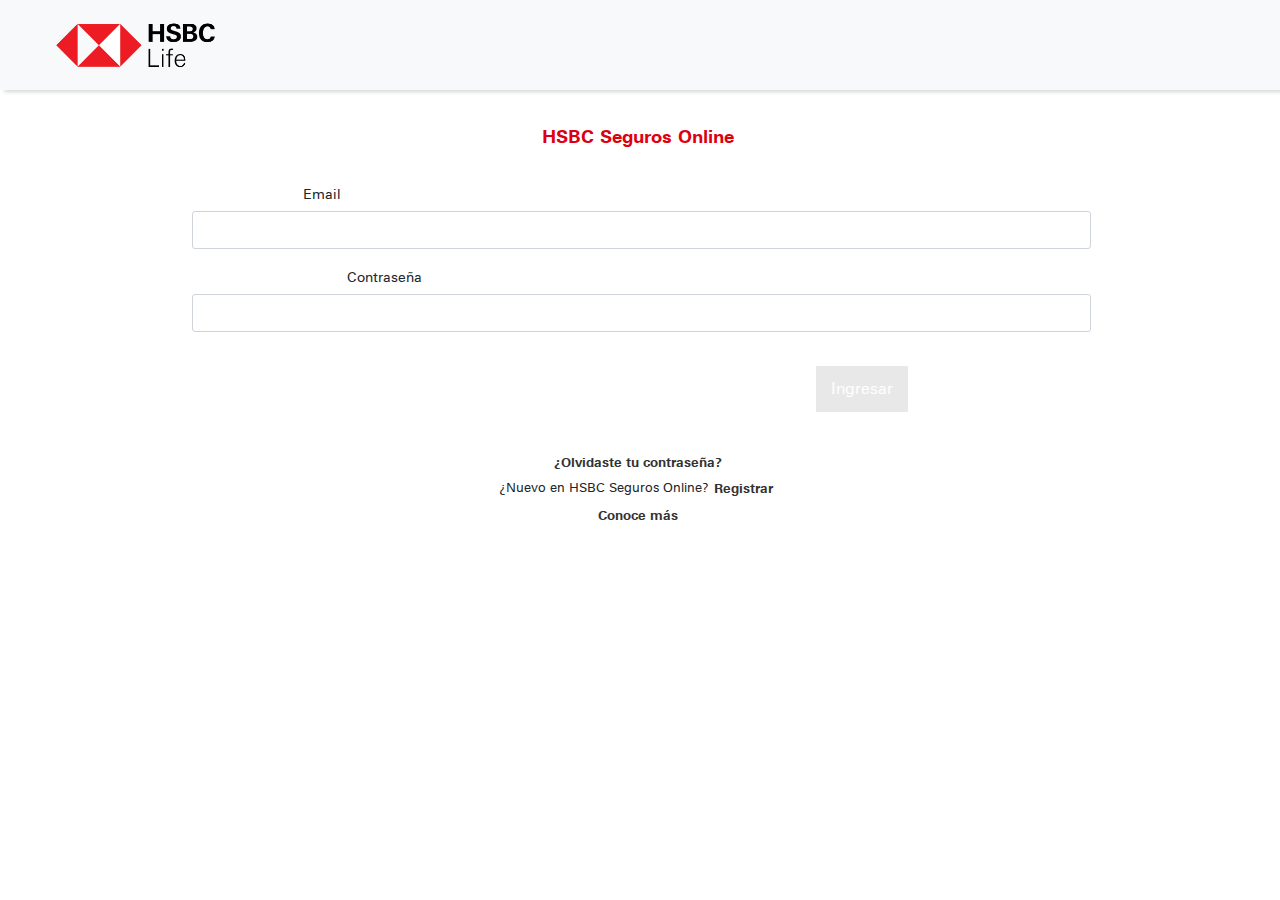
==== index.html @ 7829ef9c "PWA /" ====
<!DOCTYPE html>
<html lang="en">

<head>
  <link rel="manifest" href="https://eugeniosaintemarie.github.io/hsbc-life-so/manifest.json" />
  <!-- Soporte para iOS -->
  <link rel="apple-touch-icon" href="https://eugeniosaintemarie.github.io/hsbc-life-so/image/icon/icon-72x72.png" />
  <link rel="apple-touch-icon" href="https://eugeniosaintemarie.github.io/hsbc-life-so/image/icon/icon-96x96.png" />
  <link rel="apple-touch-icon" href="https://eugeniosaintemarie.github.io/hsbc-life-so/image/icon/icon-128x128.png" />
  <link rel="apple-touch-icon" href="https://eugeniosaintemarie.github.io/hsbc-life-so/image/icon/icon-144x144.png" />
  <link rel="apple-touch-icon" href="https://eugeniosaintemarie.github.io/hsbc-life-so/image/icon/icon-152x152.png" />
  <link rel="apple-touch-icon" href="https://eugeniosaintemarie.github.io/hsbc-life-so/image/icon/icon-192x192.png" />
  <link rel="apple-touch-icon" href="https://eugeniosaintemarie.github.io/hsbc-life-so/image/icon/icon-384x384.png" />
  <link rel="apple-touch-icon" href="https://eugeniosaintemarie.github.io/hsbc-life-so/image/icon/icon-512x512.png" />
  <meta name="apple-mobile-web-app-status-bar" content="#db4938" />
  <meta name="theme-color" content="#db4938" />
  <script>
    window._wordtune_extension_installed = true;
  </script>
  <meta http-equiv="Content-Type" content="text/html; charset=UTF-8" />

  <title>Seguros Online</title>
  <script type="text/javascript" charset="utf-8" async="" data-requirecontext="_"
    data-requiremodule="../dist/segurosOnline/app" src="./app.js"></script>
  <script type="text/javascript" charset="utf-8" async="" data-requirecontext="_" data-requiremodule="react"
    src="./react.production.min.js"></script>
  <script type="text/javascript" charset="utf-8" async="" data-requirecontext="_" data-requiremodule="react-dom"
    src="./react-dom.production.min.js"></script>
  <script type="text/javascript" charset="utf-8" async="" data-requirecontext="_" data-requiremodule="react-redux"
    src="./react-redux.min.js"></script>
  <script type="text/javascript" charset="utf-8" async="" data-requirecontext="_"
    data-requiremodule="../dist/segurosOnline/container" src="./container.js"></script>
  <script type="text/javascript" charset="utf-8" async="" data-requirecontext="_"
    data-requiremodule="../dist/redux/store" src="./store.js"></script>
  <script type="text/javascript" charset="utf-8" async="" data-requirecontext="_" data-requiremodule="../dist/lib/utils"
    src="./utils.js"></script>
  <script type="text/javascript" charset="utf-8" async="" data-requirecontext="_"
    data-requiremodule="../dist/segurosOnline/layout" src="./layout.js"></script>
  <script type="text/javascript" charset="utf-8" async="" data-requirecontext="_" data-requiremodule="redux"
    src="./redux.min.js"></script>
  <script type="text/javascript" charset="utf-8" async="" data-requirecontext="_" data-requiremodule="redux-thunk"
    src="./redux-thunk.min.js"></script>
  <script type="text/javascript" charset="utf-8" async="" data-requirecontext="_"
    data-requiremodule="../dist/redux/reducers/authReducer" src="./authReducer.js"></script>
  <script type="text/javascript" charset="utf-8" async="" data-requirecontext="_"
    data-requiremodule="../dist/redux/reducers/segurosonline" src="./segurosonline.js"></script>
  <script type="text/javascript" charset="utf-8" async="" data-requirecontext="_"
    data-requiremodule="../dist/redux/reducers/loggedUserReducer" src="./loggedUserReducer.js"></script>
  <script type="text/javascript" charset="utf-8" async="" data-requirecontext="_"
    data-requiremodule="../dist/redux/reducers/productsCollectiveReducer" src="./productsCollectiveReducer.js"></script>
  <script type="text/javascript" charset="utf-8" async="" data-requirecontext="_"
    data-requiremodule="../dist/redux/reducers/productsReducer" src="./productsReducer.js"></script>
  <script type="text/javascript" charset="utf-8" async="" data-requirecontext="_"
    data-requiremodule="../dist/redux/reducers/clixPolReducer" src="./clixPolReducer.js"></script>
  <script type="text/javascript" charset="utf-8" async="" data-requirecontext="_"
    data-requiremodule="../dist/redux/initialState" src="./initialState.js"></script>
  <script type="text/javascript" charset="utf-8" async="" data-requirecontext="_"
    data-requiremodule="../dist/segurosOnline/login" src="./login.js"></script>
  <script type="text/javascript" charset="utf-8" async="" data-requirecontext="_"
    data-requiremodule="../dist/common/navBar" src="./navBar.js"></script>
  <script type="text/javascript" charset="utf-8" async="" data-requirecontext="_"
    data-requiremodule="../dist/segurosOnline/myProducts" src="./myProducts.js"></script>
  <script type="text/javascript" charset="utf-8" async="" data-requirecontext="_"
    data-requiremodule="../dist/segurosOnline/manager" src="./manager.js"></script>
  <script type="text/javascript" charset="utf-8" async="" data-requirecontext="_"
    data-requiremodule="../dist/services/userService" src="./userService.js"></script>
  <script type="text/javascript" charset="utf-8" async="" data-requirecontext="_"
    data-requiremodule="../dist/common/loader" src="./loader.js"></script>
  <script type="text/javascript" charset="utf-8" async="" data-requirecontext="_"
    data-requiremodule="../dist/services/segurosOnlineService" src="./segurosOnlineService.js"></script>
  <script type="text/javascript" charset="utf-8" async="" data-requirecontext="_"
    data-requiremodule="../dist/services/retiroNominaService" src="./retiroNominaService.js"></script>
  <script type="text/javascript" charset="utf-8" async="" data-requirecontext="_"
    data-requiremodule="../dist/components/mailOnboarding" src="./mailOnboarding.js"></script>
  <script type="text/javascript" charset="utf-8" async="" data-requirecontext="_"
    data-requiremodule="../dist/components/modalPepLowRisk" src="./modalPepLowRisk.js"></script>
  <script type="text/javascript" charset="utf-8" async="" data-requirecontext="_"
    data-requiremodule="../dist/common/modalReactBootstrap" src="./modalReactBootstrap.js"></script>
  <script type="text/javascript" charset="utf-8" async="" data-requirecontext="_"
    data-requiremodule="../dist/components/contact" src="./contact.js"></script>
  <script type="text/javascript" charset="utf-8" async="" data-requirecontext="_"
    data-requiremodule="../dist/components/profile" src="./profile.js"></script>
  <script type="text/javascript" charset="utf-8" async="" data-requirecontext="_"
    data-requiremodule="../dist/components/novedades" src="./novedades.js"></script>
  <script type="text/javascript" charset="utf-8" async="" data-requirecontext="_"
    data-requiremodule="../dist/services/loginService" src="./loginService.js"></script>
  <script type="text/javascript" charset="utf-8" async="" data-requirecontext="_"
    data-requiremodule="../dist/components/loginForm" src="./loginForm.js"></script>
  <script type="text/javascript" charset="utf-8" async="" data-requirecontext="_"
    data-requiremodule="../dist/components/loginStep2" src="./loginStep2.js"></script>
  <script type="text/javascript" charset="utf-8" async="" data-requirecontext="_"
    data-requiremodule="../dist/components/loginChangePass" src="./loginChangePass.js"></script>
  <script type="text/javascript" charset="utf-8" async="" data-requirecontext="_"
    data-requiremodule="../dist/components/loginSecretQuestion" src="./loginSecretQuestion.js"></script>
  <script type="text/javascript" charset="utf-8" async="" data-requirecontext="_"
    data-requiremodule="../dist/common/carouselImages" src="./carouselImages.js"></script>
  <script type="text/javascript" charset="utf-8" async="" data-requirecontext="_"
    data-requiremodule="../dist/components/siniestroModal2" src="./siniestroModal2.js"></script>
  <script type="text/javascript" charset="utf-8" async="" data-requirecontext="_"
    data-requiremodule="../dist/components/knowMoreLogin" src="./knowMoreLogin.js"></script>
  <script type="text/javascript" charset="utf-8" async="" data-requirecontext="_"
    data-requiremodule="../dist/components/terminosCondiciones" src="./terminosCondiciones.js"></script>
  <script type="text/javascript" charset="utf-8" async="" data-requirecontext="_"
    data-requiremodule="../dist/components/preguntasFrecuentes" src="./preguntasFrecuentes.js"></script>
  <script type="text/javascript" charset="utf-8" async="" data-requirecontext="_"
    data-requiremodule="../dist/components/forgetPasswordLogin" src="./forgetPasswordLogin.js"></script>
  <script type="text/javascript" charset="utf-8" async="" data-requirecontext="_"
    data-requiremodule="../dist/components/registerUserLogin" src="./registerUserLogin.js"></script>
  <script type="text/javascript" charset="utf-8" async="" data-requirecontext="_"
    data-requiremodule="../dist/controller/loginController" src="./loginController.js"></script>
  <script type="text/javascript" charset="utf-8" async="" data-requirecontext="_"
    data-requiremodule="../dist/segurosOnline/firstLogin" src="./firstLogin.js"></script>
  <script type="text/javascript" charset="utf-8" async="" data-requirecontext="_"
    data-requiremodule="../dist/components/outService" src="./outService.js"></script>
  <script type="text/javascript" charset="utf-8" async="" data-requirecontext="_"
    data-requiremodule="../dist/controller/retiroNominaController" src="./retiroNominaController.js"></script>
  <script type="text/javascript" charset="utf-8" async="" data-requirecontext="_"
    data-requiremodule="../dist/common/messageComponent" src="./messageComponent.js"></script>
  <script type="text/javascript" charset="utf-8" async="" data-requirecontext="_"
    data-requiremodule="../dist/segurosOnline/mainBar" src="./mainBar.js"></script>
  <script type="text/javascript" charset="utf-8" async="" data-requirecontext="_"
    data-requiremodule="../dist/components/nomina" src="./nomina.js"></script>
  <script type="text/javascript" charset="utf-8" async="" data-requirecontext="_"
    data-requiremodule="../dist/components/moreInformation" src="./moreInformation.js"></script>
  <script type="text/javascript" charset="utf-8" async="" data-requirecontext="_"
    data-requiremodule="../dist/components/paySheet" src="./paySheet.js"></script>
  <script type="text/javascript" charset="utf-8" async="" data-requirecontext="_"
    data-requiremodule="../dist/components/printAccountStatus" src="./printAccountStatus.js"></script>
  <script type="text/javascript" charset="utf-8" async="" data-requirecontext="_"
    data-requiremodule="../dist/components/printedByMail" src="./printedByMail.js"></script>
  <script type="text/javascript" charset="utf-8" async="" data-requirecontext="_"
    data-requiremodule="../dist/components/abmNomina/abmNominaMain" src="./abmNominaMain.js"></script>
  <script type="text/javascript" charset="utf-8" async="" data-requirecontext="_"
    data-requiremodule="../dist/components/saldoCuentas" src="./saldoCuentas.js"></script>
  <script type="text/javascript" charset="utf-8" async="" data-requirecontext="_"
    data-requiremodule="../dist/components/nominaSeg" src="./nominaSeg.js"></script>
  <script type="text/javascript" charset="utf-8" async="" data-requirecontext="_"
    data-requiremodule="../dist/components/rescateMain" src="./rescateMain.js"></script>
  <script type="text/javascript" charset="utf-8" async="" data-requirecontext="_"
    data-requiremodule="../dist/components/copyPolicy" src="./copyPolicy.js"></script>
  <script type="text/javascript" charset="utf-8" async="" data-requirecontext="_"
    data-requiremodule="../dist/components/addPayroll" src="./addPayroll.js"></script>
  <script type="text/javascript" charset="utf-8" async="" data-requirecontext="_"
    data-requiremodule="../dist/components/beneficiarios/appointBeneficiary" src="./appointBeneficiary.js"></script>
  <script type="text/javascript" charset="utf-8" async="" data-requirecontext="_"
    data-requiremodule="../dist/components/accountState" src="./accountState.js"></script>
  <script type="text/javascript" charset="utf-8" async="" data-requirecontext="_"
    data-requiremodule="../dist/components/payments" src="./payments.js"></script>
  <script type="text/javascript" charset="utf-8" async="" data-requirecontext="_"
    data-requiremodule="../dist/components/siniestros" src="./siniestros.js"></script>
  <script type="text/javascript" charset="utf-8" async="" data-requirecontext="_"
    data-requiremodule="../dist/components/rescates" src="./rescates.js"></script>
  <script type="text/javascript" charset="utf-8" async="" data-requirecontext="_"
    data-requiremodule="../dist/components/endosos/endosoManager" src="./endosoManager.js"></script>
  <script type="text/javascript" charset="utf-8" async="" data-requirecontext="_"
    data-requiremodule="../dist/segurosOnline/home" src="./home.js"></script>
  <script type="text/javascript" charset="utf-8" async="" data-requirecontext="_"
    data-requiremodule="../dist/components/beneficiarios/ddbenCrudMenu" src="./ddbenCrudMenu.js"></script>
  <script type="text/javascript" charset="utf-8" async="" data-requirecontext="_"
    data-requiremodule="../dist/components/retiroNomina/additionRequest" src="./additionRequest.js"></script>
  <script type="text/javascript" charset="utf-8" async="" data-requirecontext="_"
    data-requiremodule="../dist/components/retiroNomina/fileUploading" src="./fileUploading.js"></script>
  <script type="text/javascript" charset="utf-8" async="" data-requirecontext="_"
    data-requiremodule="../dist/components/retiroNomina/employeesList" src="./employeesList.js"></script>
  <script type="text/javascript" charset="utf-8" async="" data-requirecontext="_"
    data-requiremodule="../dist/components/retiroNomina/additionManager" src="./additionManager.js"></script>
  <script type="text/javascript" charset="utf-8" async="" data-requirecontext="_"
    data-requiremodule="../dist/components/adhecionVidaColectivo/fileUpload" src="./fileUpload.js"></script>
  <script type="text/javascript" charset="utf-8" async="" data-requirecontext="_"
    data-requiremodule="../dist/components/adhecionVidaColectivo/additionRequestColectivo"
    src="./additionRequestColectivo.js"></script>
  <script type="text/javascript" charset="utf-8" async="" data-requirecontext="_"
    data-requiremodule="../dist/components/adhecionVidaColectivo/additionManagerColectivo"
    src="./additionManagerColectivo.js"></script>
  <script type="text/javascript" charset="utf-8" async="" data-requirecontext="_"
    data-requiremodule="../dist/components/adhecionVidaColectivo/payrollQuery" src="./payrollQuery.js"></script>
  <script type="text/javascript" charset="utf-8" async="" data-requirecontext="_"
    data-requiremodule="../dist/components/beneficiarios/queryBeneficiary" src="./queryBeneficiary.js"></script>
  <script type="text/javascript" charset="utf-8" async="" data-requirecontext="_"
    data-requiremodule="../dist/components/adhecionVidaColectivo/additionPdfColectivo"
    src="./additionPdfColectivo.js"></script>
  <script type="text/javascript" charset="utf-8" async="" data-requirecontext="_"
    data-requiremodule="../dist/components/altasTempranas.js" src="./altasTempranas.js"></script>
  <script type="text/javascript" charset="utf-8" async="" data-requirecontext="_"
    data-requiremodule="../dist/components/dropRequest" src="./dropRequest.js"></script>
  <script type="text/javascript" charset="utf-8" async="" data-requirecontext="_"
    data-requiremodule="../dist/services/baseService" src="./baseService.js"></script>
  <script type="text/javascript" charset="utf-8" async="" data-requirecontext="_"
    data-requiremodule="../dist/common/inputvalidation" src="./inputvalidation.js"></script>
  <script type="text/javascript" charset="utf-8" async="" data-requirecontext="_"
    data-requiremodule="../dist/common/errormessage" src="./errormessage.js"></script>
  <script type="text/javascript" charset="utf-8" async="" data-requirecontext="_"
    data-requiremodule="../dist/common/inputvalidationExt" src="./inputvalidationExt.js"></script>
  <script type="text/javascript" charset="utf-8" async="" data-requirecontext="_"
    data-requiremodule="../dist/common/textareavalidation" src="./textareavalidation.js"></script>
  <script type="text/javascript" charset="utf-8" async="" data-requirecontext="_" data-requiremodule="react-bootstrap"
    src="./react-bootstrap.min.js"></script>
  <script type="text/javascript" charset="utf-8" async="" data-requirecontext="_"
    data-requiremodule="../dist/common/search" src="./search.js"></script>
  <script type="text/javascript" charset="utf-8" async="" data-requirecontext="_"
    data-requiremodule="../dist/common/datepicker" src="./datepicker.js"></script>
  <script type="text/javascript" charset="utf-8" async="" data-requirecontext="_"
    data-requiremodule="../dist/common/fileManager" src="./fileManager.js"></script>
  <script type="text/javascript" charset="utf-8" async="" data-requirecontext="_"
    data-requiremodule="../dist/lib/utils.js" src="./utils.js"></script>
  <script type="text/javascript" charset="utf-8" async="" data-requirecontext="_"
    data-requiremodule="../dist/common/inputMaskValidation" src="./inputMaskValidation.js"></script>
  <script type="text/javascript" charset="utf-8" async="" data-requirecontext="_"
    data-requiremodule="../dist/common/dropdownContent" src="./dropdownContent.js"></script>
  <script type="text/javascript" charset="utf-8" async="" data-requirecontext="_" data-requiremodule="react-slick"
    src="./react-slick.min.js"></script>
  <script type="text/javascript" charset="utf-8" async="" data-requirecontext="_"
    data-requiremodule="../dist/common/dropdownContainer" src="./dropdownContainer.js"></script>
  <script type="text/javascript" charset="utf-8" async="" data-requirecontext="_"
    data-requiremodule="../dist/common/dialogPregunta2" src="./dialogPregunta2.js"></script>
  <script type="text/javascript" charset="utf-8" async="" data-requirecontext="_"
    data-requiremodule="../dist/services/endososService" src="./endososService.js"></script>
  <script type="text/javascript" charset="utf-8" async="" data-requirecontext="_"
    data-requiremodule="../dist/components/nominas/tablaNomina" src="./tablaNomina.js"></script>
  <script type="text/javascript" charset="utf-8" async="" data-requirecontext="_"
    data-requiremodule="../dist/common/buttonLoading" src="./buttonLoading.js"></script>
  <script type="text/javascript" charset="utf-8" async="" data-requirecontext="_"
    data-requiremodule="../dist/controller/nominaController" src="./nominaController.js"></script>
  <script type="text/javascript" charset="utf-8" async="" data-requirecontext="_"
    data-requiremodule="../dist/common/inputFile" src="./inputFile.js"></script>
  <script type="text/javascript" charset="utf-8" async="" data-requirecontext="_"
    data-requiremodule="../dist/components/abmNomina/ingresarNomina" src="./ingresarNomina.js"></script>
  <script type="text/javascript" charset="utf-8" async="" data-requirecontext="_"
    data-requiremodule="../dist/components/abmNomina/nominaCompletaStep1" src="./nominaCompletaStep1.js"></script>
  <script type="text/javascript" charset="utf-8" async="" data-requirecontext="_"
    data-requiremodule="../dist/components/abmNomina/nominaCompletaStep2" src="./nominaCompletaStep2.js"></script>
  <script type="text/javascript" charset="utf-8" async="" data-requirecontext="_"
    data-requiremodule="../dist/components/abmNomina/nominaIndividualStep1" src="./nominaIndividualStep1.js"></script>
  <script type="text/javascript" charset="utf-8" async="" data-requirecontext="_"
    data-requiremodule="../dist/components/abmNomina/payrollLoadFail" src="./payrollLoadFail.js"></script>
  <script type="text/javascript" charset="utf-8" async="" data-requirecontext="_"
    data-requiremodule="../dist/common/modal" src="./modal.js"></script>
  <script type="text/javascript" charset="utf-8" async="" data-requirecontext="_"
    data-requiremodule="../dist/common/saldoCuentasMensaje" src="./saldoCuentasMensaje.js"></script>
  <script type="text/javascript" charset="utf-8" async="" data-requirecontext="_"
    data-requiremodule="../dist/components/nomina.js" src="./nomina.js"></script>
  <script type="text/javascript" charset="utf-8" async="" data-requirecontext="_"
    data-requiremodule="../dist/components/rescate1" src="./rescate1.js"></script>
  <script type="text/javascript" charset="utf-8" async="" data-requirecontext="_"
    data-requiremodule="../dist/components/rescateErrorUsuario" src="./rescateErrorUsuario.js"></script>
  <script type="text/javascript" charset="utf-8" async="" data-requirecontext="_"
    data-requiremodule="../dist/components/rescateErrorPoliza" src="./rescateErrorPoliza.js"></script>
  <script type="text/javascript" charset="utf-8" async="" data-requirecontext="_"
    data-requiremodule="../dist/components/rescateErrorCuenta" src="./rescateErrorCuenta.js"></script>
  <script type="text/javascript" charset="utf-8" async="" data-requirecontext="_"
    data-requiremodule="../dist/components/rescateErrorMonto" src="./rescateErrorMonto.js"></script>
  <script type="text/javascript" charset="utf-8" async="" data-requirecontext="_"
    data-requiremodule="../dist/components/rescateCobro" src="./rescateCobro.js"></script>
  <script type="text/javascript" charset="utf-8" async="" data-requirecontext="_"
    data-requiremodule="../dist/components/rescateInfoAdicional" src="./rescateInfoAdicional.js"></script>
  <script type="text/javascript" charset="utf-8" async="" data-requirecontext="_"
    data-requiremodule="../dist/components/rescateErrorFondos" src="./rescateErrorFondos.js"></script>
  <script type="text/javascript" charset="utf-8" async="" data-requirecontext="_"
    data-requiremodule="../dist/components/rescateValidacion" src="./rescateValidacion.js"></script>
  <script type="text/javascript" charset="utf-8" async="" data-requirecontext="_"
    data-requiremodule="../dist/components/rescateRecepcion" src="./rescateRecepcion.js"></script>
  <script type="text/javascript" charset="utf-8" async="" data-requirecontext="_"
    data-requiremodule="../dist/controller/impresosController" src="./impresosController.js"></script>
  <script type="text/javascript" charset="utf-8" async="" data-requirecontext="_"
    data-requiremodule="../dist/controller/beneficiariosController" src="./beneficiariosController.js"></script>
  <script type="text/javascript" charset="utf-8" async="" data-requirecontext="_" data-requiremodule="loadsh"
    src="./lodash.min.js"></script>
  <script type="text/javascript" charset="utf-8" async="" data-requirecontext="_"
    data-requiremodule="../dist/common/inputFile2" src="./inputFile2.js"></script>
  <script type="text/javascript" charset="utf-8" async="" data-requirecontext="_"
    data-requiremodule="../dist/common/errorExcel" src="./errorExcel.js"></script>
  <script type="text/javascript" charset="utf-8" async="" data-requirecontext="_"
    data-requiremodule="../dist/components/endosos/main/selectModPoliza" src="./selectModPoliza.js"></script>
  <script type="text/javascript" charset="utf-8" async="" data-requirecontext="_"
    data-requiremodule="../dist/components/endosos/payment/paymentMethodEndoso" src="./paymentMethodEndoso.js"></script>
  <script type="text/javascript" charset="utf-8" async="" data-requirecontext="_"
    data-requiremodule="../dist/components/endosos/payment/paymentMethodView" src="./paymentMethodView.js"></script>
  <script type="text/javascript" charset="utf-8" async="" data-requirecontext="_"
    data-requiremodule="../dist/components/endosos/beneficiary/beneficiaryManager"
    src="./beneficiaryManager.js"></script>
  <script type="text/javascript" charset="utf-8" async="" data-requirecontext="_"
    data-requiremodule="../dist/components/endosos/main/historyBeneficiaryEndoso"
    src="./historyBeneficiaryEndoso.js"></script>
  <script type="text/javascript" charset="utf-8" async="" data-requirecontext="_"
    data-requiremodule="../dist/components/endosos/address/addressEndoso" src="./addressEndoso.js"></script>
  <script type="text/javascript" charset="utf-8" async="" data-requirecontext="_"
    data-requiremodule="../dist/components/endosos/errorEndoso" src="./errorEndoso.js"></script>
  <script type="text/javascript" charset="utf-8" async="" data-requirecontext="_"
    data-requiremodule="../dist/components/endosos/processOK" src="./processOK.js"></script>
  <script type="text/javascript" charset="utf-8" async="" data-requirecontext="_"
    data-requiremodule="../dist/controller/endososController" src="./endososController.js"></script>
  <script type="text/javascript" charset="utf-8" async="" data-requirecontext="_"
    data-requiremodule="../dist/components/beneficiarios/ddbenListBeneficiaries"
    src="./ddbenListBeneficiaries.js"></script>
  <script type="text/javascript" charset="utf-8" async="" data-requirecontext="_"
    data-requiremodule="../dist/components/beneficiarios/newIndividualBeneficiary"
    src="./newIndividualBeneficiary.js"></script>
  <script type="text/javascript" charset="utf-8" async="" data-requirecontext="_"
    data-requiremodule="../dist/components/beneficiarios/identityValidation" src="./identityValidation.js"></script>
  <script type="text/javascript" charset="utf-8" async="" data-requirecontext="_"
    data-requiremodule="../dist/components/beneficiarios/processOk" src="./processOK.js(1)"></script>
  <script type="text/javascript" charset="utf-8" async="" data-requirecontext="_"
    data-requiremodule="../dist/controller/vidaColectivoController" src="./vidaColectivoController.js"></script>
  <script type="text/javascript" charset="utf-8" async="" data-requirecontext="_"
    data-requiremodule="../dist/components/retiroNomina/additionForm" src="./additionForm.js"></script>
  <script type="text/javascript" charset="utf-8" async="" data-requirecontext="_"
    data-requiremodule="../dist/components/retiroNomina/processOk" src="./processOK.js(2)"></script>
  <script type="text/javascript" charset="utf-8" async="" data-requirecontext="_"
    data-requiremodule="../dist/components/adhecionVidaColectivo/processOKVC" src="./processOKVC.js"></script>
  <script type="text/javascript" charset="utf-8" async="" data-requirecontext="_"
    data-requiremodule="../dist/components/adhecionVidaColectivo/additionFormColectivo"
    src="./additionFormColectivo.js"></script>
  <script type="text/javascript" charset="utf-8" async="" data-requirecontext="_"
    data-requiremodule="../dist/components/adhecionVidaColectivo/sepelio/additionFormBurial"
    src="./additionFormBurial.js"></script>
  <script type="text/javascript" charset="utf-8" async="" data-requirecontext="_"
    data-requiremodule="../dist/components/adhecionVidaColectivo/personalAccidents/additionFormAp"
    src="./additionFormAp.js"></script>
  <script type="text/javascript" charset="utf-8" async="" data-requirecontext="_"
    data-requiremodule="../dist/components/altaIndividual" src="./altaIndividual.js"></script>
  <script type="text/javascript" charset="utf-8" async="" data-requirecontext="_"
    data-requiremodule="../dist/components/altaCompleta" src="./altaCompleta.js"></script>
  <script type="text/javascript" charset="utf-8" async="" data-requirecontext="_"
    data-requiremodule="../libs/react/js/react-input-mask.min" src="./react-input-mask.min.js"></script>
  <script type="text/javascript" charset="utf-8" async="" data-requirecontext="_"
    data-requiremodule="../dist/components/nominas/itemNomina" src="./itemNomina.js"></script>
  <script type="text/javascript" charset="utf-8" async="" data-requirecontext="_"
    data-requiremodule="../dist/components/nominas/paginatedView" src="./paginatedView.js"></script>
  <script type="text/javascript" charset="utf-8" async="" data-requirecontext="_"
    data-requiremodule="../dist/services/abmNominaService" src="./abmNominaService.js"></script>
  <script type="text/javascript" charset="utf-8" async="" data-requirecontext="_"
    data-requiremodule="../dist/common/tablaCamposNomina" src="./tablaCamposNomina.js"></script>
  <script type="text/javascript" charset="utf-8" async="" data-requirecontext="_"
    data-requiremodule="../dist/components/abmNomina/tablaNominaAbm" src="./tablaNominaAbm.js"></script>
  <script type="text/javascript" charset="utf-8" async="" data-requirecontext="_"
    data-requiremodule="../dist/services/abmNominaService.js" src="./abmNominaService.js"></script>
  <script type="text/javascript" charset="utf-8" async="" data-requirecontext="_"
    data-requiremodule="../dist/components/abmNomina/newIndividualNominee" src="./newIndividualNominee.js"></script>
  <script type="text/javascript" charset="utf-8" async="" data-requirecontext="_"
    data-requiremodule="../dist/components/abmNomina/processOkPayroll" src="./processOkPayroll.js"></script>
  <script type="text/javascript" charset="utf-8" async="" data-requirecontext="_"
    data-requiremodule="../dist/components/abmNomina/processErrorScreen" src="./processErrorScreen.js"></script>
  <script type="text/javascript" charset="utf-8" async="" data-requirecontext="_"
    data-requiremodule="../dist/components/abmNomina/profeModal" src="./profeModal.js"></script>
  <script type="text/javascript" charset="utf-8" async="" data-requirecontext="_"
    data-requiremodule="../dist/common/validationResc" src="./validationResc.js"></script>
  <script type="text/javascript" charset="utf-8" async="" data-requirecontext="_"
    data-requiremodule="../dist/common/radioGroupAccountExt" src="./radioGroupAccountExt.js"></script>
  <script type="text/javascript" charset="utf-8" async="" data-requirecontext="_"
    data-requiremodule="../dist/components/endosos/main/tableEndosoRealized" src="./tableEndosoRealized.js"></script>
  <script type="text/javascript" charset="utf-8" async="" data-requirecontext="_"
    data-requiremodule="../dist/components/endosos/payment/paymentSelect" src="./paymentSelect.js"></script>
  <script type="text/javascript" charset="utf-8" async="" data-requirecontext="_"
    data-requiremodule="../dist/components/endosos/payment/paymentOther" src="./paymentOther.js"></script>
  <script type="text/javascript" charset="utf-8" async="" data-requirecontext="_"
    data-requiremodule="../dist/components/endosos/beneficiary/beneficiaryEndoso" src="./beneficiaryEndoso.js"></script>
  <script type="text/javascript" charset="utf-8" async="" data-requirecontext="_"
    data-requiremodule="../dist/components/endosos/beneficiary/modifyBeneficiaryEndoso"
    src="./modifyBeneficiaryEndoso.js"></script>
  <script type="text/javascript" charset="utf-8" async="" data-requirecontext="_"
    data-requiremodule="../dist/components/endosos/beneficiary/identityValidationBeneficiary"
    src="./identityValidationBeneficiary.js"></script>
  <script type="text/javascript" charset="utf-8" async="" data-requirecontext="_"
    data-requiremodule="../dist/components/endosos/beneficiary/noDirectFamilyBeneficiary"
    src="./noDirectFamilyBeneficiary.js"></script>
  <script type="text/javascript" charset="utf-8" async="" data-requirecontext="_"
    data-requiremodule="../dist/components/endosos/beneficiary/fileRepoEndoso" src="./fileRepoEndoso.js"></script>
  <script type="text/javascript" charset="utf-8" async="" data-requirecontext="_"
    data-requiremodule="../dist/components/endosos/beneficiary/errorBeneficiary" src="./errorBeneficiary.js"></script>
  <script type="text/javascript" charset="utf-8" async="" data-requirecontext="_"
    data-requiremodule="../dist/components/beneficiarios/ddbenTable" src="./ddbenTable.js"></script>
  <script type="text/javascript" charset="utf-8" async="" data-requirecontext="_"
    data-requiremodule="../dist/components/beneficiarios/formIndividualBeneficiary"
    src="./formIndividualBeneficiary.js"></script>
  <script type="text/javascript" charset="utf-8" async="" data-requirecontext="_"
    data-requiremodule="../dist/components/retiroNomina/formPoint1" src="./formPoint1.js"></script>
  <script type="text/javascript" charset="utf-8" async="" data-requirecontext="_"
    data-requiremodule="../dist/components/retiroNomina/formPoint2" src="./formPoint2.js"></script>
  <script type="text/javascript" charset="utf-8" async="" data-requirecontext="_"
    data-requiremodule="../dist/components/retiroNomina/formPoint3" src="./formPoint3.js"></script>
  <script type="text/javascript" charset="utf-8" async="" data-requirecontext="_"
    data-requiremodule="../dist/components/retiroNomina/formPoint4" src="./formPoint4.js"></script>
  <script type="text/javascript" charset="utf-8" async="" data-requirecontext="_"
    data-requiremodule="../dist/components/retiroNomina/formPoint5" src="./formPoint5.js"></script>
  <script type="text/javascript" charset="utf-8" async="" data-requirecontext="_"
    data-requiremodule="../dist/components/adhecionVidaColectivo/sepelio/formPointBurial"
    src="./formPointBurial.js"></script>
  <script type="text/javascript" charset="utf-8" async="" data-requirecontext="_"
    data-requiremodule="../dist/components/adhecionVidaColectivo/sepelio/familyGroup" src="./familyGroup.js"></script>
  <script type="text/javascript" charset="utf-8" async="" data-requirecontext="_"
    data-requiremodule="../dist/components/adhecionVidaColectivo/individualCollection"
    src="./individualCollection.js"></script>
  <script type="text/javascript" charset="utf-8" async="" data-requirecontext="_"
    data-requiremodule="../dist/components/adhecionVidaColectivo/sepelio/bonusBurial" src="./bonusBurial.js"></script>
  <script type="text/javascript" charset="utf-8" async="" data-requirecontext="_"
    data-requiremodule="../dist/components/adhecionVidaColectivo/formPointColectivo"
    src="./formPointColectivo.js"></script>
  <script type="text/javascript" charset="utf-8" async="" data-requirecontext="_"
    data-requiremodule="../dist/components/adhecionVidaColectivo/formPointConyuge" src="./formPointConyuge.js"></script>
  <script type="text/javascript" charset="utf-8" async="" data-requirecontext="_"
    data-requiremodule="../dist/components/adhecionVidaColectivo/typeBeneficiary" src="./typeBeneficiary.js"></script>
  <script type="text/javascript" charset="utf-8" async="" data-requirecontext="_"
    data-requiremodule="../dist/components/adhecionVidaColectivo/swornDeclaration" src="./swornDeclaration.js"></script>
  <script type="text/javascript" charset="utf-8" async="" data-requirecontext="_"
    data-requiremodule="../dist/components/adhecionVidaColectivo/bonusQuote" src="./bonusQuote.js"></script>
  <script type="text/javascript" charset="utf-8" async="" data-requirecontext="_"
    data-requiremodule="../dist/common/formaPago" src="./formaPago.js"></script>
  <script type="text/javascript" charset="utf-8" async="" data-requirecontext="_"
    data-requiremodule="../dist/components/adhecionVidaColectivo/personalAccidents/formPointAp"
    src="./formPointAp.js"></script>
  <script type="text/javascript" charset="utf-8" async="" data-requirecontext="_"
    data-requiremodule="../dist/components/adhecionVidaColectivo/personalAccidents/formPointApConyuge"
    src="./formPointApConyuge.js"></script>
  <script type="text/javascript" charset="utf-8" async="" data-requirecontext="_"
    data-requiremodule="../dist/components/adhecionVidaColectivo/personalAccidents/ApQuote" src="./ApQuote.js"></script>
  <script type="text/javascript" charset="utf-8" async="" data-requirecontext="_"
    data-requiremodule="../dist/common/presentadoAnte" src="./presentadoAnte.js"></script>
  <script type="text/javascript" charset="utf-8" async="" data-requirecontext="_"
    data-requiremodule="../dist/components/abmNomina/itemNominaAbm" src="./itemNominaAbm.js"></script>
  <script type="text/javascript" charset="utf-8" async="" data-requirecontext="_"
    data-requiremodule="../dist/common/errorList" src="./errorList.js"></script>
  <script type="text/javascript" charset="utf-8" async="" data-requirecontext="_"
    data-requiremodule="../dist/components/abmNomina/formIndividualNominee" src="./formIndividualNominee.js"></script>
  <script type="text/javascript" charset="utf-8" async="" data-requirecontext="_"
    data-requiremodule="../dist/components/endosos/beneficiary/beneficiaryTable" src="./beneficiaryTable.js"></script>
  <script type="text/javascript" charset="utf-8" async="" data-requirecontext="_"
    data-requiremodule="../dist/components/endosos/beneficiary/formBeneficiary" src="./formBeneficiary.js"></script>
  <script type="text/javascript" charset="utf-8" async="" data-requirecontext="_"
    data-requiremodule="../dist/components/endosos/payment/radioGroupAccount" src="./radioGroupAccount.js"></script>
  <script type="text/javascript" charset="utf-8" async="" data-requirecontext="_"
    data-requiremodule="../dist/components/beneficiarios/ddbenRow" src="./ddbenRow.js"></script>
  <script type="text/javascript" charset="utf-8" async="" data-requirecontext="_"
    data-requiremodule="../dist/components/retiroNomina/beneficiary/ddbenCrudMenu" src="./ddbenCrudMenu.js(1)"></script>
  <script type="text/javascript" charset="utf-8" async="" data-requirecontext="_"
    data-requiremodule="../dist/common/inputFileAddition" src="./inputFileAddition.js"></script>
  <script type="text/javascript" charset="utf-8" async="" data-requirecontext="_"
    data-requiremodule="../dist/common/numTelefono" src="./numTelefono.js"></script>
  <script type="text/javascript" charset="utf-8" async="" data-requirecontext="_"
    data-requiremodule="../dist/components/adhecionVidaColectivo/sepelio/grupoFamiliar/listNewFamilyGroup"
    src="./listNewFamilyGroup.js"></script>
  <script type="text/javascript" charset="utf-8" async="" data-requirecontext="_"
    data-requiremodule="../dist/components/adhecionVidaColectivo/sepelio/grupoFamiliar/newFamilyGroup"
    src="./newFamilyGroup.js"></script>
  <script type="text/javascript" charset="utf-8" async="" data-requirecontext="_"
    data-requiremodule="../dist/components/retiroNomina/beneficiary/identityValidation"
    src="./identityValidation.js(1)"></script>
  <script type="text/javascript" charset="utf-8" async="" data-requirecontext="_"
    data-requiremodule="../dist/common/numericInput" src="./numericInput.js"></script>
  <script type="text/javascript" charset="utf-8" async="" data-requirecontext="_"
    data-requiremodule="../dist/common/inputValidationAcOff" src="./inputValidationAcOff.js"></script>
  <script type="text/javascript" charset="utf-8" async="" data-requirecontext="_"
    data-requiremodule="../dist/common/datepickerAcOff" src="./datepickerAcOff.js"></script>
  <script type="text/javascript" charset="utf-8" async="" data-requirecontext="_"
    data-requiremodule="../dist/components/adhecionVidaColectivo/beneficiariosVidaCol/listBeneficiaryVidaCol"
    src="./listBeneficiaryVidaCol.js"></script>
  <script type="text/javascript" charset="utf-8" async="" data-requirecontext="_"
    data-requiremodule="../dist/components/adhecionVidaColectivo/beneficiariosVidaCol/newBeneficiaryVidaCol"
    src="./newBeneficiaryVidaCol.js"></script>
  <script type="text/javascript" charset="utf-8" async="" data-requirecontext="_"
    data-requiremodule="../dist/components/adhecionVidaColectivo/bonus/bonusUniformCapital"
    src="./bonusUniformCapital.js"></script>
  <script type="text/javascript" charset="utf-8" async="" data-requirecontext="_"
    data-requiremodule="../dist/components/adhecionVidaColectivo/bonus/bonusCapital" src="./bonusCapital.js"></script>
  <script type="text/javascript" charset="utf-8" async="" data-requirecontext="_"
    data-requiremodule="../dist/components/adhecionVidaColectivo/bonus/bonusSalary" src="./bonusSalary.js"></script>
  <script type="text/javascript" charset="utf-8" async="" data-requirecontext="_"
    data-requiremodule="../dist/common/inputSearch" src="./inputSearch.js"></script>
  <script type="text/javascript" charset="utf-8" async="" data-requirecontext="_"
    data-requiremodule="../dist/components/endosos/beneficiary/rowTableBeneficiaryEndoso"
    src="./rowTableBeneficiaryEndoso.js"></script>
  <script type="text/javascript" charset="utf-8" async="" data-requirecontext="_"
    data-requiremodule="../dist/components/retiroNomina/beneficiary/ddbenListBeneficiaries"
    src="./ddbenListBeneficiaries.js(1)"></script>
  <script type="text/javascript" charset="utf-8" async="" data-requirecontext="_"
    data-requiremodule="../dist/components/retiroNomina/beneficiary/newIndividualBeneficiary"
    src="./newIndividualBeneficiary.js(1)"></script>
  <script type="text/javascript" charset="utf-8" async="" data-requirecontext="_"
    data-requiremodule="../dist/components/adhecionVidaColectivo/sepelio/grupoFamiliar/table" src="./table.js"></script>
  <script type="text/javascript" charset="utf-8" async="" data-requirecontext="_"
    data-requiremodule="../dist/components/adhecionVidaColectivo/sepelio/grupoFamiliar/formNewFamilyGroup"
    src="./formNewFamilyGroup.js"></script>
  <script type="text/javascript" charset="utf-8" async="" data-requirecontext="_"
    data-requiremodule="../dist/components/retiroNomina/beneficiary/ddbenTable" src="./ddbenTable.js(1)"></script>
  <script type="text/javascript" charset="utf-8" async="" data-requirecontext="_"
    data-requiremodule="../dist/components/adhecionVidaColectivo/beneficiariosVidaCol/formNewBeneficiaryVidaCol"
    src="./formNewBeneficiaryVidaCol.js"></script>
  <script type="text/javascript" charset="utf-8" async="" data-requirecontext="_"
    data-requiremodule="../dist/components/adhecionVidaColectivo/sepelio/grupoFamiliar/Row" src="./Row.js"></script>
  <script type="text/javascript" charset="utf-8" async="" data-requirecontext="_"
    data-requiremodule="../dist/components/retiroNomina/beneficiary/formIndividualBeneficiary"
    src="./formIndividualBeneficiary.js(1)"></script>
  <script type="text/javascript" charset="utf-8" async="" data-requirecontext="_"
    data-requiremodule="../dist/components/retiroNomina/beneficiary/ddbenRow" src="./ddbenRow.js(1)"></script>
  <!--<base href="">-->
  <base href="." />
  <link rel="icon" type="image/png"
    href="https://www.segurosonline.hsbc.com.ar/seguros-gateway/app/img/favicon-32x32.png" sizes="32x32" />
  <meta name="viewport" content="width=device-width, initial-scale=1" />
  <link rel="stylesheet" type="text/css" href="./gijgo.min.css" />
  <link rel="stylesheet" type="text/css" href="./slick.min.css" />
  <link rel="stylesheet" type="text/css" href="./slick-theme.min.css" />
  <link rel="stylesheet" type="text/css" href="./bootstrap.min.css" />
  <link rel="stylesheet" type="text/css" href="./styles.css" />
  <link rel="stylesheet" type="text/css" href="./font-awesome.min.css" />
  <link rel="stylesheet" type="text/css" href="./jquery-ui.min.css" />
  <script language="javascript" type="text/javascript">
    if (top != self) {
      top.location = self.location;
    }
  </script>
  <script type="text/javascript" src="./jquery-3.6.0.min.js"></script>
  <script type="text/javascript" src="./jquery-ui.min.js"></script>
  <script type="text/javascript" src="./jquery.mask.min.js"></script>
  <script type="text/javascript" src="./popper.min.js"></script>
  <script type="text/javascript" src="./bootstrap.min.js"></script>
  <script type="text/javascript" src="./bf51ed697f.js"></script>
  <link rel="stylesheet" href="./free.min.css" media="all" />
  <link rel="stylesheet" href="./free-v4-shims.min.css" media="all" />
  <script src="./xlsx.full.min.js"></script>
  <script src="./FileSaver.min.js"></script>
  <script src="./tableexport.min.js"></script>

  <script type="text/javascript" src="./require.js"></script>
  <script type="text/javascript" src="./config.js"></script>
  <script type="text/javascript">
    requirejs(["../dist/segurosOnline/app"], function (util) { });
  </script>
  <script>
    var exports = {};
  </script>
  <style>
    @import url(https://fonts.googleapis.com/css2?family=Open+Sans:wght@400;500;600&display=swap);
  </style>
  <style>
    /**
 * @license
 * MyFonts Webfont Build ID 3960512, 2020-10-14T09:47:27-0400
 *
 * The fonts listed in this notice are subject to the End User License
 * Agreement(s) entered into by the website owner. All other parties are
 * explicitly restricted from using the Licensed Webfonts(s).
 *
 * You may obtain a valid license at the URLs below.
 *
 * Webfont: SofiaPro-Light by Mostardesign
 * URL: https://www.myfonts.com/fonts/mostardesign/sofia-pro/light/
 *
 * Webfont: SofiaPro-Regular by Mostardesign
 * URL: https://www.myfonts.com/fonts/mostardesign/sofia-pro/regular/
 *
 * Webfont: SofiaPro-Medium by Mostardesign
 * URL: https://www.myfonts.com/fonts/mostardesign/sofia-pro/medium/
 *
 *
 * Webfonts copyright: Copyright © Olivier Gourvat - Mostardesign Type Foundry, 2020. All rights reserved.
 *
 * © 2020 MyFonts Inc
*/

    /* @import must be at top of file, otherwise CSS will not work */
    /* @import url('//hello.myfonts.net/count/3caa3a'); */

    @font-face {
      font-family: "SofiaPro";
      font-style: normal;
      font-weight: 300;
      src: url(/150720bb1f8e1d4cd5bf.woff2) format("woff2"),
        url(/95be63f014dca7c7d2e0.woff) format("woff");
    }

    @font-face {
      font-family: "SofiaPro";
      font-style: normal;
      font-weight: 400;
      src: url(/c64c7cfb75e2e49dd98d.woff2) format("woff2"),
        url(/cb9ef5cae9812fd54c18.woff) format("woff");
    }

    @font-face {
      font-family: "SofiaPro";
      font-style: normal;
      font-weight: 500;
      src: url(/7ac30946d57c5e356c30.woff2) format("woff2"),
        url(/345f4a27750c7e5c044e.woff) format("woff");
    }

    /*# sourceMappingURL=[data-uri] */
  </style>
  <style>
    /* 
    Allow adding a border to an element by just adding a border-width. (https: //github.com/tailwindcss/tailwindcss/pull/116)
    // by default this get loaded from preflight setting (reset css), 
    // but we need to set this to false as this overrides external sites that content is loaded to
*/
    [class^="wt-"],
    [class*=" wt-"] {
      border-width: 0;
      border-style: solid;
    }

    *,
    ::before,
    ::after {
      --tw-border-spacing-x: 0;
      --tw-border-spacing-y: 0;
      --tw-translate-x: 0;
      --tw-translate-y: 0;
      --tw-rotate: 0;
      --tw-skew-x: 0;
      --tw-skew-y: 0;
      --tw-scale-x: 1;
      --tw-scale-y: 1;
      --tw-pan-x: ;
      --tw-pan-y: ;
      --tw-pinch-zoom: ;
      --tw-scroll-snap-strictness: proximity;
      --tw-ordinal: ;
      --tw-slashed-zero: ;
      --tw-numeric-figure: ;
      --tw-numeric-spacing: ;
      --tw-numeric-fraction: ;
      --tw-ring-inset: ;
      --tw-ring-offset-width: 0px;
      --tw-ring-offset-color: #fff;
      --tw-ring-color: rgb(59 130 246 / 0.5);
      --tw-ring-offset-shadow: 0 0 #0000;
      --tw-ring-shadow: 0 0 #0000;
      --tw-shadow: 0 0 #0000;
      --tw-shadow-colored: 0 0 #0000;
      --tw-blur: ;
      --tw-brightness: ;
      --tw-contrast: ;
      --tw-grayscale: ;
      --tw-hue-rotate: ;
      --tw-invert: ;
      --tw-saturate: ;
      --tw-sepia: ;
      --tw-drop-shadow: ;
      --tw-backdrop-blur: ;
      --tw-backdrop-brightness: ;
      --tw-backdrop-contrast: ;
      --tw-backdrop-grayscale: ;
      --tw-backdrop-hue-rotate: ;
      --tw-backdrop-invert: ;
      --tw-backdrop-opacity: ;
      --tw-backdrop-saturate: ;
      --tw-backdrop-sepia: ;
    }

    ::backdrop {
      --tw-border-spacing-x: 0;
      --tw-border-spacing-y: 0;
      --tw-translate-x: 0;
      --tw-translate-y: 0;
      --tw-rotate: 0;
      --tw-skew-x: 0;
      --tw-skew-y: 0;
      --tw-scale-x: 1;
      --tw-scale-y: 1;
      --tw-pan-x: ;
      --tw-pan-y: ;
      --tw-pinch-zoom: ;
      --tw-scroll-snap-strictness: proximity;
      --tw-ordinal: ;
      --tw-slashed-zero: ;
      --tw-numeric-figure: ;
      --tw-numeric-spacing: ;
      --tw-numeric-fraction: ;
      --tw-ring-inset: ;
      --tw-ring-offset-width: 0px;
      --tw-ring-offset-color: #fff;
      --tw-ring-color: rgb(59 130 246 / 0.5);
      --tw-ring-offset-shadow: 0 0 #0000;
      --tw-ring-shadow: 0 0 #0000;
      --tw-shadow: 0 0 #0000;
      --tw-shadow-colored: 0 0 #0000;
      --tw-blur: ;
      --tw-brightness: ;
      --tw-contrast: ;
      --tw-grayscale: ;
      --tw-hue-rotate: ;
      --tw-invert: ;
      --tw-saturate: ;
      --tw-sepia: ;
      --tw-drop-shadow: ;
      --tw-backdrop-blur: ;
      --tw-backdrop-brightness: ;
      --tw-backdrop-contrast: ;
      --tw-backdrop-grayscale: ;
      --tw-backdrop-hue-rotate: ;
      --tw-backdrop-invert: ;
      --tw-backdrop-opacity: ;
      --tw-backdrop-saturate: ;
      --tw-backdrop-sepia: ;
    }

    .wt-sr-only {
      position: absolute;
      width: 1px;
      height: 1px;
      padding: 0;
      margin: -1px;
      overflow: hidden;
      clip: rect(0, 0, 0, 0);
      white-space: nowrap;
      border-width: 0;
    }

    .wt-invisible {
      visibility: hidden;
    }

    .wt-absolute {
      position: absolute;
    }

    .wt-relative {
      position: relative;
    }

    .wt-bottom-1 {
      bottom: 0.25rem;
    }

    .wt-left-6 {
      left: 1.5rem;
    }

    .wt-right-1 {
      right: 0.25rem;
    }

    .wt-right-4 {
      right: 1rem;
    }

    .wt-top-1 {
      top: 0.25rem;
    }

    .wt-top-2 {
      top: 0.5rem;
    }

    .-wt-z-10 {
      z-index: -10;
    }

    .wt-z-10 {
      z-index: 10;
    }

    .wt-m-10 {
      margin: 2.5rem;
    }

    .wt-m-20 {
      margin: 5rem;
    }

    .wt-mx-2 {
      margin-left: 0.5rem;
      margin-right: 0.5rem;
    }

    .wt-my-2 {
      margin-top: 0.5rem;
      margin-bottom: 0.5rem;
    }

    .wt-my-2\.5 {
      margin-top: 0.625rem;
      margin-bottom: 0.625rem;
    }

    .wt-mb-2 {
      margin-bottom: 0.5rem;
    }

    .wt-mb-3 {
      margin-bottom: 0.75rem;
    }

    .wt-mb-8 {
      margin-bottom: 2rem;
    }

    .wt-mb-\[2px\] {
      margin-bottom: 2px;
    }

    .wt-mb-\[3px\] {
      margin-bottom: 3px;
    }

    .wt-ml-1 {
      margin-left: 0.25rem;
    }

    .wt-ml-2 {
      margin-left: 0.5rem;
    }

    .wt-mr-1 {
      margin-right: 0.25rem;
    }

    .wt-mr-2 {
      margin-right: 0.5rem;
    }

    .wt-mr-4 {
      margin-right: 1rem;
    }

    .wt-mt-1 {
      margin-top: 0.25rem;
    }

    .wt-box-border {
      box-sizing: border-box;
    }

    .wt-block {
      display: block;
    }

    .wt-inline-block {
      display: inline-block;
    }

    .wt-flex {
      display: flex;
    }

    .wt-inline-flex {
      display: inline-flex;
    }

    .wt-h-10 {
      height: 2.5rem;
    }

    .wt-h-12 {
      height: 3rem;
    }

    .wt-h-2 {
      height: 0.5rem;
    }

    .wt-h-3 {
      height: 0.75rem;
    }

    .wt-h-4 {
      height: 1rem;
    }

    .wt-h-5 {
      height: 1.25rem;
    }

    .wt-h-6 {
      height: 1.5rem;
    }

    .wt-h-8 {
      height: 2rem;
    }

    .wt-h-9 {
      height: 2.25rem;
    }

    .wt-h-fit {
      height: -moz-fit-content;
      height: fit-content;
    }

    .wt-max-h-80 {
      max-height: 20rem;
    }

    .wt-max-h-\[250px\] {
      max-height: 250px;
    }

    .wt-max-h-\[428px\] {
      max-height: 428px;
    }

    .wt-w-10 {
      width: 2.5rem;
    }

    .wt-w-12 {
      width: 3rem;
    }

    .wt-w-2 {
      width: 0.5rem;
    }

    .wt-w-4 {
      width: 1rem;
    }

    .wt-w-40 {
      width: 10rem;
    }

    .wt-w-48 {
      width: 12rem;
    }

    .wt-w-5 {
      width: 1.25rem;
    }

    .wt-w-6 {
      width: 1.5rem;
    }

    .wt-w-60 {
      width: 15rem;
    }

    .wt-w-72 {
      width: 18rem;
    }

    .wt-w-8 {
      width: 2rem;
    }

    .wt-w-80 {
      width: 20rem;
    }

    .wt-w-\[200px\] {
      width: 200px;
    }

    .wt-w-\[328px\] {
      width: 328px;
    }

    .wt-w-\[360px\] {
      width: 360px;
    }

    .wt-w-\[380px\] {
      width: 380px;
    }

    .wt-w-\[400px\] {
      width: 400px;
    }

    .wt-w-\[520px\] {
      width: 520px;
    }

    .wt-w-\[600px\] {
      width: 600px;
    }

    .wt-w-fit {
      width: -moz-fit-content;
      width: fit-content;
    }

    .wt-w-full {
      width: 100%;
    }

    .wt-min-w-0 {
      min-width: 0px;
    }

    .wt-min-w-\[160px\] {
      min-width: 160px;
    }

    .wt-min-w-\[300px\] {
      min-width: 300px;
    }

    .wt-max-w-\[600px\] {
      max-width: 600px;
    }

    .wt-max-w-full {
      max-width: 100%;
    }

    .wt-flex-1 {
      flex: 1 1 0%;
    }

    .wt-flex-none {
      flex: none;
    }

    .wt-grow {
      flex-grow: 1;
    }

    .wt-rotate-45 {
      --tw-rotate: 45deg;
      transform: translate(var(--tw-translate-x), var(--tw-translate-y)) rotate(var(--tw-rotate)) skewX(var(--tw-skew-x)) skewY(var(--tw-skew-y)) scaleX(var(--tw-scale-x)) scaleY(var(--tw-scale-y));
    }

    .wt-scale-100 {
      --tw-scale-x: 1;
      --tw-scale-y: 1;
      transform: translate(var(--tw-translate-x), var(--tw-translate-y)) rotate(var(--tw-rotate)) skewX(var(--tw-skew-x)) skewY(var(--tw-skew-y)) scaleX(var(--tw-scale-x)) scaleY(var(--tw-scale-y));
    }

    .wt-scale-95 {
      --tw-scale-x: 0.95;
      --tw-scale-y: 0.95;
      transform: translate(var(--tw-translate-x), var(--tw-translate-y)) rotate(var(--tw-rotate)) skewX(var(--tw-skew-x)) skewY(var(--tw-skew-y)) scaleX(var(--tw-scale-x)) scaleY(var(--tw-scale-y));
    }

    .wt-transform {
      transform: translate(var(--tw-translate-x), var(--tw-translate-y)) rotate(var(--tw-rotate)) skewX(var(--tw-skew-x)) skewY(var(--tw-skew-y)) scaleX(var(--tw-scale-x)) scaleY(var(--tw-scale-y));
    }

    @keyframes wt-pulse {
      50% {
        opacity: 0.5;
      }
    }

    .wt-animate-pulse {
      animation: wt-pulse 2s cubic-bezier(0.4, 0, 0.6, 1) infinite;
    }

    .wt-cursor-default {
      cursor: default;
    }

    .wt-cursor-pointer {
      cursor: pointer;
    }

    .wt-select-none {
      -webkit-user-select: none;
      -moz-user-select: none;
      user-select: none;
    }

    .wt-flex-row-reverse {
      flex-direction: row-reverse;
    }

    .wt-flex-col {
      flex-direction: column;
    }

    .wt-flex-wrap {
      flex-wrap: wrap;
    }

    .wt-items-end {
      align-items: flex-end;
    }

    .wt-items-center {
      align-items: center;
    }

    .wt-justify-center {
      justify-content: center;
    }

    .wt-justify-between {
      justify-content: space-between;
    }

    .wt-justify-evenly {
      justify-content: space-evenly;
    }

    .wt-gap-1 {
      gap: 0.25rem;
    }

    .wt-gap-2 {
      gap: 0.5rem;
    }

    .wt-gap-3 {
      gap: 0.75rem;
    }

    .wt-gap-4 {
      gap: 1rem;
    }

    .wt-gap-\[14px\] {
      gap: 14px;
    }

    .wt-gap-\[3px\] {
      gap: 3px;
    }

    .wt-gap-x-1 {
      -moz-column-gap: 0.25rem;
      column-gap: 0.25rem;
    }

    .wt-gap-x-2 {
      -moz-column-gap: 0.5rem;
      column-gap: 0.5rem;
    }

    .wt-space-y-2> :not([hidden])~ :not([hidden]) {
      --tw-space-y-reverse: 0;
      margin-top: calc(0.5rem * calc(1 - var(--tw-space-y-reverse)));
      margin-bottom: calc(0.5rem * var(--tw-space-y-reverse));
    }

    .wt-overflow-auto {
      overflow: auto;
    }

    .wt-overflow-hidden {
      overflow: hidden;
    }

    .wt-overflow-y-auto {
      overflow-y: auto;
    }

    .wt-overflow-x-hidden {
      overflow-x: hidden;
    }

    .wt-overflow-ellipsis {
      text-overflow: ellipsis;
    }

    .wt-whitespace-nowrap {
      white-space: nowrap;
    }

    .wt-whitespace-pre-wrap {
      white-space: pre-wrap;
    }

    .wt-break-normal {
      overflow-wrap: normal;
      word-break: normal;
    }

    .wt-rounded {
      border-radius: 0.25rem;
    }

    .wt-rounded-3xl {
      border-radius: 1.5rem;
    }

    .wt-rounded-\[30px\] {
      border-radius: 30px;
    }

    .wt-rounded-\[4px\] {
      border-radius: 4px;
    }

    .wt-rounded-full {
      border-radius: 9999px;
    }

    .wt-rounded-lg {
      border-radius: 0.5rem;
    }

    .wt-rounded-sm {
      border-radius: 0.125rem;
    }

    .wt-rounded-b {
      border-bottom-right-radius: 0.25rem;
      border-bottom-left-radius: 0.25rem;
    }

    .wt-rounded-t {
      border-top-left-radius: 0.25rem;
      border-top-right-radius: 0.25rem;
    }

    .wt-border {
      border-width: 1px;
    }

    .wt-border-b {
      border-bottom-width: 1px;
    }

    .wt-border-b-2 {
      border-bottom-width: 2px;
    }

    .wt-border-t-2 {
      border-top-width: 2px;
    }

    .wt-border-error-light {
      --tw-border-opacity: 1;
      border-color: rgb(248 128 120 / var(--tw-border-opacity));
    }

    .wt-border-error-main {
      --tw-border-opacity: 1;
      border-color: rgb(244 71 47 / var(--tw-border-opacity));
    }

    .wt-border-gray-dark {
      --tw-border-opacity: 1;
      border-color: rgb(160 162 168 / var(--tw-border-opacity));
    }

    .wt-border-gray-light {
      --tw-border-opacity: 1;
      border-color: rgb(230 232 238 / var(--tw-border-opacity));
    }

    .wt-border-gray-lighter {
      --tw-border-opacity: 1;
      border-color: rgb(245 246 249 / var(--tw-border-opacity));
    }

    .wt-border-info-main {
      --tw-border-opacity: 1;
      border-color: rgb(41 121 255 / var(--tw-border-opacity));
    }

    .wt-border-primary-light {
      --tw-border-opacity: 1;
      border-color: rgb(188 99 223 / var(--tw-border-opacity));
    }

    .wt-bg-background-light {
      --tw-bg-opacity: 1;
      background-color: rgb(255 255 255 / var(--tw-bg-opacity));
    }

    .wt-bg-black {
      --tw-bg-opacity: 1;
      background-color: rgb(0 0 0 / var(--tw-bg-opacity));
    }

    .wt-bg-error-main {
      --tw-bg-opacity: 1;
      background-color: rgb(244 71 47 / var(--tw-bg-opacity));
    }

    .wt-bg-error-main\/10 {
      background-color: rgb(244 71 47 / 0.1);
    }

    .wt-bg-gray-lighter {
      --tw-bg-opacity: 1;
      background-color: rgb(245 246 249 / var(--tw-bg-opacity));
    }

    .wt-bg-gray-lightest {
      --tw-bg-opacity: 1;
      background-color: rgb(249 249 252 / var(--tw-bg-opacity));
    }

    .wt-bg-gray-main {
      --tw-bg-opacity: 1;
      background-color: rgb(195 198 206 / var(--tw-bg-opacity));
    }

    .wt-bg-info-lightest {
      --tw-bg-opacity: 1;
      background-color: rgb(234 242 255 / var(--tw-bg-opacity));
    }

    .wt-bg-neutral-default {
      --tw-bg-opacity: 1;
      background-color: rgb(28 28 30 / var(--tw-bg-opacity));
    }

    .wt-bg-neutral-disabled-secondary {
      --tw-bg-opacity: 1;
      background-color: rgb(229 229 234 / var(--tw-bg-opacity));
    }

    .wt-bg-primary-lightest {
      --tw-bg-opacity: 1;
      background-color: rgb(251 243 255 / var(--tw-bg-opacity));
    }

    .wt-bg-primary-main {
      --tw-bg-opacity: 1;
      background-color: rgb(139 10 190 / var(--tw-bg-opacity));
    }

    .wt-bg-primary-main\/5 {
      background-color: rgb(139 10 190 / 0.05);
    }

    .wt-bg-white {
      --tw-bg-opacity: 1;
      background-color: rgb(255 255 255 / var(--tw-bg-opacity));
    }

    .wt-p-0 {
      padding: 0px;
    }

    .wt-p-1 {
      padding: 0.25rem;
    }

    .wt-p-10 {
      padding: 2.5rem;
    }

    .wt-p-2 {
      padding: 0.5rem;
    }

    .wt-p-6 {
      padding: 1.5rem;
    }

    .wt-p-\[6px\] {
      padding: 6px;
    }

    .wt-px-0 {
      padding-left: 0px;
      padding-right: 0px;
    }

    .wt-px-0\.5 {
      padding-left: 0.125rem;
      padding-right: 0.125rem;
    }

    .wt-px-1 {
      padding-left: 0.25rem;
      padding-right: 0.25rem;
    }

    .wt-px-2 {
      padding-left: 0.5rem;
      padding-right: 0.5rem;
    }

    .wt-px-3 {
      padding-left: 0.75rem;
      padding-right: 0.75rem;
    }

    .wt-px-4 {
      padding-left: 1rem;
      padding-right: 1rem;
    }

    .wt-px-6 {
      padding-left: 1.5rem;
      padding-right: 1.5rem;
    }

    .wt-py-0 {
      padding-top: 0px;
      padding-bottom: 0px;
    }

    .wt-py-0\.5 {
      padding-top: 0.125rem;
      padding-bottom: 0.125rem;
    }

    .wt-py-1 {
      padding-top: 0.25rem;
      padding-bottom: 0.25rem;
    }

    .wt-py-1\.5 {
      padding-top: 0.375rem;
      padding-bottom: 0.375rem;
    }

    .wt-py-10 {
      padding-top: 2.5rem;
      padding-bottom: 2.5rem;
    }

    .wt-py-2 {
      padding-top: 0.5rem;
      padding-bottom: 0.5rem;
    }

    .wt-py-4 {
      padding-top: 1rem;
      padding-bottom: 1rem;
    }

    .wt-py-\[10px\] {
      padding-top: 10px;
      padding-bottom: 10px;
    }

    .wt-py-\[2px\] {
      padding-top: 2px;
      padding-bottom: 2px;
    }

    .wt-py-\[6px\] {
      padding-top: 6px;
      padding-bottom: 6px;
    }

    .wt-pb-6 {
      padding-bottom: 1.5rem;
    }

    .wt-pb-\[9px\] {
      padding-bottom: 9px;
    }

    .wt-pl-1 {
      padding-left: 0.25rem;
    }

    .wt-pl-3 {
      padding-left: 0.75rem;
    }

    .wt-pl-6 {
      padding-left: 1.5rem;
    }

    .wt-pr-2 {
      padding-right: 0.5rem;
    }

    .wt-pr-4 {
      padding-right: 1rem;
    }

    .wt-pr-7 {
      padding-right: 1.75rem;
    }

    .wt-pr-\[14px\] {
      padding-right: 14px;
    }

    .wt-pt-3 {
      padding-top: 0.75rem;
    }

    .wt-text-center {
      text-align: center;
    }

    .wt-text-start {
      text-align: start;
    }

    .wt-indent-1 {
      text-indent: 0.25rem;
    }

    .wt-indent-1\.5 {
      text-indent: 0.375rem;
    }

    .wt-indent-2 {
      text-indent: 0.5rem;
    }

    .wt-indent-2\.5 {
      text-indent: 0.625rem;
    }

    .wt-font-body {
      font-family: "Open Sans", sans-serif;
    }

    .wt-font-sans {
      font-family: SofiaPro, "Open Sans", sans-serif;
    }

    .wt-text-\[10px\] {
      font-size: 10px;
    }

    .wt-text-\[11px\] {
      font-size: 11px;
    }

    .wt-text-\[12px\] {
      font-size: 12px;
    }

    .wt-text-\[14px\] {
      font-size: 14px;
    }

    .wt-text-\[16px\] {
      font-size: 16px;
    }

    .wt-text-\[17px\] {
      font-size: 17px;
    }

    .wt-text-lg {
      font-size: 1.125rem;
      line-height: 1.75rem;
    }

    .wt-text-sm {
      font-size: 0.875rem;
      line-height: 1.25rem;
    }

    .wt-text-xs {
      font-size: 0.75rem;
      line-height: 1rem;
    }

    .wt-font-bold {
      font-weight: 700;
    }

    .wt-font-medium {
      font-weight: 500;
    }

    .wt-font-normal {
      font-weight: 400;
    }

    .wt-font-semibold {
      font-weight: 600;
    }

    .wt-leading-5 {
      line-height: 1.25rem;
    }

    .wt-leading-6 {
      line-height: 1.5rem;
    }

    .wt-leading-8 {
      line-height: 2rem;
    }

    .wt-leading-\[14px\] {
      line-height: 14px;
    }

    .wt-tracking-\[\.01em\] {
      letter-spacing: 0.01em;
    }

    .wt-tracking-wide {
      letter-spacing: 0.025em;
    }

    .wt-tracking-wider {
      letter-spacing: 0.05em;
    }

    .wt-tracking-widest {
      letter-spacing: 0.1em;
    }

    .wt-text-black {
      --tw-text-opacity: 1;
      color: rgb(0 0 0 / var(--tw-text-opacity));
    }

    .wt-text-brand-primary {
      --tw-text-opacity: 1;
      color: rgb(139 10 190 / var(--tw-text-opacity));
    }

    .wt-text-error-main {
      --tw-text-opacity: 1;
      color: rgb(244 71 47 / var(--tw-text-opacity));
    }

    .wt-text-gray-dark {
      --tw-text-opacity: 1;
      color: rgb(160 162 168 / var(--tw-text-opacity));
    }

    .wt-text-gray-darker {
      --tw-text-opacity: 1;
      color: rgb(98 99 106 / var(--tw-text-opacity));
    }

    .wt-text-gray-darkest {
      --tw-text-opacity: 1;
      color: rgb(31 33 39 / var(--tw-text-opacity));
    }

    .wt-text-gray-main {
      --tw-text-opacity: 1;
      color: rgb(195 198 206 / var(--tw-text-opacity));
    }

    .wt-text-info-main {
      --tw-text-opacity: 1;
      color: rgb(41 121 255 / var(--tw-text-opacity));
    }

    .wt-text-neutral-default {
      --tw-text-opacity: 1;
      color: rgb(28 28 30 / var(--tw-text-opacity));
    }

    .wt-text-neutral-disabled {
      --tw-text-opacity: 1;
      color: rgb(199 199 204 / var(--tw-text-opacity));
    }

    .wt-text-neutral-secondary {
      --tw-text-opacity: 1;
      color: rgb(72 72 74 / var(--tw-text-opacity));
    }

    .wt-text-primary-main {
      --tw-text-opacity: 1;
      color: rgb(139 10 190 / var(--tw-text-opacity));
    }

    .wt-text-white {
      --tw-text-opacity: 1;
      color: rgb(255 255 255 / var(--tw-text-opacity));
    }

    .wt-underline {
      text-decoration-line: underline;
    }

    .wt-opacity-0 {
      opacity: 0;
    }

    .wt-opacity-100 {
      opacity: 1;
    }

    .wt-opacity-30 {
      opacity: 0.3;
    }

    .wt-shadow-border {
      --tw-shadow: 0px 0px 0px 0.5px #c3c6ce inset;
      --tw-shadow-colored: inset 0px 0px 0px 0.5px var(--tw-shadow-color);
      box-shadow: var(--tw-ring-offset-shadow, 0 0 #0000),
        var(--tw-ring-shadow, 0 0 #0000), var(--tw-shadow);
    }

    .wt-shadow-border-left {
      --tw-shadow: 1px 0px 0px 0px #e6e8ee inset;
      --tw-shadow-colored: inset 1px 0px 0px 0px var(--tw-shadow-color);
      box-shadow: var(--tw-ring-offset-shadow, 0 0 #0000),
        var(--tw-ring-shadow, 0 0 #0000), var(--tw-shadow);
    }

    .wt-shadow-border-right-thick {
      --tw-shadow: -2px 0px 0px 0px #e6e8ee inset;
      --tw-shadow-colored: inset -2px 0px 0px 0px var(--tw-shadow-color);
      box-shadow: var(--tw-ring-offset-shadow, 0 0 #0000),
        var(--tw-ring-shadow, 0 0 #0000), var(--tw-shadow);
    }

    .wt-shadow-border-top {
      --tw-shadow: 0px -1px 0px #e6e8ee;
      --tw-shadow-colored: 0px -1px 0px var(--tw-shadow-color);
      box-shadow: var(--tw-ring-offset-shadow, 0 0 #0000),
        var(--tw-ring-shadow, 0 0 #0000), var(--tw-shadow);
    }

    .wt-shadow-card {
      --tw-shadow: 0px 4px 14px rgba(72, 72, 74, 0.2);
      --tw-shadow-colored: 0px 4px 14px var(--tw-shadow-color);
      box-shadow: var(--tw-ring-offset-shadow, 0 0 #0000),
        var(--tw-ring-shadow, 0 0 #0000), var(--tw-shadow);
    }

    .wt-shadow-toolbar {
      --tw-shadow: 0px 4px 14px rgba(28, 28, 30, 0.05);
      --tw-shadow-colored: 0px 4px 14px var(--tw-shadow-color);
      box-shadow: var(--tw-ring-offset-shadow, 0 0 #0000),
        var(--tw-ring-shadow, 0 0 #0000), var(--tw-shadow);
    }

    .wt-outline-none {
      outline: 2px solid transparent;
      outline-offset: 2px;
    }

    .wt-ring-1 {
      --tw-ring-offset-shadow: var(--tw-ring-inset) 0 0 0 var(--tw-ring-offset-width) var(--tw-ring-offset-color);
      --tw-ring-shadow: var(--tw-ring-inset) 0 0 0 calc(1px + var(--tw-ring-offset-width)) var(--tw-ring-color);
      box-shadow: var(--tw-ring-offset-shadow), var(--tw-ring-shadow),
        var(--tw-shadow, 0 0 #0000);
    }

    .wt-ring-inset {
      --tw-ring-inset: inset;
    }

    .wt-ring-gray-light {
      --tw-ring-opacity: 1;
      --tw-ring-color: rgb(230 232 238 / var(--tw-ring-opacity));
    }

    .wt-transition {
      transition-property: color, background-color, border-color,
        outline-color, text-decoration-color, fill, stroke, opacity,
        box-shadow, transform, filter, -webkit-backdrop-filter;
      transition-property: color, background-color, border-color,
        outline-color, text-decoration-color, fill, stroke, opacity,
        box-shadow, transform, filter, backdrop-filter;
      transition-property: color, background-color, border-color,
        outline-color, text-decoration-color, fill, stroke, opacity,
        box-shadow, transform, filter, backdrop-filter,
        -webkit-backdrop-filter;
      transition-timing-function: cubic-bezier(0.4, 0, 0.2, 1);
      transition-duration: 150ms;
    }

    .wt-transition-colors {
      transition-property: color, background-color, border-color,
        outline-color, text-decoration-color, fill, stroke;
      transition-timing-function: cubic-bezier(0.4, 0, 0.2, 1);
      transition-duration: 150ms;
    }

    .wt-transition-opacity {
      transition-property: opacity;
      transition-timing-function: cubic-bezier(0.4, 0, 0.2, 1);
      transition-duration: 150ms;
    }

    .wt-duration-100 {
      transition-duration: 100ms;
    }

    .wt-duration-75 {
      transition-duration: 75ms;
    }

    .wt-ease-out {
      transition-timing-function: cubic-bezier(0, 0, 0.2, 1);
    }

    .placeholder\:wt-font-body::-moz-placeholder {
      font-family: "Open Sans", sans-serif;
    }

    .placeholder\:wt-font-body::placeholder {
      font-family: "Open Sans", sans-serif;
    }

    .placeholder\:wt-font-extralight::-moz-placeholder {
      font-weight: 200;
    }

    .placeholder\:wt-font-extralight::placeholder {
      font-weight: 200;
    }

    .placeholder\:wt-leading-5::-moz-placeholder {
      line-height: 1.25rem;
    }

    .placeholder\:wt-leading-5::placeholder {
      line-height: 1.25rem;
    }

    .placeholder\:wt-tracking-\[0\.15px\]::-moz-placeholder {
      letter-spacing: 0.15px;
    }

    .placeholder\:wt-tracking-\[0\.15px\]::placeholder {
      letter-spacing: 0.15px;
    }

    .placeholder\:wt-text-gray-dark::-moz-placeholder {
      --tw-text-opacity: 1;
      color: rgb(160 162 168 / var(--tw-text-opacity));
    }

    .placeholder\:wt-text-gray-dark::placeholder {
      --tw-text-opacity: 1;
      color: rgb(160 162 168 / var(--tw-text-opacity));
    }

    .before\:wt-h-5::before {
      content: var(--tw-content);
      height: 1.25rem;
    }

    .before\:wt-w-5::before {
      content: var(--tw-content);
      width: 1.25rem;
    }

    .before\:wt-rounded-full::before {
      content: var(--tw-content);
      border-radius: 9999px;
    }

    .before\:wt-bg-white::before {
      content: var(--tw-content);
      --tw-bg-opacity: 1;
      background-color: rgb(255 255 255 / var(--tw-bg-opacity));
    }

    .before\:wt-shadow::before {
      content: var(--tw-content);
      --tw-shadow: 0 1px 3px 0 rgb(0 0 0 / 0.1),
        0 1px 2px -1px rgb(0 0 0 / 0.1);
      --tw-shadow-colored: 0 1px 3px 0 var(--tw-shadow-color),
        0 1px 2px -1px var(--tw-shadow-color);
      box-shadow: var(--tw-ring-offset-shadow, 0 0 #0000),
        var(--tw-ring-shadow, 0 0 #0000), var(--tw-shadow);
    }

    .before\:wt-transition-transform::before {
      content: var(--tw-content);
      transition-property: transform;
      transition-timing-function: cubic-bezier(0.4, 0, 0.2, 1);
      transition-duration: 150ms;
    }

    .before\:wt-duration-300::before {
      content: var(--tw-content);
      transition-duration: 300ms;
    }

    .before\:wt-content-\[\"\"\]::before {
      --tw-content: "";
      content: var(--tw-content);
    }

    .visited\:wt-text-info-main:visited {
      color: rgb(41 121 255);
    }

    .focus-within\:wt-border-primary-light:focus-within {
      --tw-border-opacity: 1;
      border-color: rgb(188 99 223 / var(--tw-border-opacity));
    }

    .hover\:wt-bg-error-dark:hover {
      --tw-bg-opacity: 1;
      background-color: rgb(227 27 12 / var(--tw-bg-opacity));
    }

    .hover\:wt-bg-gray-lighter:hover {
      --tw-bg-opacity: 1;
      background-color: rgb(245 246 249 / var(--tw-bg-opacity));
    }

    .hover\:wt-bg-gray-lightest:hover {
      --tw-bg-opacity: 1;
      background-color: rgb(249 249 252 / var(--tw-bg-opacity));
    }

    .hover\:wt-bg-primary-dark:hover {
      --tw-bg-opacity: 1;
      background-color: rgb(111 8 152 / var(--tw-bg-opacity));
    }

    .hover\:wt-text-brand-hover:hover {
      --tw-text-opacity: 1;
      color: rgb(126 9 173 / var(--tw-text-opacity));
    }

    .hover\:wt-brightness-\[0\.97\]:hover {
      --tw-brightness: brightness(0.97);
      filter: var(--tw-blur) var(--tw-brightness) var(--tw-contrast) var(--tw-grayscale) var(--tw-hue-rotate) var(--tw-invert) var(--tw-saturate) var(--tw-sepia) var(--tw-drop-shadow);
    }

    .focus\:wt-bg-gray-lightest:focus {
      --tw-bg-opacity: 1;
      background-color: rgb(249 249 252 / var(--tw-bg-opacity));
    }

    .active\:wt-bg-error-darker:active {
      --tw-bg-opacity: 1;
      background-color: rgb(161 18 18 / var(--tw-bg-opacity));
    }

    .active\:wt-bg-error-lightest:active {
      --tw-bg-opacity: 1;
      background-color: rgb(254 236 235 / var(--tw-bg-opacity));
    }

    .active\:wt-bg-gray-light:active {
      --tw-bg-opacity: 1;
      background-color: rgb(230 232 238 / var(--tw-bg-opacity));
    }

    .active\:wt-bg-info-lightest:active {
      --tw-bg-opacity: 1;
      background-color: rgb(234 242 255 / var(--tw-bg-opacity));
    }

    .active\:wt-bg-primary-darker:active {
      --tw-bg-opacity: 1;
      background-color: rgb(82 0 123 / var(--tw-bg-opacity));
    }

    .active\:wt-bg-primary-lightest:active {
      --tw-bg-opacity: 1;
      background-color: rgb(251 243 255 / var(--tw-bg-opacity));
    }

    .enabled\:wt-cursor-pointer:enabled {
      cursor: pointer;
    }

    .wt-group:hover .group-hover\:wt-visible {
      visibility: visible;
    }

    .wt-group:hover .group-hover\:wt-border-error-main {
      --tw-border-opacity: 1;
      border-color: rgb(244 71 47 / var(--tw-border-opacity));
    }

    .wt-group:hover .group-hover\:wt-bg-error-main\/10 {
      background-color: rgb(244 71 47 / 0.1);
    }

    .wt-group:hover .group-hover\:wt-bg-info-main {
      --tw-bg-opacity: 1;
      background-color: rgb(41 121 255 / var(--tw-bg-opacity));
    }

    .wt-group:hover .group-hover\:wt-bg-primary-main\/5 {
      background-color: rgb(139 10 190 / 0.05);
    }

    .wt-group:hover .group-hover\:wt-text-white {
      --tw-text-opacity: 1;
      color: rgb(255 255 255 / var(--tw-text-opacity));
    }

    .wt-peer:checked~.peer-checked\:wt-bg-accent-primary {
      --tw-bg-opacity: 1;
      background-color: rgb(41 121 255 / var(--tw-bg-opacity));
    }

    .wt-peer:checked~.peer-checked\:wt-bg-accent-secondary {
      --tw-bg-opacity: 1;
      background-color: rgb(189 213 255 / var(--tw-bg-opacity));
    }

    .wt-peer:checked~.peer-checked\:before\:wt-translate-x-full::before {
      content: var(--tw-content);
      --tw-translate-x: 100%;
      transform: translate(var(--tw-translate-x), var(--tw-translate-y)) rotate(var(--tw-rotate)) skewX(var(--tw-skew-x)) skewY(var(--tw-skew-y)) scaleX(var(--tw-scale-x)) scaleY(var(--tw-scale-y));
    }

    .wt-peer:focus-visible~.peer-focus-visible\:wt-outline {
      outline-style: solid;
    }

    .wt-peer:focus-visible~.peer-focus-visible\:wt-outline-offset-2 {
      outline-offset: 2px;
    }

    .\[\&\:not\(\:last-child\)\]\:wt-border-b:not(:last-child) {
      border-bottom-width: 1px;
    }

    .\[\&\:not\(\:last-child\)\]\:wt-border-gray-light:not(:last-child) {
      --tw-border-opacity: 1;
      border-color: rgb(230 232 238 / var(--tw-border-opacity));
    }

    /*# sourceMappingURL=[data-uri] */
  </style>
  <style type="text/css">
    .lf-progress {
      -webkit-appearance: none;
      -moz-apperance: none;
      width: 100%;
      /* margin: 0 10px; */
      height: 4px;
      border-radius: 3px;
      cursor: pointer;
    }

    .lf-progress:focus {
      outline: none;
      border: none;
    }

    .lf-progress::-moz-range-track {
      cursor: pointer;
      background: none;
      border: none;
      outline: none;
    }

    .lf-progress::-webkit-slider-thumb {
      -webkit-appearance: none !important;
      height: 13px;
      width: 13px;
      border: 0;
      border-radius: 50%;
      background: #0fccce;
      cursor: pointer;
    }

    .lf-progress::-moz-range-thumb {
      -moz-appearance: none !important;
      height: 13px;
      width: 13px;
      border: 0;
      border-radius: 50%;
      background: #0fccce;
      cursor: pointer;
    }

    .lf-progress::-ms-track {
      width: 100%;
      height: 3px;
      cursor: pointer;
      background: transparent;
      border-color: transparent;
      color: transparent;
    }

    .lf-progress::-ms-fill-lower {
      background: #ccc;
      border-radius: 3px;
    }

    .lf-progress::-ms-fill-upper {
      background: #ccc;
      border-radius: 3px;
    }

    .lf-progress::-ms-thumb {
      border: 0;
      height: 15px;
      width: 15px;
      border-radius: 50%;
      background: #0fccce;
      cursor: pointer;
    }

    .lf-progress:focus::-ms-fill-lower {
      background: #ccc;
    }

    .lf-progress:focus::-ms-fill-upper {
      background: #ccc;
    }

    .lf-player-container :focus {
      outline: 0;
    }

    .lf-popover {
      position: relative;
    }

    .lf-popover-content {
      display: inline-block;
      position: absolute;
      opacity: 1;
      visibility: visible;
      transform: translate(0, -10px);
      box-shadow: 0 2px 5px 0 rgba(0, 0, 0, 0.26);
      transition: all 0.3s cubic-bezier(0.75, -0.02, 0.2, 0.97);
    }

    .lf-popover-content.hidden {
      opacity: 0;
      visibility: hidden;
      transform: translate(0, 0px);
    }

    .lf-player-btn-container {
      display: flex;
      align-items: center;
    }

    .lf-player-btn {
      cursor: pointer;
      fill: #999;
      width: 14px;
    }

    .lf-player-btn.active {
      fill: #555;
    }

    .lf-popover {
      position: relative;
    }

    .lf-popover-content {
      display: inline-block;
      position: absolute;
      background-color: #ffffff;
      opacity: 1;

      transform: translate(0, -10px);
      box-shadow: 0 2px 5px 0 rgba(0, 0, 0, 0.26);
      transition: all 0.3s cubic-bezier(0.75, -0.02, 0.2, 0.97);
      padding: 10px;
    }

    .lf-popover-content.hidden {
      opacity: 0;
      visibility: hidden;
      transform: translate(0, 0px);
    }

    .lf-arrow {
      position: absolute;
      z-index: -1;
      content: "";
      bottom: -9px;
      border-style: solid;
      border-width: 10px 10px 0px 10px;
    }

    .lf-left-align,
    .lf-left-align .lfarrow {
      left: 0;
      right: unset;
    }

    .lf-right-align,
    .lf-right-align .lf-arrow {
      right: 0;
      left: unset;
    }

    .lf-text-input {
      border: 1px #ccc solid;
      border-radius: 5px;
      padding: 3px;
      width: 60px;
      margin: 0;
    }

    .lf-color-picker {
      display: flex;
      flex-direction: row;
      justify-content: space-between;
      height: 90px;
    }

    .lf-color-selectors {
      display: flex;
      flex-direction: column;
      justify-content: space-between;
    }

    .lf-color-component {
      display: flex;
      flex-direction: row;
      font-size: 12px;
      align-items: center;
      justify-content: center;
    }

    .lf-color-component strong {
      width: 40px;
    }

    .lf-color-component input[type="range"] {
      margin: 0 0 0 10px;
    }

    .lf-color-component input[type="number"] {
      width: 50px;
      margin: 0 0 0 10px;
    }

    .lf-color-preview {
      font-size: 12px;
      display: flex;
      flex-direction: column;
      align-items: center;
      justify-content: space-between;
      padding-left: 5px;
    }

    .lf-preview {
      height: 60px;
      width: 60px;
    }

    .lf-popover-snapshot {
      width: 150px;
    }

    .lf-popover-snapshot h5 {
      margin: 5px 0 10px 0;
      font-size: 0.75rem;
    }

    .lf-popover-snapshot a {
      display: block;
      text-decoration: none;
    }

    .lf-popover-snapshot a:before {
      content: "⥼";
      margin-right: 5px;
    }

    .lf-popover-snapshot .lf-note {
      display: block;
      margin-top: 10px;
      color: #999;
    }

    .lf-player-controls>div {
      margin-right: 5px;
      margin-left: 5px;
    }

    .lf-player-controls>div:first-child {
      margin-left: 0px;
    }

    .lf-player-controls>div:last-child {
      margin-right: 0px;
    }
  </style>
  <style>
    @font-face {
      font-family: "wticons";
      font-display: block;
      src: url("./[data-uri]") format("woff2");
    }

    .wticons {
      line-height: 1;
    }

    .wticons:before {
      font-family: wticons !important;
      font-style: normal;
      font-weight: normal !important;
      vertical-align: top;
    }

    .wticon-account:before {
      content: "\f101";
    }

    .wticon-add:before {
      content: "\f102";
    }

    .wticon-cardResizeDrag:before {
      content: "\f103";
    }

    .wticon-casual:before {
      content: "\f104";
    }

    .wticon-check:before {
      content: "\f105";
    }

    .wticon-checkSmall:before {
      content: "\f106";
    }

    .wticon-chevron:before {
      content: "\f107";
    }

    .wticon-copy:before {
      content: "\f108";
    }

    .wticon-copySmall:before {
      content: "\f109";
    }

    .wticon-dismiss:before {
      content: "\f10a";
    }

    .wticon-downChevron:before {
      content: "\f10b";
    }

    .wticon-error:before {
      content: "\f10c";
    }

    .wticon-expand:before {
      content: "\f10d";
    }

    .wticon-feedback:before {
      content: "\f10e";
    }

    .wticon-filledDownArrow:before {
      content: "\f10f";
    }

    .wticon-find:before {
      content: "\f110";
    }

    .wticon-formal:before {
      content: "\f111";
    }

    .wticon-gift:before {
      content: "\f112";
    }

    .wticon-grayLogo:before {
      content: "\f113";
    }

    .wticon-ignore:before {
      content: "\f114";
    }

    .wticon-info:before {
      content: "\f115";
    }

    .wticon-leftChevron:before {
      content: "\f116";
    }

    .wticon-logo:before {
      content: "\f117";
    }

    .wticon-love:before {
      content: "\f118";
    }

    .wticon-noRecommendations:before {
      content: "\f119";
    }

    .wticon-paragraphRewrite:before {
      content: "\f11a";
    }

    .wticon-paste:before {
      content: "\f11b";
    }

    .wticon-pin:before {
      content: "\f11c";
    }

    .wticon-premium:before {
      content: "\f11d";
    }

    .wticon-premiumDetail:before {
      content: "\f11e";
    }

    .wticon-premiumFull:before {
      content: "\f11f";
    }

    .wticon-recommendationLight:before {
      content: "\f120";
    }

    .wticon-recommendationLightCard:before {
      content: "\f121";
    }

    .wticon-recommendationLightNoSuggestions:before {
      content: "\f122";
    }

    .wticon-refine:before {
      content: "\f123";
    }

    .wticon-rewrite:before {
      content: "\f124";
    }

    .wticon-rightChevron:before {
      content: "\f125";
    }

    .wticon-rocket:before {
      content: "\f126";
    }

    .wticon-sentenceExamples:before {
      content: "\f127";
    }

    .wticon-settings:before {
      content: "\f128";
    }

    .wticon-shorten:before {
      content: "\f129";
    }

    .wticon-tutorial:before {
      content: "\f12a";
    }

    .wticon-unlock:before {
      content: "\f12b";
    }

    .wticon-warn:before {
      content: "\f12c";
    }

    .wticon-WordtuneButton:before {
      content: "\f12d";
    }

    .wticon-x:before {
      content: "\f12e";
    }

    /*# sourceMappingURL=[data-uri] */
  </style>
</head>

<body class="" style="">
  <div id="default">
    <div>
      <nav class="navbar navbar-light bg-light">
        <a class="navbar-brand" href="https://www.segurosonline.hsbc.com.ar/seguros-gateway/app/pages/login#"><img
            src="./logo.png" alt="logo" /></a>
      </nav>
      <div class="container main-container main-container-login">
        <div class="col-md-12">
          <!--<div class="col-md-7" id="login-left-panel">
              <div class="slick-slider slick-initialized" dir="ltr">
                <button
                  type="button"
                  data-role="none"
                  class="slick-arrow slick-prev"
                  style="display: block"
                >
                  Previous
                </button>
                <div class="slick-list">
                  <div
                    class="slick-track"
                    style="
                      width: 5400px;
                      opacity: 1;
                      transform: translate3d(-2400px, 0px, 0px);
                    "
                  >
                    <div
                      data-index="-1"
                      tabindex="-1"
                      class="slick-slide slick-cloned"
                      aria-hidden="true"
                      style="width: 600px"
                    >
                      <div>
                        <div
                          tabindex="-1"
                          style="width: 100%; display: inline-block"
                        >
                          <a
                            href="https://www.hsbc.com.ar/seguros/vida-temporario/"
                            target="_blank"
                            ><img
                              src="./imgSOLC04.jpg"
                              alt="Banner"
                          /></a>
                        </div>
                      </div>
                    </div>
                    <div
                      data-index="0"
                      class="slick-slide"
                      tabindex="-1"
                      aria-hidden="true"
                      style="outline: none; width: 600px"
                    >
                      <div>
                        <div
                          tabindex="-1"
                          style="width: 100%; display: inline-block"
                        >
                          <a
                            href="https://www.hsbc.com.ar/seguros/vida-ahorro/"
                            target="_blank"
                            ><img
                              src="./imgSOLC01.jpg"
                              alt="Banner"
                          /></a>
                        </div>
                      </div>
                    </div>
                    <div
                      data-index="1"
                      class="slick-slide"
                      tabindex="-1"
                      aria-hidden="true"
                      style="outline: none; width: 600px"
                    >
                      <div>
                        <div
                          tabindex="-1"
                          style="width: 100%; display: inline-block"
                        >
                          <a
                            href="https://www.hsbc.com.ar/seguros/vida-family/"
                            target="_blank"
                            ><img
                              src="./imgSOLC02.jpg"
                              alt="Banner"
                          /></a>
                        </div>
                      </div>
                    </div>
                    <div
                      data-index="2"
                      class="slick-slide"
                      tabindex="-1"
                      aria-hidden="true"
                      style="outline: none; width: 600px"
                    >
                      <div>
                        <div
                          tabindex="-1"
                          style="width: 100%; display: inline-block"
                        >
                          <a
                            href="https://www.hsbc.com.ar/seguros/retiro/"
                            target="_blank"
                            ><img
                              src="./imgSOLC03.jpg"
                              alt="Banner"
                          /></a>
                        </div>
                      </div>
                    </div>
                    <div
                      data-index="3"
                      class="slick-slide slick-active slick-current"
                      tabindex="-1"
                      aria-hidden="false"
                      style="outline: none; width: 600px"
                    >
                      <div>
                        <div
                          tabindex="-1"
                          style="width: 100%; display: inline-block"
                        >
                          <a
                            href="https://www.hsbc.com.ar/seguros/vida-temporario/"
                            target="_blank"
                            ><img
                              src="./imgSOLC04.jpg"
                              alt="Banner"
                          /></a>
                        </div>
                      </div>
                    </div>
                    <div
                      data-index="4"
                      tabindex="-1"
                      class="slick-slide slick-cloned"
                      aria-hidden="true"
                      style="width: 600px"
                    >
                      <div>
                        <div
                          tabindex="-1"
                          style="width: 100%; display: inline-block"
                        >
                          <a
                            href="https://www.hsbc.com.ar/seguros/vida-ahorro/"
                            target="_blank"
                            ><img
                              src="./imgSOLC01.jpg"
                              alt="Banner"
                          /></a>
                        </div>
                      </div>
                    </div>
                    <div
                      data-index="5"
                      tabindex="-1"
                      class="slick-slide slick-cloned"
                      aria-hidden="true"
                      style="width: 600px"
                    >
                      <div>
                        <div
                          tabindex="-1"
                          style="width: 100%; display: inline-block"
                        >
                          <a
                            href="https://www.hsbc.com.ar/seguros/vida-family/"
                            target="_blank"
                            ><img
                              src="./imgSOLC02.jpg"
                              alt="Banner"
                          /></a>
                        </div>
                      </div>
                    </div>
                    <div
                      data-index="6"
                      tabindex="-1"
                      class="slick-slide slick-cloned"
                      aria-hidden="true"
                      style="width: 600px"
                    >
                      <div>
                        <div
                          tabindex="-1"
                          style="width: 100%; display: inline-block"
                        >
                          <a
                            href="https://www.hsbc.com.ar/seguros/retiro/"
                            target="_blank"
                            ><img
                              src="./imgSOLC03.jpg"
                              alt="Banner"
                          /></a>
                        </div>
                      </div>
                    </div>
                    <div
                      data-index="7"
                      tabindex="-1"
                      class="slick-slide slick-cloned"
                      aria-hidden="true"
                      style="width: 600px"
                    >
                      <div>
                        <div
                          tabindex="-1"
                          style="width: 100%; display: inline-block"
                        >
                          <a
                            href="https://www.hsbc.com.ar/seguros/vida-temporario/"
                            target="_blank"
                            ><img
                              src="./imgSOLC04.jpg"
                              alt="Banner"
                          /></a>
                        </div>
                      </div>
                    </div>
                  </div>
                </div>
                <button
                  type="button"
                  data-role="none"
                  class="slick-arrow slick-next"
                  style="display: block"
                >
                  Next
                </button>
              </div>
              <div class="row row-subbanner">
                <div class="col-md-6">
                  <img
                    class="banner cursor"
                    src="./botonSiniestros.png"
                  />
                </div>
                <div class="col-md-6">
                  <img
                    class="banner"
                    src="./botonClientes.png"
                  />
                </div>
              </div>
            </div>-->
          <div class="col-md-12" id="login-right-panel">
            <div>
              <div class="form-container">
                <h5 class="form-title" id="titleLogin">
                  HSBC Seguros Online
                </h5>
                <br />
                <!--<p id="typeBrowser">
                    Utilizar este sitio con Chrome, FireFox o Safari
                  </p>-->
                <form novalidate="">
                  <div class="form-group offset-1">
                    <div class="w-100">
                      <label for="email" class="col-md-2 col-form-label text-md-right">Email</label>
                    </div>
                    <div class="col-md-11" style="padding-right: 0px; padding-left: 0px">
                      <div>
                        <input type="email" class="input-background-color form-control" autocomplete="off" id="email"
                          name="email" minlength="5" maxlength="50" value="" />
                      </div>
                    </div>
                  </div>
                  <div class="form-group offset-1">
                    <div class="w-100">
                      <label for="password" class="col-md-3 col-form-label text-md-right">Contraseña</label>
                    </div>
                    <div class="col-md-11" style="padding-right: 0px; padding-left: 0px">
                      <div>
                        <input type="password" class="form-control" autocomplete="off" id="password" name="password"
                          minlength="6" maxlength="15" value="" />
                      </div>
                    </div>
                  </div>
                  <div class="col-md-5 offset-7 offset-sm-9 offset-md-6 offset-lg-8 pl-0">
                    <br />
                    <button type="submit" id="btn-submit" disabled="" class="btn btn-primary btn-hsbc disabled">
                      Ingresar
                    </button>
                  </div>
                  <div align="center">
                    <br />
                    <a href="https://www.segurosonline.hsbc.com.ar/seguros-gateway/app/pages/login#"
                      class="btn btn-link link p-0 mt-3">¿Olvidaste tu contraseña?</a>
                  </div>
                  <div class="small" align="center">
                    ¿Nuevo en HSBC Seguros Online?<a type="submit" class="btn btn-link link p-1">Registrar</a>
                  </div>
                  <div align="center">
                    <a href="https://www.segurosonline.hsbc.com.ar/seguros-gateway/app/pages/login#"
                      class="btn btn-link link p-0">Conoce más</a>
                  </div>
                </form>
              </div>
            </div>
          </div>
          <!--<div id="footer-login" class="col-md-12">
              <div class="container-footer">
                <ul id="services-list">
                  <li>
                    <a
                      href="https://www.segurosonline.hsbc.com.ar/seguros-gateway/app/pages/login#"
                      >Términos y Condiciones</a
                    ><span class="separator">|</span>
                  </li>
                  <li>
                    <a
                      href="https://www.segurosonline.hsbc.com.ar/seguros-gateway/app/pages/login#"
                      >Preguntas frecuentes</a
                    ><span class="separator">|</span>
                  </li>
                  <li>
                    <a
                      href="https://www.segurosonline.zurich.com.ar/Cliente/Default.asp"
                      >Tus pólizas patrimoniales
                    </a>
                  </li>
                </ul>
                <p class="footer-login-text">
                  Seguros emitidos por HSBC Seguros de Vida (Argentina) S.A. sus
                  operaciones son independientes de otras compañías del grupo
                  HSBC. Los accionistas limitan su responsabilidad al capital
                  aportado. HSBC Seguros de Vida (Argentina) S.A. comercializa
                  seguros únicamente a residentes de la República Argentina.
                  Dirección de la aseguradora: Hipólito Bouchard 557 PISO 20
                  CABA (C1106ABG) Teléfono: 0800 333 0003. Mail de la
                  aseguradora: contactenos@hsbc.com.ar. CUIT de la aseguradora:
                  30-66322131-7. Inscripción ante la SSN mediante Nro 0516.
                  Seguros emitidos por HSBC Seguros de Retiro (Argentina) S.A.
                  sus operaciones son independientes de otras compañías del
                  grupo HSBC. Los accionistas limitan su responsabilidad al
                  capital aportado. HSBC Seguros de Retiro (Argentina) S.A.
                  comercializa seguros únicamente a residentes de la República
                  Argentina. Dirección de la aseguradora: Hipólito Bouchard 557
                  PISO 20 CABA (C1106ABG) Teléfono: 0800 333 0003. Mail de la
                  aseguradora: contactenos@hsbc.com.ar. CUIT de la aseguradora:
                  30-64310365-2. Inscripción ante la SSN mediante Nro 0443.
                  Número CAC: 0800-333-0003. Línea gratuita Centro de Atención
                  al Cliente HSBC 0800-333-0003. Dirección General de Defensa y
                  Protección al Consumidor. Para consultas y/o denuncias ingrese
                  aquí. Sepa los derechos que existen sobre sus Datos Personales
                  (Disposición DNPDP 10/2008). - Ley 2.817 (C.A.B.A.): Modos de
                  rescisión de contratos realizados vía telefónica, electrónica
                  o similar.
                </p>
              </div>
            </div>-->
        </div>
      </div>
    </div>
  </div>
</body>

</html>
---- gijgo.min.css ----
.gj-button-md,.gj-text-align-center{text-align:center}.gj-button-md,.gj-modal{overflow:hidden;outline:0}.gj-button-md,.gj-button-md-group{position:relative;vertical-align:middle}.gj-button,.gj-button-md,.gj-cursor-pointer{cursor:pointer}.gj-button{background-color:#f5f5f5;border:1px solid #ddd;color:#000;border-radius:3px;padding:6px 10px}.gj-unselectable{-webkit-touch-callout:none;-webkit-user-select:none;-khtml-user-select:none;-moz-user-select:none;-ms-user-select:none;user-select:none}.gj-row{display:-webkit-box;display:-ms-flexbox;display:flex;-ms-flex-wrap:wrap;flex-wrap:wrap}.gj-margin-left-5{margin-left:5px}.gj-margin-left-10{margin-left:10px}.gj-width-full{width:100%}.gj-font-size-16{font-size:16px}.gj-hidden{display:none}.gj-button-md{background:0 0;border:none;border-radius:2px;color:rgba(0,0,0,.87);height:36px;margin:0;min-width:64px;padding:0 16px;display:inline-block;font-family:Roboto,Helvetica,Arial,sans-serif;font-size:1rem;font-weight:500;text-transform:uppercase;letter-spacing:0;will-change:box-shadow;transition:box-shadow .2s cubic-bezier(.4,0,1,1),background-color .2s cubic-bezier(.4,0,.2,1),color .2s cubic-bezier(.4,0,.2,1);text-decoration:none;line-height:36px;-webkit-user-select:none;-moz-user-select:none;-ms-user-select:none;user-select:none}.gj-button-md:hover{background-color:rgba(158,158,158,.2)}.gj-button-md:disabled{color:rgba(0,0,0,.26);background:0 0}.gj-button-md .gj-icon,.gj-button-md .material-icons{vertical-align:middle}.gj-button-md.gj-button-md-icon{width:24px;height:31px;min-width:24px;padding:0;display:table}ul.gj-list-bootstrap li [data-role=image],ul.gj-list-md li [data-role=checkbox],ul.gj-list-md li [data-role=image]{height:24px;width:24px}.gj-button-md.gj-button-md-icon .gj-icon,.gj-button-md.gj-button-md-icon .material-icons{display:table-cell;margin-right:0;width:24px;height:24px}.gj-button-md.active{background-color:rgba(158,158,158,.4)}.gj-button-md-group{display:inline-block}.gj-textbox-md{border:none;border-bottom:1px solid rgba(0,0,0,.42);display:block;font-family:Helvetica,Arial,sans-serif;font-size:16px;line-height:16px;padding:4px 0;margin:0;width:100%;background:0 0;text-align:left;color:rgba(0,0,0,.87)}.gj-textbox-md:active,.gj-textbox-md:focus{border-bottom:2px solid rgba(0,0,0,.42);outline:0}.gj-textbox-md::placeholder{color:#8e8e8e}.gj-textbox-md:-ms-input-placeholder{color:#8e8e8e}.gj-textbox-md::-ms-input-placeholder{color:#8e8e8e}.gj-md-spacer-24{min-width:24px;width:24px;display:inline-block}.gj-md-spacer-32{min-width:32px;width:32px;display:inline-block}.gj-modal{position:fixed;top:0;right:0;bottom:0;left:0;z-index:1203;display:none;-webkit-overflow-scrolling:touch;background-color:rgba(0,0,0,.54118);transition:.2s ease opacity;will-change:opacity}ul.gj-list li [data-role=wrapper]{display:table;width:100%}ul.gj-list li [data-role=checkbox],ul.gj-list li [data-role=image]{display:table-cell;vertical-align:middle;text-align:center}ul.gj-list li [data-role=display]{display:table-cell;vertical-align:middle;cursor:pointer}ul.gj-list li [data-role=display]:empty:before{content:"\200b"}ul.gj-list-bootstrap{padding-left:0;margin-bottom:0}ul.gj-list-bootstrap li{padding:0}ul.gj-list-bootstrap li [data-role=wrapper]{padding:0 10px}ul.gj-list-bootstrap li [data-role=checkbox]{width:24px;padding:3px}ul.gj-list-bootstrap li [data-role=display]{padding:8px 0 8px 4px}.list-group-item.active ul li,.list-group-item.active:focus ul li,.list-group-item.active:hover ul li{text-shadow:none;color:initial}ul.gj-list-md{padding:0;list-style:none;line-height:24px;letter-spacing:0;color:#616161}.gj-picker-md,ul.gj-list-md li{font-family:Roboto,Helvetica,Arial,sans-serif;font-size:16px;font-weight:400;letter-spacing:.04em;line-height:1}ul.gj-list-md li{display:list-item;list-style-type:none;padding:0;min-height:unset;box-sizing:border-box;align-items:center;cursor:default;overflow:hidden;-webkit-flex-direction:row;-ms-flex-direction:row;flex-direction:row;-webkit-flex-wrap:nowrap;-ms-flex-wrap:nowrap;flex-wrap:nowrap}ul.gj-list-md li [data-role=display]{padding:8px 0 8px 5px;order:0;flex-grow:2;text-decoration:none;box-sizing:border-box;align-items:center;text-align:left;color:rgba(0,0,0,.87)}ul.gj-list-md li.disabled>[data-role=wrapper]>[data-role=display]{color:#9E9E9E}.gj-list-md-active{background:#e0e0e0;color:#3f51b5}.gj-picker{position:absolute;z-index:1203;background-color:#fff}.gj-picker .selected{color:#fff}.gj-picker-md{color:rgba(0,0,0,.87);border:1px solid #E0E0E0}.gj-modal .gj-picker-md{border:0}.gj-picker-md [role=header]{color:rgba(255,255,255,.54);display:flex;background:#2196f3;align-items:baseline;user-select:none;justify-content:center}.gj-picker-md [role=footer]{float:right;padding:10px}.gj-picker-md [role=footer] button.gj-button-md{color:#2196f3;font-weight:700;font-size:13px}.gj-picker-bootstrap{border:1px solid #E0E0E0}.gj-picker-bootstrap .selected{color:#888}.gj-picker-bootstrap [role=header]{background:#eee;color:#AAA}@font-face{font-family:gijgo-material;src:url(../fonts/gijgo-material.eot?235541);src:url(../fonts/gijgo-material.eot?235541#iefix) format('embedded-opentype'),url(../fonts/gijgo-material.ttf?235541) format('truetype'),url(../fonts/gijgo-material.woff?235541) format('woff'),url(../fonts/gijgo-material.svg?235541#gijgo-material) format('svg');font-weight:400;font-style:normal}.gj-icon{font-family:gijgo-material!important;font-size:24px;speak:none;font-style:normal;font-weight:400;font-variant:normal;text-transform:none;line-height:1;letter-spacing:0;-webkit-font-feature-settings:"liga";-moz-font-feature-settings:"liga=1";-moz-font-feature-settings:"liga";-ms-font-feature-settings:"liga" 1;font-feature-settings:"liga";-webkit-font-variant-ligatures:discretionary-ligatures;font-variant-ligatures:discretionary-ligatures;-webkit-font-smoothing:antialiased;-moz-osx-font-smoothing:grayscale}.gj-icon.undo:before{content:"\e900"}.gj-icon.vertical-align-top:before{content:"\e901"}.gj-icon.vertical-align-center:before{content:"\e902"}.gj-icon.vertical-align-bottom:before{content:"\e903"}.gj-icon.arrow-dropup:before{content:"\e904"}.gj-icon.clock:before{content:"\e905"}.gj-icon.refresh:before{content:"\e906"}.gj-icon.last-page:before{content:"\e907"}.gj-icon.first-page:before{content:"\e908"}.gj-icon.cancel:before{content:"\e909"}.gj-icon.clear:before{content:"\e90a"}.gj-icon.check-circle:before{content:"\e90b"}.gj-icon.delete:before{content:"\e90c"}.gj-icon.arrow-upward:before{content:"\e90d"}.gj-icon.arrow-forward:before{content:"\e90e"}.gj-icon.arrow-downward:before{content:"\e90f"}.gj-icon.arrow-back:before{content:"\e910"}.gj-icon.list-numbered:before{content:"\e911"}.gj-icon.list-bulleted:before{content:"\e912"}.gj-icon.indent-increase:before{content:"\e913"}.gj-icon.indent-decrease:before{content:"\e914"}.gj-icon.redo:before{content:"\e915"}.gj-icon.align-right:before{content:"\e916"}.gj-icon.align-left:before{content:"\e917"}.gj-icon.align-justify:before{content:"\e918"}.gj-icon.align-center:before{content:"\e919"}.gj-icon.strikethrough:before{content:"\e91a"}.gj-icon.italic:before{content:"\e91b"}.gj-icon.underlined:before{content:"\e91c"}.gj-icon.bold:before{content:"\e91d"}.gj-icon.arrow-dropdown:before{content:"\e91e"}.gj-icon.done:before{content:"\e91f"}.gj-icon.pencil:before{content:"\e920"}.gj-icon.minus:before{content:"\e921"}.gj-icon.plus:before{content:"\e922"}.gj-icon.chevron-up:before{content:"\e923"}.gj-icon.chevron-right:before{content:"\e924"}.gj-icon.chevron-down:before{content:"\e925"}.gj-icon.chevron-left:before{content:"\e926"}.gj-icon.event:before{content:"\e927"}.gj-draggable{cursor:move}.gj-resizable-handle{position:absolute;font-size:.1px;display:block;-ms-touch-action:none;touch-action:none;z-index:1203}.gj-dialog-bootstrap [data-role=title],.gj-dialog-bootstrap4 [data-role=title]{display:inline}.gj-dialog-bootstrap,.gj-dialog-bootstrap4,.gj-dialog-md{z-index:1202;overflow:hidden}.gj-resizable-n{cursor:n-resize;height:7px;width:100%;top:-5px;left:0}.gj-resizable-e{cursor:e-resize;width:7px;right:-5px;top:0;height:100%}.gj-resizable-s{cursor:s-resize;height:7px;width:100%;bottom:-5px;left:0}.gj-resizable-w{cursor:w-resize;width:7px;left:-5px;top:0;height:100%}.gj-resizable-se{cursor:se-resize;width:12px;height:12px;right:1px;bottom:1px}.gj-resizable-sw{cursor:sw-resize;width:9px;height:9px;left:-5px;bottom:-5px}.gj-resizable-nw{cursor:nw-resize;width:9px;height:9px;left:-5px;top:-5px}.gj-resizable-ne{cursor:ne-resize;width:9px;height:9px;right:-5px;top:-5px}.gj-dialog-footer{position:absolute;bottom:0;width:100%;margin-top:0}.gj-dialog-scrollable [data-role=body]{overflow-x:hidden;overflow-y:scroll}.gj-dialog-bootstrap [data-role=close]{line-height:1.42857143}.gj-dialog-bootstrap4 [data-role=close]{line-height:1.5}.gj-dialog-md{background-color:#FFF;border:none;box-shadow:0 11px 15px -7px rgba(0,0,0,.2),0 24px 38px 3px rgba(0,0,0,.14),0 9px 46px 8px rgba(0,0,0,.12);box-sizing:border-box;position:relative;display:-webkit-box;display:-webkit-flex;display:-ms-flexbox;display:flex;-webkit-box-orient:vertical;-webkit-box-direction:normal;-webkit-flex-direction:column;-ms-flex-direction:column;flex-direction:column;-webkit-background-clip:padding-box;background-clip:padding-box;outline:0}.gj-dialog-md-header{padding:24px 24px 0;font-family:Roboto,Helvetica,Arial,sans-serif}.gj-dialog-md-title{margin:0;font-weight:400;display:inline;line-height:28px;font-size:20px}.gj-dialog-md-close{-webkit-appearance:none;padding:0;cursor:pointer;background:0 0;border:0;float:right;line-height:28px;font-size:28px}.gj-dialog-md-body{padding:20px 24px 24px;color:rgba(0,0,0,.54);font-family:Helvetica,Arial,sans-serif;font-size:14px;font-weight:400;line-height:20px}.gj-dialog-md-footer{padding:8px 8px 8px 24px;display:-webkit-flex;display:-ms-flexbox;display:flex;-webkit-flex-direction:row-reverse;-ms-flex-direction:row-reverse;flex-direction:row-reverse;-webkit-flex-wrap:wrap;-ms-flex-wrap:wrap;flex-wrap:wrap;box-sizing:border-box}.gj-dialog-md-footer>:first-child{margin-right:0}.gj-dialog-md-footer>*{margin-right:8px;height:36px}DIV.gj-grid-wrapper{margin:auto;position:relative;clear:both;z-index:1}TABLE.gj-grid{margin:auto;border-collapse:collapse;width:100%;table-layout:fixed}TABLE.gj-grid THEAD TH [data-role=selectAll]{margin:auto}table.gj-grid-bootstrap thead th [data-role=sorticon],table.gj-grid-md thead th [data-role=sorticon]{margin-left:5px}TABLE.gj-grid THEAD TH [data-role=title],TABLE.gj-grid THEAD TH [data-role=sorticon]{display:inline-block}TABLE.gj-grid THEAD TH{overflow:hidden;text-overflow:ellipsis}TABLE.gj-grid.autogrow-header-row THEAD TH{overflow:auto;text-overflow:initial;white-space:pre-wrap;-ms-word-break:break-word;word-break:break-word}TABLE.gj-grid>tbody>tr>td{overflow:hidden;position:relative}table.gj-grid tbody div[data-role=display]{vertical-align:middle;text-indent:0;white-space:pre-wrap;-ms-word-break:break-word;word-break:break-word}table.gj-grid.fixed-body-rows tbody div[data-role=display]{overflow:hidden;text-overflow:ellipsis;white-space:nowrap;-ms-word-break:initial;word-break:initial}table.gj-grid tfoot DIV[data-role=display]{vertical-align:middle;text-indent:0;display:flex}TABLE.gj-grid .fa{padding:2px}TABLE.gj-grid>tbody>tr>td>div{padding:2px;overflow:hidden}DIV.gj-grid-wrapper DIV.gj-grid-loading-cover{background:#BBB;opacity:.5;position:absolute;vertical-align:middle}DIV.gj-grid-wrapper DIV.gj-grid-loading-text{position:absolute;font-weight:700}table.gj-grid-bootstrap thead th{background-color:#f5f5f5;vertical-align:middle}table.gj-grid-bootstrap thead th [data-role=sorticon] i.gj-icon,table.gj-grid-bootstrap thead th [data-role=sorticon] i.material-icons{position:absolute;font-size:20px;top:15px}table.gj-grid-bootstrap tbody tr td div[data-role=display]{padding:0}.gj-grid-bootstrap-4 .gj-checkbox-bootstrap{display:inline-block;padding-top:2px}.gj-grid-bootstrap-4 tbody tr.active{background-color:rgba(0,0,0,.075)}.gj-grid-md{position:relative;border:1px solid #e0e0e0;border-collapse:collapse;white-space:nowrap;font-size:13px;font-family:Roboto,Helvetica,Arial,sans-serif;background-color:#fff}.gj-grid-md td:first-of-type,.gj-grid-md th:first-of-type{padding-left:24px}.gj-grid-md td,.gj-grid-md th{padding:12px 18px;position:relative;box-sizing:border-box}.gj-grid-md th{vertical-align:bottom;font-weight:700;line-height:31px;letter-spacing:0;height:56px;font-size:12px;color:rgba(0,0,0,.54);text-align:right}.gj-grid-md td{height:48px;border-top:1px solid #e0e0e0;border-bottom:1px solid #e0e0e0;text-align:left;color:rgba(0,0,0,.87)}.gj-grid-bootstrap tbody tr.gj-grid-top-border td,.gj-grid-md tbody tr.gj-grid-top-border td{border-top:2px solid #777}.gj-grid-bootstrap tbody tr.gj-grid-bottom-border td,.gj-grid-md tbody tr.gj-grid-bottom-border td{border-bottom:2px solid #777}.gj-grid-md tbody tr{position:relative;height:48px;transition-duration:.28s;transition-timing-function:cubic-bezier(.4,0,.2,1);transition-property:background-color}.gj-grid-md tbody tr:hover{background-color:#EEE}.gj-grid-md tbody tr.gj-grid-md-select{background-color:#F5F5F5}table.gj-grid-md thead th [data-role=sorticon] i.gj-icon,table.gj-grid-md thead th [data-role=sorticon] i.material-icons{position:absolute;font-size:16px;top:19px}table.gj-grid-md thead th.gj-grid-select-all{padding-bottom:3px}@media only all{td.display-1120,td.display-320,td.display-480,td.display-640,td.display-800,td.display-960,th.display-1120,th.display-320,th.display-480,th.display-640,th.display-800,th.display-960{display:none}}@media screen and (min-width:20em){TABLE.gj-grid-bootstrap td.display-320,TABLE.gj-grid-bootstrap th.display-320{display:table-cell}}@media screen and (min-width:30em){TABLE.gj-grid-bootstrap td.display-480,TABLE.gj-grid-bootstrap th.display-480{display:table-cell}}@media screen and (min-width:40em){TABLE.gj-grid-bootstrap td.display-640,TABLE.gj-grid-bootstrap th.display-640{display:table-cell}}@media screen and (min-width:50em){TABLE.gj-grid-bootstrap td.display-800,TABLE.gj-grid-bootstrap th.display-800{display:table-cell}}@media screen and (min-width:60em){TABLE.gj-grid-bootstrap td.display-960,TABLE.gj-grid-bootstrap th.display-960{display:table-cell}}@media screen and (min-width:70em){TABLE.gj-grid-bootstrap td.display-1120,TABLE.gj-grid-bootstrap th.display-1120{display:table-cell}}.gj-grid-md tfoot tr th{padding-right:14px}.gj-grid-md tfoot tr[data-role=pager] .gj-grid-mdl-pager-label{padding-left:5px;padding-right:5px}.gj-grid-md tfoot tr[data-role=pager] .gj-dropdown-md{margin-left:12px}.gj-grid-md tfoot tr[data-role=pager] .gj-dropdown-md [role=presenter]{font-size:12px;font-weight:700;color:rgba(0,0,0,.54)}.gj-grid-md tfoot tr[data-role=pager] .gj-dropdown-md [role=presenter] [role=display]{text-align:right}.gj-grid-md tfoot tr[data-role=pager] .gj-grid-md-limit-select{margin-left:10px;font-size:12px;font-weight:700;color:rgba(0,0,0,.54)}.gj-grid-bootstrap tfoot tr[data-role=pager] th{line-height:30px;background-color:#f5f5f5}.gj-grid-bootstrap tfoot tr[data-role=pager] th>div>button,.gj-grid-bootstrap tfoot tr[data-role=pager] th>div>div{margin-right:5px}.gj-grid-bootstrap-4 tfoot tr[data-role=pager] th>div button{height:34px}.gj-grid-bootstrap-4 tfoot tr[data-role=pager] th div .gj-dropdown-bootstrap-4 .gj-dropdown-expander-mi .gj-icon{top:5px}.gj-grid-bootstrap-3 tfoot tr[data-role=pager] th>div>input{margin-right:5px;width:40px;text-align:right;display:inline-block;font-weight:700}.gj-grid-bootstrap-4 tfoot tr[data-role=pager] th>div>div.input-group{width:40px}.gj-grid-bootstrap-4 tfoot tr[data-role=pager] th>div>div.input-group input{text-align:right;font-weight:700;height:34px;padding-top:2px;padding-bottom:6px}.gj-grid-bootstrap tfoot tr[data-role=pager] th>div>select{display:inline-block;margin-right:5px;width:60px}.gj-grid-bootstrap tfoot tr[data-role=pager] th .gj-dropdown-bootstrap .gj-list-bootstrap [data-role=display]{line-height:14px}.gj-grid-bootstrap tfoot tr[data-role=pager] th .gj-dropdown-bootstrap [role=presenter] [role=display]{font-weight:700}.gj-grid-bootstrap tfoot tr[data-role=pager] th .gj-dropdown-bootstrap-3 [role=presenter]{padding:2px 8px}.gj-grid-bootstrap tfoot tr[data-role=pager] th .gj-dropdown-bootstrap-4 [role=presenter]{padding:1px 8px}.gj-grid thead tr th div.gj-grid-column-resizer-wrapper{position:relative;width:100%;height:0;top:0;left:0;padding:0}span.gj-grid-column-resizer{position:absolute;right:0;width:10px;top:-100px;height:300px;z-index:1203;cursor:e-resize}.gj-grid-resize-cursor{cursor:e-resize}.gj-grid-md tbody tr td.gj-grid-left-border,.gj-grid-md thead tr th.gj-grid-left-border{border-left:3px solid #777}.gj-grid-md tbody tr td.gj-grid-right-border,.gj-grid-md thead tr th.gj-grid-right-border{border-right:3px solid #777}.gj-grid-bootstrap tbody tr td.gj-grid-left-border,.gj-grid-bootstrap thead tr th.gj-grid-left-border{border-left:5px solid #ddd}.gj-grid-bootstrap tbody tr td.gj-grid-right-border,.gj-grid-bootstrap thead tr th.gj-grid-right-border{border-right:5px solid #ddd}.gj-dirty{position:absolute;top:0;left:0;border-style:solid;border-width:3px;border-color:red transparent transparent red;padding:0;overflow:hidden;vertical-align:top}.gj-grid-md tbody tr td.gj-grid-management-column{padding:3px}.gj-grid-md tbody tr td[data-mode=edit]{padding:0 18px}.gj-grid-bootstrap tbody tr td[data-mode=edit],.gj-grid-bootstrap tbody tr td[data-mode=edit] [data-role=edit],.gj-grid-md tbody .gj-dropdown-md [role=presenter] [role=display]{padding:0}.gj-grid-bootstrap-3 tbody tr td.gj-grid-management-column{padding:3px}.gj-grid-bootstrap-3 tbody tr td[data-mode=edit]{height:38px}.gj-grid-bootstrap-3 tbody tr td[data-mode=edit] [data-role=edit] input[type=text]{height:37px;padding:8px}.gj-grid-bootstrap-3 tbody tr td[data-mode=edit] .gj-dropdown-bootstrap [role=presenter]{border:0;border-radius:0;height:37px;padding-left:8px}.gj-grid-bootstrap-3 tbody tr td[data-mode=edit] .gj-datepicker-bootstrap{height:37px}.gj-grid-bootstrap-3 tbody tr td[data-mode=edit] .gj-datepicker-bootstrap [role=input]{height:37px;border:0;border-radius:0}.gj-grid-bootstrap-3 tbody tr td[data-mode=edit] .gj-datepicker-bootstrap [role=right-icon]{border:0;border-radius:0}.gj-grid-bootstrap-3 tbody tr td[data-mode=edit] .gj-checkbox-bootstrap{display:inline-block;padding-top:10px;height:32px}.gj-grid-bootstrap-4 tbody tr td.gj-grid-management-column{padding:6px}.gj-grid-bootstrap-4 tbody tr td[data-mode=edit] [data-role=edit] input[type=text]{height:48px;padding-left:12px}.gj-grid-bootstrap-4 tbody tr td[data-mode=edit] .gj-dropdown-bootstrap [role=presenter]{border:0;border-radius:0;height:48px;padding-left:12px;font-family:-apple-system,system-ui,BlinkMacSystemFont,"Segoe UI",Roboto,"Helvetica Neue",Arial,sans-serif}.gj-grid-bootstrap-4 tbody tr td[data-mode=edit] .gj-dropdown-bootstrap-4 [role=expander].gj-dropdown-expander-mi .gj-icon,.gj-grid-bootstrap-4 tbody tr td[data-mode=edit] .gj-dropdown-bootstrap-4 [role=expander].gj-dropdown-expander-mi .material-icons{top:13px}.gj-grid-bootstrap-4 tbody tr td[data-mode=edit] .gj-datepicker-bootstrap{height:48px}.gj-grid-bootstrap-4 tbody tr td[data-mode=edit] .gj-datepicker-bootstrap [role=input]{height:48px;border:0;border-radius:0}.gj-grid-bootstrap-4 tbody tr td[data-mode=edit] .gj-datepicker-bootstrap [role=right-icon]{background-color:#fff}.gj-grid-bootstrap-4 tbody tr td[data-mode=edit] .gj-datepicker-bootstrap [role=right-icon] button{border:0;border-radius:0;width:43px;position:relative}.gj-grid-bootstrap-4 tbody tr td[data-mode=edit] .gj-datepicker-bootstrap [role=right-icon] .gj-icon,.gj-grid-bootstrap-4 tbody tr td[data-mode=edit] .gj-datepicker-bootstrap [role=right-icon] .material-icons{top:13px;left:10px;font-size:24px}.gj-grid-bootstrap-4 tbody tr td[data-mode=edit] .gj-checkbox-bootstrap{display:inline-block;padding-top:15px;height:42px}.gj-grid-md thead tr[data-role=filter] th{border-top:1px solid #e0e0e0}div.gj-grid-wrapper div.gj-grid-bootstrap-toolbar{background-color:#f5f5f5;padding:8px;font-weight:700;border:1px solid #ddd}div.gj-grid-wrapper div.gj-grid-bootstrap-4-toolbar{background-color:#f5f5f5;padding:12px;font-weight:700;border:1px solid #ddd}div.gj-grid-wrapper div.gj-grid-md-toolbar{font-weight:700;font-size:24px;font-family:Helvetica,Arial,sans-serif;background-color:#fff;border-top:1px solid #e0e0e0;border-left:1px solid #e0e0e0;border-right:1px solid #e0e0e0;border-bottom:0;border-collapse:collapse;padding:0 18px;line-height:56px}.gj-checkbox-bootstrap,.gj-checkbox-md{min-width:0;font-weight:400;text-align:center;position:relative}table.gj-grid-scrollable tbody{overflow-y:auto;overflow-x:hidden;display:block}table.gj-grid-md.gj-grid-scrollable{border-bottom:0}table.gj-grid-md.gj-grid-scrollable tbody{border-right:1px solid #e0e0e0;border-bottom:1px solid #e0e0e0}table.gj-grid-md.gj-grid-scrollable tfoot{border-bottom:1px solid #e0e0e0}table.gj-grid-bootstrap.gj-grid-scrollable{border-bottom:0}table.gj-grid-bootstrap.gj-grid-scrollable tbody{border-right:1px solid #ddd;border-bottom:1px solid #ddd}table.gj-grid-bootstrap.gj-grid-scrollable tbody tr[data-role=row]:first-child td{border-top:0}table.gj-grid-bootstrap.gj-grid-scrollable tbody tr[data-role=row] td:first-child{border-left:0}table.gj-grid-bootstrap.gj-grid-scrollable tbody tr[data-role=row] td:last-child{border-right:0}table.gj-grid-bootstrap.gj-grid-scrollable tfoot{border-bottom:1px solid #ddd}ul.gj-list li [data-role=spacer]{display:table-cell}ul.gj-list li [data-role=expander]{display:table-cell;vertical-align:middle;text-align:center;cursor:pointer}[data-type=tree] ul li [data-role=expander].gj-tree-font-awesome-expander,[data-type=tree] ul li [data-role=expander].gj-tree-glyphicons-expander,[data-type=tree] ul li [data-role=expander].gj-tree-material-icons-expander{width:24px}[data-type=tree] ul li [data-role=expander].gj-tree-glyphicons-expander .glyphicon{top:4px;height:24px}.gj-tree-bootstrap-3 ul.gj-list-bootstrap li{border:0;border-radius:0;color:#333}.gj-tree-bootstrap-3 ul.gj-list-bootstrap li.active{color:#fff}.gj-tree-bootstrap-3 ul.gj-list-bootstrap li.disabled{color:#777;background-color:#eee}.gj-tree-bootstrap-4 ul.gj-list-bootstrap li{border:0;border-radius:0;color:#212529}.gj-tree-bootstrap-4 ul.gj-list-bootstrap li.active{color:#fff}.gj-tree-bootstrap-4 ul.gj-list-bootstrap li.disabled{color:#868e96}.gj-tree-bootstrap-4 ul.gj-list-bootstrap li ul.gj-list-bootstrap{width:100%}.gj-tree-bootstrap-border ul.gj-list-bootstrap li{border:1px solid #ddd}.gj-tree-bootstrap-border ul.gj-list-bootstrap li ul.gj-list-bootstrap li{border-left:0;border-right:0}.gj-tree-bootstrap-border ul.gj-list-bootstrap li:first-child{border-top-left-radius:4px;border-top-right-radius:4px}.gj-tree-bootstrap-border ul.gj-list-bootstrap li:last-child{border-bottom-left-radius:4px;border-bottom-right-radius:4px}.gj-tree-bootstrap-border ul.gj-list-bootstrap li ul.gj-list-bootstrap li:first-child{border-top-left-radius:0;border-top-right-radius:0}.gj-tree-bootstrap-border ul.gj-list-bootstrap li ul.gj-list-bootstrap li:last-child{border-bottom:0;border-bottom-left-radius:0;border-bottom-right-radius:0}ul.gj-list-bootstrap li [data-role=expander].gj-tree-material-icons-expander{padding-top:8px;padding-bottom:4px}.gj-tree-drag-el,.gj-tree-drag-el li{padding:0;margin:0}ul.gj-list-bootstrap li [data-role=expander].gj-tree-material-icons-expander .gj-icon{width:24px;height:24px}ul.gj-list-md li.disabled>[data-role=wrapper]>[data-role=expander]{color:#9E9E9E}.gj-tree-md-border ul.gj-list-md li{border:1px solid #616161;margin-bottom:-1px}.gj-tree-md-border ul.gj-list-md li ul.gj-list-md li{border-left:0;border-right:0}.gj-tree-md-border ul.gj-list-md li ul.gj-list-md li:last-child{border-bottom:0}.gj-tree-drop-above{border-top:1px solid #000}.gj-tree-bootstrap-3 ul.gj-list-bootstrap li [data-role=wrapper].drop-above,.gj-tree-bootstrap-4 ul.gj-list-bootstrap li [data-role=wrapper].drop-above{border-top:2px solid #000}.gj-tree-drop-below{border-bottom:1px solid #000}.gj-tree-bootstrap-3 ul.gj-list-bootstrap li [data-role=wrapper].drop-below,.gj-tree-bootstrap-4 ul.gj-list-bootstrap li [data-role=wrapper].drop-below{border-bottom:2px solid #000}.gj-tree-drag-el{z-index:1203}.gj-tree-drag-el [data-role=wrapper]{cursor:move;display:table}.gj-tree-drag-el [data-role=indicator]{width:14px;padding:0 3px;display:table-cell;vertical-align:middle;text-align:center}.gj-tree-bootstrap-drag-el li.list-group-item{border:0;background:unset}.gj-tree-bootstrap-drag-el [data-role=indicator],.gj-tree-md-drag-el [data-role=indicator]{width:24px;height:24px;padding:0}.gj-checkbox-bootstrap{font-size:0;margin:0;width:18px;height:18px;display:inline}.gj-checkbox-bootstrap input[type=checkbox]{display:none;margin-bottom:-12px}.gj-checkbox-bootstrap span{background:#fff;display:block;content:" ";width:18px;height:18px;line-height:11px;font-size:11px;padding:2px;color:#555;border:1px solid #CCC;border-radius:3px;transition:box-shadow .2s linear,border-color .2s linear;cursor:pointer;margin:auto}.gj-checkbox-bootstrap input[type=checkbox]:focus+span:before{outline:0;box-shadow:0 0 0 0 #66afe9,0 0 6px rgba(102,175,233,.6);border-color:#66afe9}.gj-datepicker-bootstrap :active,.gj-datepicker-bootstrap :focus,.gj-timepicker-bootstrap :active,.gj-timepicker-bootstrap :focus{box-shadow:none}.gj-checkbox-bootstrap input[type=checkbox][disabled]+span{opacity:.6;cursor:not-allowed}.gj-checkbox-bootstrap.gj-checkbox-bootstrap-4 span{line-height:16px;padding:0}.gj-checkbox-bootstrap-4.gj-checkbox-material-icons input[type=checkbox]:checked+span:after,.gj-checkbox-bootstrap-4.gj-checkbox-material-icons input[type=checkbox]:indeterminate+span:after{font-size:16px}.gj-checkbox-md{font-size:0;margin:0;width:16px;height:16px}.gj-checkbox-md input[type=checkbox]{display:none;margin-bottom:-12px}.gj-checkbox-md span{display:inline-block;box-sizing:border-box;width:16px;height:16px;margin:0;cursor:pointer;overflow:hidden;border:2px solid #616161;border-radius:2px;z-index:2}.gj-checkbox-md input[type=checkbox]:checked+span{border:2px solid #536DFE}.gj-checkbox-md input[type=checkbox]:checked+span:after{color:#FFF;background-color:#536DFE;position:absolute;left:1px;top:-15px}.gj-checkbox-md input[type=checkbox]:indeterminate+span{border:2px solid #616161}.gj-checkbox-md input[type=checkbox]:indeterminate+span:after{color:#616161;position:absolute;left:1px;top:-15px}.gj-checkbox-md input[type=checkbox][disabled]+span{border:2px solid #9E9E9E}.gj-editor-md,.gj-editor-md [role=body]{border:1px solid rgba(158,158,158,.2)}.gj-checkbox-md input[type=checkbox][disabled]+span:after{background-color:#9E9E9E}.gj-checkbox-md input[type=checkbox][disabled]:indeterminate+span:after{color:#FFF}.gj-checkbox-material-icons input[type=checkbox]:checked+span:after{content:"\e91f";font-size:14px;font-weight:700;white-space:pre}.gj-checkbox-material-icons input[type=checkbox]:indeterminate+span:after{content:"\e921";font-size:14px;font-weight:700;white-space:pre}.gj-checkbox-glyphicons input[type=checkbox]:checked+span:after{display:inline-block;font-family:'Glyphicons Halflings';content:"\e013 "}.gj-checkbox-glyphicons input[type=checkbox]:indeterminate+span:after{display:inline-block;font-family:'Glyphicons Halflings';content:"\2212 ";padding-right:1px}.gj-checkbox-fontawesome .fa{font-size:14px}.gj-checkbox-bootstrap.gj-checkbox-fontawesome .fa{line-height:18px}.gj-checkbox-fontawesome input[type=checkbox]:checked+span:before{content:"\f00c "}.gj-checkbox-fontawesome input[type=checkbox]:indeterminate+span:before{content:"\f068 "}.gj-editor [role=body]{overflow:auto;outline:transparent solid 0;box-sizing:border-box}.gj-editor-md{padding:7px;font-family:Roboto,Helvetica,Arial,sans-serif;font-size:14px;font-weight:500;letter-spacing:0}.gj-editor-md [role=toolbar]{margin-bottom:7px}.gj-editor-md [role=toolbar] .gj-button-md{min-width:54px;margin-right:5px}.gj-editor-md [role=toolbar] .gj-button-md .gj-icon{width:24px;height:24px}.gj-editor-bootstrap,.gj-editor-bootstrap [role=body]{border:1px solid #eceeef}.gj-editor-md p{margin:0;padding:0}.gj-editor-md blockquote{font-size:14px}.gj-editor-bootstrap{padding:7px}.gj-editor-bootstrap [role=toolbar]{margin-bottom:7px}.gj-editor-bootstrap [role=toolbar] .btn-group{margin-right:10px}.gj-editor-bootstrap [role=toolbar] button{height:36px}.gj-editor-bootstrap p{margin:0;padding:0}.gj-editor-bootstrap blockquote{font-size:14px}.gj-datepicker-md,.gj-dropdown-md [role=presenter]{font-family:Roboto,Helvetica,Arial,sans-serif;font-size:16px;font-weight:400;letter-spacing:.04em}.gj-dropdown{position:relative;border-collapse:separate}.gj-dropdown [role=presenter]{display:table;cursor:pointer;outline:0;position:relative}.gj-dropdown [role=presenter] [role=display]{display:table-cell;text-align:left;width:100%}.gj-dropdown [role=presenter] [role=expander]{display:table-cell;vertical-align:middle;text-align:center;width:24px;height:24px}.gj-dropdown-md [role=presenter]{line-height:1;color:rgba(0,0,0,.87);padding:0;border:0;border-bottom:1px solid rgba(0,0,0,.42);background:0 0}.gj-dropdown-md [role=presenter]:active,.gj-dropdown-md [role=presenter]:focus{border-bottom:2px solid rgba(0,0,0,.42)}.gj-dropdown-md [role=presenter] [role=display]{padding:4px 0;line-height:18px}.gj-dropdown-md [role=presenter] [role=display] .placeholder{color:#8e8e8e}.gj-dropdown-list-md{position:absolute;top:0;left:0;background-color:#f5f5f5;color:#000;margin:0;z-index:1203}.gj-dropdown-list-md li.active,.gj-dropdown-list-md li:hover{background-color:#eee}.gj-dropdown-bootstrap [role=presenter] [role=display]{padding-right:5px}.gj-dropdown-bootstrap [role=presenter] [role=expander]{padding-left:5px}.gj-dropdown-bootstrap [role=presenter] [role=expander].gj-dropdown-expander-mi{width:24px}.gj-dropdown-bootstrap-3 [role=presenter] [role=display]{line-height:20px}.gj-dropdown-bootstrap-3 [role=presenter] [role=display] .placeholder{color:#9999b3}.gj-dropdown-bootstrap-3 [role=presenter] [role=expander]{width:20px;height:20px}.gj-dropdown-bootstrap-3 [role=presenter] [role=expander].gj-dropdown-expander-mi .gj-icon,.gj-dropdown-bootstrap-3 [role=presenter] [role=expander].gj-dropdown-expander-mi .material-icons{top:5px;right:10px;position:absolute}.gj-dropdown-bootstrap-4 [role=presenter]{border:1px solid #ced4da}.gj-dropdown-bootstrap-4 [role=presenter] [role=display]{line-height:24px}.gj-dropdown-bootstrap-4 [role=presenter] [role=expander].gj-dropdown-expander-mi .gj-icon,.gj-dropdown-bootstrap-4 [role=presenter] [role=expander].gj-dropdown-expander-mi .material-icons{top:7px;right:10px;position:absolute}.gj-dropdown-list-bootstrap{position:absolute;top:32px;left:0;margin:0;z-index:1203}.gj-datepicker [role=input]::-ms-clear{display:none}.gj-datepicker [role=right-icon]{cursor:pointer}.gj-picker div[role=navigator]{display:-webkit-box;display:-ms-flexbox;display:flex;-ms-flex-wrap:wrap;flex-wrap:wrap}.gj-picker div[role=navigator] div{cursor:pointer;position:relative;flex-basis:0;-webkit-box-flex:1;-ms-flex-positive:1;flex-grow:1;max-width:100%}.gj-datepicker-md{line-height:1;color:rgba(0,0,0,.87);position:relative}.gj-datepicker-md [role=right-icon]{position:absolute;right:0;top:0;font-size:24px}.gj-datepicker-md.small .gj-textbox-md{font-size:14px}.gj-datepicker-md.small .gj-icon{font-size:22px}.gj-datepicker-md.large .gj-textbox-md{font-size:18px}.gj-datepicker-md.large .gj-icon{font-size:28px}.gj-picker-md.datepicker [role=header]{padding:20px;display:block}.gj-picker-md.datepicker [role=header] [role=year]{font-size:17px;padding-bottom:5px;cursor:pointer}.gj-picker-md.datepicker [role=header] [role=date]{font-size:36px;cursor:pointer}.gj-picker-md div[role=navigator]{height:42px;line-height:42px}.gj-picker div[role=navigator] div[role=period]{width:100%;text-align:center;font-weight:700;font-size:15px}.gj-picker-md div[role=navigator] div:first-child,.gj-picker-md div[role=navigator] div:last-child{max-width:42px}.gj-picker-md div[role=navigator] div i.gj-icon,.gj-picker-md div[role=navigator] div i.material-icons{position:absolute;top:8px}.gj-picker-md div[role=navigator] div:first-child i.gj-icon,.gj-picker-md div[role=navigator] div:first-child i.material-icons{left:10px}.gj-picker-md div[role=navigator] div:last-child i.gj-icon,.gj-picker-md div[role=navigator] div:last-child i.material-icons{right:11px}.gj-picker-md table thead{color:#9E9E9E}.gj-picker-md table tr td div,.gj-picker-md table tr th div{display:block;width:40px;height:40px;line-height:40px;font-size:13px;text-align:center;vertical-align:middle}[type=year].gj-picker-md table tr td div,[type=decade].gj-picker-md table tr td div,[type=century].gj-picker-md table tr td div{width:73px;height:73px;line-height:73px;cursor:pointer}.gj-picker-md table tr td.gj-cursor-pointer div:hover{background:#EEE;border-radius:50%;color:rgba(0,0,0,.87)}.gj-picker-md table tr td.disabled div,.gj-picker-md table tr td.other-month div{color:#BDBDBD}.gj-picker-md table tr td.focused div{background:#E0E0E0;border-radius:50%}.gj-picker-md table tr td.today div{color:#1976D2}.gj-picker-md table tr td.selected.gj-cursor-pointer div{color:#FFF;background:#1976D2;border-radius:50%}.gj-picker-md table tr td.calendar-week div{font-weight:700}.gj-picker-bootstrap{border:1px solid rgba(0,0,0,.15);border-radius:4px;padding:4px}.gj-modal .gj-picker-bootstrap{padding:0}.gj-picker-bootstrap.datepicker [role=header]{padding:10px 20px;display:block}.gj-picker-bootstrap.datepicker [role=header] [role=year]{font-size:15px;cursor:pointer}.gj-picker-bootstrap [role=header] [role=date]{font-size:24px;cursor:pointer}.gj-modal .gj-picker-bootstrap.datepicker [role=body]{padding:15px}.gj-picker-bootstrap div[role=navigator]{height:30px;line-height:30px;text-align:center}.gj-picker-bootstrap div[role=navigator] div:first-child,.gj-picker-bootstrap div[role=navigator] div:last-child{max-width:30px}.gj-picker-bootstrap table tr td div,.gj-picker-bootstrap table tr th div{display:block;width:30px;height:30px;line-height:30px;text-align:center;vertical-align:middle}[type=year].gj-picker-bootstrap table tr td div,[type=decade].gj-picker-bootstrap table tr td div,[type=century].gj-picker-bootstrap table tr td div{width:53px;height:53px;line-height:53px;cursor:pointer}.gj-picker-bootstrap table tr th div i,.gj-picker-bootstrap table tr th div span{line-height:30px}.gj-picker-bootstrap div[role=navigator] .gj-icon,.gj-picker-bootstrap div[role=navigator] .material-icons{margin:3px}.gj-picker-bootstrap table tr td.focused div,.gj-picker-bootstrap table tr td.gj-cursor-pointer div:hover{background:#EEE;border-radius:4px;color:#212529}.gj-picker-bootstrap table tr td.today div{color:#204d74;font-weight:700}.gj-picker-bootstrap table tr td.selected.gj-cursor-pointer div{color:#fff;background-color:#204d74;border-color:#122b40;border-radius:4px}.gj-picker-bootstrap table tr td.disabled div,.gj-picker-bootstrap table tr td.other-month div{color:#777}.gj-datepicker-bootstrap span[role=right-icon].input-group-addon{border-left:0;position:relative;border-radius:0 4px 4px 0}.gj-datepicker-bootstrap span[role=right-icon].input-group-addon .gj-icon,.gj-datepicker-bootstrap span[role=right-icon].input-group-addon .material-icons{position:absolute;top:7px;left:7px}.gj-datepicker-bootstrap [role=right-icon] button{width:38px;position:relative;border:1px solid #ced4da}.gj-datepicker-bootstrap [role=right-icon] button:hover{color:#6c757d;background-color:transparent}.gj-datepicker-bootstrap.input-group-sm [role=right-icon] button{width:30px}.gj-datepicker-bootstrap.input-group-lg [role=right-icon] button{width:48px}.gj-datepicker-bootstrap [role=right-icon] button .gj-icon,.gj-datepicker-bootstrap [role=right-icon] button .material-icons{position:absolute;font-size:21px;top:9px;left:9px}.gj-datepicker-bootstrap.input-group-sm [role=right-icon] button .gj-icon,.gj-datepicker-bootstrap.input-group-sm [role=right-icon] button .material-icons{top:6px;left:6px;font-size:19px}.gj-datepicker-bootstrap.input-group-lg [role=right-icon] button .gj-icon,.gj-datepicker-bootstrap.input-group-lg [role=right-icon] button .material-icons{font-size:27px;top:10px;left:10px}.gj-timepicker [role=input]::-ms-clear{display:none}.gj-timepicker [role=right-icon]{cursor:pointer}.gj-picker.timepicker [role=header]{font-size:58px;padding:20px 0;line-height:58px;display:flex;align-items:baseline;user-select:none;justify-content:center}.gj-picker.timepicker [role=header] div{cursor:pointer;width:66px;text-align:right}.gj-picker [role=header] [role=mode]{position:relative;width:0}.gj-picker [role=header] [role=mode] span{position:absolute;left:7px;line-height:18px;font-size:18px}.gj-picker [role=header] [role=mode] span[role=am]{top:7px}.gj-picker [role=header] [role=mode] span[role=pm]{bottom:7px}.gj-picker [role=body] [role=dial]{width:256px;color:rgba(0,0,0,.87);height:256px;position:relative;background:#eee;border-radius:50%;margin:10px}.gj-picker-md .arrow-begin,.gj-picker-md [role=body] [role=arrow]{background-color:#2196f3}.gj-picker [role=body] [role=hour]{top:calc(50% - 16px);left:calc(50% - 16px);width:32px;height:32px;cursor:pointer;position:absolute;font-size:14px;text-align:center;line-height:32px;user-select:none;pointer-events:none}.gj-colorpicker-md,.gj-timepicker-md{font-family:Roboto,Helvetica,Arial,sans-serif;font-weight:400;letter-spacing:.04em;line-height:1}.gj-picker [role=body] [role=hour].selected{color:rgba(255,255,255,1)}.gj-picker [role=body] [role=arrow]{top:calc(50% - 1px);left:50%;height:2px;position:absolute;pointer-events:none;transform-origin:left center;transition:all 250ms cubic-bezier(.4,0,.2,1);width:calc(50% - 52px)}.gj-picker .arrow-begin{top:-3px;left:-4px;width:8px;height:8px;position:absolute;border-radius:50%}.gj-picker .arrow-end{top:-15px;right:-16px;width:0;height:0;position:absolute;box-sizing:content-box;border-width:16px;border-radius:50%}.gj-timepicker-md{font-size:16px;color:rgba(0,0,0,.87);position:relative}.gj-timepicker-md.small .gj-textbox-md{font-size:14px}.gj-timepicker-md.small .gj-icon{font-size:22px}.gj-timepicker-md.large .gj-textbox-md{font-size:18px}.gj-timepicker-md.large .gj-icon{font-size:28px}.gj-timepicker-md [role=right-icon]{cursor:pointer;position:absolute;right:0;top:0;font-size:24px}.gj-picker-md .arrow-end{border:16px solid #2196f3}.gj-picker-bootstrap .arrow-begin,.gj-picker-bootstrap [role=body] [role=arrow]{background-color:#888}.gj-picker-bootstrap .arrow-end{border:16px solid #888}.gj-timepicker-bootstrap .input-group-addon{border-left:0;position:relative;width:38px;border-radius:0 4px 4px 0}.gj-timepicker-bootstrap.input-group-sm .input-group-addon{width:30px}.gj-timepicker-bootstrap.input-group-lg .input-group-addon{width:46px}.gj-timepicker-bootstrap .input-group-addon .gj-icon,.gj-timepicker-bootstrap .input-group-addon .material-icons{position:absolute;font-size:21px;top:6px;left:8px}.gj-timepicker-bootstrap.input-group-sm .input-group-addon .gj-icon,.gj-timepicker-bootstrap.input-group-sm .input-group-addon .material-icons{font-size:19px;top:5px;left:5px}.gj-timepicker-bootstrap.input-group-lg .input-group-addon .gj-icon,.gj-timepicker-bootstrap.input-group-lg .input-group-addon .material-icons{font-size:27px;top:10px;left:10px}.gj-timepicker-bootstrap [role=right-icon] button{width:38px;position:relative}.gj-timepicker-bootstrap.input-group-sm [role=right-icon] button{width:30px}.gj-timepicker-bootstrap.input-group-lg [role=right-icon] button{width:48px}.gj-timepicker-bootstrap [role=right-icon] button .gj-icon,.gj-timepicker-bootstrap [role=right-icon] button .material-icons{position:absolute;font-size:21px;top:7px;left:9px}.gj-timepicker-bootstrap.input-group-sm [role=right-icon] button .gj-icon,.gj-timepicker-bootstrap.input-group-sm [role=right-icon] button .material-icons{top:4px;left:6px;font-size:19px}.gj-timepicker-bootstrap.input-group-lg [role=right-icon] button .gj-icon,.gj-timepicker-bootstrap.input-group-lg [role=right-icon] button .material-icons{font-size:27px;top:8px;left:10px}.gj-picker.datetimepicker [role=header] [role=date]{padding-bottom:5px;text-align:center;cursor:pointer}.gj-picker [role=switch]{align-items:baseline;user-select:none;position:relative}.gj-picker [role=switch] [role=calendarMode]{position:absolute;bottom:2px;left:0;cursor:pointer}.gj-picker [role=switch] [role=time]{width:100%;text-align:center}.gj-picker [role=switch] [role=time] div{display:inline;cursor:pointer}.gj-picker [role=switch] [role=clockMode]{position:absolute;right:0;bottom:3px;cursor:pointer}.gj-picker-md.datetimepicker [role=header]{font-size:36px;padding:10px 20px;display:block}.gj-picker-md [role=switch]{color:rgba(255,255,255,.54);background:#2196f3;font-size:32px}.gj-picker-bootstrap.datetimepicker [role=header]{font-size:36px;padding:10px 20px;display:block}.gj-picker-bootstrap.datetimepicker [role=header] [role=time]{font-size:22px}.gj-slider{position:relative;padding:8px 6px}.gj-slider [role=track]{width:100%}.gj-slider [role=progress]{position:absolute;z-index:1203}.gj-slider [role=handle]{position:absolute}.gj-slider-md [role=track]{display:-webkit-box;display:-ms-flexbox;display:flex;-webkit-box-orient:vertical;-webkit-box-direction:normal;-ms-flex-direction:column;flex-direction:column;-webkit-box-pack:center;-ms-flex-pack:center;justify-content:center;color:#fff;text-align:center;background-color:#e9ecef;height:2px;background-color:rgba(0,0,0,.26)}.gj-slider-md [role=progress]{display:-webkit-box;display:-ms-flexbox;display:flex;-webkit-box-orient:vertical;-webkit-box-direction:normal;-ms-flex-direction:column;flex-direction:column;-webkit-box-pack:center;-ms-flex-pack:center;justify-content:center;color:#fff;text-align:center;height:2px;background-color:#536DFE;top:8px;left:6px}.gj-slider-md [role=handle]{top:3px;left:0;width:12px;height:12px;background-color:#536DFE;filter:progid:DXImageTransform.Microsoft.gradient(startColorstr='#ff337ab7', endColorstr='#ff2e6da4', GradientType=0);filter:none;-webkit-box-shadow:inset 0 1px 0 rgba(255,255,255,.2),0 1px 2px rgba(0,0,0,.05);box-shadow:inset 0 1px 0 rgba(255,255,255,.2),0 1px 2px rgba(0,0,0,.05);border:0 solid transparent;border-radius:50%;cursor:pointer;z-index:1204}.gj-slider-bootstrap [role=track]{border-radius:4px;height:10px}.gj-slider-bootstrap [role=progress]{height:10px;border-radius:4px;top:8px;left:6px;transition:none}.gj-slider-bootstrap [role=handle]{top:2px;left:0;width:20px;height:20px;filter:progid:DXImageTransform.Microsoft.gradient(startColorstr='#ff337ab7', endColorstr='#ff2e6da4', GradientType=0);filter:none;-webkit-box-shadow:inset 0 1px 0 rgba(255,255,255,.2),0 1px 2px rgba(0,0,0,.05);box-shadow:inset 0 1px 0 rgba(255,255,255,.2),0 1px 2px rgba(0,0,0,.05);border:0 solid transparent;border-radius:50%;cursor:pointer;z-index:1204}.gj-slider-bootstrap-3 [role=handle]{background-color:#337ab7;background-image:-webkit-linear-gradient(top,#337ab7 0,#2e6da4 100%);background-image:-o-linear-gradient(top,#337ab7 0,#2e6da4 100%);background-image:linear-gradient(to bottom,#337ab7 0,#2e6da4 100%);background-repeat:repeat-x}.gj-slider-bootstrap-4 [role=handle]{background-color:#007bff;background-image:-webkit-linear-gradient(top,#007bff 0,#2e6da4 100%);background-image:-o-linear-gradient(top,#007bff 0,#2e6da4 100%);background-image:linear-gradient(to bottom,#007bff 0,#2e6da4 100%);background-repeat:repeat-x}.gj-colorpicker [role=right-icon]{cursor:pointer}.gj-colorpicker-md{font-size:16px;color:rgba(0,0,0,.87);position:relative}.gj-colorpicker-md [role=right-icon]{position:absolute;right:0;top:0;font-size:24px}
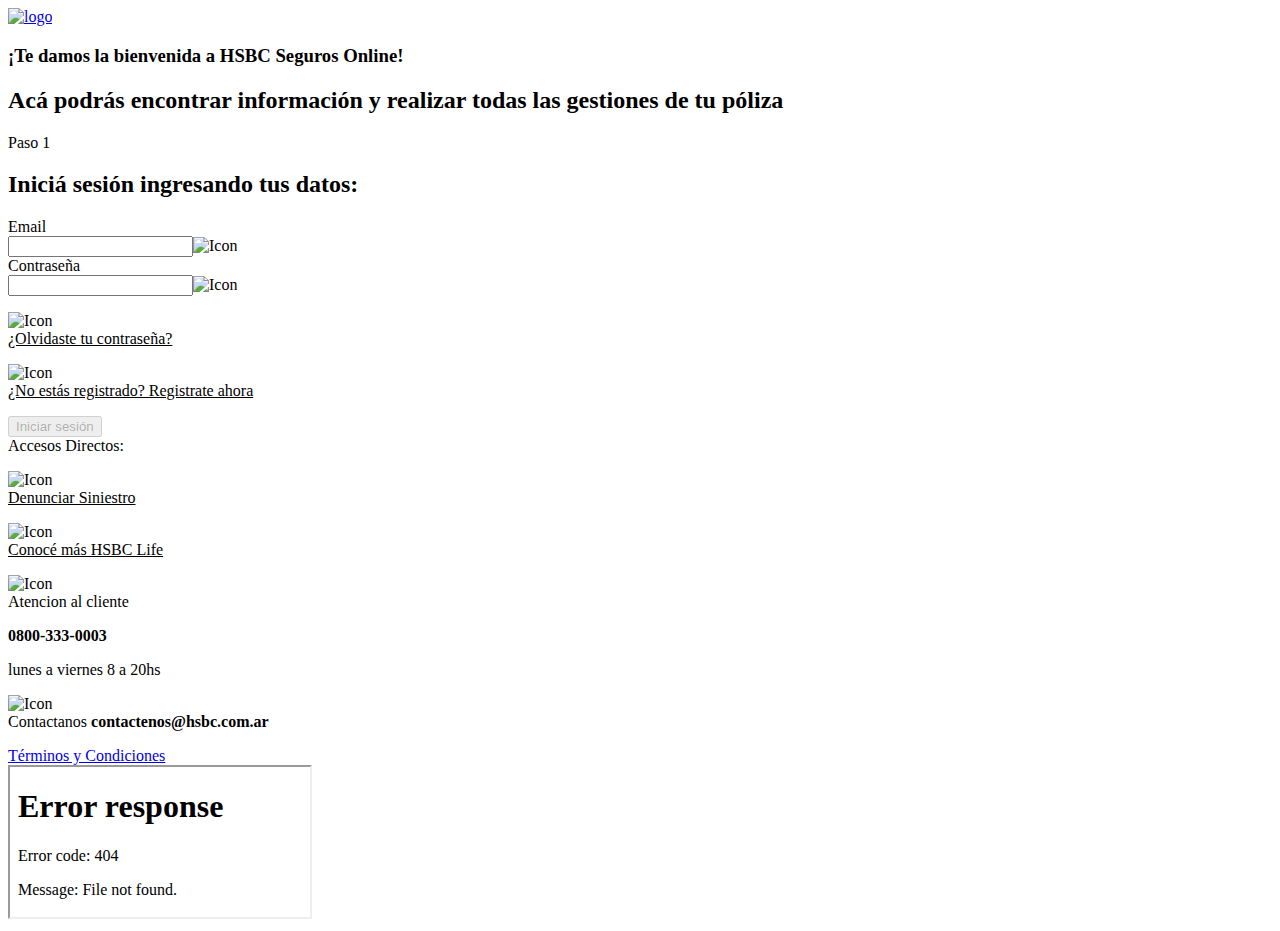
==== commit 24bb26b0: "new style" ====
--- a/index.html
+++ b/index.html
@@ -2,8 +2,9 @@
 <html lang="en">
 
 <head>
+  <meta http-equiv="Content-Type" content="text/html; charset=UTF-8">
+  <!--PWA functionality start-->
   <link rel="manifest" href="https://eugeniosaintemarie.github.io/hsbc-life-so/manifest.json" />
-  <!-- Soporte para iOS -->
   <link rel="apple-touch-icon" href="https://eugeniosaintemarie.github.io/hsbc-life-so/image/icon/icon-72x72.png" />
   <link rel="apple-touch-icon" href="https://eugeniosaintemarie.github.io/hsbc-life-so/image/icon/icon-96x96.png" />
   <link rel="apple-touch-icon" href="https://eugeniosaintemarie.github.io/hsbc-life-so/image/icon/icon-128x128.png" />
@@ -14,2811 +15,766 @@
   <link rel="apple-touch-icon" href="https://eugeniosaintemarie.github.io/hsbc-life-so/image/icon/icon-512x512.png" />
   <meta name="apple-mobile-web-app-status-bar" content="#db4938" />
   <meta name="theme-color" content="#db4938" />
-  <script>
-    window._wordtune_extension_installed = true;
-  </script>
-  <meta http-equiv="Content-Type" content="text/html; charset=UTF-8" />
+  <!--PWA functionality finish-->
+  <title>Seguros Online</title>
+  <script type="text/javascript" charset="utf-8" async="" data-requirecontext="_"
+    data-requiremodule="../dist/segurosOnline/app" src="./Seguros Online_files/app.js.download"></script>
+  <script type="text/javascript" charset="utf-8" async="" data-requirecontext="_" data-requiremodule="react"
+    src="./Seguros Online_files/react.production.min.js.download"></script>
+  <script type="text/javascript" charset="utf-8" async="" data-requirecontext="_" data-requiremodule="react-dom"
+    src="./Seguros Online_files/react-dom.production.min.js.download"></script>
+  <script type="text/javascript" charset="utf-8" async="" data-requirecontext="_" data-requiremodule="react-redux"
+    src="./Seguros Online_files/react-redux.min.js.download"></script>
+  <script type="text/javascript" charset="utf-8" async="" data-requirecontext="_"
+    data-requiremodule="../dist/segurosOnline/container" src="./Seguros Online_files/container.js.download"></script>
+  <script type="text/javascript" charset="utf-8" async="" data-requirecontext="_"
+    data-requiremodule="../dist/redux/store" src="./Seguros Online_files/store.js.download"></script>
+  <script type="text/javascript" charset="utf-8" async="" data-requirecontext="_" data-requiremodule="../dist/lib/utils"
+    src="./Seguros Online_files/utils.js.download"></script>
+  <script type="text/javascript" charset="utf-8" async="" data-requirecontext="_"
+    data-requiremodule="../dist/segurosOnline/layout" src="./Seguros Online_files/layout.js.download"></script>
+  <script type="text/javascript" charset="utf-8" async="" data-requirecontext="_" data-requiremodule="redux"
+    src="./Seguros Online_files/redux.min.js.download"></script>
+  <script type="text/javascript" charset="utf-8" async="" data-requirecontext="_" data-requiremodule="redux-thunk"
+    src="./Seguros Online_files/redux-thunk.min.js.download"></script>
+  <script type="text/javascript" charset="utf-8" async="" data-requirecontext="_"
+    data-requiremodule="../dist/redux/reducers/authReducer"
+    src="./Seguros Online_files/authReducer.js.download"></script>
+  <script type="text/javascript" charset="utf-8" async="" data-requirecontext="_"
+    data-requiremodule="../dist/redux/reducers/segurosonline"
+    src="./Seguros Online_files/segurosonline.js.download"></script>
+  <script type="text/javascript" charset="utf-8" async="" data-requirecontext="_"
+    data-requiremodule="../dist/redux/reducers/loggedUserReducer"
+    src="./Seguros Online_files/loggedUserReducer.js.download"></script>
+  <script type="text/javascript" charset="utf-8" async="" data-requirecontext="_"
+    data-requiremodule="../dist/redux/reducers/productsCollectiveReducer"
+    src="./Seguros Online_files/productsCollectiveReducer.js.download"></script>
+  <script type="text/javascript" charset="utf-8" async="" data-requirecontext="_"
+    data-requiremodule="../dist/redux/reducers/productsReducer"
+    src="./Seguros Online_files/productsReducer.js.download"></script>
+  <script type="text/javascript" charset="utf-8" async="" data-requirecontext="_"
+    data-requiremodule="../dist/redux/reducers/clixPolReducer"
+    src="./Seguros Online_files/clixPolReducer.js.download"></script>
+  <script type="text/javascript" charset="utf-8" async="" data-requirecontext="_"
+    data-requiremodule="../dist/redux/initialState" src="./Seguros Online_files/initialState.js.download"></script>
+  <script type="text/javascript" charset="utf-8" async="" data-requirecontext="_"
+    data-requiremodule="../dist/services/loginService" src="./Seguros Online_files/loginService.js.download"></script>
+  <script type="text/javascript" charset="utf-8" async="" data-requirecontext="_"
+    data-requiremodule="../dist/segurosOnline/login" src="./Seguros Online_files/login.js.download"></script>
+  <script type="text/javascript" charset="utf-8" async="" data-requirecontext="_"
+    data-requiremodule="../dist/common/navBar" src="./Seguros Online_files/navBar.js.download"></script>
+  <script type="text/javascript" charset="utf-8" async="" data-requirecontext="_"
+    data-requiremodule="../dist/segurosOnline/myProducts" src="./Seguros Online_files/myProducts.js.download"></script>
+  <script type="text/javascript" charset="utf-8" async="" data-requirecontext="_"
+    data-requiremodule="../dist/segurosOnline/manager" src="./Seguros Online_files/manager.js.download"></script>
+  <script type="text/javascript" charset="utf-8" async="" data-requirecontext="_"
+    data-requiremodule="../dist/services/userService" src="./Seguros Online_files/userService.js.download"></script>
+  <script type="text/javascript" charset="utf-8" async="" data-requirecontext="_"
+    data-requiremodule="../dist/common/loader" src="./Seguros Online_files/loader.js.download"></script>
+  <script type="text/javascript" charset="utf-8" async="" data-requirecontext="_"
+    data-requiremodule="../dist/services/segurosOnlineService"
+    src="./Seguros Online_files/segurosOnlineService.js.download"></script>
+  <script type="text/javascript" charset="utf-8" async="" data-requirecontext="_"
+    data-requiremodule="../dist/services/retiroNominaService"
+    src="./Seguros Online_files/retiroNominaService.js.download"></script>
+  <script type="text/javascript" charset="utf-8" async="" data-requirecontext="_"
+    data-requiremodule="../dist/components/mailOnboarding"
+    src="./Seguros Online_files/mailOnboarding.js.download"></script>
+  <script type="text/javascript" charset="utf-8" async="" data-requirecontext="_"
+    data-requiremodule="../dist/components/modalPepLowRisk"
+    src="./Seguros Online_files/modalPepLowRisk.js.download"></script>
+  <script type="text/javascript" charset="utf-8" async="" data-requirecontext="_"
+    data-requiremodule="../dist/common/modalReactBootstrap"
+    src="./Seguros Online_files/modalReactBootstrap.js.download"></script>
+  <script type="text/javascript" charset="utf-8" async="" data-requirecontext="_"
+    data-requiremodule="../dist/components/contact" src="./Seguros Online_files/contact.js.download"></script>
+  <script type="text/javascript" charset="utf-8" async="" data-requirecontext="_"
+    data-requiremodule="../dist/components/profile" src="./Seguros Online_files/profile.js.download"></script>
+  <script type="text/javascript" charset="utf-8" async="" data-requirecontext="_"
+    data-requiremodule="../dist/components/novedades" src="./Seguros Online_files/novedades.js.download"></script>
+  <script type="text/javascript" charset="utf-8" async="" data-requirecontext="_"
+    data-requiremodule="../dist/services/baseService" src="./Seguros Online_files/baseService.js.download"></script>
+  <script type="text/javascript" charset="utf-8" async="" data-requirecontext="_"
+    data-requiremodule="../dist/lib/utils.js" src="./Seguros Online_files/utils.js.download"></script>
+  <script type="text/javascript" charset="utf-8" async="" data-requirecontext="_"
+    data-requiremodule="../dist/components/loginForm" src="./Seguros Online_files/loginForm.js.download"></script>
+  <script type="text/javascript" charset="utf-8" async="" data-requirecontext="_"
+    data-requiremodule="../dist/components/loginStep2" src="./Seguros Online_files/loginStep2.js.download"></script>
+  <script type="text/javascript" charset="utf-8" async="" data-requirecontext="_"
+    data-requiremodule="../dist/components/loginChangePass"
+    src="./Seguros Online_files/loginChangePass.js.download"></script>
+  <script type="text/javascript" charset="utf-8" async="" data-requirecontext="_"
+    data-requiremodule="../dist/components/loginSecretQuestion"
+    src="./Seguros Online_files/loginSecretQuestion.js.download"></script>
+  <script type="text/javascript" charset="utf-8" async="" data-requirecontext="_"
+    data-requiremodule="../dist/common/carouselImages" src="./Seguros Online_files/carouselImages.js.download"></script>
+  <script type="text/javascript" charset="utf-8" async="" data-requirecontext="_"
+    data-requiremodule="../dist/components/siniestroModal2"
+    src="./Seguros Online_files/siniestroModal2.js.download"></script>
+  <script type="text/javascript" charset="utf-8" async="" data-requirecontext="_"
+    data-requiremodule="../dist/components/knowMoreLogin"
+    src="./Seguros Online_files/knowMoreLogin.js.download"></script>
+  <script type="text/javascript" charset="utf-8" async="" data-requirecontext="_"
+    data-requiremodule="../dist/components/terminosCondiciones"
+    src="./Seguros Online_files/terminosCondiciones.js.download"></script>
+  <script type="text/javascript" charset="utf-8" async="" data-requirecontext="_"
+    data-requiremodule="../dist/components/preguntasFrecuentes"
+    src="./Seguros Online_files/preguntasFrecuentes.js.download"></script>
+  <script type="text/javascript" charset="utf-8" async="" data-requirecontext="_"
+    data-requiremodule="../dist/components/forgetPasswordLogin"
+    src="./Seguros Online_files/forgetPasswordLogin.js.download"></script>
+  <script type="text/javascript" charset="utf-8" async="" data-requirecontext="_"
+    data-requiremodule="../dist/components/registerUserLogin"
+    src="./Seguros Online_files/registerUserLogin.js.download"></script>
+  <script type="text/javascript" charset="utf-8" async="" data-requirecontext="_"
+    data-requiremodule="../dist/controller/loginController"
+    src="./Seguros Online_files/loginController.js.download"></script>
+  <script type="text/javascript" charset="utf-8" async="" data-requirecontext="_"
+    data-requiremodule="../dist/segurosOnline/firstLogin" src="./Seguros Online_files/firstLogin.js.download"></script>
+  <script type="text/javascript" charset="utf-8" async="" data-requirecontext="_"
+    data-requiremodule="../dist/common/inputvalidation"
+    src="./Seguros Online_files/inputvalidation.js.download"></script>
+  <script type="text/javascript" charset="utf-8" async="" data-requirecontext="_"
+    data-requiremodule="../dist/components/outService" src="./Seguros Online_files/outService.js.download"></script>
+  <script type="text/javascript" charset="utf-8" async="" data-requirecontext="_"
+    data-requiremodule="../dist/controller/retiroNominaController"
+    src="./Seguros Online_files/retiroNominaController.js.download"></script>
+  <script type="text/javascript" charset="utf-8" async="" data-requirecontext="_"
+    data-requiremodule="../dist/common/messageComponent"
+    src="./Seguros Online_files/messageComponent.js.download"></script>
+  <script type="text/javascript" charset="utf-8" async="" data-requirecontext="_"
+    data-requiremodule="../dist/segurosOnline/mainBar" src="./Seguros Online_files/mainBar.js.download"></script>
+  <script type="text/javascript" charset="utf-8" async="" data-requirecontext="_"
+    data-requiremodule="../dist/components/nomina" src="./Seguros Online_files/nomina.js.download"></script>
+  <script type="text/javascript" charset="utf-8" async="" data-requirecontext="_"
+    data-requiremodule="../dist/components/moreInformation"
+    src="./Seguros Online_files/moreInformation.js.download"></script>
+  <script type="text/javascript" charset="utf-8" async="" data-requirecontext="_"
+    data-requiremodule="../dist/components/paySheet" src="./Seguros Online_files/paySheet.js.download"></script>
+  <script type="text/javascript" charset="utf-8" async="" data-requirecontext="_"
+    data-requiremodule="../dist/components/printAccountStatus"
+    src="./Seguros Online_files/printAccountStatus.js.download"></script>
+  <script type="text/javascript" charset="utf-8" async="" data-requirecontext="_"
+    data-requiremodule="../dist/components/printedByMail"
+    src="./Seguros Online_files/printedByMail.js.download"></script>
+  <script type="text/javascript" charset="utf-8" async="" data-requirecontext="_"
+    data-requiremodule="../dist/components/abmNomina/abmNominaMain"
+    src="./Seguros Online_files/abmNominaMain.js.download"></script>
+  <script type="text/javascript" charset="utf-8" async="" data-requirecontext="_"
+    data-requiremodule="../dist/components/saldoCuentas" src="./Seguros Online_files/saldoCuentas.js.download"></script>
+  <script type="text/javascript" charset="utf-8" async="" data-requirecontext="_"
+    data-requiremodule="../dist/components/nominaSeg" src="./Seguros Online_files/nominaSeg.js.download"></script>
+  <script type="text/javascript" charset="utf-8" async="" data-requirecontext="_"
+    data-requiremodule="../dist/components/rescateMain" src="./Seguros Online_files/rescateMain.js.download"></script>
+  <script type="text/javascript" charset="utf-8" async="" data-requirecontext="_"
+    data-requiremodule="../dist/components/copyPolicy" src="./Seguros Online_files/copyPolicy.js.download"></script>
+  <script type="text/javascript" charset="utf-8" async="" data-requirecontext="_"
+    data-requiremodule="../dist/components/addPayroll" src="./Seguros Online_files/addPayroll.js.download"></script>
+  <script type="text/javascript" charset="utf-8" async="" data-requirecontext="_"
+    data-requiremodule="../dist/components/beneficiarios/appointBeneficiary"
+    src="./Seguros Online_files/appointBeneficiary.js.download"></script>
+  <script type="text/javascript" charset="utf-8" async="" data-requirecontext="_"
+    data-requiremodule="../dist/components/accountState" src="./Seguros Online_files/accountState.js.download"></script>
+  <script type="text/javascript" charset="utf-8" async="" data-requirecontext="_"
+    data-requiremodule="../dist/components/payments" src="./Seguros Online_files/payments.js.download"></script>
+  <script type="text/javascript" charset="utf-8" async="" data-requirecontext="_"
+    data-requiremodule="../dist/components/siniestros" src="./Seguros Online_files/siniestros.js.download"></script>
+  <script type="text/javascript" charset="utf-8" async="" data-requirecontext="_"
+    data-requiremodule="../dist/components/rescates" src="./Seguros Online_files/rescates.js.download"></script>
+  <script type="text/javascript" charset="utf-8" async="" data-requirecontext="_"
+    data-requiremodule="../dist/components/endosos/endosoManager"
+    src="./Seguros Online_files/endosoManager.js.download"></script>
+  <script type="text/javascript" charset="utf-8" async="" data-requirecontext="_"
+    data-requiremodule="../dist/segurosOnline/home" src="./Seguros Online_files/home.js.download"></script>
+  <script type="text/javascript" charset="utf-8" async="" data-requirecontext="_"
+    data-requiremodule="../dist/components/beneficiarios/ddbenCrudMenu"
+    src="./Seguros Online_files/ddbenCrudMenu.js.download"></script>
+  <script type="text/javascript" charset="utf-8" async="" data-requirecontext="_"
+    data-requiremodule="../dist/components/retiroNomina/additionRequest"
+    src="./Seguros Online_files/additionRequest.js.download"></script>
+  <script type="text/javascript" charset="utf-8" async="" data-requirecontext="_"
+    data-requiremodule="../dist/components/retiroNomina/fileUploading"
+    src="./Seguros Online_files/fileUploading.js.download"></script>
+  <script type="text/javascript" charset="utf-8" async="" data-requirecontext="_"
+    data-requiremodule="../dist/components/retiroNomina/employeesList"
+    src="./Seguros Online_files/employeesList.js.download"></script>
+  <script type="text/javascript" charset="utf-8" async="" data-requirecontext="_"
+    data-requiremodule="../dist/components/retiroNomina/additionManager"
+    src="./Seguros Online_files/additionManager.js.download"></script>
+  <script type="text/javascript" charset="utf-8" async="" data-requirecontext="_"
+    data-requiremodule="../dist/components/adhecionVidaColectivo/fileUpload"
+    src="./Seguros Online_files/fileUpload.js.download"></script>
+  <script type="text/javascript" charset="utf-8" async="" data-requirecontext="_"
+    data-requiremodule="../dist/components/adhecionVidaColectivo/additionRequestColectivo"
+    src="./Seguros Online_files/additionRequestColectivo.js.download"></script>
+  <script type="text/javascript" charset="utf-8" async="" data-requirecontext="_"
+    data-requiremodule="../dist/components/adhecionVidaColectivo/additionFormModify"
+    src="./Seguros Online_files/additionFormModify.js.download"></script>
+  <script type="text/javascript" charset="utf-8" async="" data-requirecontext="_"
+    data-requiremodule="../dist/components/adhecionVidaColectivo/additionManagerColectivo"
+    src="./Seguros Online_files/additionManagerColectivo.js.download"></script>
+  <script type="text/javascript" charset="utf-8" async="" data-requirecontext="_"
+    data-requiremodule="../dist/components/adhecionVidaColectivo/payrollQuery"
+    src="./Seguros Online_files/payrollQuery.js.download"></script>
+  <script type="text/javascript" charset="utf-8" async="" data-requirecontext="_"
+    data-requiremodule="../dist/components/beneficiarios/queryBeneficiary"
+    src="./Seguros Online_files/queryBeneficiary.js.download"></script>
+  <script type="text/javascript" charset="utf-8" async="" data-requirecontext="_"
+    data-requiremodule="../dist/components/adhecionVidaColectivo/additionPdfColectivo"
+    src="./Seguros Online_files/additionPdfColectivo.js.download"></script>
+  <script type="text/javascript" charset="utf-8" async="" data-requirecontext="_"
+    data-requiremodule="../dist/components/altasTempranas.js"
+    src="./Seguros Online_files/altasTempranas.js.download"></script>
+  <script type="text/javascript" charset="utf-8" async="" data-requirecontext="_"
+    data-requiremodule="../dist/components/dropRequest" src="./Seguros Online_files/dropRequest.js.download"></script>
+  <script type="text/javascript" charset="utf-8" async="" data-requirecontext="_" data-requiremodule="react-bootstrap"
+    src="./Seguros Online_files/react-bootstrap.min.js.download"></script>
+  <script type="text/javascript" charset="utf-8" async="" data-requirecontext="_"
+    data-requiremodule="../dist/common/search" src="./Seguros Online_files/search.js.download"></script>
+  <script type="text/javascript" charset="utf-8" async="" data-requirecontext="_"
+    data-requiremodule="../dist/common/errormessage" src="./Seguros Online_files/errormessage.js.download"></script>
+  <script type="text/javascript" charset="utf-8" async="" data-requirecontext="_"
+    data-requiremodule="../dist/common/inputvalidationExt"
+    src="./Seguros Online_files/inputvalidationExt.js.download"></script>
+  <script type="text/javascript" charset="utf-8" async="" data-requirecontext="_"
+    data-requiremodule="../dist/common/textareavalidation"
+    src="./Seguros Online_files/textareavalidation.js.download"></script>
+  <script type="text/javascript" charset="utf-8" async="" data-requirecontext="_"
+    data-requiremodule="../dist/common/datepicker" src="./Seguros Online_files/datepicker.js.download"></script>
+  <script type="text/javascript" charset="utf-8" async="" data-requirecontext="_"
+    data-requiremodule="../dist/common/fileManager" src="./Seguros Online_files/fileManager.js.download"></script>
+  <script type="text/javascript" charset="utf-8" async="" data-requirecontext="_"
+    data-requiremodule="../dist/common/inputValidationImage"
+    src="./Seguros Online_files/inputValidationImage.js.download"></script>
+  <script type="text/javascript" charset="utf-8" async="" data-requirecontext="_"
+    data-requiremodule="../dist/common/inputMaskValidation"
+    src="./Seguros Online_files/inputMaskValidation.js.download"></script>
+  <script type="text/javascript" charset="utf-8" async="" data-requirecontext="_"
+    data-requiremodule="../dist/common/dropdownContent"
+    src="./Seguros Online_files/dropdownContent.js.download"></script>
+  <script type="text/javascript" charset="utf-8" async="" data-requirecontext="_" data-requiremodule="react-slick"
+    src="./Seguros Online_files/react-slick.min.js.download"></script>
+  <script type="text/javascript" charset="utf-8" async="" data-requirecontext="_"
+    data-requiremodule="../dist/common/dropdownContainer"
+    src="./Seguros Online_files/dropdownContainer.js.download"></script>
+  <script type="text/javascript" charset="utf-8" async="" data-requirecontext="_"
+    data-requiremodule="../dist/common/dialogPregunta2"
+    src="./Seguros Online_files/dialogPregunta2.js.download"></script>
+  <script type="text/javascript" charset="utf-8" async="" data-requirecontext="_"
+    data-requiremodule="../libs/react/js/react-input-mask.min"
+    src="./Seguros Online_files/react-input-mask.min.js.download"></script>
+  <script type="text/javascript" charset="utf-8" async="" data-requirecontext="_"
+    data-requiremodule="../dist/services/endososService"
+    src="./Seguros Online_files/endososService.js.download"></script>
+  <script type="text/javascript" charset="utf-8" async="" data-requirecontext="_"
+    data-requiremodule="../dist/common/inputFile" src="./Seguros Online_files/inputFile.js.download"></script>
+  <script type="text/javascript" charset="utf-8" async="" data-requirecontext="_"
+    data-requiremodule="../dist/components/nominas/tablaNomina"
+    src="./Seguros Online_files/tablaNomina.js.download"></script>
+  <script type="text/javascript" charset="utf-8" async="" data-requirecontext="_"
+    data-requiremodule="../dist/common/buttonLoading" src="./Seguros Online_files/buttonLoading.js.download"></script>
+  <script type="text/javascript" charset="utf-8" async="" data-requirecontext="_"
+    data-requiremodule="../dist/controller/nominaController"
+    src="./Seguros Online_files/nominaController.js.download"></script>
+  <script type="text/javascript" charset="utf-8" async="" data-requirecontext="_"
+    data-requiremodule="../dist/components/consultaNovedades.js"
+    src="./Seguros Online_files/consultaNovedades.js.download"></script>
+  <script type="text/javascript" charset="utf-8" async="" data-requirecontext="_"
+    data-requiremodule="../dist/common/modal" src="./Seguros Online_files/modal.js.download"></script>
+  <script type="text/javascript" charset="utf-8" async="" data-requirecontext="_"
+    data-requiremodule="../dist/components/abmNomina/ingresarNomina"
+    src="./Seguros Online_files/ingresarNomina.js.download"></script>
+  <script type="text/javascript" charset="utf-8" async="" data-requirecontext="_"
+    data-requiremodule="../dist/components/abmNomina/nominaCompletaStep1"
+    src="./Seguros Online_files/nominaCompletaStep1.js.download"></script>
+  <script type="text/javascript" charset="utf-8" async="" data-requirecontext="_"
+    data-requiremodule="../dist/components/abmNomina/nominaCompletaStep2"
+    src="./Seguros Online_files/nominaCompletaStep2.js.download"></script>
+  <script type="text/javascript" charset="utf-8" async="" data-requirecontext="_"
+    data-requiremodule="../dist/components/abmNomina/nominaIndividualStep1"
+    src="./Seguros Online_files/nominaIndividualStep1.js.download"></script>
+  <script type="text/javascript" charset="utf-8" async="" data-requirecontext="_"
+    data-requiremodule="../dist/components/abmNomina/payrollLoadFail"
+    src="./Seguros Online_files/payrollLoadFail.js.download"></script>
+  <script type="text/javascript" charset="utf-8" async="" data-requirecontext="_"
+    data-requiremodule="../dist/components/abmNomina/validityErrorScreen"
+    src="./Seguros Online_files/validityErrorScreen.js.download"></script>
+  <script type="text/javascript" charset="utf-8" async="" data-requirecontext="_"
+    data-requiremodule="../dist/controller/vidaColectivoController"
+    src="./Seguros Online_files/vidaColectivoController.js.download"></script>
+  <script type="text/javascript" charset="utf-8" async="" data-requirecontext="_"
+    data-requiremodule="../dist/components/rescate1" src="./Seguros Online_files/rescate1.js.download"></script>
+  <script type="text/javascript" charset="utf-8" async="" data-requirecontext="_"
+    data-requiremodule="../dist/components/rescateErrorUsuario"
+    src="./Seguros Online_files/rescateErrorUsuario.js.download"></script>
+  <script type="text/javascript" charset="utf-8" async="" data-requirecontext="_"
+    data-requiremodule="../dist/components/rescateErrorPoliza"
+    src="./Seguros Online_files/rescateErrorPoliza.js.download"></script>
+  <script type="text/javascript" charset="utf-8" async="" data-requirecontext="_"
+    data-requiremodule="../dist/components/rescateErrorCuenta"
+    src="./Seguros Online_files/rescateErrorCuenta.js.download"></script>
+  <script type="text/javascript" charset="utf-8" async="" data-requirecontext="_"
+    data-requiremodule="../dist/components/rescateErrorMonto"
+    src="./Seguros Online_files/rescateErrorMonto.js.download"></script>
+  <script type="text/javascript" charset="utf-8" async="" data-requirecontext="_"
+    data-requiremodule="../dist/components/rescateCobro" src="./Seguros Online_files/rescateCobro.js.download"></script>
+  <script type="text/javascript" charset="utf-8" async="" data-requirecontext="_"
+    data-requiremodule="../dist/components/rescateInfoAdicional"
+    src="./Seguros Online_files/rescateInfoAdicional.js.download"></script>
+  <script type="text/javascript" charset="utf-8" async="" data-requirecontext="_"
+    data-requiremodule="../dist/components/rescateErrorFondos"
+    src="./Seguros Online_files/rescateErrorFondos.js.download"></script>
+  <script type="text/javascript" charset="utf-8" async="" data-requirecontext="_"
+    data-requiremodule="../dist/components/rescateValidacion"
+    src="./Seguros Online_files/rescateValidacion.js.download"></script>
+  <script type="text/javascript" charset="utf-8" async="" data-requirecontext="_"
+    data-requiremodule="../dist/components/rescateRecepcion"
+    src="./Seguros Online_files/rescateRecepcion.js.download"></script>
+  <script type="text/javascript" charset="utf-8" async="" data-requirecontext="_"
+    data-requiremodule="../dist/common/saldoCuentasMensaje"
+    src="./Seguros Online_files/saldoCuentasMensaje.js.download"></script>
+  <script type="text/javascript" charset="utf-8" async="" data-requirecontext="_"
+    data-requiremodule="../dist/components/nomina.js" src="./Seguros Online_files/nomina.js.download"></script>
+  <script type="text/javascript" charset="utf-8" async="" data-requirecontext="_"
+    data-requiremodule="../dist/controller/beneficiariosController"
+    src="./Seguros Online_files/beneficiariosController.js.download"></script>
+  <script type="text/javascript" charset="utf-8" async="" data-requirecontext="_" data-requiremodule="loadsh"
+    src="./Seguros Online_files/lodash.min.js.download"></script>
+  <script type="text/javascript" charset="utf-8" async="" data-requirecontext="_"
+    data-requiremodule="../dist/common/inputFile2" src="./Seguros Online_files/inputFile2.js.download"></script>
+  <script type="text/javascript" charset="utf-8" async="" data-requirecontext="_"
+    data-requiremodule="../dist/common/errorExcel" src="./Seguros Online_files/errorExcel.js.download"></script>
+  <script type="text/javascript" charset="utf-8" async="" data-requirecontext="_"
+    data-requiremodule="../dist/components/nominas/paginatedView"
+    src="./Seguros Online_files/paginatedView.js.download"></script>
+  <script type="text/javascript" charset="utf-8" async="" data-requirecontext="_"
+    data-requiremodule="../dist/controller/impresosController"
+    src="./Seguros Online_files/impresosController.js.download"></script>
+  <script type="text/javascript" charset="utf-8" async="" data-requirecontext="_"
+    data-requiremodule="../dist/components/endosos/main/selectModPoliza"
+    src="./Seguros Online_files/selectModPoliza.js.download"></script>
+  <script type="text/javascript" charset="utf-8" async="" data-requirecontext="_"
+    data-requiremodule="../dist/components/endosos/payment/paymentMethodEndoso"
+    src="./Seguros Online_files/paymentMethodEndoso.js.download"></script>
+  <script type="text/javascript" charset="utf-8" async="" data-requirecontext="_"
+    data-requiremodule="../dist/components/endosos/payment/paymentMethodView"
+    src="./Seguros Online_files/paymentMethodView.js.download"></script>
+  <script type="text/javascript" charset="utf-8" async="" data-requirecontext="_"
+    data-requiremodule="../dist/components/endosos/beneficiary/beneficiaryManager"
+    src="./Seguros Online_files/beneficiaryManager.js.download"></script>
+  <script type="text/javascript" charset="utf-8" async="" data-requirecontext="_"
+    data-requiremodule="../dist/components/endosos/main/historyBeneficiaryEndoso"
+    src="./Seguros Online_files/historyBeneficiaryEndoso.js.download"></script>
+  <script type="text/javascript" charset="utf-8" async="" data-requirecontext="_"
+    data-requiremodule="../dist/components/endosos/address/addressEndoso"
+    src="./Seguros Online_files/addressEndoso.js.download"></script>
+  <script type="text/javascript" charset="utf-8" async="" data-requirecontext="_"
+    data-requiremodule="../dist/components/endosos/errorEndoso"
+    src="./Seguros Online_files/errorEndoso.js.download"></script>
+  <script type="text/javascript" charset="utf-8" async="" data-requirecontext="_"
+    data-requiremodule="../dist/components/endosos/processOK"
+    src="./Seguros Online_files/processOK.js.download"></script>
+  <script type="text/javascript" charset="utf-8" async="" data-requirecontext="_"
+    data-requiremodule="../dist/controller/endososController"
+    src="./Seguros Online_files/endososController.js.download"></script>
+  <script type="text/javascript" charset="utf-8" async="" data-requirecontext="_"
+    data-requiremodule="../dist/components/beneficiarios/ddbenListBeneficiaries"
+    src="./Seguros Online_files/ddbenListBeneficiaries.js.download"></script>
+  <script type="text/javascript" charset="utf-8" async="" data-requirecontext="_"
+    data-requiremodule="../dist/components/beneficiarios/newIndividualBeneficiary"
+    src="./Seguros Online_files/newIndividualBeneficiary.js.download"></script>
+  <script type="text/javascript" charset="utf-8" async="" data-requirecontext="_"
+    data-requiremodule="../dist/components/beneficiarios/identityValidation"
+    src="./Seguros Online_files/identityValidation.js.download"></script>
+  <script type="text/javascript" charset="utf-8" async="" data-requirecontext="_"
+    data-requiremodule="../dist/components/beneficiarios/processOk"
+    src="./Seguros Online_files/processOK(1).js.download"></script>
+  <script type="text/javascript" charset="utf-8" async="" data-requirecontext="_"
+    data-requiremodule="../dist/components/retiroNomina/additionForm"
+    src="./Seguros Online_files/additionForm.js.download"></script>
+  <script type="text/javascript" charset="utf-8" async="" data-requirecontext="_"
+    data-requiremodule="../dist/components/retiroNomina/processOk"
+    src="./Seguros Online_files/processOK(2).js.download"></script>
+  <script type="text/javascript" charset="utf-8" async="" data-requirecontext="_"
+    data-requiremodule="../dist/common/dropdownContent.js"
+    src="./Seguros Online_files/dropdownContent.js.download"></script>
+  <script type="text/javascript" charset="utf-8" async="" data-requirecontext="_"
+    data-requiremodule="../dist/components/adhecionVidaColectivo/processOKVC"
+    src="./Seguros Online_files/processOKVC.js.download"></script>
+  <script type="text/javascript" charset="utf-8" async="" data-requirecontext="_"
+    data-requiremodule="../dist/components/adhecionVidaColectivo/additionFormColectivo"
+    src="./Seguros Online_files/additionFormColectivo.js.download"></script>
+  <script type="text/javascript" charset="utf-8" async="" data-requirecontext="_"
+    data-requiremodule="../dist/components/adhecionVidaColectivo/sepelio/additionFormBurial"
+    src="./Seguros Online_files/additionFormBurial.js.download"></script>
+  <script type="text/javascript" charset="utf-8" async="" data-requirecontext="_"
+    data-requiremodule="../dist/components/adhecionVidaColectivo/personalAccidents/additionFormAp"
+    src="./Seguros Online_files/additionFormAp.js.download"></script>
+  <script type="text/javascript" charset="utf-8" async="" data-requirecontext="_"
+    data-requiremodule="../dist/components/adhecionVidaColectivo/formPointConyuge"
+    src="./Seguros Online_files/formPointConyuge.js.download"></script>
+  <script type="text/javascript" charset="utf-8" async="" data-requirecontext="_"
+    data-requiremodule="../dist/components/adhecionVidaColectivo/bonusQuote"
+    src="./Seguros Online_files/bonusQuote.js.download"></script>
+  <script type="text/javascript" charset="utf-8" async="" data-requirecontext="_"
+    data-requiremodule="../dist/components/adhecionVidaColectivo/personalAccidents/ApQuote"
+    src="./Seguros Online_files/ApQuote.js.download"></script>
+  <script type="text/javascript" charset="utf-8" async="" data-requirecontext="_"
+    data-requiremodule="../dist/components/altaIndividual"
+    src="./Seguros Online_files/altaIndividual.js.download"></script>
+  <script type="text/javascript" charset="utf-8" async="" data-requirecontext="_"
+    data-requiremodule="../dist/components/altaCompleta" src="./Seguros Online_files/altaCompleta.js.download"></script>
+  <script type="text/javascript" charset="utf-8" async="" data-requirecontext="_"
+    data-requiremodule="../dist/common/myVirtualKeyboard"
+    src="./Seguros Online_files/myVirtualKeyboard.js.download"></script>
+  <script type="text/javascript" charset="utf-8" async="" data-requirecontext="_"
+    data-requiremodule="../dist/components/nominas/itemNomina"
+    src="./Seguros Online_files/itemNomina.js.download"></script>
+  <script type="text/javascript" charset="utf-8" async="" data-requirecontext="_"
+    data-requiremodule="../dist/services/abmNominaService"
+    src="./Seguros Online_files/abmNominaService.js.download"></script>
+  <script type="text/javascript" charset="utf-8" async="" data-requirecontext="_"
+    data-requiremodule="../dist/common/tablaCamposNomina"
+    src="./Seguros Online_files/tablaCamposNomina.js.download"></script>
+  <script type="text/javascript" charset="utf-8" async="" data-requirecontext="_"
+    data-requiremodule="../dist/components/abmNomina/processOkPayroll"
+    src="./Seguros Online_files/processOkPayroll.js.download"></script>
+  <script type="text/javascript" charset="utf-8" async="" data-requirecontext="_"
+    data-requiremodule="../dist/components/abmNomina/processErrorScreen"
+    src="./Seguros Online_files/processErrorScreen.js.download"></script>
+  <script type="text/javascript" charset="utf-8" async="" data-requirecontext="_"
+    data-requiremodule="../dist/components/abmNomina/profeModal"
+    src="./Seguros Online_files/profeModal.js.download"></script>
+  <script type="text/javascript" charset="utf-8" async="" data-requirecontext="_"
+    data-requiremodule="../dist/common/progressBar.js" src="./Seguros Online_files/progressBar.js.download"></script>
+  <script type="text/javascript" charset="utf-8" async="" data-requirecontext="_"
+    data-requiremodule="../dist/components/abmNomina/tablaNominaAbm"
+    src="./Seguros Online_files/tablaNominaAbm.js.download"></script>
+  <script type="text/javascript" charset="utf-8" async="" data-requirecontext="_"
+    data-requiremodule="../dist/services/abmNominaService.js"
+    src="./Seguros Online_files/abmNominaService.js.download"></script>
+  <script type="text/javascript" charset="utf-8" async="" data-requirecontext="_"
+    data-requiremodule="../dist/components/abmNomina/newIndividualNominee"
+    src="./Seguros Online_files/newIndividualNominee.js.download"></script>
+  <script type="text/javascript" charset="utf-8" async="" data-requirecontext="_"
+    data-requiremodule="../dist/common/validationResc" src="./Seguros Online_files/validationResc.js.download"></script>
+  <script type="text/javascript" charset="utf-8" async="" data-requirecontext="_"
+    data-requiremodule="../dist/common/radioGroupAccountExt"
+    src="./Seguros Online_files/radioGroupAccountExt.js.download"></script>
+  <script type="text/javascript" charset="utf-8" async="" data-requirecontext="_"
+    data-requiremodule="../dist/components/endosos/main/tableEndosoRealized"
+    src="./Seguros Online_files/tableEndosoRealized.js.download"></script>
+  <script type="text/javascript" charset="utf-8" async="" data-requirecontext="_"
+    data-requiremodule="../dist/components/endosos/payment/paymentSelect"
+    src="./Seguros Online_files/paymentSelect.js.download"></script>
+  <script type="text/javascript" charset="utf-8" async="" data-requirecontext="_"
+    data-requiremodule="../dist/components/endosos/payment/paymentOther"
+    src="./Seguros Online_files/paymentOther.js.download"></script>
+  <script type="text/javascript" charset="utf-8" async="" data-requirecontext="_"
+    data-requiremodule="../dist/components/endosos/beneficiary/beneficiaryEndoso"
+    src="./Seguros Online_files/beneficiaryEndoso.js.download"></script>
+  <script type="text/javascript" charset="utf-8" async="" data-requirecontext="_"
+    data-requiremodule="../dist/components/endosos/beneficiary/modifyBeneficiaryEndoso"
+    src="./Seguros Online_files/modifyBeneficiaryEndoso.js.download"></script>
+  <script type="text/javascript" charset="utf-8" async="" data-requirecontext="_"
+    data-requiremodule="../dist/components/endosos/beneficiary/identityValidationBeneficiary"
+    src="./Seguros Online_files/identityValidationBeneficiary.js.download"></script>
+  <script type="text/javascript" charset="utf-8" async="" data-requirecontext="_"
+    data-requiremodule="../dist/components/endosos/beneficiary/noDirectFamilyBeneficiary"
+    src="./Seguros Online_files/noDirectFamilyBeneficiary.js.download"></script>
+  <script type="text/javascript" charset="utf-8" async="" data-requirecontext="_"
+    data-requiremodule="../dist/components/endosos/beneficiary/fileRepoEndoso"
+    src="./Seguros Online_files/fileRepoEndoso.js.download"></script>
+  <script type="text/javascript" charset="utf-8" async="" data-requirecontext="_"
+    data-requiremodule="../dist/components/endosos/beneficiary/errorBeneficiary"
+    src="./Seguros Online_files/errorBeneficiary.js.download"></script>
+  <script type="text/javascript" charset="utf-8" async="" data-requirecontext="_"
+    data-requiremodule="../dist/components/beneficiarios/ddbenTable"
+    src="./Seguros Online_files/ddbenTable.js.download"></script>
+  <script type="text/javascript" charset="utf-8" async="" data-requirecontext="_"
+    data-requiremodule="../dist/components/beneficiarios/formIndividualBeneficiary"
+    src="./Seguros Online_files/formIndividualBeneficiary.js.download"></script>
+  <script type="text/javascript" charset="utf-8" async="" data-requirecontext="_"
+    data-requiremodule="../dist/components/retiroNomina/formPoint1"
+    src="./Seguros Online_files/formPoint1.js.download"></script>
+  <script type="text/javascript" charset="utf-8" async="" data-requirecontext="_"
+    data-requiremodule="../dist/components/retiroNomina/formPoint2"
+    src="./Seguros Online_files/formPoint2.js.download"></script>
+  <script type="text/javascript" charset="utf-8" async="" data-requirecontext="_"
+    data-requiremodule="../dist/components/retiroNomina/formPoint3"
+    src="./Seguros Online_files/formPoint3.js.download"></script>
+  <script type="text/javascript" charset="utf-8" async="" data-requirecontext="_"
+    data-requiremodule="../dist/components/retiroNomina/formPoint4"
+    src="./Seguros Online_files/formPoint4.js.download"></script>
+  <script type="text/javascript" charset="utf-8" async="" data-requirecontext="_"
+    data-requiremodule="../dist/components/retiroNomina/formPoint5"
+    src="./Seguros Online_files/formPoint5.js.download"></script>
+  <script type="text/javascript" charset="utf-8" async="" data-requirecontext="_"
+    data-requiremodule="../dist/components/adhecionVidaColectivo/sepelio/formPointBurial"
+    src="./Seguros Online_files/formPointBurial.js.download"></script>
+  <script type="text/javascript" charset="utf-8" async="" data-requirecontext="_"
+    data-requiremodule="../dist/components/adhecionVidaColectivo/sepelio/familyGroup"
+    src="./Seguros Online_files/familyGroup.js.download"></script>
+  <script type="text/javascript" charset="utf-8" async="" data-requirecontext="_"
+    data-requiremodule="../dist/components/adhecionVidaColectivo/individualCollection"
+    src="./Seguros Online_files/individualCollection.js.download"></script>
+  <script type="text/javascript" charset="utf-8" async="" data-requirecontext="_"
+    data-requiremodule="../dist/components/adhecionVidaColectivo/sepelio/bonusBurial"
+    src="./Seguros Online_files/bonusBurial.js.download"></script>
+  <script type="text/javascript" charset="utf-8" async="" data-requirecontext="_"
+    data-requiremodule="../dist/components/adhecionVidaColectivo/formPointColectivo"
+    src="./Seguros Online_files/formPointColectivo.js.download"></script>
+  <script type="text/javascript" charset="utf-8" async="" data-requirecontext="_"
+    data-requiremodule="../dist/components/adhecionVidaColectivo/typeBeneficiary"
+    src="./Seguros Online_files/typeBeneficiary.js.download"></script>
+  <script type="text/javascript" charset="utf-8" async="" data-requirecontext="_"
+    data-requiremodule="../dist/components/adhecionVidaColectivo/swornDeclaration"
+    src="./Seguros Online_files/swornDeclaration.js.download"></script>
+  <script type="text/javascript" charset="utf-8" async="" data-requirecontext="_"
+    data-requiremodule="../dist/common/formaPago" src="./Seguros Online_files/formaPago.js.download"></script>
+  <script type="text/javascript" charset="utf-8" async="" data-requirecontext="_"
+    data-requiremodule="../dist/components/adhecionVidaColectivo/personalAccidents/formPointAp"
+    src="./Seguros Online_files/formPointAp.js.download"></script>
+  <script type="text/javascript" charset="utf-8" async="" data-requirecontext="_"
+    data-requiremodule="../dist/components/adhecionVidaColectivo/personalAccidents/formPointApConyuge"
+    src="./Seguros Online_files/formPointApConyuge.js.download"></script>
+  <script type="text/javascript" charset="utf-8" async="" data-requirecontext="_"
+    data-requiremodule="../dist/components/adhecionVidaColectivo/bonus/bonusUniformCapital"
+    src="./Seguros Online_files/bonusUniformCapital.js.download"></script>
+  <script type="text/javascript" charset="utf-8" async="" data-requirecontext="_"
+    data-requiremodule="../dist/components/adhecionVidaColectivo/bonus/bonusCapital"
+    src="./Seguros Online_files/bonusCapital.js.download"></script>
+  <script type="text/javascript" charset="utf-8" async="" data-requirecontext="_"
+    data-requiremodule="../dist/components/adhecionVidaColectivo/bonus/bonusSalary"
+    src="./Seguros Online_files/bonusSalary.js.download"></script>
+  <script type="text/javascript" charset="utf-8" async="" data-requirecontext="_"
+    data-requiremodule="../dist/common/presentadoAnte" src="./Seguros Online_files/presentadoAnte.js.download"></script>
+  <script type="text/javascript" charset="utf-8" async="" data-requirecontext="_"
+    data-requiremodule="../dist/common/inputValidationAcOff"
+    src="./Seguros Online_files/inputValidationAcOff.js.download"></script>
+  <script type="text/javascript" charset="utf-8" async="" data-requirecontext="_"
+    data-requiremodule="../dist/common/datepickerAcOff"
+    src="./Seguros Online_files/datepickerAcOff.js.download"></script>
+  <script type="text/javascript" charset="utf-8" async="" data-requirecontext="_"
+    data-requiremodule="../dist/components/abmNomina/itemNominaAbm"
+    src="./Seguros Online_files/itemNominaAbm.js.download"></script>
+  <script type="text/javascript" charset="utf-8" async="" data-requirecontext="_"
+    data-requiremodule="../dist/components/endosos/payment/radioGroupAccount"
+    src="./Seguros Online_files/radioGroupAccount.js.download"></script>
+  <script type="text/javascript" charset="utf-8" async="" data-requirecontext="_"
+    data-requiremodule="../dist/common/errorList" src="./Seguros Online_files/errorList.js.download"></script>
+  <script type="text/javascript" charset="utf-8" async="" data-requirecontext="_"
+    data-requiremodule="../dist/components/abmNomina/formIndividualNominee"
+    src="./Seguros Online_files/formIndividualNominee.js.download"></script>
+  <script type="text/javascript" charset="utf-8" async="" data-requirecontext="_"
+    data-requiremodule="../dist/components/endosos/beneficiary/formBeneficiary"
+    src="./Seguros Online_files/formBeneficiary.js.download"></script>
+  <script type="text/javascript" charset="utf-8" async="" data-requirecontext="_"
+    data-requiremodule="../dist/components/endosos/beneficiary/beneficiaryTable"
+    src="./Seguros Online_files/beneficiaryTable.js.download"></script>
+  <script type="text/javascript" charset="utf-8" async="" data-requirecontext="_"
+    data-requiremodule="../dist/components/beneficiarios/ddbenRow"
+    src="./Seguros Online_files/ddbenRow.js.download"></script>
+  <script type="text/javascript" charset="utf-8" async="" data-requirecontext="_"
+    data-requiremodule="../dist/components/retiroNomina/beneficiary/ddbenCrudMenu"
+    src="./Seguros Online_files/ddbenCrudMenu(1).js.download"></script>
+  <script type="text/javascript" charset="utf-8" async="" data-requirecontext="_"
+    data-requiremodule="../dist/common/inputFileAddition"
+    src="./Seguros Online_files/inputFileAddition.js.download"></script>
+  <script type="text/javascript" charset="utf-8" async="" data-requirecontext="_"
+    data-requiremodule="../dist/common/numTelefono" src="./Seguros Online_files/numTelefono.js.download"></script>
+  <script type="text/javascript" charset="utf-8" async="" data-requirecontext="_"
+    data-requiremodule="../dist/components/adhecionVidaColectivo/sepelio/grupoFamiliar/listNewFamilyGroup"
+    src="./Seguros Online_files/listNewFamilyGroup.js.download"></script>
+  <script type="text/javascript" charset="utf-8" async="" data-requirecontext="_"
+    data-requiremodule="../dist/components/adhecionVidaColectivo/sepelio/grupoFamiliar/newFamilyGroup"
+    src="./Seguros Online_files/newFamilyGroup.js.download"></script>
+  <script type="text/javascript" charset="utf-8" async="" data-requirecontext="_"
+    data-requiremodule="../dist/components/retiroNomina/beneficiary/identityValidation"
+    src="./Seguros Online_files/identityValidation(1).js.download"></script>
+  <script type="text/javascript" charset="utf-8" async="" data-requirecontext="_"
+    data-requiremodule="../dist/common/numericInput" src="./Seguros Online_files/numericInput.js.download"></script>
+  <script type="text/javascript" charset="utf-8" async="" data-requirecontext="_"
+    data-requiremodule="../dist/components/adhecionVidaColectivo/beneficiariosVidaCol/listBeneficiaryVidaCol"
+    src="./Seguros Online_files/listBeneficiaryVidaCol.js.download"></script>
+  <script type="text/javascript" charset="utf-8" async="" data-requirecontext="_"
+    data-requiremodule="../dist/components/adhecionVidaColectivo/beneficiariosVidaCol/newBeneficiaryVidaCol"
+    src="./Seguros Online_files/newBeneficiaryVidaCol.js.download"></script>
+  <script type="text/javascript" charset="utf-8" async="" data-requirecontext="_"
+    data-requiremodule="../dist/common/inputSearch" src="./Seguros Online_files/inputSearch.js.download"></script>
+  <script type="text/javascript" charset="utf-8" async="" data-requirecontext="_"
+    data-requiremodule="../dist/components/endosos/beneficiary/rowTableBeneficiaryEndoso"
+    src="./Seguros Online_files/rowTableBeneficiaryEndoso.js.download"></script>
+  <script type="text/javascript" charset="utf-8" async="" data-requirecontext="_"
+    data-requiremodule="../dist/components/retiroNomina/beneficiary/ddbenListBeneficiaries"
+    src="./Seguros Online_files/ddbenListBeneficiaries(1).js.download"></script>
+  <script type="text/javascript" charset="utf-8" async="" data-requirecontext="_"
+    data-requiremodule="../dist/components/retiroNomina/beneficiary/newIndividualBeneficiary"
+    src="./Seguros Online_files/newIndividualBeneficiary(1).js.download"></script>
+  <script type="text/javascript" charset="utf-8" async="" data-requirecontext="_"
+    data-requiremodule="../dist/components/adhecionVidaColectivo/sepelio/grupoFamiliar/formNewFamilyGroup"
+    src="./Seguros Online_files/formNewFamilyGroup.js.download"></script>
+  <script type="text/javascript" charset="utf-8" async="" data-requirecontext="_"
+    data-requiremodule="../dist/components/adhecionVidaColectivo/sepelio/grupoFamiliar/table"
+    src="./Seguros Online_files/table.js.download"></script>
+  <script type="text/javascript" charset="utf-8" async="" data-requirecontext="_"
+    data-requiremodule="../dist/components/retiroNomina/beneficiary/ddbenTable"
+    src="./Seguros Online_files/ddbenTable(1).js.download"></script>
+  <script type="text/javascript" charset="utf-8" async="" data-requirecontext="_"
+    data-requiremodule="../dist/components/adhecionVidaColectivo/beneficiariosVidaCol/formNewBeneficiaryVidaCol"
+    src="./Seguros Online_files/formNewBeneficiaryVidaCol.js.download"></script>
+  <script type="text/javascript" charset="utf-8" async="" data-requirecontext="_"
+    data-requiremodule="../dist/components/retiroNomina/beneficiary/formIndividualBeneficiary"
+    src="./Seguros Online_files/formIndividualBeneficiary(1).js.download"></script>
+  <script type="text/javascript" charset="utf-8" async="" data-requirecontext="_"
+    data-requiremodule="../dist/components/retiroNomina/beneficiary/ddbenRow"
+    src="./Seguros Online_files/ddbenRow(1).js.download"></script>
+  <script type="text/javascript" charset="utf-8" async="" data-requirecontext="_"
+    data-requiremodule="../dist/components/adhecionVidaColectivo/sepelio/grupoFamiliar/Row"
+    src="./Seguros Online_files/Row.js.download"></script><!--<base href="">-->
+  <base href=".">
+  <link rel="icon" type="image/png"
+    href="https://www.insurancesalesuat.hsbc.com.ar/seguros-gateway/app/img/favicon-32x32.png" sizes="32x32">
+  <meta name="viewport" content="width=device-width, initial-scale=1">
+  <link rel="stylesheet" type="text/css" href="./Seguros Online_files/gijgo.min.css">
+  <link rel="stylesheet" type="text/css" href="./Seguros Online_files/slick.min.css">
+  <link rel="stylesheet" type="text/css" href="./Seguros Online_files/slick-theme.min.css">
+  <link rel="stylesheet" type="text/css" href="./Seguros Online_files/bootstrap.min.css">
+  <link rel="stylesheet" type="text/css" href="./Seguros Online_files/localStyles.css">
+  <link rel="stylesheet" type="text/css" href="./Seguros Online_files/keyboard.css">
+  <link rel="stylesheet" type="text/css" href="./Seguros Online_files/font-awesome.min.css">
+  <link rel="stylesheet" type="text/css" href="./Seguros Online_files/jquery-ui.min.css">
+  <link rel="stylesheet" type="text/css" href="./Seguros Online_files/styles.css">
+  <script type="text/javascript" src="./Seguros Online_files/jquery-3.6.0.min.js.download"></script>
+  <script type="text/javascript" src="./Seguros Online_files/jquery-ui.min.js.download"></script>
+  <script type="text/javascript" src="./Seguros Online_files/jquery.mask.min.js.download"></script>
+  <script type="text/javascript" src="./Seguros Online_files/popper.min.js.download"></script>
+  <script type="text/javascript" src="./Seguros Online_files/bootstrap.min.js.download"></script>
+  <script type="text/javascript" src="./Seguros Online_files/bf51ed697f.js.download"></script>
+  <link rel="stylesheet" href="./Seguros Online_files/free.min.css" media="all">
+  <link rel="stylesheet" href="./Seguros Online_files/free-v4-shims.min.css" media="all">
+  <script src="./Seguros Online_files/xlsx.full.min.js.download"></script>
+  <script src="./Seguros Online_files/FileSaver.min.js.download"></script>
+  <script src="./Seguros Online_files/tableexport.min.js.download"></script>
 
-  <title>Seguros Online</title>
-  <script type="text/javascript" charset="utf-8" async="" data-requirecontext="_"
-    data-requiremodule="../dist/segurosOnline/app" src="./app.js"></script>
-  <script type="text/javascript" charset="utf-8" async="" data-requirecontext="_" data-requiremodule="react"
-    src="./react.production.min.js"></script>
-  <script type="text/javascript" charset="utf-8" async="" data-requirecontext="_" data-requiremodule="react-dom"
-    src="./react-dom.production.min.js"></script>
-  <script type="text/javascript" charset="utf-8" async="" data-requirecontext="_" data-requiremodule="react-redux"
-    src="./react-redux.min.js"></script>
-  <script type="text/javascript" charset="utf-8" async="" data-requirecontext="_"
-    data-requiremodule="../dist/segurosOnline/container" src="./container.js"></script>
-  <script type="text/javascript" charset="utf-8" async="" data-requirecontext="_"
-    data-requiremodule="../dist/redux/store" src="./store.js"></script>
-  <script type="text/javascript" charset="utf-8" async="" data-requirecontext="_" data-requiremodule="../dist/lib/utils"
-    src="./utils.js"></script>
-  <script type="text/javascript" charset="utf-8" async="" data-requirecontext="_"
-    data-requiremodule="../dist/segurosOnline/layout" src="./layout.js"></script>
-  <script type="text/javascript" charset="utf-8" async="" data-requirecontext="_" data-requiremodule="redux"
-    src="./redux.min.js"></script>
-  <script type="text/javascript" charset="utf-8" async="" data-requirecontext="_" data-requiremodule="redux-thunk"
-    src="./redux-thunk.min.js"></script>
-  <script type="text/javascript" charset="utf-8" async="" data-requirecontext="_"
-    data-requiremodule="../dist/redux/reducers/authReducer" src="./authReducer.js"></script>
-  <script type="text/javascript" charset="utf-8" async="" data-requirecontext="_"
-    data-requiremodule="../dist/redux/reducers/segurosonline" src="./segurosonline.js"></script>
-  <script type="text/javascript" charset="utf-8" async="" data-requirecontext="_"
-    data-requiremodule="../dist/redux/reducers/loggedUserReducer" src="./loggedUserReducer.js"></script>
-  <script type="text/javascript" charset="utf-8" async="" data-requirecontext="_"
-    data-requiremodule="../dist/redux/reducers/productsCollectiveReducer" src="./productsCollectiveReducer.js"></script>
-  <script type="text/javascript" charset="utf-8" async="" data-requirecontext="_"
-    data-requiremodule="../dist/redux/reducers/productsReducer" src="./productsReducer.js"></script>
-  <script type="text/javascript" charset="utf-8" async="" data-requirecontext="_"
-    data-requiremodule="../dist/redux/reducers/clixPolReducer" src="./clixPolReducer.js"></script>
-  <script type="text/javascript" charset="utf-8" async="" data-requirecontext="_"
-    data-requiremodule="../dist/redux/initialState" src="./initialState.js"></script>
-  <script type="text/javascript" charset="utf-8" async="" data-requirecontext="_"
-    data-requiremodule="../dist/segurosOnline/login" src="./login.js"></script>
-  <script type="text/javascript" charset="utf-8" async="" data-requirecontext="_"
-    data-requiremodule="../dist/common/navBar" src="./navBar.js"></script>
-  <script type="text/javascript" charset="utf-8" async="" data-requirecontext="_"
-    data-requiremodule="../dist/segurosOnline/myProducts" src="./myProducts.js"></script>
-  <script type="text/javascript" charset="utf-8" async="" data-requirecontext="_"
-    data-requiremodule="../dist/segurosOnline/manager" src="./manager.js"></script>
-  <script type="text/javascript" charset="utf-8" async="" data-requirecontext="_"
-    data-requiremodule="../dist/services/userService" src="./userService.js"></script>
-  <script type="text/javascript" charset="utf-8" async="" data-requirecontext="_"
-    data-requiremodule="../dist/common/loader" src="./loader.js"></script>
-  <script type="text/javascript" charset="utf-8" async="" data-requirecontext="_"
-    data-requiremodule="../dist/services/segurosOnlineService" src="./segurosOnlineService.js"></script>
-  <script type="text/javascript" charset="utf-8" async="" data-requirecontext="_"
-    data-requiremodule="../dist/services/retiroNominaService" src="./retiroNominaService.js"></script>
-  <script type="text/javascript" charset="utf-8" async="" data-requirecontext="_"
-    data-requiremodule="../dist/components/mailOnboarding" src="./mailOnboarding.js"></script>
-  <script type="text/javascript" charset="utf-8" async="" data-requirecontext="_"
-    data-requiremodule="../dist/components/modalPepLowRisk" src="./modalPepLowRisk.js"></script>
-  <script type="text/javascript" charset="utf-8" async="" data-requirecontext="_"
-    data-requiremodule="../dist/common/modalReactBootstrap" src="./modalReactBootstrap.js"></script>
-  <script type="text/javascript" charset="utf-8" async="" data-requirecontext="_"
-    data-requiremodule="../dist/components/contact" src="./contact.js"></script>
-  <script type="text/javascript" charset="utf-8" async="" data-requirecontext="_"
-    data-requiremodule="../dist/components/profile" src="./profile.js"></script>
-  <script type="text/javascript" charset="utf-8" async="" data-requirecontext="_"
-    data-requiremodule="../dist/components/novedades" src="./novedades.js"></script>
-  <script type="text/javascript" charset="utf-8" async="" data-requirecontext="_"
-    data-requiremodule="../dist/services/loginService" src="./loginService.js"></script>
-  <script type="text/javascript" charset="utf-8" async="" data-requirecontext="_"
-    data-requiremodule="../dist/components/loginForm" src="./loginForm.js"></script>
-  <script type="text/javascript" charset="utf-8" async="" data-requirecontext="_"
-    data-requiremodule="../dist/components/loginStep2" src="./loginStep2.js"></script>
-  <script type="text/javascript" charset="utf-8" async="" data-requirecontext="_"
-    data-requiremodule="../dist/components/loginChangePass" src="./loginChangePass.js"></script>
-  <script type="text/javascript" charset="utf-8" async="" data-requirecontext="_"
-    data-requiremodule="../dist/components/loginSecretQuestion" src="./loginSecretQuestion.js"></script>
-  <script type="text/javascript" charset="utf-8" async="" data-requirecontext="_"
-    data-requiremodule="../dist/common/carouselImages" src="./carouselImages.js"></script>
-  <script type="text/javascript" charset="utf-8" async="" data-requirecontext="_"
-    data-requiremodule="../dist/components/siniestroModal2" src="./siniestroModal2.js"></script>
-  <script type="text/javascript" charset="utf-8" async="" data-requirecontext="_"
-    data-requiremodule="../dist/components/knowMoreLogin" src="./knowMoreLogin.js"></script>
-  <script type="text/javascript" charset="utf-8" async="" data-requirecontext="_"
-    data-requiremodule="../dist/components/terminosCondiciones" src="./terminosCondiciones.js"></script>
-  <script type="text/javascript" charset="utf-8" async="" data-requirecontext="_"
-    data-requiremodule="../dist/components/preguntasFrecuentes" src="./preguntasFrecuentes.js"></script>
-  <script type="text/javascript" charset="utf-8" async="" data-requirecontext="_"
-    data-requiremodule="../dist/components/forgetPasswordLogin" src="./forgetPasswordLogin.js"></script>
-  <script type="text/javascript" charset="utf-8" async="" data-requirecontext="_"
-    data-requiremodule="../dist/components/registerUserLogin" src="./registerUserLogin.js"></script>
-  <script type="text/javascript" charset="utf-8" async="" data-requirecontext="_"
-    data-requiremodule="../dist/controller/loginController" src="./loginController.js"></script>
-  <script type="text/javascript" charset="utf-8" async="" data-requirecontext="_"
-    data-requiremodule="../dist/segurosOnline/firstLogin" src="./firstLogin.js"></script>
-  <script type="text/javascript" charset="utf-8" async="" data-requirecontext="_"
-    data-requiremodule="../dist/components/outService" src="./outService.js"></script>
-  <script type="text/javascript" charset="utf-8" async="" data-requirecontext="_"
-    data-requiremodule="../dist/controller/retiroNominaController" src="./retiroNominaController.js"></script>
-  <script type="text/javascript" charset="utf-8" async="" data-requirecontext="_"
-    data-requiremodule="../dist/common/messageComponent" src="./messageComponent.js"></script>
-  <script type="text/javascript" charset="utf-8" async="" data-requirecontext="_"
-    data-requiremodule="../dist/segurosOnline/mainBar" src="./mainBar.js"></script>
-  <script type="text/javascript" charset="utf-8" async="" data-requirecontext="_"
-    data-requiremodule="../dist/components/nomina" src="./nomina.js"></script>
-  <script type="text/javascript" charset="utf-8" async="" data-requirecontext="_"
-    data-requiremodule="../dist/components/moreInformation" src="./moreInformation.js"></script>
-  <script type="text/javascript" charset="utf-8" async="" data-requirecontext="_"
-    data-requiremodule="../dist/components/paySheet" src="./paySheet.js"></script>
-  <script type="text/javascript" charset="utf-8" async="" data-requirecontext="_"
-    data-requiremodule="../dist/components/printAccountStatus" src="./printAccountStatus.js"></script>
-  <script type="text/javascript" charset="utf-8" async="" data-requirecontext="_"
-    data-requiremodule="../dist/components/printedByMail" src="./printedByMail.js"></script>
-  <script type="text/javascript" charset="utf-8" async="" data-requirecontext="_"
-    data-requiremodule="../dist/components/abmNomina/abmNominaMain" src="./abmNominaMain.js"></script>
-  <script type="text/javascript" charset="utf-8" async="" data-requirecontext="_"
-    data-requiremodule="../dist/components/saldoCuentas" src="./saldoCuentas.js"></script>
-  <script type="text/javascript" charset="utf-8" async="" data-requirecontext="_"
-    data-requiremodule="../dist/components/nominaSeg" src="./nominaSeg.js"></script>
-  <script type="text/javascript" charset="utf-8" async="" data-requirecontext="_"
-    data-requiremodule="../dist/components/rescateMain" src="./rescateMain.js"></script>
-  <script type="text/javascript" charset="utf-8" async="" data-requirecontext="_"
-    data-requiremodule="../dist/components/copyPolicy" src="./copyPolicy.js"></script>
-  <script type="text/javascript" charset="utf-8" async="" data-requirecontext="_"
-    data-requiremodule="../dist/components/addPayroll" src="./addPayroll.js"></script>
-  <script type="text/javascript" charset="utf-8" async="" data-requirecontext="_"
-    data-requiremodule="../dist/components/beneficiarios/appointBeneficiary" src="./appointBeneficiary.js"></script>
-  <script type="text/javascript" charset="utf-8" async="" data-requirecontext="_"
-    data-requiremodule="../dist/components/accountState" src="./accountState.js"></script>
-  <script type="text/javascript" charset="utf-8" async="" data-requirecontext="_"
-    data-requiremodule="../dist/components/payments" src="./payments.js"></script>
-  <script type="text/javascript" charset="utf-8" async="" data-requirecontext="_"
-    data-requiremodule="../dist/components/siniestros" src="./siniestros.js"></script>
-  <script type="text/javascript" charset="utf-8" async="" data-requirecontext="_"
-    data-requiremodule="../dist/components/rescates" src="./rescates.js"></script>
-  <script type="text/javascript" charset="utf-8" async="" data-requirecontext="_"
-    data-requiremodule="../dist/components/endosos/endosoManager" src="./endosoManager.js"></script>
-  <script type="text/javascript" charset="utf-8" async="" data-requirecontext="_"
-    data-requiremodule="../dist/segurosOnline/home" src="./home.js"></script>
-  <script type="text/javascript" charset="utf-8" async="" data-requirecontext="_"
-    data-requiremodule="../dist/components/beneficiarios/ddbenCrudMenu" src="./ddbenCrudMenu.js"></script>
-  <script type="text/javascript" charset="utf-8" async="" data-requirecontext="_"
-    data-requiremodule="../dist/components/retiroNomina/additionRequest" src="./additionRequest.js"></script>
-  <script type="text/javascript" charset="utf-8" async="" data-requirecontext="_"
-    data-requiremodule="../dist/components/retiroNomina/fileUploading" src="./fileUploading.js"></script>
-  <script type="text/javascript" charset="utf-8" async="" data-requirecontext="_"
-    data-requiremodule="../dist/components/retiroNomina/employeesList" src="./employeesList.js"></script>
-  <script type="text/javascript" charset="utf-8" async="" data-requirecontext="_"
-    data-requiremodule="../dist/components/retiroNomina/additionManager" src="./additionManager.js"></script>
-  <script type="text/javascript" charset="utf-8" async="" data-requirecontext="_"
-    data-requiremodule="../dist/components/adhecionVidaColectivo/fileUpload" src="./fileUpload.js"></script>
-  <script type="text/javascript" charset="utf-8" async="" data-requirecontext="_"
-    data-requiremodule="../dist/components/adhecionVidaColectivo/additionRequestColectivo"
-    src="./additionRequestColectivo.js"></script>
-  <script type="text/javascript" charset="utf-8" async="" data-requirecontext="_"
-    data-requiremodule="../dist/components/adhecionVidaColectivo/additionManagerColectivo"
-    src="./additionManagerColectivo.js"></script>
-  <script type="text/javascript" charset="utf-8" async="" data-requirecontext="_"
-    data-requiremodule="../dist/components/adhecionVidaColectivo/payrollQuery" src="./payrollQuery.js"></script>
-  <script type="text/javascript" charset="utf-8" async="" data-requirecontext="_"
-    data-requiremodule="../dist/components/beneficiarios/queryBeneficiary" src="./queryBeneficiary.js"></script>
-  <script type="text/javascript" charset="utf-8" async="" data-requirecontext="_"
-    data-requiremodule="../dist/components/adhecionVidaColectivo/additionPdfColectivo"
-    src="./additionPdfColectivo.js"></script>
-  <script type="text/javascript" charset="utf-8" async="" data-requirecontext="_"
-    data-requiremodule="../dist/components/altasTempranas.js" src="./altasTempranas.js"></script>
-  <script type="text/javascript" charset="utf-8" async="" data-requirecontext="_"
-    data-requiremodule="../dist/components/dropRequest" src="./dropRequest.js"></script>
-  <script type="text/javascript" charset="utf-8" async="" data-requirecontext="_"
-    data-requiremodule="../dist/services/baseService" src="./baseService.js"></script>
-  <script type="text/javascript" charset="utf-8" async="" data-requirecontext="_"
-    data-requiremodule="../dist/common/inputvalidation" src="./inputvalidation.js"></script>
-  <script type="text/javascript" charset="utf-8" async="" data-requirecontext="_"
-    data-requiremodule="../dist/common/errormessage" src="./errormessage.js"></script>
-  <script type="text/javascript" charset="utf-8" async="" data-requirecontext="_"
-    data-requiremodule="../dist/common/inputvalidationExt" src="./inputvalidationExt.js"></script>
-  <script type="text/javascript" charset="utf-8" async="" data-requirecontext="_"
-    data-requiremodule="../dist/common/textareavalidation" src="./textareavalidation.js"></script>
-  <script type="text/javascript" charset="utf-8" async="" data-requirecontext="_" data-requiremodule="react-bootstrap"
-    src="./react-bootstrap.min.js"></script>
-  <script type="text/javascript" charset="utf-8" async="" data-requirecontext="_"
-    data-requiremodule="../dist/common/search" src="./search.js"></script>
-  <script type="text/javascript" charset="utf-8" async="" data-requirecontext="_"
-    data-requiremodule="../dist/common/datepicker" src="./datepicker.js"></script>
-  <script type="text/javascript" charset="utf-8" async="" data-requirecontext="_"
-    data-requiremodule="../dist/common/fileManager" src="./fileManager.js"></script>
-  <script type="text/javascript" charset="utf-8" async="" data-requirecontext="_"
-    data-requiremodule="../dist/lib/utils.js" src="./utils.js"></script>
-  <script type="text/javascript" charset="utf-8" async="" data-requirecontext="_"
-    data-requiremodule="../dist/common/inputMaskValidation" src="./inputMaskValidation.js"></script>
-  <script type="text/javascript" charset="utf-8" async="" data-requirecontext="_"
-    data-requiremodule="../dist/common/dropdownContent" src="./dropdownContent.js"></script>
-  <script type="text/javascript" charset="utf-8" async="" data-requirecontext="_" data-requiremodule="react-slick"
-    src="./react-slick.min.js"></script>
-  <script type="text/javascript" charset="utf-8" async="" data-requirecontext="_"
-    data-requiremodule="../dist/common/dropdownContainer" src="./dropdownContainer.js"></script>
-  <script type="text/javascript" charset="utf-8" async="" data-requirecontext="_"
-    data-requiremodule="../dist/common/dialogPregunta2" src="./dialogPregunta2.js"></script>
-  <script type="text/javascript" charset="utf-8" async="" data-requirecontext="_"
-    data-requiremodule="../dist/services/endososService" src="./endososService.js"></script>
-  <script type="text/javascript" charset="utf-8" async="" data-requirecontext="_"
-    data-requiremodule="../dist/components/nominas/tablaNomina" src="./tablaNomina.js"></script>
-  <script type="text/javascript" charset="utf-8" async="" data-requirecontext="_"
-    data-requiremodule="../dist/common/buttonLoading" src="./buttonLoading.js"></script>
-  <script type="text/javascript" charset="utf-8" async="" data-requirecontext="_"
-    data-requiremodule="../dist/controller/nominaController" src="./nominaController.js"></script>
-  <script type="text/javascript" charset="utf-8" async="" data-requirecontext="_"
-    data-requiremodule="../dist/common/inputFile" src="./inputFile.js"></script>
-  <script type="text/javascript" charset="utf-8" async="" data-requirecontext="_"
-    data-requiremodule="../dist/components/abmNomina/ingresarNomina" src="./ingresarNomina.js"></script>
-  <script type="text/javascript" charset="utf-8" async="" data-requirecontext="_"
-    data-requiremodule="../dist/components/abmNomina/nominaCompletaStep1" src="./nominaCompletaStep1.js"></script>
-  <script type="text/javascript" charset="utf-8" async="" data-requirecontext="_"
-    data-requiremodule="../dist/components/abmNomina/nominaCompletaStep2" src="./nominaCompletaStep2.js"></script>
-  <script type="text/javascript" charset="utf-8" async="" data-requirecontext="_"
-    data-requiremodule="../dist/components/abmNomina/nominaIndividualStep1" src="./nominaIndividualStep1.js"></script>
-  <script type="text/javascript" charset="utf-8" async="" data-requirecontext="_"
-    data-requiremodule="../dist/components/abmNomina/payrollLoadFail" src="./payrollLoadFail.js"></script>
-  <script type="text/javascript" charset="utf-8" async="" data-requirecontext="_"
-    data-requiremodule="../dist/common/modal" src="./modal.js"></script>
-  <script type="text/javascript" charset="utf-8" async="" data-requirecontext="_"
-    data-requiremodule="../dist/common/saldoCuentasMensaje" src="./saldoCuentasMensaje.js"></script>
-  <script type="text/javascript" charset="utf-8" async="" data-requirecontext="_"
-    data-requiremodule="../dist/components/nomina.js" src="./nomina.js"></script>
-  <script type="text/javascript" charset="utf-8" async="" data-requirecontext="_"
-    data-requiremodule="../dist/components/rescate1" src="./rescate1.js"></script>
-  <script type="text/javascript" charset="utf-8" async="" data-requirecontext="_"
-    data-requiremodule="../dist/components/rescateErrorUsuario" src="./rescateErrorUsuario.js"></script>
-  <script type="text/javascript" charset="utf-8" async="" data-requirecontext="_"
-    data-requiremodule="../dist/components/rescateErrorPoliza" src="./rescateErrorPoliza.js"></script>
-  <script type="text/javascript" charset="utf-8" async="" data-requirecontext="_"
-    data-requiremodule="../dist/components/rescateErrorCuenta" src="./rescateErrorCuenta.js"></script>
-  <script type="text/javascript" charset="utf-8" async="" data-requirecontext="_"
-    data-requiremodule="../dist/components/rescateErrorMonto" src="./rescateErrorMonto.js"></script>
-  <script type="text/javascript" charset="utf-8" async="" data-requirecontext="_"
-    data-requiremodule="../dist/components/rescateCobro" src="./rescateCobro.js"></script>
-  <script type="text/javascript" charset="utf-8" async="" data-requirecontext="_"
-    data-requiremodule="../dist/components/rescateInfoAdicional" src="./rescateInfoAdicional.js"></script>
-  <script type="text/javascript" charset="utf-8" async="" data-requirecontext="_"
-    data-requiremodule="../dist/components/rescateErrorFondos" src="./rescateErrorFondos.js"></script>
-  <script type="text/javascript" charset="utf-8" async="" data-requirecontext="_"
-    data-requiremodule="../dist/components/rescateValidacion" src="./rescateValidacion.js"></script>
-  <script type="text/javascript" charset="utf-8" async="" data-requirecontext="_"
-    data-requiremodule="../dist/components/rescateRecepcion" src="./rescateRecepcion.js"></script>
-  <script type="text/javascript" charset="utf-8" async="" data-requirecontext="_"
-    data-requiremodule="../dist/controller/impresosController" src="./impresosController.js"></script>
-  <script type="text/javascript" charset="utf-8" async="" data-requirecontext="_"
-    data-requiremodule="../dist/controller/beneficiariosController" src="./beneficiariosController.js"></script>
-  <script type="text/javascript" charset="utf-8" async="" data-requirecontext="_" data-requiremodule="loadsh"
-    src="./lodash.min.js"></script>
-  <script type="text/javascript" charset="utf-8" async="" data-requirecontext="_"
-    data-requiremodule="../dist/common/inputFile2" src="./inputFile2.js"></script>
-  <script type="text/javascript" charset="utf-8" async="" data-requirecontext="_"
-    data-requiremodule="../dist/common/errorExcel" src="./errorExcel.js"></script>
-  <script type="text/javascript" charset="utf-8" async="" data-requirecontext="_"
-    data-requiremodule="../dist/components/endosos/main/selectModPoliza" src="./selectModPoliza.js"></script>
-  <script type="text/javascript" charset="utf-8" async="" data-requirecontext="_"
-    data-requiremodule="../dist/components/endosos/payment/paymentMethodEndoso" src="./paymentMethodEndoso.js"></script>
-  <script type="text/javascript" charset="utf-8" async="" data-requirecontext="_"
-    data-requiremodule="../dist/components/endosos/payment/paymentMethodView" src="./paymentMethodView.js"></script>
-  <script type="text/javascript" charset="utf-8" async="" data-requirecontext="_"
-    data-requiremodule="../dist/components/endosos/beneficiary/beneficiaryManager"
-    src="./beneficiaryManager.js"></script>
-  <script type="text/javascript" charset="utf-8" async="" data-requirecontext="_"
-    data-requiremodule="../dist/components/endosos/main/historyBeneficiaryEndoso"
-    src="./historyBeneficiaryEndoso.js"></script>
-  <script type="text/javascript" charset="utf-8" async="" data-requirecontext="_"
-    data-requiremodule="../dist/components/endosos/address/addressEndoso" src="./addressEndoso.js"></script>
-  <script type="text/javascript" charset="utf-8" async="" data-requirecontext="_"
-    data-requiremodule="../dist/components/endosos/errorEndoso" src="./errorEndoso.js"></script>
-  <script type="text/javascript" charset="utf-8" async="" data-requirecontext="_"
-    data-requiremodule="../dist/components/endosos/processOK" src="./processOK.js"></script>
-  <script type="text/javascript" charset="utf-8" async="" data-requirecontext="_"
-    data-requiremodule="../dist/controller/endososController" src="./endososController.js"></script>
-  <script type="text/javascript" charset="utf-8" async="" data-requirecontext="_"
-    data-requiremodule="../dist/components/beneficiarios/ddbenListBeneficiaries"
-    src="./ddbenListBeneficiaries.js"></script>
-  <script type="text/javascript" charset="utf-8" async="" data-requirecontext="_"
-    data-requiremodule="../dist/components/beneficiarios/newIndividualBeneficiary"
-    src="./newIndividualBeneficiary.js"></script>
-  <script type="text/javascript" charset="utf-8" async="" data-requirecontext="_"
-    data-requiremodule="../dist/components/beneficiarios/identityValidation" src="./identityValidation.js"></script>
-  <script type="text/javascript" charset="utf-8" async="" data-requirecontext="_"
-    data-requiremodule="../dist/components/beneficiarios/processOk" src="./processOK.js(1)"></script>
-  <script type="text/javascript" charset="utf-8" async="" data-requirecontext="_"
-    data-requiremodule="../dist/controller/vidaColectivoController" src="./vidaColectivoController.js"></script>
-  <script type="text/javascript" charset="utf-8" async="" data-requirecontext="_"
-    data-requiremodule="../dist/components/retiroNomina/additionForm" src="./additionForm.js"></script>
-  <script type="text/javascript" charset="utf-8" async="" data-requirecontext="_"
-    data-requiremodule="../dist/components/retiroNomina/processOk" src="./processOK.js(2)"></script>
-  <script type="text/javascript" charset="utf-8" async="" data-requirecontext="_"
-    data-requiremodule="../dist/components/adhecionVidaColectivo/processOKVC" src="./processOKVC.js"></script>
-  <script type="text/javascript" charset="utf-8" async="" data-requirecontext="_"
-    data-requiremodule="../dist/components/adhecionVidaColectivo/additionFormColectivo"
-    src="./additionFormColectivo.js"></script>
-  <script type="text/javascript" charset="utf-8" async="" data-requirecontext="_"
-    data-requiremodule="../dist/components/adhecionVidaColectivo/sepelio/additionFormBurial"
-    src="./additionFormBurial.js"></script>
-  <script type="text/javascript" charset="utf-8" async="" data-requirecontext="_"
-    data-requiremodule="../dist/components/adhecionVidaColectivo/personalAccidents/additionFormAp"
-    src="./additionFormAp.js"></script>
-  <script type="text/javascript" charset="utf-8" async="" data-requirecontext="_"
-    data-requiremodule="../dist/components/altaIndividual" src="./altaIndividual.js"></script>
-  <script type="text/javascript" charset="utf-8" async="" data-requirecontext="_"
-    data-requiremodule="../dist/components/altaCompleta" src="./altaCompleta.js"></script>
-  <script type="text/javascript" charset="utf-8" async="" data-requirecontext="_"
-    data-requiremodule="../libs/react/js/react-input-mask.min" src="./react-input-mask.min.js"></script>
-  <script type="text/javascript" charset="utf-8" async="" data-requirecontext="_"
-    data-requiremodule="../dist/components/nominas/itemNomina" src="./itemNomina.js"></script>
-  <script type="text/javascript" charset="utf-8" async="" data-requirecontext="_"
-    data-requiremodule="../dist/components/nominas/paginatedView" src="./paginatedView.js"></script>
-  <script type="text/javascript" charset="utf-8" async="" data-requirecontext="_"
-    data-requiremodule="../dist/services/abmNominaService" src="./abmNominaService.js"></script>
-  <script type="text/javascript" charset="utf-8" async="" data-requirecontext="_"
-    data-requiremodule="../dist/common/tablaCamposNomina" src="./tablaCamposNomina.js"></script>
-  <script type="text/javascript" charset="utf-8" async="" data-requirecontext="_"
-    data-requiremodule="../dist/components/abmNomina/tablaNominaAbm" src="./tablaNominaAbm.js"></script>
-  <script type="text/javascript" charset="utf-8" async="" data-requirecontext="_"
-    data-requiremodule="../dist/services/abmNominaService.js" src="./abmNominaService.js"></script>
-  <script type="text/javascript" charset="utf-8" async="" data-requirecontext="_"
-    data-requiremodule="../dist/components/abmNomina/newIndividualNominee" src="./newIndividualNominee.js"></script>
-  <script type="text/javascript" charset="utf-8" async="" data-requirecontext="_"
-    data-requiremodule="../dist/components/abmNomina/processOkPayroll" src="./processOkPayroll.js"></script>
-  <script type="text/javascript" charset="utf-8" async="" data-requirecontext="_"
-    data-requiremodule="../dist/components/abmNomina/processErrorScreen" src="./processErrorScreen.js"></script>
-  <script type="text/javascript" charset="utf-8" async="" data-requirecontext="_"
-    data-requiremodule="../dist/components/abmNomina/profeModal" src="./profeModal.js"></script>
-  <script type="text/javascript" charset="utf-8" async="" data-requirecontext="_"
-    data-requiremodule="../dist/common/validationResc" src="./validationResc.js"></script>
-  <script type="text/javascript" charset="utf-8" async="" data-requirecontext="_"
-    data-requiremodule="../dist/common/radioGroupAccountExt" src="./radioGroupAccountExt.js"></script>
-  <script type="text/javascript" charset="utf-8" async="" data-requirecontext="_"
-    data-requiremodule="../dist/components/endosos/main/tableEndosoRealized" src="./tableEndosoRealized.js"></script>
-  <script type="text/javascript" charset="utf-8" async="" data-requirecontext="_"
-    data-requiremodule="../dist/components/endosos/payment/paymentSelect" src="./paymentSelect.js"></script>
-  <script type="text/javascript" charset="utf-8" async="" data-requirecontext="_"
-    data-requiremodule="../dist/components/endosos/payment/paymentOther" src="./paymentOther.js"></script>
-  <script type="text/javascript" charset="utf-8" async="" data-requirecontext="_"
-    data-requiremodule="../dist/components/endosos/beneficiary/beneficiaryEndoso" src="./beneficiaryEndoso.js"></script>
-  <script type="text/javascript" charset="utf-8" async="" data-requirecontext="_"
-    data-requiremodule="../dist/components/endosos/beneficiary/modifyBeneficiaryEndoso"
-    src="./modifyBeneficiaryEndoso.js"></script>
-  <script type="text/javascript" charset="utf-8" async="" data-requirecontext="_"
-    data-requiremodule="../dist/components/endosos/beneficiary/identityValidationBeneficiary"
-    src="./identityValidationBeneficiary.js"></script>
-  <script type="text/javascript" charset="utf-8" async="" data-requirecontext="_"
-    data-requiremodule="../dist/components/endosos/beneficiary/noDirectFamilyBeneficiary"
-    src="./noDirectFamilyBeneficiary.js"></script>
-  <script type="text/javascript" charset="utf-8" async="" data-requirecontext="_"
-    data-requiremodule="../dist/components/endosos/beneficiary/fileRepoEndoso" src="./fileRepoEndoso.js"></script>
-  <script type="text/javascript" charset="utf-8" async="" data-requirecontext="_"
-    data-requiremodule="../dist/components/endosos/beneficiary/errorBeneficiary" src="./errorBeneficiary.js"></script>
-  <script type="text/javascript" charset="utf-8" async="" data-requirecontext="_"
-    data-requiremodule="../dist/components/beneficiarios/ddbenTable" src="./ddbenTable.js"></script>
-  <script type="text/javascript" charset="utf-8" async="" data-requirecontext="_"
-    data-requiremodule="../dist/components/beneficiarios/formIndividualBeneficiary"
-    src="./formIndividualBeneficiary.js"></script>
-  <script type="text/javascript" charset="utf-8" async="" data-requirecontext="_"
-    data-requiremodule="../dist/components/retiroNomina/formPoint1" src="./formPoint1.js"></script>
-  <script type="text/javascript" charset="utf-8" async="" data-requirecontext="_"
-    data-requiremodule="../dist/components/retiroNomina/formPoint2" src="./formPoint2.js"></script>
-  <script type="text/javascript" charset="utf-8" async="" data-requirecontext="_"
-    data-requiremodule="../dist/components/retiroNomina/formPoint3" src="./formPoint3.js"></script>
-  <script type="text/javascript" charset="utf-8" async="" data-requirecontext="_"
-    data-requiremodule="../dist/components/retiroNomina/formPoint4" src="./formPoint4.js"></script>
-  <script type="text/javascript" charset="utf-8" async="" data-requirecontext="_"
-    data-requiremodule="../dist/components/retiroNomina/formPoint5" src="./formPoint5.js"></script>
-  <script type="text/javascript" charset="utf-8" async="" data-requirecontext="_"
-    data-requiremodule="../dist/components/adhecionVidaColectivo/sepelio/formPointBurial"
-    src="./formPointBurial.js"></script>
-  <script type="text/javascript" charset="utf-8" async="" data-requirecontext="_"
-    data-requiremodule="../dist/components/adhecionVidaColectivo/sepelio/familyGroup" src="./familyGroup.js"></script>
-  <script type="text/javascript" charset="utf-8" async="" data-requirecontext="_"
-    data-requiremodule="../dist/components/adhecionVidaColectivo/individualCollection"
-    src="./individualCollection.js"></script>
-  <script type="text/javascript" charset="utf-8" async="" data-requirecontext="_"
-    data-requiremodule="../dist/components/adhecionVidaColectivo/sepelio/bonusBurial" src="./bonusBurial.js"></script>
-  <script type="text/javascript" charset="utf-8" async="" data-requirecontext="_"
-    data-requiremodule="../dist/components/adhecionVidaColectivo/formPointColectivo"
-    src="./formPointColectivo.js"></script>
-  <script type="text/javascript" charset="utf-8" async="" data-requirecontext="_"
-    data-requiremodule="../dist/components/adhecionVidaColectivo/formPointConyuge" src="./formPointConyuge.js"></script>
-  <script type="text/javascript" charset="utf-8" async="" data-requirecontext="_"
-    data-requiremodule="../dist/components/adhecionVidaColectivo/typeBeneficiary" src="./typeBeneficiary.js"></script>
-  <script type="text/javascript" charset="utf-8" async="" data-requirecontext="_"
-    data-requiremodule="../dist/components/adhecionVidaColectivo/swornDeclaration" src="./swornDeclaration.js"></script>
-  <script type="text/javascript" charset="utf-8" async="" data-requirecontext="_"
-    data-requiremodule="../dist/components/adhecionVidaColectivo/bonusQuote" src="./bonusQuote.js"></script>
-  <script type="text/javascript" charset="utf-8" async="" data-requirecontext="_"
-    data-requiremodule="../dist/common/formaPago" src="./formaPago.js"></script>
-  <script type="text/javascript" charset="utf-8" async="" data-requirecontext="_"
-    data-requiremodule="../dist/components/adhecionVidaColectivo/personalAccidents/formPointAp"
-    src="./formPointAp.js"></script>
-  <script type="text/javascript" charset="utf-8" async="" data-requirecontext="_"
-    data-requiremodule="../dist/components/adhecionVidaColectivo/personalAccidents/formPointApConyuge"
-    src="./formPointApConyuge.js"></script>
-  <script type="text/javascript" charset="utf-8" async="" data-requirecontext="_"
-    data-requiremodule="../dist/components/adhecionVidaColectivo/personalAccidents/ApQuote" src="./ApQuote.js"></script>
-  <script type="text/javascript" charset="utf-8" async="" data-requirecontext="_"
-    data-requiremodule="../dist/common/presentadoAnte" src="./presentadoAnte.js"></script>
-  <script type="text/javascript" charset="utf-8" async="" data-requirecontext="_"
-    data-requiremodule="../dist/components/abmNomina/itemNominaAbm" src="./itemNominaAbm.js"></script>
-  <script type="text/javascript" charset="utf-8" async="" data-requirecontext="_"
-    data-requiremodule="../dist/common/errorList" src="./errorList.js"></script>
-  <script type="text/javascript" charset="utf-8" async="" data-requirecontext="_"
-    data-requiremodule="../dist/components/abmNomina/formIndividualNominee" src="./formIndividualNominee.js"></script>
-  <script type="text/javascript" charset="utf-8" async="" data-requirecontext="_"
-    data-requiremodule="../dist/components/endosos/beneficiary/beneficiaryTable" src="./beneficiaryTable.js"></script>
-  <script type="text/javascript" charset="utf-8" async="" data-requirecontext="_"
-    data-requiremodule="../dist/components/endosos/beneficiary/formBeneficiary" src="./formBeneficiary.js"></script>
-  <script type="text/javascript" charset="utf-8" async="" data-requirecontext="_"
-    data-requiremodule="../dist/components/endosos/payment/radioGroupAccount" src="./radioGroupAccount.js"></script>
-  <script type="text/javascript" charset="utf-8" async="" data-requirecontext="_"
-    data-requiremodule="../dist/components/beneficiarios/ddbenRow" src="./ddbenRow.js"></script>
-  <script type="text/javascript" charset="utf-8" async="" data-requirecontext="_"
-    data-requiremodule="../dist/components/retiroNomina/beneficiary/ddbenCrudMenu" src="./ddbenCrudMenu.js(1)"></script>
-  <script type="text/javascript" charset="utf-8" async="" data-requirecontext="_"
-    data-requiremodule="../dist/common/inputFileAddition" src="./inputFileAddition.js"></script>
-  <script type="text/javascript" charset="utf-8" async="" data-requirecontext="_"
-    data-requiremodule="../dist/common/numTelefono" src="./numTelefono.js"></script>
-  <script type="text/javascript" charset="utf-8" async="" data-requirecontext="_"
-    data-requiremodule="../dist/components/adhecionVidaColectivo/sepelio/grupoFamiliar/listNewFamilyGroup"
-    src="./listNewFamilyGroup.js"></script>
-  <script type="text/javascript" charset="utf-8" async="" data-requirecontext="_"
-    data-requiremodule="../dist/components/adhecionVidaColectivo/sepelio/grupoFamiliar/newFamilyGroup"
-    src="./newFamilyGroup.js"></script>
-  <script type="text/javascript" charset="utf-8" async="" data-requirecontext="_"
-    data-requiremodule="../dist/components/retiroNomina/beneficiary/identityValidation"
-    src="./identityValidation.js(1)"></script>
-  <script type="text/javascript" charset="utf-8" async="" data-requirecontext="_"
-    data-requiremodule="../dist/common/numericInput" src="./numericInput.js"></script>
-  <script type="text/javascript" charset="utf-8" async="" data-requirecontext="_"
-    data-requiremodule="../dist/common/inputValidationAcOff" src="./inputValidationAcOff.js"></script>
-  <script type="text/javascript" charset="utf-8" async="" data-requirecontext="_"
-    data-requiremodule="../dist/common/datepickerAcOff" src="./datepickerAcOff.js"></script>
-  <script type="text/javascript" charset="utf-8" async="" data-requirecontext="_"
-    data-requiremodule="../dist/components/adhecionVidaColectivo/beneficiariosVidaCol/listBeneficiaryVidaCol"
-    src="./listBeneficiaryVidaCol.js"></script>
-  <script type="text/javascript" charset="utf-8" async="" data-requirecontext="_"
-    data-requiremodule="../dist/components/adhecionVidaColectivo/beneficiariosVidaCol/newBeneficiaryVidaCol"
-    src="./newBeneficiaryVidaCol.js"></script>
-  <script type="text/javascript" charset="utf-8" async="" data-requirecontext="_"
-    data-requiremodule="../dist/components/adhecionVidaColectivo/bonus/bonusUniformCapital"
-    src="./bonusUniformCapital.js"></script>
-  <script type="text/javascript" charset="utf-8" async="" data-requirecontext="_"
-    data-requiremodule="../dist/components/adhecionVidaColectivo/bonus/bonusCapital" src="./bonusCapital.js"></script>
-  <script type="text/javascript" charset="utf-8" async="" data-requirecontext="_"
-    data-requiremodule="../dist/components/adhecionVidaColectivo/bonus/bonusSalary" src="./bonusSalary.js"></script>
-  <script type="text/javascript" charset="utf-8" async="" data-requirecontext="_"
-    data-requiremodule="../dist/common/inputSearch" src="./inputSearch.js"></script>
-  <script type="text/javascript" charset="utf-8" async="" data-requirecontext="_"
-    data-requiremodule="../dist/components/endosos/beneficiary/rowTableBeneficiaryEndoso"
-    src="./rowTableBeneficiaryEndoso.js"></script>
-  <script type="text/javascript" charset="utf-8" async="" data-requirecontext="_"
-    data-requiremodule="../dist/components/retiroNomina/beneficiary/ddbenListBeneficiaries"
-    src="./ddbenListBeneficiaries.js(1)"></script>
-  <script type="text/javascript" charset="utf-8" async="" data-requirecontext="_"
-    data-requiremodule="../dist/components/retiroNomina/beneficiary/newIndividualBeneficiary"
-    src="./newIndividualBeneficiary.js(1)"></script>
-  <script type="text/javascript" charset="utf-8" async="" data-requirecontext="_"
-    data-requiremodule="../dist/components/adhecionVidaColectivo/sepelio/grupoFamiliar/table" src="./table.js"></script>
-  <script type="text/javascript" charset="utf-8" async="" data-requirecontext="_"
-    data-requiremodule="../dist/components/adhecionVidaColectivo/sepelio/grupoFamiliar/formNewFamilyGroup"
-    src="./formNewFamilyGroup.js"></script>
-  <script type="text/javascript" charset="utf-8" async="" data-requirecontext="_"
-    data-requiremodule="../dist/components/retiroNomina/beneficiary/ddbenTable" src="./ddbenTable.js(1)"></script>
-  <script type="text/javascript" charset="utf-8" async="" data-requirecontext="_"
-    data-requiremodule="../dist/components/adhecionVidaColectivo/beneficiariosVidaCol/formNewBeneficiaryVidaCol"
-    src="./formNewBeneficiaryVidaCol.js"></script>
-  <script type="text/javascript" charset="utf-8" async="" data-requirecontext="_"
-    data-requiremodule="../dist/components/adhecionVidaColectivo/sepelio/grupoFamiliar/Row" src="./Row.js"></script>
-  <script type="text/javascript" charset="utf-8" async="" data-requirecontext="_"
-    data-requiremodule="../dist/components/retiroNomina/beneficiary/formIndividualBeneficiary"
-    src="./formIndividualBeneficiary.js(1)"></script>
-  <script type="text/javascript" charset="utf-8" async="" data-requirecontext="_"
-    data-requiremodule="../dist/components/retiroNomina/beneficiary/ddbenRow" src="./ddbenRow.js(1)"></script>
-  <!--<base href="">-->
-  <base href="." />
-  <link rel="icon" type="image/png"
-    href="https://www.segurosonline.hsbc.com.ar/seguros-gateway/app/img/favicon-32x32.png" sizes="32x32" />
-  <meta name="viewport" content="width=device-width, initial-scale=1" />
-  <link rel="stylesheet" type="text/css" href="./gijgo.min.css" />
-  <link rel="stylesheet" type="text/css" href="./slick.min.css" />
-  <link rel="stylesheet" type="text/css" href="./slick-theme.min.css" />
-  <link rel="stylesheet" type="text/css" href="./bootstrap.min.css" />
-  <link rel="stylesheet" type="text/css" href="./styles.css" />
-  <link rel="stylesheet" type="text/css" href="./font-awesome.min.css" />
-  <link rel="stylesheet" type="text/css" href="./jquery-ui.min.css" />
-  <script language="javascript" type="text/javascript">
-    if (top != self) {
-      top.location = self.location;
-    }
-  </script>
-  <script type="text/javascript" src="./jquery-3.6.0.min.js"></script>
-  <script type="text/javascript" src="./jquery-ui.min.js"></script>
-  <script type="text/javascript" src="./jquery.mask.min.js"></script>
-  <script type="text/javascript" src="./popper.min.js"></script>
-  <script type="text/javascript" src="./bootstrap.min.js"></script>
-  <script type="text/javascript" src="./bf51ed697f.js"></script>
-  <link rel="stylesheet" href="./free.min.css" media="all" />
-  <link rel="stylesheet" href="./free-v4-shims.min.css" media="all" />
-  <script src="./xlsx.full.min.js"></script>
-  <script src="./FileSaver.min.js"></script>
-  <script src="./tableexport.min.js"></script>
+  <meta name="apple-mobile-web-app-status-bar" content="#db4938">
+  <meta name="theme-color" content="#db4938">
 
-  <script type="text/javascript" src="./require.js"></script>
-  <script type="text/javascript" src="./config.js"></script>
+  <script type="text/javascript" src="./Seguros Online_files/require.js.download"></script>
+  <script type="text/javascript" src="./Seguros Online_files/config.js.download"></script>
   <script type="text/javascript">
     requirejs(["../dist/segurosOnline/app"], function (util) { });
   </script>
   <script>
     var exports = {};
   </script>
-  <style>
-    @import url(https://fonts.googleapis.com/css2?family=Open+Sans:wght@400;500;600&display=swap);
-  </style>
-  <style>
-    /**
- * @license
- * MyFonts Webfont Build ID 3960512, 2020-10-14T09:47:27-0400
- *
- * The fonts listed in this notice are subject to the End User License
- * Agreement(s) entered into by the website owner. All other parties are
- * explicitly restricted from using the Licensed Webfonts(s).
- *
- * You may obtain a valid license at the URLs below.
- *
- * Webfont: SofiaPro-Light by Mostardesign
- * URL: https://www.myfonts.com/fonts/mostardesign/sofia-pro/light/
- *
- * Webfont: SofiaPro-Regular by Mostardesign
- * URL: https://www.myfonts.com/fonts/mostardesign/sofia-pro/regular/
- *
- * Webfont: SofiaPro-Medium by Mostardesign
- * URL: https://www.myfonts.com/fonts/mostardesign/sofia-pro/medium/
- *
- *
- * Webfonts copyright: Copyright © Olivier Gourvat - Mostardesign Type Foundry, 2020. All rights reserved.
- *
- * © 2020 MyFonts Inc
-*/
-
-    /* @import must be at top of file, otherwise CSS will not work */
-    /* @import url('//hello.myfonts.net/count/3caa3a'); */
-
-    @font-face {
-      font-family: "SofiaPro";
-      font-style: normal;
-      font-weight: 300;
-      src: url(/150720bb1f8e1d4cd5bf.woff2) format("woff2"),
-        url(/95be63f014dca7c7d2e0.woff) format("woff");
-    }
-
-    @font-face {
-      font-family: "SofiaPro";
-      font-style: normal;
-      font-weight: 400;
-      src: url(/c64c7cfb75e2e49dd98d.woff2) format("woff2"),
-        url(/cb9ef5cae9812fd54c18.woff) format("woff");
-    }
-
-    @font-face {
-      font-family: "SofiaPro";
-      font-style: normal;
-      font-weight: 500;
-      src: url(/7ac30946d57c5e356c30.woff2) format("woff2"),
-        url(/345f4a27750c7e5c044e.woff) format("woff");
-    }
-
-    /*# sourceMappingURL=[data-uri] */
-  </style>
-  <style>
-    /* 
-    Allow adding a border to an element by just adding a border-width. (https: //github.com/tailwindcss/tailwindcss/pull/116)
-    // by default this get loaded from preflight setting (reset css), 
-    // but we need to set this to false as this overrides external sites that content is loaded to
-*/
-    [class^="wt-"],
-    [class*=" wt-"] {
-      border-width: 0;
-      border-style: solid;
-    }
-
-    *,
-    ::before,
-    ::after {
-      --tw-border-spacing-x: 0;
-      --tw-border-spacing-y: 0;
-      --tw-translate-x: 0;
-      --tw-translate-y: 0;
-      --tw-rotate: 0;
-      --tw-skew-x: 0;
-      --tw-skew-y: 0;
-      --tw-scale-x: 1;
-      --tw-scale-y: 1;
-      --tw-pan-x: ;
-      --tw-pan-y: ;
-      --tw-pinch-zoom: ;
-      --tw-scroll-snap-strictness: proximity;
-      --tw-ordinal: ;
-      --tw-slashed-zero: ;
-      --tw-numeric-figure: ;
-      --tw-numeric-spacing: ;
-      --tw-numeric-fraction: ;
-      --tw-ring-inset: ;
-      --tw-ring-offset-width: 0px;
-      --tw-ring-offset-color: #fff;
-      --tw-ring-color: rgb(59 130 246 / 0.5);
-      --tw-ring-offset-shadow: 0 0 #0000;
-      --tw-ring-shadow: 0 0 #0000;
-      --tw-shadow: 0 0 #0000;
-      --tw-shadow-colored: 0 0 #0000;
-      --tw-blur: ;
-      --tw-brightness: ;
-      --tw-contrast: ;
-      --tw-grayscale: ;
-      --tw-hue-rotate: ;
-      --tw-invert: ;
-      --tw-saturate: ;
-      --tw-sepia: ;
-      --tw-drop-shadow: ;
-      --tw-backdrop-blur: ;
-      --tw-backdrop-brightness: ;
-      --tw-backdrop-contrast: ;
-      --tw-backdrop-grayscale: ;
-      --tw-backdrop-hue-rotate: ;
-      --tw-backdrop-invert: ;
-      --tw-backdrop-opacity: ;
-      --tw-backdrop-saturate: ;
-      --tw-backdrop-sepia: ;
-    }
-
-    ::backdrop {
-      --tw-border-spacing-x: 0;
-      --tw-border-spacing-y: 0;
-      --tw-translate-x: 0;
-      --tw-translate-y: 0;
-      --tw-rotate: 0;
-      --tw-skew-x: 0;
-      --tw-skew-y: 0;
-      --tw-scale-x: 1;
-      --tw-scale-y: 1;
-      --tw-pan-x: ;
-      --tw-pan-y: ;
-      --tw-pinch-zoom: ;
-      --tw-scroll-snap-strictness: proximity;
-      --tw-ordinal: ;
-      --tw-slashed-zero: ;
-      --tw-numeric-figure: ;
-      --tw-numeric-spacing: ;
-      --tw-numeric-fraction: ;
-      --tw-ring-inset: ;
-      --tw-ring-offset-width: 0px;
-      --tw-ring-offset-color: #fff;
-      --tw-ring-color: rgb(59 130 246 / 0.5);
-      --tw-ring-offset-shadow: 0 0 #0000;
-      --tw-ring-shadow: 0 0 #0000;
-      --tw-shadow: 0 0 #0000;
-      --tw-shadow-colored: 0 0 #0000;
-      --tw-blur: ;
-      --tw-brightness: ;
-      --tw-contrast: ;
-      --tw-grayscale: ;
-      --tw-hue-rotate: ;
-      --tw-invert: ;
-      --tw-saturate: ;
-      --tw-sepia: ;
-      --tw-drop-shadow: ;
-      --tw-backdrop-blur: ;
-      --tw-backdrop-brightness: ;
-      --tw-backdrop-contrast: ;
-      --tw-backdrop-grayscale: ;
-      --tw-backdrop-hue-rotate: ;
-      --tw-backdrop-invert: ;
-      --tw-backdrop-opacity: ;
-      --tw-backdrop-saturate: ;
-      --tw-backdrop-sepia: ;
-    }
-
-    .wt-sr-only {
-      position: absolute;
-      width: 1px;
-      height: 1px;
-      padding: 0;
-      margin: -1px;
-      overflow: hidden;
-      clip: rect(0, 0, 0, 0);
-      white-space: nowrap;
-      border-width: 0;
-    }
-
-    .wt-invisible {
-      visibility: hidden;
-    }
-
-    .wt-absolute {
-      position: absolute;
-    }
-
-    .wt-relative {
-      position: relative;
-    }
-
-    .wt-bottom-1 {
-      bottom: 0.25rem;
-    }
-
-    .wt-left-6 {
-      left: 1.5rem;
-    }
-
-    .wt-right-1 {
-      right: 0.25rem;
-    }
-
-    .wt-right-4 {
-      right: 1rem;
-    }
-
-    .wt-top-1 {
-      top: 0.25rem;
-    }
-
-    .wt-top-2 {
-      top: 0.5rem;
-    }
-
-    .-wt-z-10 {
-      z-index: -10;
-    }
-
-    .wt-z-10 {
-      z-index: 10;
-    }
-
-    .wt-m-10 {
-      margin: 2.5rem;
-    }
-
-    .wt-m-20 {
-      margin: 5rem;
-    }
-
-    .wt-mx-2 {
-      margin-left: 0.5rem;
-      margin-right: 0.5rem;
-    }
-
-    .wt-my-2 {
-      margin-top: 0.5rem;
-      margin-bottom: 0.5rem;
-    }
-
-    .wt-my-2\.5 {
-      margin-top: 0.625rem;
-      margin-bottom: 0.625rem;
-    }
-
-    .wt-mb-2 {
-      margin-bottom: 0.5rem;
-    }
-
-    .wt-mb-3 {
-      margin-bottom: 0.75rem;
-    }
-
-    .wt-mb-8 {
-      margin-bottom: 2rem;
-    }
-
-    .wt-mb-\[2px\] {
-      margin-bottom: 2px;
-    }
-
-    .wt-mb-\[3px\] {
-      margin-bottom: 3px;
-    }
-
-    .wt-ml-1 {
-      margin-left: 0.25rem;
-    }
-
-    .wt-ml-2 {
-      margin-left: 0.5rem;
-    }
-
-    .wt-mr-1 {
-      margin-right: 0.25rem;
-    }
-
-    .wt-mr-2 {
-      margin-right: 0.5rem;
-    }
-
-    .wt-mr-4 {
-      margin-right: 1rem;
-    }
-
-    .wt-mt-1 {
-      margin-top: 0.25rem;
-    }
-
-    .wt-box-border {
-      box-sizing: border-box;
-    }
-
-    .wt-block {
-      display: block;
-    }
-
-    .wt-inline-block {
-      display: inline-block;
-    }
-
-    .wt-flex {
-      display: flex;
-    }
-
-    .wt-inline-flex {
-      display: inline-flex;
-    }
-
-    .wt-h-10 {
-      height: 2.5rem;
-    }
-
-    .wt-h-12 {
-      height: 3rem;
-    }
-
-    .wt-h-2 {
-      height: 0.5rem;
-    }
-
-    .wt-h-3 {
-      height: 0.75rem;
-    }
-
-    .wt-h-4 {
-      height: 1rem;
-    }
-
-    .wt-h-5 {
-      height: 1.25rem;
-    }
-
-    .wt-h-6 {
-      height: 1.5rem;
-    }
-
-    .wt-h-8 {
-      height: 2rem;
-    }
-
-    .wt-h-9 {
-      height: 2.25rem;
-    }
-
-    .wt-h-fit {
-      height: -moz-fit-content;
-      height: fit-content;
-    }
-
-    .wt-max-h-80 {
-      max-height: 20rem;
-    }
-
-    .wt-max-h-\[250px\] {
-      max-height: 250px;
-    }
-
-    .wt-max-h-\[428px\] {
-      max-height: 428px;
-    }
-
-    .wt-w-10 {
-      width: 2.5rem;
-    }
-
-    .wt-w-12 {
-      width: 3rem;
-    }
-
-    .wt-w-2 {
-      width: 0.5rem;
-    }
-
-    .wt-w-4 {
-      width: 1rem;
-    }
-
-    .wt-w-40 {
-      width: 10rem;
-    }
-
-    .wt-w-48 {
-      width: 12rem;
-    }
-
-    .wt-w-5 {
-      width: 1.25rem;
-    }
-
-    .wt-w-6 {
-      width: 1.5rem;
-    }
-
-    .wt-w-60 {
-      width: 15rem;
-    }
-
-    .wt-w-72 {
-      width: 18rem;
-    }
-
-    .wt-w-8 {
-      width: 2rem;
-    }
-
-    .wt-w-80 {
-      width: 20rem;
-    }
-
-    .wt-w-\[200px\] {
-      width: 200px;
-    }
-
-    .wt-w-\[328px\] {
-      width: 328px;
-    }
-
-    .wt-w-\[360px\] {
-      width: 360px;
-    }
-
-    .wt-w-\[380px\] {
-      width: 380px;
-    }
-
-    .wt-w-\[400px\] {
-      width: 400px;
-    }
-
-    .wt-w-\[520px\] {
-      width: 520px;
-    }
-
-    .wt-w-\[600px\] {
-      width: 600px;
-    }
-
-    .wt-w-fit {
-      width: -moz-fit-content;
-      width: fit-content;
-    }
-
-    .wt-w-full {
-      width: 100%;
-    }
-
-    .wt-min-w-0 {
-      min-width: 0px;
-    }
-
-    .wt-min-w-\[160px\] {
-      min-width: 160px;
-    }
-
-    .wt-min-w-\[300px\] {
-      min-width: 300px;
-    }
-
-    .wt-max-w-\[600px\] {
-      max-width: 600px;
-    }
-
-    .wt-max-w-full {
-      max-width: 100%;
-    }
-
-    .wt-flex-1 {
-      flex: 1 1 0%;
-    }
-
-    .wt-flex-none {
-      flex: none;
-    }
-
-    .wt-grow {
-      flex-grow: 1;
-    }
-
-    .wt-rotate-45 {
-      --tw-rotate: 45deg;
-      transform: translate(var(--tw-translate-x), var(--tw-translate-y)) rotate(var(--tw-rotate)) skewX(var(--tw-skew-x)) skewY(var(--tw-skew-y)) scaleX(var(--tw-scale-x)) scaleY(var(--tw-scale-y));
-    }
-
-    .wt-scale-100 {
-      --tw-scale-x: 1;
-      --tw-scale-y: 1;
-      transform: translate(var(--tw-translate-x), var(--tw-translate-y)) rotate(var(--tw-rotate)) skewX(var(--tw-skew-x)) skewY(var(--tw-skew-y)) scaleX(var(--tw-scale-x)) scaleY(var(--tw-scale-y));
-    }
-
-    .wt-scale-95 {
-      --tw-scale-x: 0.95;
-      --tw-scale-y: 0.95;
-      transform: translate(var(--tw-translate-x), var(--tw-translate-y)) rotate(var(--tw-rotate)) skewX(var(--tw-skew-x)) skewY(var(--tw-skew-y)) scaleX(var(--tw-scale-x)) scaleY(var(--tw-scale-y));
-    }
-
-    .wt-transform {
-      transform: translate(var(--tw-translate-x), var(--tw-translate-y)) rotate(var(--tw-rotate)) skewX(var(--tw-skew-x)) skewY(var(--tw-skew-y)) scaleX(var(--tw-scale-x)) scaleY(var(--tw-scale-y));
-    }
-
-    @keyframes wt-pulse {
-      50% {
-        opacity: 0.5;
-      }
-    }
-
-    .wt-animate-pulse {
-      animation: wt-pulse 2s cubic-bezier(0.4, 0, 0.6, 1) infinite;
-    }
-
-    .wt-cursor-default {
-      cursor: default;
-    }
-
-    .wt-cursor-pointer {
-      cursor: pointer;
-    }
-
-    .wt-select-none {
-      -webkit-user-select: none;
-      -moz-user-select: none;
-      user-select: none;
-    }
-
-    .wt-flex-row-reverse {
-      flex-direction: row-reverse;
-    }
-
-    .wt-flex-col {
-      flex-direction: column;
-    }
-
-    .wt-flex-wrap {
-      flex-wrap: wrap;
-    }
-
-    .wt-items-end {
-      align-items: flex-end;
-    }
-
-    .wt-items-center {
-      align-items: center;
-    }
-
-    .wt-justify-center {
-      justify-content: center;
-    }
-
-    .wt-justify-between {
-      justify-content: space-between;
-    }
-
-    .wt-justify-evenly {
-      justify-content: space-evenly;
-    }
-
-    .wt-gap-1 {
-      gap: 0.25rem;
-    }
-
-    .wt-gap-2 {
-      gap: 0.5rem;
-    }
-
-    .wt-gap-3 {
-      gap: 0.75rem;
-    }
-
-    .wt-gap-4 {
-      gap: 1rem;
-    }
-
-    .wt-gap-\[14px\] {
-      gap: 14px;
-    }
-
-    .wt-gap-\[3px\] {
-      gap: 3px;
-    }
-
-    .wt-gap-x-1 {
-      -moz-column-gap: 0.25rem;
-      column-gap: 0.25rem;
-    }
-
-    .wt-gap-x-2 {
-      -moz-column-gap: 0.5rem;
-      column-gap: 0.5rem;
-    }
-
-    .wt-space-y-2> :not([hidden])~ :not([hidden]) {
-      --tw-space-y-reverse: 0;
-      margin-top: calc(0.5rem * calc(1 - var(--tw-space-y-reverse)));
-      margin-bottom: calc(0.5rem * var(--tw-space-y-reverse));
-    }
-
-    .wt-overflow-auto {
-      overflow: auto;
-    }
-
-    .wt-overflow-hidden {
-      overflow: hidden;
-    }
-
-    .wt-overflow-y-auto {
-      overflow-y: auto;
-    }
-
-    .wt-overflow-x-hidden {
-      overflow-x: hidden;
-    }
-
-    .wt-overflow-ellipsis {
-      text-overflow: ellipsis;
-    }
-
-    .wt-whitespace-nowrap {
-      white-space: nowrap;
-    }
-
-    .wt-whitespace-pre-wrap {
-      white-space: pre-wrap;
-    }
-
-    .wt-break-normal {
-      overflow-wrap: normal;
-      word-break: normal;
-    }
-
-    .wt-rounded {
-      border-radius: 0.25rem;
-    }
-
-    .wt-rounded-3xl {
-      border-radius: 1.5rem;
-    }
-
-    .wt-rounded-\[30px\] {
-      border-radius: 30px;
-    }
-
-    .wt-rounded-\[4px\] {
-      border-radius: 4px;
-    }
-
-    .wt-rounded-full {
-      border-radius: 9999px;
-    }
-
-    .wt-rounded-lg {
-      border-radius: 0.5rem;
-    }
-
-    .wt-rounded-sm {
-      border-radius: 0.125rem;
-    }
-
-    .wt-rounded-b {
-      border-bottom-right-radius: 0.25rem;
-      border-bottom-left-radius: 0.25rem;
-    }
-
-    .wt-rounded-t {
-      border-top-left-radius: 0.25rem;
-      border-top-right-radius: 0.25rem;
-    }
-
-    .wt-border {
-      border-width: 1px;
-    }
-
-    .wt-border-b {
-      border-bottom-width: 1px;
-    }
-
-    .wt-border-b-2 {
-      border-bottom-width: 2px;
-    }
-
-    .wt-border-t-2 {
-      border-top-width: 2px;
-    }
-
-    .wt-border-error-light {
-      --tw-border-opacity: 1;
-      border-color: rgb(248 128 120 / var(--tw-border-opacity));
-    }
-
-    .wt-border-error-main {
-      --tw-border-opacity: 1;
-      border-color: rgb(244 71 47 / var(--tw-border-opacity));
-    }
-
-    .wt-border-gray-dark {
-      --tw-border-opacity: 1;
-      border-color: rgb(160 162 168 / var(--tw-border-opacity));
-    }
-
-    .wt-border-gray-light {
-      --tw-border-opacity: 1;
-      border-color: rgb(230 232 238 / var(--tw-border-opacity));
-    }
-
-    .wt-border-gray-lighter {
-      --tw-border-opacity: 1;
-      border-color: rgb(245 246 249 / var(--tw-border-opacity));
-    }
-
-    .wt-border-info-main {
-      --tw-border-opacity: 1;
-      border-color: rgb(41 121 255 / var(--tw-border-opacity));
-    }
-
-    .wt-border-primary-light {
-      --tw-border-opacity: 1;
-      border-color: rgb(188 99 223 / var(--tw-border-opacity));
-    }
-
-    .wt-bg-background-light {
-      --tw-bg-opacity: 1;
-      background-color: rgb(255 255 255 / var(--tw-bg-opacity));
-    }
-
-    .wt-bg-black {
-      --tw-bg-opacity: 1;
-      background-color: rgb(0 0 0 / var(--tw-bg-opacity));
-    }
-
-    .wt-bg-error-main {
-      --tw-bg-opacity: 1;
-      background-color: rgb(244 71 47 / var(--tw-bg-opacity));
-    }
-
-    .wt-bg-error-main\/10 {
-      background-color: rgb(244 71 47 / 0.1);
-    }
-
-    .wt-bg-gray-lighter {
-      --tw-bg-opacity: 1;
-      background-color: rgb(245 246 249 / var(--tw-bg-opacity));
-    }
-
-    .wt-bg-gray-lightest {
-      --tw-bg-opacity: 1;
-      background-color: rgb(249 249 252 / var(--tw-bg-opacity));
-    }
-
-    .wt-bg-gray-main {
-      --tw-bg-opacity: 1;
-      background-color: rgb(195 198 206 / var(--tw-bg-opacity));
-    }
-
-    .wt-bg-info-lightest {
-      --tw-bg-opacity: 1;
-      background-color: rgb(234 242 255 / var(--tw-bg-opacity));
-    }
-
-    .wt-bg-neutral-default {
-      --tw-bg-opacity: 1;
-      background-color: rgb(28 28 30 / var(--tw-bg-opacity));
-    }
-
-    .wt-bg-neutral-disabled-secondary {
-      --tw-bg-opacity: 1;
-      background-color: rgb(229 229 234 / var(--tw-bg-opacity));
-    }
-
-    .wt-bg-primary-lightest {
-      --tw-bg-opacity: 1;
-      background-color: rgb(251 243 255 / var(--tw-bg-opacity));
-    }
-
-    .wt-bg-primary-main {
-      --tw-bg-opacity: 1;
-      background-color: rgb(139 10 190 / var(--tw-bg-opacity));
-    }
-
-    .wt-bg-primary-main\/5 {
-      background-color: rgb(139 10 190 / 0.05);
-    }
-
-    .wt-bg-white {
-      --tw-bg-opacity: 1;
-      background-color: rgb(255 255 255 / var(--tw-bg-opacity));
-    }
-
-    .wt-p-0 {
-      padding: 0px;
-    }
-
-    .wt-p-1 {
-      padding: 0.25rem;
-    }
-
-    .wt-p-10 {
-      padding: 2.5rem;
-    }
-
-    .wt-p-2 {
-      padding: 0.5rem;
-    }
-
-    .wt-p-6 {
-      padding: 1.5rem;
-    }
-
-    .wt-p-\[6px\] {
-      padding: 6px;
-    }
-
-    .wt-px-0 {
-      padding-left: 0px;
-      padding-right: 0px;
-    }
-
-    .wt-px-0\.5 {
-      padding-left: 0.125rem;
-      padding-right: 0.125rem;
-    }
-
-    .wt-px-1 {
-      padding-left: 0.25rem;
-      padding-right: 0.25rem;
-    }
-
-    .wt-px-2 {
-      padding-left: 0.5rem;
-      padding-right: 0.5rem;
-    }
-
-    .wt-px-3 {
-      padding-left: 0.75rem;
-      padding-right: 0.75rem;
-    }
-
-    .wt-px-4 {
-      padding-left: 1rem;
-      padding-right: 1rem;
-    }
-
-    .wt-px-6 {
-      padding-left: 1.5rem;
-      padding-right: 1.5rem;
-    }
-
-    .wt-py-0 {
-      padding-top: 0px;
-      padding-bottom: 0px;
-    }
-
-    .wt-py-0\.5 {
-      padding-top: 0.125rem;
-      padding-bottom: 0.125rem;
-    }
-
-    .wt-py-1 {
-      padding-top: 0.25rem;
-      padding-bottom: 0.25rem;
-    }
-
-    .wt-py-1\.5 {
-      padding-top: 0.375rem;
-      padding-bottom: 0.375rem;
-    }
-
-    .wt-py-10 {
-      padding-top: 2.5rem;
-      padding-bottom: 2.5rem;
-    }
-
-    .wt-py-2 {
-      padding-top: 0.5rem;
-      padding-bottom: 0.5rem;
-    }
-
-    .wt-py-4 {
-      padding-top: 1rem;
-      padding-bottom: 1rem;
-    }
-
-    .wt-py-\[10px\] {
-      padding-top: 10px;
-      padding-bottom: 10px;
-    }
-
-    .wt-py-\[2px\] {
-      padding-top: 2px;
-      padding-bottom: 2px;
-    }
-
-    .wt-py-\[6px\] {
-      padding-top: 6px;
-      padding-bottom: 6px;
-    }
-
-    .wt-pb-6 {
-      padding-bottom: 1.5rem;
-    }
-
-    .wt-pb-\[9px\] {
-      padding-bottom: 9px;
-    }
-
-    .wt-pl-1 {
-      padding-left: 0.25rem;
-    }
-
-    .wt-pl-3 {
-      padding-left: 0.75rem;
-    }
-
-    .wt-pl-6 {
-      padding-left: 1.5rem;
-    }
-
-    .wt-pr-2 {
-      padding-right: 0.5rem;
-    }
-
-    .wt-pr-4 {
-      padding-right: 1rem;
-    }
-
-    .wt-pr-7 {
-      padding-right: 1.75rem;
-    }
-
-    .wt-pr-\[14px\] {
-      padding-right: 14px;
-    }
-
-    .wt-pt-3 {
-      padding-top: 0.75rem;
-    }
-
-    .wt-text-center {
-      text-align: center;
-    }
-
-    .wt-text-start {
-      text-align: start;
-    }
-
-    .wt-indent-1 {
-      text-indent: 0.25rem;
-    }
-
-    .wt-indent-1\.5 {
-      text-indent: 0.375rem;
-    }
-
-    .wt-indent-2 {
-      text-indent: 0.5rem;
-    }
-
-    .wt-indent-2\.5 {
-      text-indent: 0.625rem;
-    }
-
-    .wt-font-body {
-      font-family: "Open Sans", sans-serif;
-    }
-
-    .wt-font-sans {
-      font-family: SofiaPro, "Open Sans", sans-serif;
-    }
-
-    .wt-text-\[10px\] {
-      font-size: 10px;
-    }
-
-    .wt-text-\[11px\] {
-      font-size: 11px;
-    }
-
-    .wt-text-\[12px\] {
-      font-size: 12px;
-    }
-
-    .wt-text-\[14px\] {
-      font-size: 14px;
-    }
-
-    .wt-text-\[16px\] {
-      font-size: 16px;
-    }
-
-    .wt-text-\[17px\] {
-      font-size: 17px;
-    }
-
-    .wt-text-lg {
-      font-size: 1.125rem;
-      line-height: 1.75rem;
-    }
-
-    .wt-text-sm {
-      font-size: 0.875rem;
-      line-height: 1.25rem;
-    }
-
-    .wt-text-xs {
-      font-size: 0.75rem;
-      line-height: 1rem;
-    }
-
-    .wt-font-bold {
-      font-weight: 700;
-    }
-
-    .wt-font-medium {
-      font-weight: 500;
-    }
-
-    .wt-font-normal {
-      font-weight: 400;
-    }
-
-    .wt-font-semibold {
-      font-weight: 600;
-    }
-
-    .wt-leading-5 {
-      line-height: 1.25rem;
-    }
-
-    .wt-leading-6 {
-      line-height: 1.5rem;
-    }
-
-    .wt-leading-8 {
-      line-height: 2rem;
-    }
-
-    .wt-leading-\[14px\] {
-      line-height: 14px;
-    }
-
-    .wt-tracking-\[\.01em\] {
-      letter-spacing: 0.01em;
-    }
-
-    .wt-tracking-wide {
-      letter-spacing: 0.025em;
-    }
-
-    .wt-tracking-wider {
-      letter-spacing: 0.05em;
-    }
-
-    .wt-tracking-widest {
-      letter-spacing: 0.1em;
-    }
-
-    .wt-text-black {
-      --tw-text-opacity: 1;
-      color: rgb(0 0 0 / var(--tw-text-opacity));
-    }
-
-    .wt-text-brand-primary {
-      --tw-text-opacity: 1;
-      color: rgb(139 10 190 / var(--tw-text-opacity));
-    }
-
-    .wt-text-error-main {
-      --tw-text-opacity: 1;
-      color: rgb(244 71 47 / var(--tw-text-opacity));
-    }
-
-    .wt-text-gray-dark {
-      --tw-text-opacity: 1;
-      color: rgb(160 162 168 / var(--tw-text-opacity));
-    }
-
-    .wt-text-gray-darker {
-      --tw-text-opacity: 1;
-      color: rgb(98 99 106 / var(--tw-text-opacity));
-    }
-
-    .wt-text-gray-darkest {
-      --tw-text-opacity: 1;
-      color: rgb(31 33 39 / var(--tw-text-opacity));
-    }
-
-    .wt-text-gray-main {
-      --tw-text-opacity: 1;
-      color: rgb(195 198 206 / var(--tw-text-opacity));
-    }
-
-    .wt-text-info-main {
-      --tw-text-opacity: 1;
-      color: rgb(41 121 255 / var(--tw-text-opacity));
-    }
-
-    .wt-text-neutral-default {
-      --tw-text-opacity: 1;
-      color: rgb(28 28 30 / var(--tw-text-opacity));
-    }
-
-    .wt-text-neutral-disabled {
-      --tw-text-opacity: 1;
-      color: rgb(199 199 204 / var(--tw-text-opacity));
-    }
-
-    .wt-text-neutral-secondary {
-      --tw-text-opacity: 1;
-      color: rgb(72 72 74 / var(--tw-text-opacity));
-    }
-
-    .wt-text-primary-main {
-      --tw-text-opacity: 1;
-      color: rgb(139 10 190 / var(--tw-text-opacity));
-    }
-
-    .wt-text-white {
-      --tw-text-opacity: 1;
-      color: rgb(255 255 255 / var(--tw-text-opacity));
-    }
-
-    .wt-underline {
-      text-decoration-line: underline;
-    }
-
-    .wt-opacity-0 {
-      opacity: 0;
-    }
-
-    .wt-opacity-100 {
-      opacity: 1;
-    }
-
-    .wt-opacity-30 {
-      opacity: 0.3;
-    }
-
-    .wt-shadow-border {
-      --tw-shadow: 0px 0px 0px 0.5px #c3c6ce inset;
-      --tw-shadow-colored: inset 0px 0px 0px 0.5px var(--tw-shadow-color);
-      box-shadow: var(--tw-ring-offset-shadow, 0 0 #0000),
-        var(--tw-ring-shadow, 0 0 #0000), var(--tw-shadow);
-    }
-
-    .wt-shadow-border-left {
-      --tw-shadow: 1px 0px 0px 0px #e6e8ee inset;
-      --tw-shadow-colored: inset 1px 0px 0px 0px var(--tw-shadow-color);
-      box-shadow: var(--tw-ring-offset-shadow, 0 0 #0000),
-        var(--tw-ring-shadow, 0 0 #0000), var(--tw-shadow);
-    }
-
-    .wt-shadow-border-right-thick {
-      --tw-shadow: -2px 0px 0px 0px #e6e8ee inset;
-      --tw-shadow-colored: inset -2px 0px 0px 0px var(--tw-shadow-color);
-      box-shadow: var(--tw-ring-offset-shadow, 0 0 #0000),
-        var(--tw-ring-shadow, 0 0 #0000), var(--tw-shadow);
-    }
-
-    .wt-shadow-border-top {
-      --tw-shadow: 0px -1px 0px #e6e8ee;
-      --tw-shadow-colored: 0px -1px 0px var(--tw-shadow-color);
-      box-shadow: var(--tw-ring-offset-shadow, 0 0 #0000),
-        var(--tw-ring-shadow, 0 0 #0000), var(--tw-shadow);
-    }
-
-    .wt-shadow-card {
-      --tw-shadow: 0px 4px 14px rgba(72, 72, 74, 0.2);
-      --tw-shadow-colored: 0px 4px 14px var(--tw-shadow-color);
-      box-shadow: var(--tw-ring-offset-shadow, 0 0 #0000),
-        var(--tw-ring-shadow, 0 0 #0000), var(--tw-shadow);
-    }
-
-    .wt-shadow-toolbar {
-      --tw-shadow: 0px 4px 14px rgba(28, 28, 30, 0.05);
-      --tw-shadow-colored: 0px 4px 14px var(--tw-shadow-color);
-      box-shadow: var(--tw-ring-offset-shadow, 0 0 #0000),
-        var(--tw-ring-shadow, 0 0 #0000), var(--tw-shadow);
-    }
-
-    .wt-outline-none {
-      outline: 2px solid transparent;
-      outline-offset: 2px;
-    }
-
-    .wt-ring-1 {
-      --tw-ring-offset-shadow: var(--tw-ring-inset) 0 0 0 var(--tw-ring-offset-width) var(--tw-ring-offset-color);
-      --tw-ring-shadow: var(--tw-ring-inset) 0 0 0 calc(1px + var(--tw-ring-offset-width)) var(--tw-ring-color);
-      box-shadow: var(--tw-ring-offset-shadow), var(--tw-ring-shadow),
-        var(--tw-shadow, 0 0 #0000);
-    }
-
-    .wt-ring-inset {
-      --tw-ring-inset: inset;
-    }
-
-    .wt-ring-gray-light {
-      --tw-ring-opacity: 1;
-      --tw-ring-color: rgb(230 232 238 / var(--tw-ring-opacity));
-    }
-
-    .wt-transition {
-      transition-property: color, background-color, border-color,
-        outline-color, text-decoration-color, fill, stroke, opacity,
-        box-shadow, transform, filter, -webkit-backdrop-filter;
-      transition-property: color, background-color, border-color,
-        outline-color, text-decoration-color, fill, stroke, opacity,
-        box-shadow, transform, filter, backdrop-filter;
-      transition-property: color, background-color, border-color,
-        outline-color, text-decoration-color, fill, stroke, opacity,
-        box-shadow, transform, filter, backdrop-filter,
-        -webkit-backdrop-filter;
-      transition-timing-function: cubic-bezier(0.4, 0, 0.2, 1);
-      transition-duration: 150ms;
-    }
-
-    .wt-transition-colors {
-      transition-property: color, background-color, border-color,
-        outline-color, text-decoration-color, fill, stroke;
-      transition-timing-function: cubic-bezier(0.4, 0, 0.2, 1);
-      transition-duration: 150ms;
-    }
-
-    .wt-transition-opacity {
-      transition-property: opacity;
-      transition-timing-function: cubic-bezier(0.4, 0, 0.2, 1);
-      transition-duration: 150ms;
-    }
-
-    .wt-duration-100 {
-      transition-duration: 100ms;
-    }
-
-    .wt-duration-75 {
-      transition-duration: 75ms;
-    }
-
-    .wt-ease-out {
-      transition-timing-function: cubic-bezier(0, 0, 0.2, 1);
-    }
-
-    .placeholder\:wt-font-body::-moz-placeholder {
-      font-family: "Open Sans", sans-serif;
-    }
-
-    .placeholder\:wt-font-body::placeholder {
-      font-family: "Open Sans", sans-serif;
-    }
-
-    .placeholder\:wt-font-extralight::-moz-placeholder {
-      font-weight: 200;
-    }
-
-    .placeholder\:wt-font-extralight::placeholder {
-      font-weight: 200;
-    }
-
-    .placeholder\:wt-leading-5::-moz-placeholder {
-      line-height: 1.25rem;
-    }
-
-    .placeholder\:wt-leading-5::placeholder {
-      line-height: 1.25rem;
-    }
-
-    .placeholder\:wt-tracking-\[0\.15px\]::-moz-placeholder {
-      letter-spacing: 0.15px;
-    }
-
-    .placeholder\:wt-tracking-\[0\.15px\]::placeholder {
-      letter-spacing: 0.15px;
-    }
-
-    .placeholder\:wt-text-gray-dark::-moz-placeholder {
-      --tw-text-opacity: 1;
-      color: rgb(160 162 168 / var(--tw-text-opacity));
-    }
-
-    .placeholder\:wt-text-gray-dark::placeholder {
-      --tw-text-opacity: 1;
-      color: rgb(160 162 168 / var(--tw-text-opacity));
-    }
-
-    .before\:wt-h-5::before {
-      content: var(--tw-content);
-      height: 1.25rem;
-    }
-
-    .before\:wt-w-5::before {
-      content: var(--tw-content);
-      width: 1.25rem;
-    }
-
-    .before\:wt-rounded-full::before {
-      content: var(--tw-content);
-      border-radius: 9999px;
-    }
-
-    .before\:wt-bg-white::before {
-      content: var(--tw-content);
-      --tw-bg-opacity: 1;
-      background-color: rgb(255 255 255 / var(--tw-bg-opacity));
-    }
-
-    .before\:wt-shadow::before {
-      content: var(--tw-content);
-      --tw-shadow: 0 1px 3px 0 rgb(0 0 0 / 0.1),
-        0 1px 2px -1px rgb(0 0 0 / 0.1);
-      --tw-shadow-colored: 0 1px 3px 0 var(--tw-shadow-color),
-        0 1px 2px -1px var(--tw-shadow-color);
-      box-shadow: var(--tw-ring-offset-shadow, 0 0 #0000),
-        var(--tw-ring-shadow, 0 0 #0000), var(--tw-shadow);
-    }
-
-    .before\:wt-transition-transform::before {
-      content: var(--tw-content);
-      transition-property: transform;
-      transition-timing-function: cubic-bezier(0.4, 0, 0.2, 1);
-      transition-duration: 150ms;
-    }
-
-    .before\:wt-duration-300::before {
-      content: var(--tw-content);
-      transition-duration: 300ms;
-    }
-
-    .before\:wt-content-\[\"\"\]::before {
-      --tw-content: "";
-      content: var(--tw-content);
-    }
-
-    .visited\:wt-text-info-main:visited {
-      color: rgb(41 121 255);
-    }
-
-    .focus-within\:wt-border-primary-light:focus-within {
-      --tw-border-opacity: 1;
-      border-color: rgb(188 99 223 / var(--tw-border-opacity));
-    }
-
-    .hover\:wt-bg-error-dark:hover {
-      --tw-bg-opacity: 1;
-      background-color: rgb(227 27 12 / var(--tw-bg-opacity));
-    }
-
-    .hover\:wt-bg-gray-lighter:hover {
-      --tw-bg-opacity: 1;
-      background-color: rgb(245 246 249 / var(--tw-bg-opacity));
-    }
-
-    .hover\:wt-bg-gray-lightest:hover {
-      --tw-bg-opacity: 1;
-      background-color: rgb(249 249 252 / var(--tw-bg-opacity));
-    }
-
-    .hover\:wt-bg-primary-dark:hover {
-      --tw-bg-opacity: 1;
-      background-color: rgb(111 8 152 / var(--tw-bg-opacity));
-    }
-
-    .hover\:wt-text-brand-hover:hover {
-      --tw-text-opacity: 1;
-      color: rgb(126 9 173 / var(--tw-text-opacity));
-    }
-
-    .hover\:wt-brightness-\[0\.97\]:hover {
-      --tw-brightness: brightness(0.97);
-      filter: var(--tw-blur) var(--tw-brightness) var(--tw-contrast) var(--tw-grayscale) var(--tw-hue-rotate) var(--tw-invert) var(--tw-saturate) var(--tw-sepia) var(--tw-drop-shadow);
-    }
-
-    .focus\:wt-bg-gray-lightest:focus {
-      --tw-bg-opacity: 1;
-      background-color: rgb(249 249 252 / var(--tw-bg-opacity));
-    }
-
-    .active\:wt-bg-error-darker:active {
-      --tw-bg-opacity: 1;
-      background-color: rgb(161 18 18 / var(--tw-bg-opacity));
-    }
-
-    .active\:wt-bg-error-lightest:active {
-      --tw-bg-opacity: 1;
-      background-color: rgb(254 236 235 / var(--tw-bg-opacity));
-    }
-
-    .active\:wt-bg-gray-light:active {
-      --tw-bg-opacity: 1;
-      background-color: rgb(230 232 238 / var(--tw-bg-opacity));
-    }
-
-    .active\:wt-bg-info-lightest:active {
-      --tw-bg-opacity: 1;
-      background-color: rgb(234 242 255 / var(--tw-bg-opacity));
-    }
-
-    .active\:wt-bg-primary-darker:active {
-      --tw-bg-opacity: 1;
-      background-color: rgb(82 0 123 / var(--tw-bg-opacity));
-    }
-
-    .active\:wt-bg-primary-lightest:active {
-      --tw-bg-opacity: 1;
-      background-color: rgb(251 243 255 / var(--tw-bg-opacity));
-    }
-
-    .enabled\:wt-cursor-pointer:enabled {
-      cursor: pointer;
-    }
-
-    .wt-group:hover .group-hover\:wt-visible {
-      visibility: visible;
-    }
-
-    .wt-group:hover .group-hover\:wt-border-error-main {
-      --tw-border-opacity: 1;
-      border-color: rgb(244 71 47 / var(--tw-border-opacity));
-    }
-
-    .wt-group:hover .group-hover\:wt-bg-error-main\/10 {
-      background-color: rgb(244 71 47 / 0.1);
-    }
-
-    .wt-group:hover .group-hover\:wt-bg-info-main {
-      --tw-bg-opacity: 1;
-      background-color: rgb(41 121 255 / var(--tw-bg-opacity));
-    }
-
-    .wt-group:hover .group-hover\:wt-bg-primary-main\/5 {
-      background-color: rgb(139 10 190 / 0.05);
-    }
-
-    .wt-group:hover .group-hover\:wt-text-white {
-      --tw-text-opacity: 1;
-      color: rgb(255 255 255 / var(--tw-text-opacity));
-    }
-
-    .wt-peer:checked~.peer-checked\:wt-bg-accent-primary {
-      --tw-bg-opacity: 1;
-      background-color: rgb(41 121 255 / var(--tw-bg-opacity));
-    }
-
-    .wt-peer:checked~.peer-checked\:wt-bg-accent-secondary {
-      --tw-bg-opacity: 1;
-      background-color: rgb(189 213 255 / var(--tw-bg-opacity));
-    }
-
-    .wt-peer:checked~.peer-checked\:before\:wt-translate-x-full::before {
-      content: var(--tw-content);
-      --tw-translate-x: 100%;
-      transform: translate(var(--tw-translate-x), var(--tw-translate-y)) rotate(var(--tw-rotate)) skewX(var(--tw-skew-x)) skewY(var(--tw-skew-y)) scaleX(var(--tw-scale-x)) scaleY(var(--tw-scale-y));
-    }
-
-    .wt-peer:focus-visible~.peer-focus-visible\:wt-outline {
-      outline-style: solid;
-    }
-
-    .wt-peer:focus-visible~.peer-focus-visible\:wt-outline-offset-2 {
-      outline-offset: 2px;
-    }
-
-    .\[\&\:not\(\:last-child\)\]\:wt-border-b:not(:last-child) {
-      border-bottom-width: 1px;
-    }
-
-    .\[\&\:not\(\:last-child\)\]\:wt-border-gray-light:not(:last-child) {
-      --tw-border-opacity: 1;
-      border-color: rgb(230 232 238 / var(--tw-border-opacity));
-    }
-
-    /*# sourceMappingURL=[data-uri] */
-  </style>
-  <style type="text/css">
-    .lf-progress {
-      -webkit-appearance: none;
-      -moz-apperance: none;
-      width: 100%;
-      /* margin: 0 10px; */
-      height: 4px;
-      border-radius: 3px;
-      cursor: pointer;
-    }
-
-    .lf-progress:focus {
-      outline: none;
-      border: none;
-    }
-
-    .lf-progress::-moz-range-track {
-      cursor: pointer;
-      background: none;
-      border: none;
-      outline: none;
-    }
-
-    .lf-progress::-webkit-slider-thumb {
-      -webkit-appearance: none !important;
-      height: 13px;
-      width: 13px;
-      border: 0;
-      border-radius: 50%;
-      background: #0fccce;
-      cursor: pointer;
-    }
-
-    .lf-progress::-moz-range-thumb {
-      -moz-appearance: none !important;
-      height: 13px;
-      width: 13px;
-      border: 0;
-      border-radius: 50%;
-      background: #0fccce;
-      cursor: pointer;
-    }
-
-    .lf-progress::-ms-track {
-      width: 100%;
-      height: 3px;
-      cursor: pointer;
-      background: transparent;
-      border-color: transparent;
-      color: transparent;
-    }
-
-    .lf-progress::-ms-fill-lower {
-      background: #ccc;
-      border-radius: 3px;
-    }
-
-    .lf-progress::-ms-fill-upper {
-      background: #ccc;
-      border-radius: 3px;
-    }
-
-    .lf-progress::-ms-thumb {
-      border: 0;
-      height: 15px;
-      width: 15px;
-      border-radius: 50%;
-      background: #0fccce;
-      cursor: pointer;
-    }
-
-    .lf-progress:focus::-ms-fill-lower {
-      background: #ccc;
-    }
-
-    .lf-progress:focus::-ms-fill-upper {
-      background: #ccc;
-    }
-
-    .lf-player-container :focus {
-      outline: 0;
-    }
-
-    .lf-popover {
-      position: relative;
-    }
-
-    .lf-popover-content {
-      display: inline-block;
-      position: absolute;
-      opacity: 1;
-      visibility: visible;
-      transform: translate(0, -10px);
-      box-shadow: 0 2px 5px 0 rgba(0, 0, 0, 0.26);
-      transition: all 0.3s cubic-bezier(0.75, -0.02, 0.2, 0.97);
-    }
-
-    .lf-popover-content.hidden {
-      opacity: 0;
-      visibility: hidden;
-      transform: translate(0, 0px);
-    }
-
-    .lf-player-btn-container {
-      display: flex;
-      align-items: center;
-    }
-
-    .lf-player-btn {
-      cursor: pointer;
-      fill: #999;
-      width: 14px;
-    }
-
-    .lf-player-btn.active {
-      fill: #555;
-    }
-
-    .lf-popover {
-      position: relative;
-    }
-
-    .lf-popover-content {
-      display: inline-block;
-      position: absolute;
-      background-color: #ffffff;
-      opacity: 1;
-
-      transform: translate(0, -10px);
-      box-shadow: 0 2px 5px 0 rgba(0, 0, 0, 0.26);
-      transition: all 0.3s cubic-bezier(0.75, -0.02, 0.2, 0.97);
-      padding: 10px;
-    }
-
-    .lf-popover-content.hidden {
-      opacity: 0;
-      visibility: hidden;
-      transform: translate(0, 0px);
-    }
-
-    .lf-arrow {
-      position: absolute;
-      z-index: -1;
-      content: "";
-      bottom: -9px;
-      border-style: solid;
-      border-width: 10px 10px 0px 10px;
-    }
-
-    .lf-left-align,
-    .lf-left-align .lfarrow {
-      left: 0;
-      right: unset;
-    }
-
-    .lf-right-align,
-    .lf-right-align .lf-arrow {
-      right: 0;
-      left: unset;
-    }
-
-    .lf-text-input {
-      border: 1px #ccc solid;
-      border-radius: 5px;
-      padding: 3px;
-      width: 60px;
-      margin: 0;
-    }
-
-    .lf-color-picker {
-      display: flex;
-      flex-direction: row;
-      justify-content: space-between;
-      height: 90px;
-    }
-
-    .lf-color-selectors {
-      display: flex;
-      flex-direction: column;
-      justify-content: space-between;
-    }
-
-    .lf-color-component {
-      display: flex;
-      flex-direction: row;
-      font-size: 12px;
-      align-items: center;
-      justify-content: center;
-    }
-
-    .lf-color-component strong {
-      width: 40px;
-    }
-
-    .lf-color-component input[type="range"] {
-      margin: 0 0 0 10px;
-    }
-
-    .lf-color-component input[type="number"] {
-      width: 50px;
-      margin: 0 0 0 10px;
-    }
-
-    .lf-color-preview {
-      font-size: 12px;
-      display: flex;
-      flex-direction: column;
-      align-items: center;
-      justify-content: space-between;
-      padding-left: 5px;
-    }
-
-    .lf-preview {
-      height: 60px;
-      width: 60px;
-    }
-
-    .lf-popover-snapshot {
-      width: 150px;
-    }
-
-    .lf-popover-snapshot h5 {
-      margin: 5px 0 10px 0;
-      font-size: 0.75rem;
-    }
-
-    .lf-popover-snapshot a {
-      display: block;
-      text-decoration: none;
-    }
-
-    .lf-popover-snapshot a:before {
-      content: "⥼";
-      margin-right: 5px;
-    }
-
-    .lf-popover-snapshot .lf-note {
-      display: block;
-      margin-top: 10px;
-      color: #999;
-    }
-
-    .lf-player-controls>div {
-      margin-right: 5px;
-      margin-left: 5px;
-    }
-
-    .lf-player-controls>div:first-child {
-      margin-left: 0px;
-    }
-
-    .lf-player-controls>div:last-child {
-      margin-right: 0px;
-    }
-  </style>
-  <style>
-    @font-face {
-      font-family: "wticons";
-      font-display: block;
-      src: url("./[data-uri]") format("woff2");
-    }
-
-    .wticons {
-      line-height: 1;
-    }
-
-    .wticons:before {
-      font-family: wticons !important;
-      font-style: normal;
-      font-weight: normal !important;
-      vertical-align: top;
-    }
-
-    .wticon-account:before {
-      content: "\f101";
-    }
-
-    .wticon-add:before {
-      content: "\f102";
-    }
-
-    .wticon-cardResizeDrag:before {
-      content: "\f103";
-    }
-
-    .wticon-casual:before {
-      content: "\f104";
-    }
-
-    .wticon-check:before {
-      content: "\f105";
-    }
-
-    .wticon-checkSmall:before {
-      content: "\f106";
-    }
-
-    .wticon-chevron:before {
-      content: "\f107";
-    }
-
-    .wticon-copy:before {
-      content: "\f108";
-    }
-
-    .wticon-copySmall:before {
-      content: "\f109";
-    }
-
-    .wticon-dismiss:before {
-      content: "\f10a";
-    }
-
-    .wticon-downChevron:before {
-      content: "\f10b";
-    }
-
-    .wticon-error:before {
-      content: "\f10c";
-    }
-
-    .wticon-expand:before {
-      content: "\f10d";
-    }
-
-    .wticon-feedback:before {
-      content: "\f10e";
-    }
-
-    .wticon-filledDownArrow:before {
-      content: "\f10f";
-    }
-
-    .wticon-find:before {
-      content: "\f110";
-    }
-
-    .wticon-formal:before {
-      content: "\f111";
-    }
-
-    .wticon-gift:before {
-      content: "\f112";
-    }
-
-    .wticon-grayLogo:before {
-      content: "\f113";
-    }
-
-    .wticon-ignore:before {
-      content: "\f114";
-    }
-
-    .wticon-info:before {
-      content: "\f115";
-    }
-
-    .wticon-leftChevron:before {
-      content: "\f116";
-    }
-
-    .wticon-logo:before {
-      content: "\f117";
-    }
-
-    .wticon-love:before {
-      content: "\f118";
-    }
-
-    .wticon-noRecommendations:before {
-      content: "\f119";
-    }
-
-    .wticon-paragraphRewrite:before {
-      content: "\f11a";
-    }
-
-    .wticon-paste:before {
-      content: "\f11b";
-    }
-
-    .wticon-pin:before {
-      content: "\f11c";
-    }
-
-    .wticon-premium:before {
-      content: "\f11d";
-    }
-
-    .wticon-premiumDetail:before {
-      content: "\f11e";
-    }
-
-    .wticon-premiumFull:before {
-      content: "\f11f";
-    }
-
-    .wticon-recommendationLight:before {
-      content: "\f120";
-    }
-
-    .wticon-recommendationLightCard:before {
-      content: "\f121";
-    }
-
-    .wticon-recommendationLightNoSuggestions:before {
-      content: "\f122";
-    }
-
-    .wticon-refine:before {
-      content: "\f123";
-    }
-
-    .wticon-rewrite:before {
-      content: "\f124";
-    }
-
-    .wticon-rightChevron:before {
-      content: "\f125";
-    }
-
-    .wticon-rocket:before {
-      content: "\f126";
-    }
-
-    .wticon-sentenceExamples:before {
-      content: "\f127";
-    }
-
-    .wticon-settings:before {
-      content: "\f128";
-    }
-
-    .wticon-shorten:before {
-      content: "\f129";
-    }
-
-    .wticon-tutorial:before {
-      content: "\f12a";
-    }
-
-    .wticon-unlock:before {
-      content: "\f12b";
-    }
-
-    .wticon-warn:before {
-      content: "\f12c";
-    }
-
-    .wticon-WordtuneButton:before {
-      content: "\f12d";
-    }
-
-    .wticon-x:before {
-      content: "\f12e";
-    }
-
-    /*# sourceMappingURL=[data-uri] */
-  </style>
 </head>
 
-<body class="" style="">
+<body class="backLogin">
   <div id="default">
     <div>
-      <nav class="navbar navbar-light bg-light">
-        <a class="navbar-brand" href="https://www.segurosonline.hsbc.com.ar/seguros-gateway/app/pages/login#"><img
-            src="./logo.png" alt="logo" /></a>
-      </nav>
-      <div class="container main-container main-container-login">
-        <div class="col-md-12">
-          <!--<div class="col-md-7" id="login-left-panel">
-              <div class="slick-slider slick-initialized" dir="ltr">
-                <button
-                  type="button"
-                  data-role="none"
-                  class="slick-arrow slick-prev"
-                  style="display: block"
-                >
-                  Previous
-                </button>
-                <div class="slick-list">
-                  <div
-                    class="slick-track"
-                    style="
-                      width: 5400px;
-                      opacity: 1;
-                      transform: translate3d(-2400px, 0px, 0px);
-                    "
-                  >
-                    <div
-                      data-index="-1"
-                      tabindex="-1"
-                      class="slick-slide slick-cloned"
-                      aria-hidden="true"
-                      style="width: 600px"
-                    >
-                      <div>
-                        <div
-                          tabindex="-1"
-                          style="width: 100%; display: inline-block"
-                        >
-                          <a
-                            href="https://www.hsbc.com.ar/seguros/vida-temporario/"
-                            target="_blank"
-                            ><img
-                              src="./imgSOLC04.jpg"
-                              alt="Banner"
-                          /></a>
-                        </div>
-                      </div>
-                    </div>
-                    <div
-                      data-index="0"
-                      class="slick-slide"
-                      tabindex="-1"
-                      aria-hidden="true"
-                      style="outline: none; width: 600px"
-                    >
-                      <div>
-                        <div
-                          tabindex="-1"
-                          style="width: 100%; display: inline-block"
-                        >
-                          <a
-                            href="https://www.hsbc.com.ar/seguros/vida-ahorro/"
-                            target="_blank"
-                            ><img
-                              src="./imgSOLC01.jpg"
-                              alt="Banner"
-                          /></a>
-                        </div>
-                      </div>
-                    </div>
-                    <div
-                      data-index="1"
-                      class="slick-slide"
-                      tabindex="-1"
-                      aria-hidden="true"
-                      style="outline: none; width: 600px"
-                    >
-                      <div>
-                        <div
-                          tabindex="-1"
-                          style="width: 100%; display: inline-block"
-                        >
-                          <a
-                            href="https://www.hsbc.com.ar/seguros/vida-family/"
-                            target="_blank"
-                            ><img
-                              src="./imgSOLC02.jpg"
-                              alt="Banner"
-                          /></a>
-                        </div>
-                      </div>
-                    </div>
-                    <div
-                      data-index="2"
-                      class="slick-slide"
-                      tabindex="-1"
-                      aria-hidden="true"
-                      style="outline: none; width: 600px"
-                    >
-                      <div>
-                        <div
-                          tabindex="-1"
-                          style="width: 100%; display: inline-block"
-                        >
-                          <a
-                            href="https://www.hsbc.com.ar/seguros/retiro/"
-                            target="_blank"
-                            ><img
-                              src="./imgSOLC03.jpg"
-                              alt="Banner"
-                          /></a>
-                        </div>
-                      </div>
-                    </div>
-                    <div
-                      data-index="3"
-                      class="slick-slide slick-active slick-current"
-                      tabindex="-1"
-                      aria-hidden="false"
-                      style="outline: none; width: 600px"
-                    >
-                      <div>
-                        <div
-                          tabindex="-1"
-                          style="width: 100%; display: inline-block"
-                        >
-                          <a
-                            href="https://www.hsbc.com.ar/seguros/vida-temporario/"
-                            target="_blank"
-                            ><img
-                              src="./imgSOLC04.jpg"
-                              alt="Banner"
-                          /></a>
-                        </div>
-                      </div>
-                    </div>
-                    <div
-                      data-index="4"
-                      tabindex="-1"
-                      class="slick-slide slick-cloned"
-                      aria-hidden="true"
-                      style="width: 600px"
-                    >
-                      <div>
-                        <div
-                          tabindex="-1"
-                          style="width: 100%; display: inline-block"
-                        >
-                          <a
-                            href="https://www.hsbc.com.ar/seguros/vida-ahorro/"
-                            target="_blank"
-                            ><img
-                              src="./imgSOLC01.jpg"
-                              alt="Banner"
-                          /></a>
-                        </div>
-                      </div>
-                    </div>
-                    <div
-                      data-index="5"
-                      tabindex="-1"
-                      class="slick-slide slick-cloned"
-                      aria-hidden="true"
-                      style="width: 600px"
-                    >
-                      <div>
-                        <div
-                          tabindex="-1"
-                          style="width: 100%; display: inline-block"
-                        >
-                          <a
-                            href="https://www.hsbc.com.ar/seguros/vida-family/"
-                            target="_blank"
-                            ><img
-                              src="./imgSOLC02.jpg"
-                              alt="Banner"
-                          /></a>
-                        </div>
-                      </div>
-                    </div>
-                    <div
-                      data-index="6"
-                      tabindex="-1"
-                      class="slick-slide slick-cloned"
-                      aria-hidden="true"
-                      style="width: 600px"
-                    >
-                      <div>
-                        <div
-                          tabindex="-1"
-                          style="width: 100%; display: inline-block"
-                        >
-                          <a
-                            href="https://www.hsbc.com.ar/seguros/retiro/"
-                            target="_blank"
-                            ><img
-                              src="./imgSOLC03.jpg"
-                              alt="Banner"
-                          /></a>
-                        </div>
-                      </div>
-                    </div>
-                    <div
-                      data-index="7"
-                      tabindex="-1"
-                      class="slick-slide slick-cloned"
-                      aria-hidden="true"
-                      style="width: 600px"
-                    >
-                      <div>
-                        <div
-                          tabindex="-1"
-                          style="width: 100%; display: inline-block"
-                        >
-                          <a
-                            href="https://www.hsbc.com.ar/seguros/vida-temporario/"
-                            target="_blank"
-                            ><img
-                              src="./imgSOLC04.jpg"
-                              alt="Banner"
-                          /></a>
-                        </div>
-                      </div>
-                    </div>
+      <nav class="navbar navbar-light bg-light"><a class="navbar-brand"
+          href="https://www.insurancesalesuat.hsbc.com.ar/seguros-gateway/app/pages/login#"><img
+            src="./Seguros Online_files/hsbc_vida_logo.png" alt="logo"></a></nav>
+      <h3 class="text-md-center hsbc-title-red titlePadding" id="titleLogin">¡Te damos la bienvenida a HSBC Seguros
+        Online!</h3>
+      <h2 class="hsbc-subtitle subTitlePadding">Acá podrás encontrar información y realizar todas las gestiones de tu
+        póliza</h2>
+      <div class="container">
+        <div class="d-block d-md-flex justify-content-center">
+          <div id="login-left-panel" class="hsbc-form-left">
+            <div class="hsbc-stepper">
+              <div class="hsbc-stepper-progress"></div>
+              <div class="hsbc-stepper-progress-left"></div>
+            </div>
+            <div>
+              <div class="hsbc-title-step offset-1"> Paso 1</div>
+              <h2 class="hsbc-subtitle">Iniciá sesión ingresando tus datos:</h2>
+              <div class="hsbc-divider"></div>
+              <form novalidate="">
+                <div class="offset-1">
+                  <div><label for="email" class="col-form-label smallFont text-md-right">Email</label></div>
+                  <div>
+                    <div class="hsbc-input d-flex"><input type="email" autocomplete="off" class="hsbc-input-test"
+                        id="email" name="email" minlength="5" maxlength="50" value=""><img
+                        src="./Seguros Online_files/hsbc_vida_email (1).svg" class="hsbc-input-icon" alt="Icon"></div>
                   </div>
                 </div>
-                <button
-                  type="button"
-                  data-role="none"
-                  class="slick-arrow slick-next"
-                  style="display: block"
-                >
-                  Next
-                </button>
-              </div>
-              <div class="row row-subbanner">
-                <div class="col-md-6">
-                  <img
-                    class="banner cursor"
-                    src="./botonSiniestros.png"
-                  />
+                <div class="offset-1">
+                  <div><label for="password" class="col-form-label smallFont text-md-right">Contraseña</label></div>
+                  <div>
+                    <div class="hsbc-input d-flex"><input type="password" autocomplete="off" class="hsbc-input-test"
+                        id="password" name="password" minlength="6" maxlength="15" value=""><img
+                        src="./Seguros Online_files/hsbc_vida_ojo2.svg" class="hsbc-input-icon" alt="Icon"></div>
+                  </div>
                 </div>
-                <div class="col-md-6">
-                  <img
-                    class="banner"
-                    src="./botonClientes.png"
-                  />
+                <p></p>
+                <div class="d-flex loginPadding">
+                  <div><img class="iconWidth" src="./Seguros Online_files/hsbc_vida_signo_preg.svg" alt="Icon"></div>
+                  <div><u href="#" type="submit" class="hsbc-text-help-red">¿Olvidaste tu contraseña?</u></div>
                 </div>
-              </div>
-            </div>-->
-          <div class="col-md-12" id="login-right-panel">
-            <div>
-              <div class="form-container">
-                <h5 class="form-title" id="titleLogin">
-                  HSBC Seguros Online
-                </h5>
-                <br />
-                <!--<p id="typeBrowser">
-                    Utilizar este sitio con Chrome, FireFox o Safari
-                  </p>-->
-                <form novalidate="">
-                  <div class="form-group offset-1">
-                    <div class="w-100">
-                      <label for="email" class="col-md-2 col-form-label text-md-right">Email</label>
-                    </div>
-                    <div class="col-md-11" style="padding-right: 0px; padding-left: 0px">
-                      <div>
-                        <input type="email" class="input-background-color form-control" autocomplete="off" id="email"
-                          name="email" minlength="5" maxlength="50" value="" />
-                      </div>
-                    </div>
-                  </div>
-                  <div class="form-group offset-1">
-                    <div class="w-100">
-                      <label for="password" class="col-md-3 col-form-label text-md-right">Contraseña</label>
-                    </div>
-                    <div class="col-md-11" style="padding-right: 0px; padding-left: 0px">
-                      <div>
-                        <input type="password" class="form-control" autocomplete="off" id="password" name="password"
-                          minlength="6" maxlength="15" value="" />
-                      </div>
-                    </div>
-                  </div>
-                  <div class="col-md-5 offset-7 offset-sm-9 offset-md-6 offset-lg-8 pl-0">
-                    <br />
-                    <button type="submit" id="btn-submit" disabled="" class="btn btn-primary btn-hsbc disabled">
-                      Ingresar
-                    </button>
-                  </div>
-                  <div align="center">
-                    <br />
-                    <a href="https://www.segurosonline.hsbc.com.ar/seguros-gateway/app/pages/login#"
-                      class="btn btn-link link p-0 mt-3">¿Olvidaste tu contraseña?</a>
-                  </div>
-                  <div class="small" align="center">
-                    ¿Nuevo en HSBC Seguros Online?<a type="submit" class="btn btn-link link p-1">Registrar</a>
-                  </div>
-                  <div align="center">
-                    <a href="https://www.segurosonline.hsbc.com.ar/seguros-gateway/app/pages/login#"
-                      class="btn btn-link link p-0">Conoce más</a>
-                  </div>
-                </form>
-              </div>
+                <p></p>
+                <div class="loginPadding d-flex">
+                  <div><img class="iconWidth" src="./Seguros Online_files/hsbc_vida_lapiz.svg" alt="Icon"></div>
+                  <div><u type="submit" class="hsbc-text-help-red">¿No estás registrado? Registrate ahora</u></div>
+                </div>
+                <p></p>
+                <div class="col-md-5 offset-1 pl-0"><button type="submit" id="btn-submit" disabled=""
+                    class="btn hsbc-btn-red disabled">Iniciar sesión</button></div>
+              </form>
             </div>
           </div>
-          <!--<div id="footer-login" class="col-md-12">
-              <div class="container-footer">
-                <ul id="services-list">
-                  <li>
-                    <a
-                      href="https://www.segurosonline.hsbc.com.ar/seguros-gateway/app/pages/login#"
-                      >Términos y Condiciones</a
-                    ><span class="separator">|</span>
-                  </li>
-                  <li>
-                    <a
-                      href="https://www.segurosonline.hsbc.com.ar/seguros-gateway/app/pages/login#"
-                      >Preguntas frecuentes</a
-                    ><span class="separator">|</span>
-                  </li>
-                  <li>
-                    <a
-                      href="https://www.segurosonline.zurich.com.ar/Cliente/Default.asp"
-                      >Tus pólizas patrimoniales
-                    </a>
-                  </li>
-                </ul>
-                <p class="footer-login-text">
-                  Seguros emitidos por HSBC Seguros de Vida (Argentina) S.A. sus
-                  operaciones son independientes de otras compañías del grupo
-                  HSBC. Los accionistas limitan su responsabilidad al capital
-                  aportado. HSBC Seguros de Vida (Argentina) S.A. comercializa
-                  seguros únicamente a residentes de la República Argentina.
-                  Dirección de la aseguradora: Hipólito Bouchard 557 PISO 20
-                  CABA (C1106ABG) Teléfono: 0800 333 0003. Mail de la
-                  aseguradora: contactenos@hsbc.com.ar. CUIT de la aseguradora:
-                  30-66322131-7. Inscripción ante la SSN mediante Nro 0516.
-                  Seguros emitidos por HSBC Seguros de Retiro (Argentina) S.A.
-                  sus operaciones son independientes de otras compañías del
-                  grupo HSBC. Los accionistas limitan su responsabilidad al
-                  capital aportado. HSBC Seguros de Retiro (Argentina) S.A.
-                  comercializa seguros únicamente a residentes de la República
-                  Argentina. Dirección de la aseguradora: Hipólito Bouchard 557
-                  PISO 20 CABA (C1106ABG) Teléfono: 0800 333 0003. Mail de la
-                  aseguradora: contactenos@hsbc.com.ar. CUIT de la aseguradora:
-                  30-64310365-2. Inscripción ante la SSN mediante Nro 0443.
-                  Número CAC: 0800-333-0003. Línea gratuita Centro de Atención
-                  al Cliente HSBC 0800-333-0003. Dirección General de Defensa y
-                  Protección al Consumidor. Para consultas y/o denuncias ingrese
-                  aquí. Sepa los derechos que existen sobre sus Datos Personales
-                  (Disposición DNPDP 10/2008). - Ley 2.817 (C.A.B.A.): Modos de
-                  rescisión de contratos realizados vía telefónica, electrónica
-                  o similar.
-                </p>
+          <div class="hsbc-form-right ml-0 rightPanelPadding" id="login-right-panel">
+            <form class="container">
+              <div class="p-1 ">Accesos Directos: </div>
+              <p></p>
+              <div class="container col-md-12 text-md-left d-flex center-align-icon">
+                <div class="d-block"><img src="./Seguros Online_files/hsbc_vida_servicio_al_cliente.svg" alt="Icon">
+                </div>
+                <div class="col-md-9"><u href="#" type="submit" class="hsbc-text-normal smallFont">Denunciar
+                    Siniestro</u></div>
               </div>
-            </div>-->
+              <p></p>
+              <div class="container col-md-12 text-md-left d-flex center-align-icon">
+                <div class="d-block"><img src="./Seguros Online_files/hsbc_vida_lupa.svg" alt="Icon"></div>
+                <div class="col-md-9"><u href="#" type="submit" class="hsbc-text-normal smallFont">Conocé más HSBC
+                    Life</u></div>
+              </div>
+              <p></p>
+              <div class="container col-md-12 text-md-left d-flex center-align-icon">
+                <div class="d-block"><img src="./Seguros Online_files/hsbc_vida_atencion_al_cliente.svg" alt="Icon">
+                </div>
+                <div class="col-md-9"><span class="hsbc-text-normal smallFont">Atencion al cliente <p
+                      class="marginZero"><strong>0800-333-0003</strong></p> lunes a viernes 8 a 20hs</span></div>
+              </div>
+              <p></p>
+              <div class="container smallFont col-md-12 text-md-left d-flex center-align-icon">
+                <div class="d-block"><img src="./Seguros Online_files/hsbc_vida_correo_de_contacto.svg" alt="Icon">
+                </div>
+                <div class="col-md-9"><span class="hsbc-text-normal smallFont">Contactanos
+                    <strong>contactenos@hsbc.com.ar</strong></span></div>
+              </div>
+              <p></p>
+              <div class="hsbc-divider"></div>
+              <p></p>
+              <div><a href="https://www.insurancesalesuat.hsbc.com.ar/seguros-gateway/app/pages/login#"
+                  class="offset-1 hsbc-text-normal smallFont">Términos y Condiciones</a></div>
+            </form>
+          </div>
         </div>
+      </div>
+      <div class="col-md-12 myFooter">
+        <footer>
+          <div class="col-md-12 footer-2 p-0">
+            <div class="container"><iframe src="./Seguros Online_files/footer-legales.html" name="SubHtml"
+                scrolling="no" class="footer-legales"></iframe></div>
+          </div>
+        </footer>
       </div>
     </div>
   </div>
+
+
 </body>
 
 </html>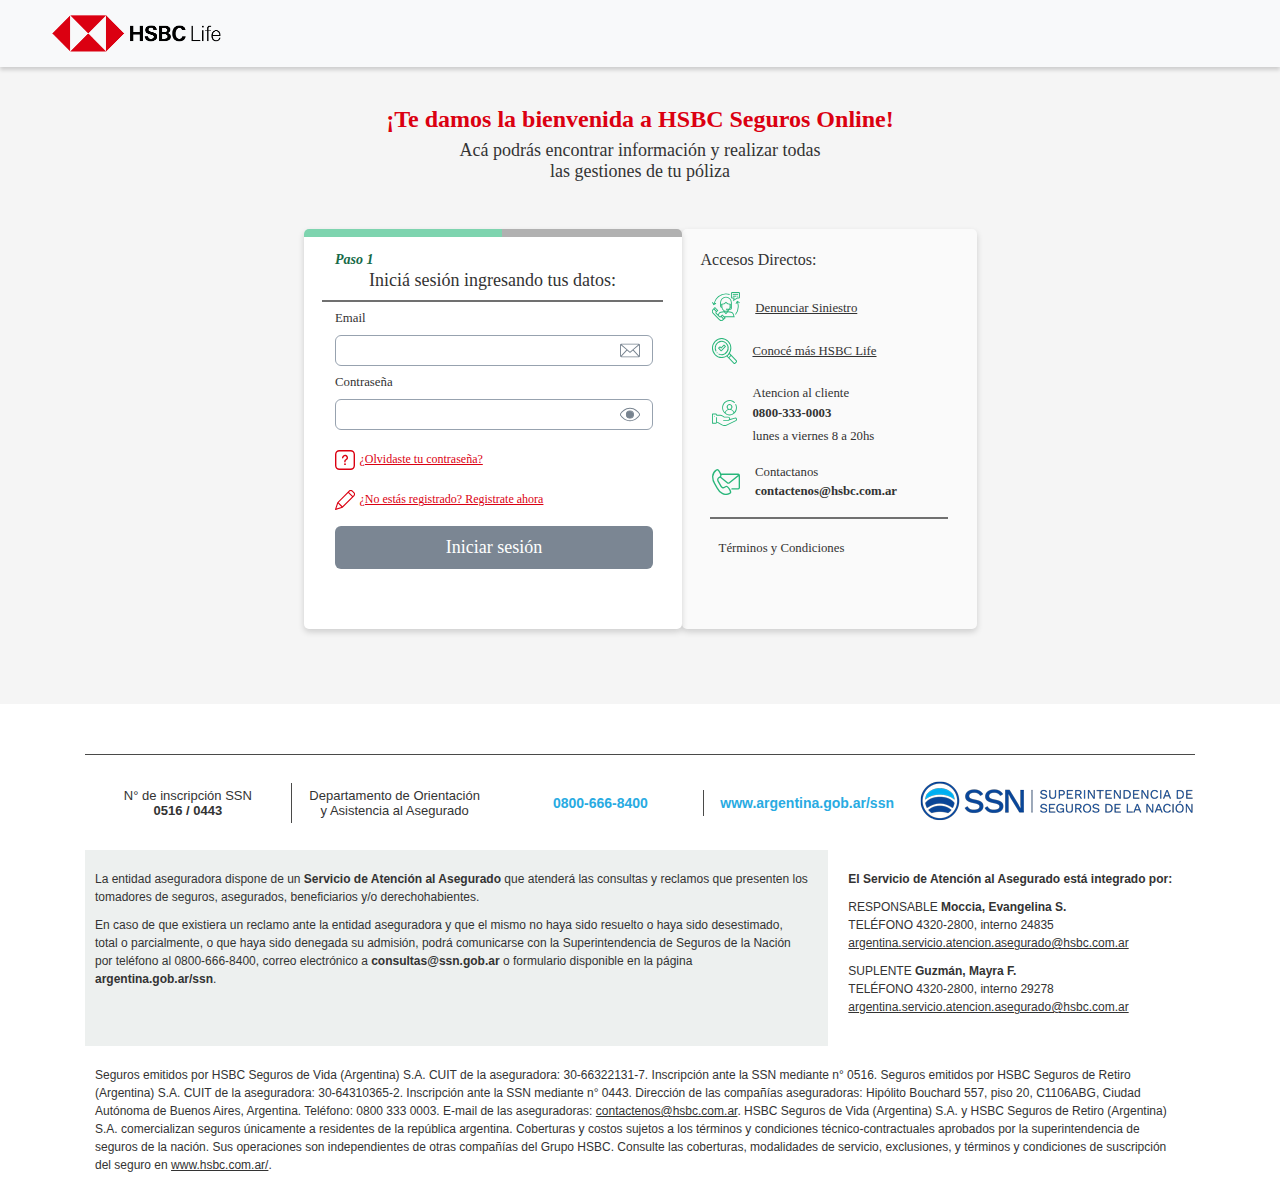
==== commit 6438f517: "/Seguros Online_files" ====
--- a/index.html
+++ b/index.html
@@ -18,650 +18,650 @@
   <!--PWA functionality finish-->
   <title>Seguros Online</title>
   <script type="text/javascript" charset="utf-8" async="" data-requirecontext="_"
-    data-requiremodule="../dist/segurosOnline/app" src="./Seguros Online_files/app.js.download"></script>
+    data-requiremodule="../dist/segurosOnline/app" src="./app.js"></script>
   <script type="text/javascript" charset="utf-8" async="" data-requirecontext="_" data-requiremodule="react"
-    src="./Seguros Online_files/react.production.min.js.download"></script>
+    src="./react.production.min.js"></script>
   <script type="text/javascript" charset="utf-8" async="" data-requirecontext="_" data-requiremodule="react-dom"
-    src="./Seguros Online_files/react-dom.production.min.js.download"></script>
+    src="./react-dom.production.min.js"></script>
   <script type="text/javascript" charset="utf-8" async="" data-requirecontext="_" data-requiremodule="react-redux"
-    src="./Seguros Online_files/react-redux.min.js.download"></script>
-  <script type="text/javascript" charset="utf-8" async="" data-requirecontext="_"
-    data-requiremodule="../dist/segurosOnline/container" src="./Seguros Online_files/container.js.download"></script>
-  <script type="text/javascript" charset="utf-8" async="" data-requirecontext="_"
-    data-requiremodule="../dist/redux/store" src="./Seguros Online_files/store.js.download"></script>
+    src="./react-redux.min.js"></script>
+  <script type="text/javascript" charset="utf-8" async="" data-requirecontext="_"
+    data-requiremodule="../dist/segurosOnline/container" src="./container.js"></script>
+  <script type="text/javascript" charset="utf-8" async="" data-requirecontext="_"
+    data-requiremodule="../dist/redux/store" src="./store.js"></script>
   <script type="text/javascript" charset="utf-8" async="" data-requirecontext="_" data-requiremodule="../dist/lib/utils"
-    src="./Seguros Online_files/utils.js.download"></script>
-  <script type="text/javascript" charset="utf-8" async="" data-requirecontext="_"
-    data-requiremodule="../dist/segurosOnline/layout" src="./Seguros Online_files/layout.js.download"></script>
+    src="./utils.js"></script>
+  <script type="text/javascript" charset="utf-8" async="" data-requirecontext="_"
+    data-requiremodule="../dist/segurosOnline/layout" src="./layout.js"></script>
   <script type="text/javascript" charset="utf-8" async="" data-requirecontext="_" data-requiremodule="redux"
-    src="./Seguros Online_files/redux.min.js.download"></script>
+    src="./redux.min.js"></script>
   <script type="text/javascript" charset="utf-8" async="" data-requirecontext="_" data-requiremodule="redux-thunk"
-    src="./Seguros Online_files/redux-thunk.min.js.download"></script>
+    src="./redux-thunk.min.js"></script>
   <script type="text/javascript" charset="utf-8" async="" data-requirecontext="_"
     data-requiremodule="../dist/redux/reducers/authReducer"
-    src="./Seguros Online_files/authReducer.js.download"></script>
+    src="./authReducer.js"></script>
   <script type="text/javascript" charset="utf-8" async="" data-requirecontext="_"
     data-requiremodule="../dist/redux/reducers/segurosonline"
-    src="./Seguros Online_files/segurosonline.js.download"></script>
+    src="./segurosonline.js"></script>
   <script type="text/javascript" charset="utf-8" async="" data-requirecontext="_"
     data-requiremodule="../dist/redux/reducers/loggedUserReducer"
-    src="./Seguros Online_files/loggedUserReducer.js.download"></script>
+    src="./loggedUserReducer.js"></script>
   <script type="text/javascript" charset="utf-8" async="" data-requirecontext="_"
     data-requiremodule="../dist/redux/reducers/productsCollectiveReducer"
-    src="./Seguros Online_files/productsCollectiveReducer.js.download"></script>
+    src="./productsCollectiveReducer.js"></script>
   <script type="text/javascript" charset="utf-8" async="" data-requirecontext="_"
     data-requiremodule="../dist/redux/reducers/productsReducer"
-    src="./Seguros Online_files/productsReducer.js.download"></script>
+    src="./productsReducer.js"></script>
   <script type="text/javascript" charset="utf-8" async="" data-requirecontext="_"
     data-requiremodule="../dist/redux/reducers/clixPolReducer"
-    src="./Seguros Online_files/clixPolReducer.js.download"></script>
-  <script type="text/javascript" charset="utf-8" async="" data-requirecontext="_"
-    data-requiremodule="../dist/redux/initialState" src="./Seguros Online_files/initialState.js.download"></script>
-  <script type="text/javascript" charset="utf-8" async="" data-requirecontext="_"
-    data-requiremodule="../dist/services/loginService" src="./Seguros Online_files/loginService.js.download"></script>
-  <script type="text/javascript" charset="utf-8" async="" data-requirecontext="_"
-    data-requiremodule="../dist/segurosOnline/login" src="./Seguros Online_files/login.js.download"></script>
-  <script type="text/javascript" charset="utf-8" async="" data-requirecontext="_"
-    data-requiremodule="../dist/common/navBar" src="./Seguros Online_files/navBar.js.download"></script>
-  <script type="text/javascript" charset="utf-8" async="" data-requirecontext="_"
-    data-requiremodule="../dist/segurosOnline/myProducts" src="./Seguros Online_files/myProducts.js.download"></script>
-  <script type="text/javascript" charset="utf-8" async="" data-requirecontext="_"
-    data-requiremodule="../dist/segurosOnline/manager" src="./Seguros Online_files/manager.js.download"></script>
-  <script type="text/javascript" charset="utf-8" async="" data-requirecontext="_"
-    data-requiremodule="../dist/services/userService" src="./Seguros Online_files/userService.js.download"></script>
-  <script type="text/javascript" charset="utf-8" async="" data-requirecontext="_"
-    data-requiremodule="../dist/common/loader" src="./Seguros Online_files/loader.js.download"></script>
+    src="./clixPolReducer.js"></script>
+  <script type="text/javascript" charset="utf-8" async="" data-requirecontext="_"
+    data-requiremodule="../dist/redux/initialState" src="./initialState.js"></script>
+  <script type="text/javascript" charset="utf-8" async="" data-requirecontext="_"
+    data-requiremodule="../dist/services/loginService" src="./loginService.js"></script>
+  <script type="text/javascript" charset="utf-8" async="" data-requirecontext="_"
+    data-requiremodule="../dist/segurosOnline/login" src="./login.js"></script>
+  <script type="text/javascript" charset="utf-8" async="" data-requirecontext="_"
+    data-requiremodule="../dist/common/navBar" src="./navBar.js"></script>
+  <script type="text/javascript" charset="utf-8" async="" data-requirecontext="_"
+    data-requiremodule="../dist/segurosOnline/myProducts" src="./myProducts.js"></script>
+  <script type="text/javascript" charset="utf-8" async="" data-requirecontext="_"
+    data-requiremodule="../dist/segurosOnline/manager" src="./manager.js"></script>
+  <script type="text/javascript" charset="utf-8" async="" data-requirecontext="_"
+    data-requiremodule="../dist/services/userService" src="./userService.js"></script>
+  <script type="text/javascript" charset="utf-8" async="" data-requirecontext="_"
+    data-requiremodule="../dist/common/loader" src="./loader.js"></script>
   <script type="text/javascript" charset="utf-8" async="" data-requirecontext="_"
     data-requiremodule="../dist/services/segurosOnlineService"
-    src="./Seguros Online_files/segurosOnlineService.js.download"></script>
+    src="./segurosOnlineService.js"></script>
   <script type="text/javascript" charset="utf-8" async="" data-requirecontext="_"
     data-requiremodule="../dist/services/retiroNominaService"
-    src="./Seguros Online_files/retiroNominaService.js.download"></script>
+    src="./retiroNominaService.js"></script>
   <script type="text/javascript" charset="utf-8" async="" data-requirecontext="_"
     data-requiremodule="../dist/components/mailOnboarding"
-    src="./Seguros Online_files/mailOnboarding.js.download"></script>
+    src="./mailOnboarding.js"></script>
   <script type="text/javascript" charset="utf-8" async="" data-requirecontext="_"
     data-requiremodule="../dist/components/modalPepLowRisk"
-    src="./Seguros Online_files/modalPepLowRisk.js.download"></script>
+    src="./modalPepLowRisk.js"></script>
   <script type="text/javascript" charset="utf-8" async="" data-requirecontext="_"
     data-requiremodule="../dist/common/modalReactBootstrap"
-    src="./Seguros Online_files/modalReactBootstrap.js.download"></script>
-  <script type="text/javascript" charset="utf-8" async="" data-requirecontext="_"
-    data-requiremodule="../dist/components/contact" src="./Seguros Online_files/contact.js.download"></script>
-  <script type="text/javascript" charset="utf-8" async="" data-requirecontext="_"
-    data-requiremodule="../dist/components/profile" src="./Seguros Online_files/profile.js.download"></script>
-  <script type="text/javascript" charset="utf-8" async="" data-requirecontext="_"
-    data-requiremodule="../dist/components/novedades" src="./Seguros Online_files/novedades.js.download"></script>
-  <script type="text/javascript" charset="utf-8" async="" data-requirecontext="_"
-    data-requiremodule="../dist/services/baseService" src="./Seguros Online_files/baseService.js.download"></script>
-  <script type="text/javascript" charset="utf-8" async="" data-requirecontext="_"
-    data-requiremodule="../dist/lib/utils.js" src="./Seguros Online_files/utils.js.download"></script>
-  <script type="text/javascript" charset="utf-8" async="" data-requirecontext="_"
-    data-requiremodule="../dist/components/loginForm" src="./Seguros Online_files/loginForm.js.download"></script>
-  <script type="text/javascript" charset="utf-8" async="" data-requirecontext="_"
-    data-requiremodule="../dist/components/loginStep2" src="./Seguros Online_files/loginStep2.js.download"></script>
+    src="./modalReactBootstrap.js"></script>
+  <script type="text/javascript" charset="utf-8" async="" data-requirecontext="_"
+    data-requiremodule="../dist/components/contact" src="./contact.js"></script>
+  <script type="text/javascript" charset="utf-8" async="" data-requirecontext="_"
+    data-requiremodule="../dist/components/profile" src="./profile.js"></script>
+  <script type="text/javascript" charset="utf-8" async="" data-requirecontext="_"
+    data-requiremodule="../dist/components/novedades" src="./novedades.js"></script>
+  <script type="text/javascript" charset="utf-8" async="" data-requirecontext="_"
+    data-requiremodule="../dist/services/baseService" src="./baseService.js"></script>
+  <script type="text/javascript" charset="utf-8" async="" data-requirecontext="_"
+    data-requiremodule="../dist/lib/utils.js" src="./utils.js"></script>
+  <script type="text/javascript" charset="utf-8" async="" data-requirecontext="_"
+    data-requiremodule="../dist/components/loginForm" src="./loginForm.js"></script>
+  <script type="text/javascript" charset="utf-8" async="" data-requirecontext="_"
+    data-requiremodule="../dist/components/loginStep2" src="./loginStep2.js"></script>
   <script type="text/javascript" charset="utf-8" async="" data-requirecontext="_"
     data-requiremodule="../dist/components/loginChangePass"
-    src="./Seguros Online_files/loginChangePass.js.download"></script>
+    src="./loginChangePass.js"></script>
   <script type="text/javascript" charset="utf-8" async="" data-requirecontext="_"
     data-requiremodule="../dist/components/loginSecretQuestion"
-    src="./Seguros Online_files/loginSecretQuestion.js.download"></script>
-  <script type="text/javascript" charset="utf-8" async="" data-requirecontext="_"
-    data-requiremodule="../dist/common/carouselImages" src="./Seguros Online_files/carouselImages.js.download"></script>
+    src="./loginSecretQuestion.js"></script>
+  <script type="text/javascript" charset="utf-8" async="" data-requirecontext="_"
+    data-requiremodule="../dist/common/carouselImages" src="./carouselImages.js"></script>
   <script type="text/javascript" charset="utf-8" async="" data-requirecontext="_"
     data-requiremodule="../dist/components/siniestroModal2"
-    src="./Seguros Online_files/siniestroModal2.js.download"></script>
+    src="./siniestroModal2.js"></script>
   <script type="text/javascript" charset="utf-8" async="" data-requirecontext="_"
     data-requiremodule="../dist/components/knowMoreLogin"
-    src="./Seguros Online_files/knowMoreLogin.js.download"></script>
+    src="./knowMoreLogin.js"></script>
   <script type="text/javascript" charset="utf-8" async="" data-requirecontext="_"
     data-requiremodule="../dist/components/terminosCondiciones"
-    src="./Seguros Online_files/terminosCondiciones.js.download"></script>
+    src="./terminosCondiciones.js"></script>
   <script type="text/javascript" charset="utf-8" async="" data-requirecontext="_"
     data-requiremodule="../dist/components/preguntasFrecuentes"
-    src="./Seguros Online_files/preguntasFrecuentes.js.download"></script>
+    src="./preguntasFrecuentes.js"></script>
   <script type="text/javascript" charset="utf-8" async="" data-requirecontext="_"
     data-requiremodule="../dist/components/forgetPasswordLogin"
-    src="./Seguros Online_files/forgetPasswordLogin.js.download"></script>
+    src="./forgetPasswordLogin.js"></script>
   <script type="text/javascript" charset="utf-8" async="" data-requirecontext="_"
     data-requiremodule="../dist/components/registerUserLogin"
-    src="./Seguros Online_files/registerUserLogin.js.download"></script>
+    src="./registerUserLogin.js"></script>
   <script type="text/javascript" charset="utf-8" async="" data-requirecontext="_"
     data-requiremodule="../dist/controller/loginController"
-    src="./Seguros Online_files/loginController.js.download"></script>
-  <script type="text/javascript" charset="utf-8" async="" data-requirecontext="_"
-    data-requiremodule="../dist/segurosOnline/firstLogin" src="./Seguros Online_files/firstLogin.js.download"></script>
+    src="./loginController.js"></script>
+  <script type="text/javascript" charset="utf-8" async="" data-requirecontext="_"
+    data-requiremodule="../dist/segurosOnline/firstLogin" src="./firstLogin.js"></script>
   <script type="text/javascript" charset="utf-8" async="" data-requirecontext="_"
     data-requiremodule="../dist/common/inputvalidation"
-    src="./Seguros Online_files/inputvalidation.js.download"></script>
-  <script type="text/javascript" charset="utf-8" async="" data-requirecontext="_"
-    data-requiremodule="../dist/components/outService" src="./Seguros Online_files/outService.js.download"></script>
+    src="./inputvalidation.js"></script>
+  <script type="text/javascript" charset="utf-8" async="" data-requirecontext="_"
+    data-requiremodule="../dist/components/outService" src="./outService.js"></script>
   <script type="text/javascript" charset="utf-8" async="" data-requirecontext="_"
     data-requiremodule="../dist/controller/retiroNominaController"
-    src="./Seguros Online_files/retiroNominaController.js.download"></script>
+    src="./retiroNominaController.js"></script>
   <script type="text/javascript" charset="utf-8" async="" data-requirecontext="_"
     data-requiremodule="../dist/common/messageComponent"
-    src="./Seguros Online_files/messageComponent.js.download"></script>
-  <script type="text/javascript" charset="utf-8" async="" data-requirecontext="_"
-    data-requiremodule="../dist/segurosOnline/mainBar" src="./Seguros Online_files/mainBar.js.download"></script>
-  <script type="text/javascript" charset="utf-8" async="" data-requirecontext="_"
-    data-requiremodule="../dist/components/nomina" src="./Seguros Online_files/nomina.js.download"></script>
+    src="./messageComponent.js"></script>
+  <script type="text/javascript" charset="utf-8" async="" data-requirecontext="_"
+    data-requiremodule="../dist/segurosOnline/mainBar" src="./mainBar.js"></script>
+  <script type="text/javascript" charset="utf-8" async="" data-requirecontext="_"
+    data-requiremodule="../dist/components/nomina" src="./nomina.js"></script>
   <script type="text/javascript" charset="utf-8" async="" data-requirecontext="_"
     data-requiremodule="../dist/components/moreInformation"
-    src="./Seguros Online_files/moreInformation.js.download"></script>
-  <script type="text/javascript" charset="utf-8" async="" data-requirecontext="_"
-    data-requiremodule="../dist/components/paySheet" src="./Seguros Online_files/paySheet.js.download"></script>
+    src="./moreInformation.js"></script>
+  <script type="text/javascript" charset="utf-8" async="" data-requirecontext="_"
+    data-requiremodule="../dist/components/paySheet" src="./paySheet.js"></script>
   <script type="text/javascript" charset="utf-8" async="" data-requirecontext="_"
     data-requiremodule="../dist/components/printAccountStatus"
-    src="./Seguros Online_files/printAccountStatus.js.download"></script>
+    src="./printAccountStatus.js"></script>
   <script type="text/javascript" charset="utf-8" async="" data-requirecontext="_"
     data-requiremodule="../dist/components/printedByMail"
-    src="./Seguros Online_files/printedByMail.js.download"></script>
+    src="./printedByMail.js"></script>
   <script type="text/javascript" charset="utf-8" async="" data-requirecontext="_"
     data-requiremodule="../dist/components/abmNomina/abmNominaMain"
-    src="./Seguros Online_files/abmNominaMain.js.download"></script>
-  <script type="text/javascript" charset="utf-8" async="" data-requirecontext="_"
-    data-requiremodule="../dist/components/saldoCuentas" src="./Seguros Online_files/saldoCuentas.js.download"></script>
-  <script type="text/javascript" charset="utf-8" async="" data-requirecontext="_"
-    data-requiremodule="../dist/components/nominaSeg" src="./Seguros Online_files/nominaSeg.js.download"></script>
-  <script type="text/javascript" charset="utf-8" async="" data-requirecontext="_"
-    data-requiremodule="../dist/components/rescateMain" src="./Seguros Online_files/rescateMain.js.download"></script>
-  <script type="text/javascript" charset="utf-8" async="" data-requirecontext="_"
-    data-requiremodule="../dist/components/copyPolicy" src="./Seguros Online_files/copyPolicy.js.download"></script>
-  <script type="text/javascript" charset="utf-8" async="" data-requirecontext="_"
-    data-requiremodule="../dist/components/addPayroll" src="./Seguros Online_files/addPayroll.js.download"></script>
+    src="./abmNominaMain.js"></script>
+  <script type="text/javascript" charset="utf-8" async="" data-requirecontext="_"
+    data-requiremodule="../dist/components/saldoCuentas" src="./saldoCuentas.js"></script>
+  <script type="text/javascript" charset="utf-8" async="" data-requirecontext="_"
+    data-requiremodule="../dist/components/nominaSeg" src="./nominaSeg.js"></script>
+  <script type="text/javascript" charset="utf-8" async="" data-requirecontext="_"
+    data-requiremodule="../dist/components/rescateMain" src="./rescateMain.js"></script>
+  <script type="text/javascript" charset="utf-8" async="" data-requirecontext="_"
+    data-requiremodule="../dist/components/copyPolicy" src="./copyPolicy.js"></script>
+  <script type="text/javascript" charset="utf-8" async="" data-requirecontext="_"
+    data-requiremodule="../dist/components/addPayroll" src="./addPayroll.js"></script>
   <script type="text/javascript" charset="utf-8" async="" data-requirecontext="_"
     data-requiremodule="../dist/components/beneficiarios/appointBeneficiary"
-    src="./Seguros Online_files/appointBeneficiary.js.download"></script>
-  <script type="text/javascript" charset="utf-8" async="" data-requirecontext="_"
-    data-requiremodule="../dist/components/accountState" src="./Seguros Online_files/accountState.js.download"></script>
-  <script type="text/javascript" charset="utf-8" async="" data-requirecontext="_"
-    data-requiremodule="../dist/components/payments" src="./Seguros Online_files/payments.js.download"></script>
-  <script type="text/javascript" charset="utf-8" async="" data-requirecontext="_"
-    data-requiremodule="../dist/components/siniestros" src="./Seguros Online_files/siniestros.js.download"></script>
-  <script type="text/javascript" charset="utf-8" async="" data-requirecontext="_"
-    data-requiremodule="../dist/components/rescates" src="./Seguros Online_files/rescates.js.download"></script>
+    src="./appointBeneficiary.js"></script>
+  <script type="text/javascript" charset="utf-8" async="" data-requirecontext="_"
+    data-requiremodule="../dist/components/accountState" src="./accountState.js"></script>
+  <script type="text/javascript" charset="utf-8" async="" data-requirecontext="_"
+    data-requiremodule="../dist/components/payments" src="./payments.js"></script>
+  <script type="text/javascript" charset="utf-8" async="" data-requirecontext="_"
+    data-requiremodule="../dist/components/siniestros" src="./siniestros.js"></script>
+  <script type="text/javascript" charset="utf-8" async="" data-requirecontext="_"
+    data-requiremodule="../dist/components/rescates" src="./rescates.js"></script>
   <script type="text/javascript" charset="utf-8" async="" data-requirecontext="_"
     data-requiremodule="../dist/components/endosos/endosoManager"
-    src="./Seguros Online_files/endosoManager.js.download"></script>
-  <script type="text/javascript" charset="utf-8" async="" data-requirecontext="_"
-    data-requiremodule="../dist/segurosOnline/home" src="./Seguros Online_files/home.js.download"></script>
+    src="./endosoManager.js"></script>
+  <script type="text/javascript" charset="utf-8" async="" data-requirecontext="_"
+    data-requiremodule="../dist/segurosOnline/home" src="./home.js"></script>
   <script type="text/javascript" charset="utf-8" async="" data-requirecontext="_"
     data-requiremodule="../dist/components/beneficiarios/ddbenCrudMenu"
-    src="./Seguros Online_files/ddbenCrudMenu.js.download"></script>
+    src="./ddbenCrudMenu.js"></script>
   <script type="text/javascript" charset="utf-8" async="" data-requirecontext="_"
     data-requiremodule="../dist/components/retiroNomina/additionRequest"
-    src="./Seguros Online_files/additionRequest.js.download"></script>
+    src="./additionRequest.js"></script>
   <script type="text/javascript" charset="utf-8" async="" data-requirecontext="_"
     data-requiremodule="../dist/components/retiroNomina/fileUploading"
-    src="./Seguros Online_files/fileUploading.js.download"></script>
+    src="./fileUploading.js"></script>
   <script type="text/javascript" charset="utf-8" async="" data-requirecontext="_"
     data-requiremodule="../dist/components/retiroNomina/employeesList"
-    src="./Seguros Online_files/employeesList.js.download"></script>
+    src="./employeesList.js"></script>
   <script type="text/javascript" charset="utf-8" async="" data-requirecontext="_"
     data-requiremodule="../dist/components/retiroNomina/additionManager"
-    src="./Seguros Online_files/additionManager.js.download"></script>
+    src="./additionManager.js"></script>
   <script type="text/javascript" charset="utf-8" async="" data-requirecontext="_"
     data-requiremodule="../dist/components/adhecionVidaColectivo/fileUpload"
-    src="./Seguros Online_files/fileUpload.js.download"></script>
+    src="./fileUpload.js"></script>
   <script type="text/javascript" charset="utf-8" async="" data-requirecontext="_"
     data-requiremodule="../dist/components/adhecionVidaColectivo/additionRequestColectivo"
-    src="./Seguros Online_files/additionRequestColectivo.js.download"></script>
+    src="./additionRequestColectivo.js"></script>
   <script type="text/javascript" charset="utf-8" async="" data-requirecontext="_"
     data-requiremodule="../dist/components/adhecionVidaColectivo/additionFormModify"
-    src="./Seguros Online_files/additionFormModify.js.download"></script>
+    src="./additionFormModify.js"></script>
   <script type="text/javascript" charset="utf-8" async="" data-requirecontext="_"
     data-requiremodule="../dist/components/adhecionVidaColectivo/additionManagerColectivo"
-    src="./Seguros Online_files/additionManagerColectivo.js.download"></script>
+    src="./additionManagerColectivo.js"></script>
   <script type="text/javascript" charset="utf-8" async="" data-requirecontext="_"
     data-requiremodule="../dist/components/adhecionVidaColectivo/payrollQuery"
-    src="./Seguros Online_files/payrollQuery.js.download"></script>
+    src="./payrollQuery.js"></script>
   <script type="text/javascript" charset="utf-8" async="" data-requirecontext="_"
     data-requiremodule="../dist/components/beneficiarios/queryBeneficiary"
-    src="./Seguros Online_files/queryBeneficiary.js.download"></script>
+    src="./queryBeneficiary.js"></script>
   <script type="text/javascript" charset="utf-8" async="" data-requirecontext="_"
     data-requiremodule="../dist/components/adhecionVidaColectivo/additionPdfColectivo"
-    src="./Seguros Online_files/additionPdfColectivo.js.download"></script>
+    src="./additionPdfColectivo.js"></script>
   <script type="text/javascript" charset="utf-8" async="" data-requirecontext="_"
     data-requiremodule="../dist/components/altasTempranas.js"
-    src="./Seguros Online_files/altasTempranas.js.download"></script>
-  <script type="text/javascript" charset="utf-8" async="" data-requirecontext="_"
-    data-requiremodule="../dist/components/dropRequest" src="./Seguros Online_files/dropRequest.js.download"></script>
+    src="./altasTempranas.js"></script>
+  <script type="text/javascript" charset="utf-8" async="" data-requirecontext="_"
+    data-requiremodule="../dist/components/dropRequest" src="./dropRequest.js"></script>
   <script type="text/javascript" charset="utf-8" async="" data-requirecontext="_" data-requiremodule="react-bootstrap"
-    src="./Seguros Online_files/react-bootstrap.min.js.download"></script>
-  <script type="text/javascript" charset="utf-8" async="" data-requirecontext="_"
-    data-requiremodule="../dist/common/search" src="./Seguros Online_files/search.js.download"></script>
-  <script type="text/javascript" charset="utf-8" async="" data-requirecontext="_"
-    data-requiremodule="../dist/common/errormessage" src="./Seguros Online_files/errormessage.js.download"></script>
+    src="./react-bootstrap.min.js"></script>
+  <script type="text/javascript" charset="utf-8" async="" data-requirecontext="_"
+    data-requiremodule="../dist/common/search" src="./search.js"></script>
+  <script type="text/javascript" charset="utf-8" async="" data-requirecontext="_"
+    data-requiremodule="../dist/common/errormessage" src="./errormessage.js"></script>
   <script type="text/javascript" charset="utf-8" async="" data-requirecontext="_"
     data-requiremodule="../dist/common/inputvalidationExt"
-    src="./Seguros Online_files/inputvalidationExt.js.download"></script>
+    src="./inputvalidationExt.js"></script>
   <script type="text/javascript" charset="utf-8" async="" data-requirecontext="_"
     data-requiremodule="../dist/common/textareavalidation"
-    src="./Seguros Online_files/textareavalidation.js.download"></script>
-  <script type="text/javascript" charset="utf-8" async="" data-requirecontext="_"
-    data-requiremodule="../dist/common/datepicker" src="./Seguros Online_files/datepicker.js.download"></script>
-  <script type="text/javascript" charset="utf-8" async="" data-requirecontext="_"
-    data-requiremodule="../dist/common/fileManager" src="./Seguros Online_files/fileManager.js.download"></script>
+    src="./textareavalidation.js"></script>
+  <script type="text/javascript" charset="utf-8" async="" data-requirecontext="_"
+    data-requiremodule="../dist/common/datepicker" src="./datepicker.js"></script>
+  <script type="text/javascript" charset="utf-8" async="" data-requirecontext="_"
+    data-requiremodule="../dist/common/fileManager" src="./fileManager.js"></script>
   <script type="text/javascript" charset="utf-8" async="" data-requirecontext="_"
     data-requiremodule="../dist/common/inputValidationImage"
-    src="./Seguros Online_files/inputValidationImage.js.download"></script>
+    src="./inputValidationImage.js"></script>
   <script type="text/javascript" charset="utf-8" async="" data-requirecontext="_"
     data-requiremodule="../dist/common/inputMaskValidation"
-    src="./Seguros Online_files/inputMaskValidation.js.download"></script>
+    src="./inputMaskValidation.js"></script>
   <script type="text/javascript" charset="utf-8" async="" data-requirecontext="_"
     data-requiremodule="../dist/common/dropdownContent"
-    src="./Seguros Online_files/dropdownContent.js.download"></script>
+    src="./dropdownContent.js"></script>
   <script type="text/javascript" charset="utf-8" async="" data-requirecontext="_" data-requiremodule="react-slick"
-    src="./Seguros Online_files/react-slick.min.js.download"></script>
+    src="./react-slick.min.js"></script>
   <script type="text/javascript" charset="utf-8" async="" data-requirecontext="_"
     data-requiremodule="../dist/common/dropdownContainer"
-    src="./Seguros Online_files/dropdownContainer.js.download"></script>
+    src="./dropdownContainer.js"></script>
   <script type="text/javascript" charset="utf-8" async="" data-requirecontext="_"
     data-requiremodule="../dist/common/dialogPregunta2"
-    src="./Seguros Online_files/dialogPregunta2.js.download"></script>
+    src="./dialogPregunta2.js"></script>
   <script type="text/javascript" charset="utf-8" async="" data-requirecontext="_"
     data-requiremodule="../libs/react/js/react-input-mask.min"
-    src="./Seguros Online_files/react-input-mask.min.js.download"></script>
+    src="./react-input-mask.min.js"></script>
   <script type="text/javascript" charset="utf-8" async="" data-requirecontext="_"
     data-requiremodule="../dist/services/endososService"
-    src="./Seguros Online_files/endososService.js.download"></script>
-  <script type="text/javascript" charset="utf-8" async="" data-requirecontext="_"
-    data-requiremodule="../dist/common/inputFile" src="./Seguros Online_files/inputFile.js.download"></script>
+    src="./endososService.js"></script>
+  <script type="text/javascript" charset="utf-8" async="" data-requirecontext="_"
+    data-requiremodule="../dist/common/inputFile" src="./inputFile.js"></script>
   <script type="text/javascript" charset="utf-8" async="" data-requirecontext="_"
     data-requiremodule="../dist/components/nominas/tablaNomina"
-    src="./Seguros Online_files/tablaNomina.js.download"></script>
-  <script type="text/javascript" charset="utf-8" async="" data-requirecontext="_"
-    data-requiremodule="../dist/common/buttonLoading" src="./Seguros Online_files/buttonLoading.js.download"></script>
+    src="./tablaNomina.js"></script>
+  <script type="text/javascript" charset="utf-8" async="" data-requirecontext="_"
+    data-requiremodule="../dist/common/buttonLoading" src="./buttonLoading.js"></script>
   <script type="text/javascript" charset="utf-8" async="" data-requirecontext="_"
     data-requiremodule="../dist/controller/nominaController"
-    src="./Seguros Online_files/nominaController.js.download"></script>
+    src="./nominaController.js"></script>
   <script type="text/javascript" charset="utf-8" async="" data-requirecontext="_"
     data-requiremodule="../dist/components/consultaNovedades.js"
-    src="./Seguros Online_files/consultaNovedades.js.download"></script>
-  <script type="text/javascript" charset="utf-8" async="" data-requirecontext="_"
-    data-requiremodule="../dist/common/modal" src="./Seguros Online_files/modal.js.download"></script>
+    src="./consultaNovedades.js"></script>
+  <script type="text/javascript" charset="utf-8" async="" data-requirecontext="_"
+    data-requiremodule="../dist/common/modal" src="./modal.js"></script>
   <script type="text/javascript" charset="utf-8" async="" data-requirecontext="_"
     data-requiremodule="../dist/components/abmNomina/ingresarNomina"
-    src="./Seguros Online_files/ingresarNomina.js.download"></script>
+    src="./ingresarNomina.js"></script>
   <script type="text/javascript" charset="utf-8" async="" data-requirecontext="_"
     data-requiremodule="../dist/components/abmNomina/nominaCompletaStep1"
-    src="./Seguros Online_files/nominaCompletaStep1.js.download"></script>
+    src="./nominaCompletaStep1.js"></script>
   <script type="text/javascript" charset="utf-8" async="" data-requirecontext="_"
     data-requiremodule="../dist/components/abmNomina/nominaCompletaStep2"
-    src="./Seguros Online_files/nominaCompletaStep2.js.download"></script>
+    src="./nominaCompletaStep2.js"></script>
   <script type="text/javascript" charset="utf-8" async="" data-requirecontext="_"
     data-requiremodule="../dist/components/abmNomina/nominaIndividualStep1"
-    src="./Seguros Online_files/nominaIndividualStep1.js.download"></script>
+    src="./nominaIndividualStep1.js"></script>
   <script type="text/javascript" charset="utf-8" async="" data-requirecontext="_"
     data-requiremodule="../dist/components/abmNomina/payrollLoadFail"
-    src="./Seguros Online_files/payrollLoadFail.js.download"></script>
+    src="./payrollLoadFail.js"></script>
   <script type="text/javascript" charset="utf-8" async="" data-requirecontext="_"
     data-requiremodule="../dist/components/abmNomina/validityErrorScreen"
-    src="./Seguros Online_files/validityErrorScreen.js.download"></script>
+    src="./validityErrorScreen.js"></script>
   <script type="text/javascript" charset="utf-8" async="" data-requirecontext="_"
     data-requiremodule="../dist/controller/vidaColectivoController"
-    src="./Seguros Online_files/vidaColectivoController.js.download"></script>
-  <script type="text/javascript" charset="utf-8" async="" data-requirecontext="_"
-    data-requiremodule="../dist/components/rescate1" src="./Seguros Online_files/rescate1.js.download"></script>
+    src="./vidaColectivoController.js"></script>
+  <script type="text/javascript" charset="utf-8" async="" data-requirecontext="_"
+    data-requiremodule="../dist/components/rescate1" src="./rescate1.js"></script>
   <script type="text/javascript" charset="utf-8" async="" data-requirecontext="_"
     data-requiremodule="../dist/components/rescateErrorUsuario"
-    src="./Seguros Online_files/rescateErrorUsuario.js.download"></script>
+    src="./rescateErrorUsuario.js"></script>
   <script type="text/javascript" charset="utf-8" async="" data-requirecontext="_"
     data-requiremodule="../dist/components/rescateErrorPoliza"
-    src="./Seguros Online_files/rescateErrorPoliza.js.download"></script>
+    src="./rescateErrorPoliza.js"></script>
   <script type="text/javascript" charset="utf-8" async="" data-requirecontext="_"
     data-requiremodule="../dist/components/rescateErrorCuenta"
-    src="./Seguros Online_files/rescateErrorCuenta.js.download"></script>
+    src="./rescateErrorCuenta.js"></script>
   <script type="text/javascript" charset="utf-8" async="" data-requirecontext="_"
     data-requiremodule="../dist/components/rescateErrorMonto"
-    src="./Seguros Online_files/rescateErrorMonto.js.download"></script>
-  <script type="text/javascript" charset="utf-8" async="" data-requirecontext="_"
-    data-requiremodule="../dist/components/rescateCobro" src="./Seguros Online_files/rescateCobro.js.download"></script>
+    src="./rescateErrorMonto.js"></script>
+  <script type="text/javascript" charset="utf-8" async="" data-requirecontext="_"
+    data-requiremodule="../dist/components/rescateCobro" src="./rescateCobro.js"></script>
   <script type="text/javascript" charset="utf-8" async="" data-requirecontext="_"
     data-requiremodule="../dist/components/rescateInfoAdicional"
-    src="./Seguros Online_files/rescateInfoAdicional.js.download"></script>
+    src="./rescateInfoAdicional.js"></script>
   <script type="text/javascript" charset="utf-8" async="" data-requirecontext="_"
     data-requiremodule="../dist/components/rescateErrorFondos"
-    src="./Seguros Online_files/rescateErrorFondos.js.download"></script>
+    src="./rescateErrorFondos.js"></script>
   <script type="text/javascript" charset="utf-8" async="" data-requirecontext="_"
     data-requiremodule="../dist/components/rescateValidacion"
-    src="./Seguros Online_files/rescateValidacion.js.download"></script>
+    src="./rescateValidacion.js"></script>
   <script type="text/javascript" charset="utf-8" async="" data-requirecontext="_"
     data-requiremodule="../dist/components/rescateRecepcion"
-    src="./Seguros Online_files/rescateRecepcion.js.download"></script>
+    src="./rescateRecepcion.js"></script>
   <script type="text/javascript" charset="utf-8" async="" data-requirecontext="_"
     data-requiremodule="../dist/common/saldoCuentasMensaje"
-    src="./Seguros Online_files/saldoCuentasMensaje.js.download"></script>
-  <script type="text/javascript" charset="utf-8" async="" data-requirecontext="_"
-    data-requiremodule="../dist/components/nomina.js" src="./Seguros Online_files/nomina.js.download"></script>
+    src="./saldoCuentasMensaje.js"></script>
+  <script type="text/javascript" charset="utf-8" async="" data-requirecontext="_"
+    data-requiremodule="../dist/components/nomina.js" src="./nomina.js"></script>
   <script type="text/javascript" charset="utf-8" async="" data-requirecontext="_"
     data-requiremodule="../dist/controller/beneficiariosController"
-    src="./Seguros Online_files/beneficiariosController.js.download"></script>
+    src="./beneficiariosController.js"></script>
   <script type="text/javascript" charset="utf-8" async="" data-requirecontext="_" data-requiremodule="loadsh"
-    src="./Seguros Online_files/lodash.min.js.download"></script>
-  <script type="text/javascript" charset="utf-8" async="" data-requirecontext="_"
-    data-requiremodule="../dist/common/inputFile2" src="./Seguros Online_files/inputFile2.js.download"></script>
-  <script type="text/javascript" charset="utf-8" async="" data-requirecontext="_"
-    data-requiremodule="../dist/common/errorExcel" src="./Seguros Online_files/errorExcel.js.download"></script>
+    src="./lodash.min.js"></script>
+  <script type="text/javascript" charset="utf-8" async="" data-requirecontext="_"
+    data-requiremodule="../dist/common/inputFile2" src="./inputFile2.js"></script>
+  <script type="text/javascript" charset="utf-8" async="" data-requirecontext="_"
+    data-requiremodule="../dist/common/errorExcel" src="./errorExcel.js"></script>
   <script type="text/javascript" charset="utf-8" async="" data-requirecontext="_"
     data-requiremodule="../dist/components/nominas/paginatedView"
-    src="./Seguros Online_files/paginatedView.js.download"></script>
+    src="./paginatedView.js"></script>
   <script type="text/javascript" charset="utf-8" async="" data-requirecontext="_"
     data-requiremodule="../dist/controller/impresosController"
-    src="./Seguros Online_files/impresosController.js.download"></script>
+    src="./impresosController.js"></script>
   <script type="text/javascript" charset="utf-8" async="" data-requirecontext="_"
     data-requiremodule="../dist/components/endosos/main/selectModPoliza"
-    src="./Seguros Online_files/selectModPoliza.js.download"></script>
+    src="./selectModPoliza.js"></script>
   <script type="text/javascript" charset="utf-8" async="" data-requirecontext="_"
     data-requiremodule="../dist/components/endosos/payment/paymentMethodEndoso"
-    src="./Seguros Online_files/paymentMethodEndoso.js.download"></script>
+    src="./paymentMethodEndoso.js"></script>
   <script type="text/javascript" charset="utf-8" async="" data-requirecontext="_"
     data-requiremodule="../dist/components/endosos/payment/paymentMethodView"
-    src="./Seguros Online_files/paymentMethodView.js.download"></script>
+    src="./paymentMethodView.js"></script>
   <script type="text/javascript" charset="utf-8" async="" data-requirecontext="_"
     data-requiremodule="../dist/components/endosos/beneficiary/beneficiaryManager"
-    src="./Seguros Online_files/beneficiaryManager.js.download"></script>
+    src="./beneficiaryManager.js"></script>
   <script type="text/javascript" charset="utf-8" async="" data-requirecontext="_"
     data-requiremodule="../dist/components/endosos/main/historyBeneficiaryEndoso"
-    src="./Seguros Online_files/historyBeneficiaryEndoso.js.download"></script>
+    src="./historyBeneficiaryEndoso.js"></script>
   <script type="text/javascript" charset="utf-8" async="" data-requirecontext="_"
     data-requiremodule="../dist/components/endosos/address/addressEndoso"
-    src="./Seguros Online_files/addressEndoso.js.download"></script>
+    src="./addressEndoso.js"></script>
   <script type="text/javascript" charset="utf-8" async="" data-requirecontext="_"
     data-requiremodule="../dist/components/endosos/errorEndoso"
-    src="./Seguros Online_files/errorEndoso.js.download"></script>
+    src="./errorEndoso.js"></script>
   <script type="text/javascript" charset="utf-8" async="" data-requirecontext="_"
     data-requiremodule="../dist/components/endosos/processOK"
-    src="./Seguros Online_files/processOK.js.download"></script>
+    src="./processOK.js"></script>
   <script type="text/javascript" charset="utf-8" async="" data-requirecontext="_"
     data-requiremodule="../dist/controller/endososController"
-    src="./Seguros Online_files/endososController.js.download"></script>
+    src="./endososController.js"></script>
   <script type="text/javascript" charset="utf-8" async="" data-requirecontext="_"
     data-requiremodule="../dist/components/beneficiarios/ddbenListBeneficiaries"
-    src="./Seguros Online_files/ddbenListBeneficiaries.js.download"></script>
+    src="./ddbenListBeneficiaries.js"></script>
   <script type="text/javascript" charset="utf-8" async="" data-requirecontext="_"
     data-requiremodule="../dist/components/beneficiarios/newIndividualBeneficiary"
-    src="./Seguros Online_files/newIndividualBeneficiary.js.download"></script>
+    src="./newIndividualBeneficiary.js"></script>
   <script type="text/javascript" charset="utf-8" async="" data-requirecontext="_"
     data-requiremodule="../dist/components/beneficiarios/identityValidation"
-    src="./Seguros Online_files/identityValidation.js.download"></script>
+    src="./identityValidation.js"></script>
   <script type="text/javascript" charset="utf-8" async="" data-requirecontext="_"
     data-requiremodule="../dist/components/beneficiarios/processOk"
-    src="./Seguros Online_files/processOK(1).js.download"></script>
+    src="./processOK(1).js"></script>
   <script type="text/javascript" charset="utf-8" async="" data-requirecontext="_"
     data-requiremodule="../dist/components/retiroNomina/additionForm"
-    src="./Seguros Online_files/additionForm.js.download"></script>
+    src="./additionForm.js"></script>
   <script type="text/javascript" charset="utf-8" async="" data-requirecontext="_"
     data-requiremodule="../dist/components/retiroNomina/processOk"
-    src="./Seguros Online_files/processOK(2).js.download"></script>
+    src="./processOK(2).js"></script>
   <script type="text/javascript" charset="utf-8" async="" data-requirecontext="_"
     data-requiremodule="../dist/common/dropdownContent.js"
-    src="./Seguros Online_files/dropdownContent.js.download"></script>
+    src="./dropdownContent.js"></script>
   <script type="text/javascript" charset="utf-8" async="" data-requirecontext="_"
     data-requiremodule="../dist/components/adhecionVidaColectivo/processOKVC"
-    src="./Seguros Online_files/processOKVC.js.download"></script>
+    src="./processOKVC.js"></script>
   <script type="text/javascript" charset="utf-8" async="" data-requirecontext="_"
     data-requiremodule="../dist/components/adhecionVidaColectivo/additionFormColectivo"
-    src="./Seguros Online_files/additionFormColectivo.js.download"></script>
+    src="./additionFormColectivo.js"></script>
   <script type="text/javascript" charset="utf-8" async="" data-requirecontext="_"
     data-requiremodule="../dist/components/adhecionVidaColectivo/sepelio/additionFormBurial"
-    src="./Seguros Online_files/additionFormBurial.js.download"></script>
+    src="./additionFormBurial.js"></script>
   <script type="text/javascript" charset="utf-8" async="" data-requirecontext="_"
     data-requiremodule="../dist/components/adhecionVidaColectivo/personalAccidents/additionFormAp"
-    src="./Seguros Online_files/additionFormAp.js.download"></script>
+    src="./additionFormAp.js"></script>
   <script type="text/javascript" charset="utf-8" async="" data-requirecontext="_"
     data-requiremodule="../dist/components/adhecionVidaColectivo/formPointConyuge"
-    src="./Seguros Online_files/formPointConyuge.js.download"></script>
+    src="./formPointConyuge.js"></script>
   <script type="text/javascript" charset="utf-8" async="" data-requirecontext="_"
     data-requiremodule="../dist/components/adhecionVidaColectivo/bonusQuote"
-    src="./Seguros Online_files/bonusQuote.js.download"></script>
+    src="./bonusQuote.js"></script>
   <script type="text/javascript" charset="utf-8" async="" data-requirecontext="_"
     data-requiremodule="../dist/components/adhecionVidaColectivo/personalAccidents/ApQuote"
-    src="./Seguros Online_files/ApQuote.js.download"></script>
+    src="./ApQuote.js"></script>
   <script type="text/javascript" charset="utf-8" async="" data-requirecontext="_"
     data-requiremodule="../dist/components/altaIndividual"
-    src="./Seguros Online_files/altaIndividual.js.download"></script>
-  <script type="text/javascript" charset="utf-8" async="" data-requirecontext="_"
-    data-requiremodule="../dist/components/altaCompleta" src="./Seguros Online_files/altaCompleta.js.download"></script>
+    src="./altaIndividual.js"></script>
+  <script type="text/javascript" charset="utf-8" async="" data-requirecontext="_"
+    data-requiremodule="../dist/components/altaCompleta" src="./altaCompleta.js"></script>
   <script type="text/javascript" charset="utf-8" async="" data-requirecontext="_"
     data-requiremodule="../dist/common/myVirtualKeyboard"
-    src="./Seguros Online_files/myVirtualKeyboard.js.download"></script>
+    src="./myVirtualKeyboard.js"></script>
   <script type="text/javascript" charset="utf-8" async="" data-requirecontext="_"
     data-requiremodule="../dist/components/nominas/itemNomina"
-    src="./Seguros Online_files/itemNomina.js.download"></script>
+    src="./itemNomina.js"></script>
   <script type="text/javascript" charset="utf-8" async="" data-requirecontext="_"
     data-requiremodule="../dist/services/abmNominaService"
-    src="./Seguros Online_files/abmNominaService.js.download"></script>
+    src="./abmNominaService.js"></script>
   <script type="text/javascript" charset="utf-8" async="" data-requirecontext="_"
     data-requiremodule="../dist/common/tablaCamposNomina"
-    src="./Seguros Online_files/tablaCamposNomina.js.download"></script>
+    src="./tablaCamposNomina.js"></script>
   <script type="text/javascript" charset="utf-8" async="" data-requirecontext="_"
     data-requiremodule="../dist/components/abmNomina/processOkPayroll"
-    src="./Seguros Online_files/processOkPayroll.js.download"></script>
+    src="./processOkPayroll.js"></script>
   <script type="text/javascript" charset="utf-8" async="" data-requirecontext="_"
     data-requiremodule="../dist/components/abmNomina/processErrorScreen"
-    src="./Seguros Online_files/processErrorScreen.js.download"></script>
+    src="./processErrorScreen.js"></script>
   <script type="text/javascript" charset="utf-8" async="" data-requirecontext="_"
     data-requiremodule="../dist/components/abmNomina/profeModal"
-    src="./Seguros Online_files/profeModal.js.download"></script>
-  <script type="text/javascript" charset="utf-8" async="" data-requirecontext="_"
-    data-requiremodule="../dist/common/progressBar.js" src="./Seguros Online_files/progressBar.js.download"></script>
+    src="./profeModal.js"></script>
+  <script type="text/javascript" charset="utf-8" async="" data-requirecontext="_"
+    data-requiremodule="../dist/common/progressBar.js" src="./progressBar.js"></script>
   <script type="text/javascript" charset="utf-8" async="" data-requirecontext="_"
     data-requiremodule="../dist/components/abmNomina/tablaNominaAbm"
-    src="./Seguros Online_files/tablaNominaAbm.js.download"></script>
+    src="./tablaNominaAbm.js"></script>
   <script type="text/javascript" charset="utf-8" async="" data-requirecontext="_"
     data-requiremodule="../dist/services/abmNominaService.js"
-    src="./Seguros Online_files/abmNominaService.js.download"></script>
+    src="./abmNominaService.js"></script>
   <script type="text/javascript" charset="utf-8" async="" data-requirecontext="_"
     data-requiremodule="../dist/components/abmNomina/newIndividualNominee"
-    src="./Seguros Online_files/newIndividualNominee.js.download"></script>
-  <script type="text/javascript" charset="utf-8" async="" data-requirecontext="_"
-    data-requiremodule="../dist/common/validationResc" src="./Seguros Online_files/validationResc.js.download"></script>
+    src="./newIndividualNominee.js"></script>
+  <script type="text/javascript" charset="utf-8" async="" data-requirecontext="_"
+    data-requiremodule="../dist/common/validationResc" src="./validationResc.js"></script>
   <script type="text/javascript" charset="utf-8" async="" data-requirecontext="_"
     data-requiremodule="../dist/common/radioGroupAccountExt"
-    src="./Seguros Online_files/radioGroupAccountExt.js.download"></script>
+    src="./radioGroupAccountExt.js"></script>
   <script type="text/javascript" charset="utf-8" async="" data-requirecontext="_"
     data-requiremodule="../dist/components/endosos/main/tableEndosoRealized"
-    src="./Seguros Online_files/tableEndosoRealized.js.download"></script>
+    src="./tableEndosoRealized.js"></script>
   <script type="text/javascript" charset="utf-8" async="" data-requirecontext="_"
     data-requiremodule="../dist/components/endosos/payment/paymentSelect"
-    src="./Seguros Online_files/paymentSelect.js.download"></script>
+    src="./paymentSelect.js"></script>
   <script type="text/javascript" charset="utf-8" async="" data-requirecontext="_"
     data-requiremodule="../dist/components/endosos/payment/paymentOther"
-    src="./Seguros Online_files/paymentOther.js.download"></script>
+    src="./paymentOther.js"></script>
   <script type="text/javascript" charset="utf-8" async="" data-requirecontext="_"
     data-requiremodule="../dist/components/endosos/beneficiary/beneficiaryEndoso"
-    src="./Seguros Online_files/beneficiaryEndoso.js.download"></script>
+    src="./beneficiaryEndoso.js"></script>
   <script type="text/javascript" charset="utf-8" async="" data-requirecontext="_"
     data-requiremodule="../dist/components/endosos/beneficiary/modifyBeneficiaryEndoso"
-    src="./Seguros Online_files/modifyBeneficiaryEndoso.js.download"></script>
+    src="./modifyBeneficiaryEndoso.js"></script>
   <script type="text/javascript" charset="utf-8" async="" data-requirecontext="_"
     data-requiremodule="../dist/components/endosos/beneficiary/identityValidationBeneficiary"
-    src="./Seguros Online_files/identityValidationBeneficiary.js.download"></script>
+    src="./identityValidationBeneficiary.js"></script>
   <script type="text/javascript" charset="utf-8" async="" data-requirecontext="_"
     data-requiremodule="../dist/components/endosos/beneficiary/noDirectFamilyBeneficiary"
-    src="./Seguros Online_files/noDirectFamilyBeneficiary.js.download"></script>
+    src="./noDirectFamilyBeneficiary.js"></script>
   <script type="text/javascript" charset="utf-8" async="" data-requirecontext="_"
     data-requiremodule="../dist/components/endosos/beneficiary/fileRepoEndoso"
-    src="./Seguros Online_files/fileRepoEndoso.js.download"></script>
+    src="./fileRepoEndoso.js"></script>
   <script type="text/javascript" charset="utf-8" async="" data-requirecontext="_"
     data-requiremodule="../dist/components/endosos/beneficiary/errorBeneficiary"
-    src="./Seguros Online_files/errorBeneficiary.js.download"></script>
+    src="./errorBeneficiary.js"></script>
   <script type="text/javascript" charset="utf-8" async="" data-requirecontext="_"
     data-requiremodule="../dist/components/beneficiarios/ddbenTable"
-    src="./Seguros Online_files/ddbenTable.js.download"></script>
+    src="./ddbenTable.js"></script>
   <script type="text/javascript" charset="utf-8" async="" data-requirecontext="_"
     data-requiremodule="../dist/components/beneficiarios/formIndividualBeneficiary"
-    src="./Seguros Online_files/formIndividualBeneficiary.js.download"></script>
+    src="./formIndividualBeneficiary.js"></script>
   <script type="text/javascript" charset="utf-8" async="" data-requirecontext="_"
     data-requiremodule="../dist/components/retiroNomina/formPoint1"
-    src="./Seguros Online_files/formPoint1.js.download"></script>
+    src="./formPoint1.js"></script>
   <script type="text/javascript" charset="utf-8" async="" data-requirecontext="_"
     data-requiremodule="../dist/components/retiroNomina/formPoint2"
-    src="./Seguros Online_files/formPoint2.js.download"></script>
+    src="./formPoint2.js"></script>
   <script type="text/javascript" charset="utf-8" async="" data-requirecontext="_"
     data-requiremodule="../dist/components/retiroNomina/formPoint3"
-    src="./Seguros Online_files/formPoint3.js.download"></script>
+    src="./formPoint3.js"></script>
   <script type="text/javascript" charset="utf-8" async="" data-requirecontext="_"
     data-requiremodule="../dist/components/retiroNomina/formPoint4"
-    src="./Seguros Online_files/formPoint4.js.download"></script>
+    src="./formPoint4.js"></script>
   <script type="text/javascript" charset="utf-8" async="" data-requirecontext="_"
     data-requiremodule="../dist/components/retiroNomina/formPoint5"
-    src="./Seguros Online_files/formPoint5.js.download"></script>
+    src="./formPoint5.js"></script>
   <script type="text/javascript" charset="utf-8" async="" data-requirecontext="_"
     data-requiremodule="../dist/components/adhecionVidaColectivo/sepelio/formPointBurial"
-    src="./Seguros Online_files/formPointBurial.js.download"></script>
+    src="./formPointBurial.js"></script>
   <script type="text/javascript" charset="utf-8" async="" data-requirecontext="_"
     data-requiremodule="../dist/components/adhecionVidaColectivo/sepelio/familyGroup"
-    src="./Seguros Online_files/familyGroup.js.download"></script>
+    src="./familyGroup.js"></script>
   <script type="text/javascript" charset="utf-8" async="" data-requirecontext="_"
     data-requiremodule="../dist/components/adhecionVidaColectivo/individualCollection"
-    src="./Seguros Online_files/individualCollection.js.download"></script>
+    src="./individualCollection.js"></script>
   <script type="text/javascript" charset="utf-8" async="" data-requirecontext="_"
     data-requiremodule="../dist/components/adhecionVidaColectivo/sepelio/bonusBurial"
-    src="./Seguros Online_files/bonusBurial.js.download"></script>
+    src="./bonusBurial.js"></script>
   <script type="text/javascript" charset="utf-8" async="" data-requirecontext="_"
     data-requiremodule="../dist/components/adhecionVidaColectivo/formPointColectivo"
-    src="./Seguros Online_files/formPointColectivo.js.download"></script>
+    src="./formPointColectivo.js"></script>
   <script type="text/javascript" charset="utf-8" async="" data-requirecontext="_"
     data-requiremodule="../dist/components/adhecionVidaColectivo/typeBeneficiary"
-    src="./Seguros Online_files/typeBeneficiary.js.download"></script>
+    src="./typeBeneficiary.js"></script>
   <script type="text/javascript" charset="utf-8" async="" data-requirecontext="_"
     data-requiremodule="../dist/components/adhecionVidaColectivo/swornDeclaration"
-    src="./Seguros Online_files/swornDeclaration.js.download"></script>
-  <script type="text/javascript" charset="utf-8" async="" data-requirecontext="_"
-    data-requiremodule="../dist/common/formaPago" src="./Seguros Online_files/formaPago.js.download"></script>
+    src="./swornDeclaration.js"></script>
+  <script type="text/javascript" charset="utf-8" async="" data-requirecontext="_"
+    data-requiremodule="../dist/common/formaPago" src="./formaPago.js"></script>
   <script type="text/javascript" charset="utf-8" async="" data-requirecontext="_"
     data-requiremodule="../dist/components/adhecionVidaColectivo/personalAccidents/formPointAp"
-    src="./Seguros Online_files/formPointAp.js.download"></script>
+    src="./formPointAp.js"></script>
   <script type="text/javascript" charset="utf-8" async="" data-requirecontext="_"
     data-requiremodule="../dist/components/adhecionVidaColectivo/personalAccidents/formPointApConyuge"
-    src="./Seguros Online_files/formPointApConyuge.js.download"></script>
+    src="./formPointApConyuge.js"></script>
   <script type="text/javascript" charset="utf-8" async="" data-requirecontext="_"
     data-requiremodule="../dist/components/adhecionVidaColectivo/bonus/bonusUniformCapital"
-    src="./Seguros Online_files/bonusUniformCapital.js.download"></script>
+    src="./bonusUniformCapital.js"></script>
   <script type="text/javascript" charset="utf-8" async="" data-requirecontext="_"
     data-requiremodule="../dist/components/adhecionVidaColectivo/bonus/bonusCapital"
-    src="./Seguros Online_files/bonusCapital.js.download"></script>
+    src="./bonusCapital.js"></script>
   <script type="text/javascript" charset="utf-8" async="" data-requirecontext="_"
     data-requiremodule="../dist/components/adhecionVidaColectivo/bonus/bonusSalary"
-    src="./Seguros Online_files/bonusSalary.js.download"></script>
-  <script type="text/javascript" charset="utf-8" async="" data-requirecontext="_"
-    data-requiremodule="../dist/common/presentadoAnte" src="./Seguros Online_files/presentadoAnte.js.download"></script>
+    src="./bonusSalary.js"></script>
+  <script type="text/javascript" charset="utf-8" async="" data-requirecontext="_"
+    data-requiremodule="../dist/common/presentadoAnte" src="./presentadoAnte.js"></script>
   <script type="text/javascript" charset="utf-8" async="" data-requirecontext="_"
     data-requiremodule="../dist/common/inputValidationAcOff"
-    src="./Seguros Online_files/inputValidationAcOff.js.download"></script>
+    src="./inputValidationAcOff.js"></script>
   <script type="text/javascript" charset="utf-8" async="" data-requirecontext="_"
     data-requiremodule="../dist/common/datepickerAcOff"
-    src="./Seguros Online_files/datepickerAcOff.js.download"></script>
+    src="./datepickerAcOff.js"></script>
   <script type="text/javascript" charset="utf-8" async="" data-requirecontext="_"
     data-requiremodule="../dist/components/abmNomina/itemNominaAbm"
-    src="./Seguros Online_files/itemNominaAbm.js.download"></script>
+    src="./itemNominaAbm.js"></script>
   <script type="text/javascript" charset="utf-8" async="" data-requirecontext="_"
     data-requiremodule="../dist/components/endosos/payment/radioGroupAccount"
-    src="./Seguros Online_files/radioGroupAccount.js.download"></script>
-  <script type="text/javascript" charset="utf-8" async="" data-requirecontext="_"
-    data-requiremodule="../dist/common/errorList" src="./Seguros Online_files/errorList.js.download"></script>
+    src="./radioGroupAccount.js"></script>
+  <script type="text/javascript" charset="utf-8" async="" data-requirecontext="_"
+    data-requiremodule="../dist/common/errorList" src="./errorList.js"></script>
   <script type="text/javascript" charset="utf-8" async="" data-requirecontext="_"
     data-requiremodule="../dist/components/abmNomina/formIndividualNominee"
-    src="./Seguros Online_files/formIndividualNominee.js.download"></script>
+    src="./formIndividualNominee.js"></script>
   <script type="text/javascript" charset="utf-8" async="" data-requirecontext="_"
     data-requiremodule="../dist/components/endosos/beneficiary/formBeneficiary"
-    src="./Seguros Online_files/formBeneficiary.js.download"></script>
+    src="./formBeneficiary.js"></script>
   <script type="text/javascript" charset="utf-8" async="" data-requirecontext="_"
     data-requiremodule="../dist/components/endosos/beneficiary/beneficiaryTable"
-    src="./Seguros Online_files/beneficiaryTable.js.download"></script>
+    src="./beneficiaryTable.js"></script>
   <script type="text/javascript" charset="utf-8" async="" data-requirecontext="_"
     data-requiremodule="../dist/components/beneficiarios/ddbenRow"
-    src="./Seguros Online_files/ddbenRow.js.download"></script>
+    src="./ddbenRow.js"></script>
   <script type="text/javascript" charset="utf-8" async="" data-requirecontext="_"
     data-requiremodule="../dist/components/retiroNomina/beneficiary/ddbenCrudMenu"
-    src="./Seguros Online_files/ddbenCrudMenu(1).js.download"></script>
+    src="./ddbenCrudMenu(1).js"></script>
   <script type="text/javascript" charset="utf-8" async="" data-requirecontext="_"
     data-requiremodule="../dist/common/inputFileAddition"
-    src="./Seguros Online_files/inputFileAddition.js.download"></script>
-  <script type="text/javascript" charset="utf-8" async="" data-requirecontext="_"
-    data-requiremodule="../dist/common/numTelefono" src="./Seguros Online_files/numTelefono.js.download"></script>
+    src="./inputFileAddition.js"></script>
+  <script type="text/javascript" charset="utf-8" async="" data-requirecontext="_"
+    data-requiremodule="../dist/common/numTelefono" src="./numTelefono.js"></script>
   <script type="text/javascript" charset="utf-8" async="" data-requirecontext="_"
     data-requiremodule="../dist/components/adhecionVidaColectivo/sepelio/grupoFamiliar/listNewFamilyGroup"
-    src="./Seguros Online_files/listNewFamilyGroup.js.download"></script>
+    src="./listNewFamilyGroup.js"></script>
   <script type="text/javascript" charset="utf-8" async="" data-requirecontext="_"
     data-requiremodule="../dist/components/adhecionVidaColectivo/sepelio/grupoFamiliar/newFamilyGroup"
-    src="./Seguros Online_files/newFamilyGroup.js.download"></script>
+    src="./newFamilyGroup.js"></script>
   <script type="text/javascript" charset="utf-8" async="" data-requirecontext="_"
     data-requiremodule="../dist/components/retiroNomina/beneficiary/identityValidation"
-    src="./Seguros Online_files/identityValidation(1).js.download"></script>
-  <script type="text/javascript" charset="utf-8" async="" data-requirecontext="_"
-    data-requiremodule="../dist/common/numericInput" src="./Seguros Online_files/numericInput.js.download"></script>
+    src="./identityValidation(1).js"></script>
+  <script type="text/javascript" charset="utf-8" async="" data-requirecontext="_"
+    data-requiremodule="../dist/common/numericInput" src="./numericInput.js"></script>
   <script type="text/javascript" charset="utf-8" async="" data-requirecontext="_"
     data-requiremodule="../dist/components/adhecionVidaColectivo/beneficiariosVidaCol/listBeneficiaryVidaCol"
-    src="./Seguros Online_files/listBeneficiaryVidaCol.js.download"></script>
+    src="./listBeneficiaryVidaCol.js"></script>
   <script type="text/javascript" charset="utf-8" async="" data-requirecontext="_"
     data-requiremodule="../dist/components/adhecionVidaColectivo/beneficiariosVidaCol/newBeneficiaryVidaCol"
-    src="./Seguros Online_files/newBeneficiaryVidaCol.js.download"></script>
-  <script type="text/javascript" charset="utf-8" async="" data-requirecontext="_"
-    data-requiremodule="../dist/common/inputSearch" src="./Seguros Online_files/inputSearch.js.download"></script>
+    src="./newBeneficiaryVidaCol.js"></script>
+  <script type="text/javascript" charset="utf-8" async="" data-requirecontext="_"
+    data-requiremodule="../dist/common/inputSearch" src="./inputSearch.js"></script>
   <script type="text/javascript" charset="utf-8" async="" data-requirecontext="_"
     data-requiremodule="../dist/components/endosos/beneficiary/rowTableBeneficiaryEndoso"
-    src="./Seguros Online_files/rowTableBeneficiaryEndoso.js.download"></script>
+    src="./rowTableBeneficiaryEndoso.js"></script>
   <script type="text/javascript" charset="utf-8" async="" data-requirecontext="_"
     data-requiremodule="../dist/components/retiroNomina/beneficiary/ddbenListBeneficiaries"
-    src="./Seguros Online_files/ddbenListBeneficiaries(1).js.download"></script>
+    src="./ddbenListBeneficiaries(1).js"></script>
   <script type="text/javascript" charset="utf-8" async="" data-requirecontext="_"
     data-requiremodule="../dist/components/retiroNomina/beneficiary/newIndividualBeneficiary"
-    src="./Seguros Online_files/newIndividualBeneficiary(1).js.download"></script>
+    src="./newIndividualBeneficiary(1).js"></script>
   <script type="text/javascript" charset="utf-8" async="" data-requirecontext="_"
     data-requiremodule="../dist/components/adhecionVidaColectivo/sepelio/grupoFamiliar/formNewFamilyGroup"
-    src="./Seguros Online_files/formNewFamilyGroup.js.download"></script>
+    src="./formNewFamilyGroup.js"></script>
   <script type="text/javascript" charset="utf-8" async="" data-requirecontext="_"
     data-requiremodule="../dist/components/adhecionVidaColectivo/sepelio/grupoFamiliar/table"
-    src="./Seguros Online_files/table.js.download"></script>
+    src="./table.js"></script>
   <script type="text/javascript" charset="utf-8" async="" data-requirecontext="_"
     data-requiremodule="../dist/components/retiroNomina/beneficiary/ddbenTable"
-    src="./Seguros Online_files/ddbenTable(1).js.download"></script>
+    src="./ddbenTable(1).js"></script>
   <script type="text/javascript" charset="utf-8" async="" data-requirecontext="_"
     data-requiremodule="../dist/components/adhecionVidaColectivo/beneficiariosVidaCol/formNewBeneficiaryVidaCol"
-    src="./Seguros Online_files/formNewBeneficiaryVidaCol.js.download"></script>
+    src="./formNewBeneficiaryVidaCol.js"></script>
   <script type="text/javascript" charset="utf-8" async="" data-requirecontext="_"
     data-requiremodule="../dist/components/retiroNomina/beneficiary/formIndividualBeneficiary"
-    src="./Seguros Online_files/formIndividualBeneficiary(1).js.download"></script>
+    src="./formIndividualBeneficiary(1).js"></script>
   <script type="text/javascript" charset="utf-8" async="" data-requirecontext="_"
     data-requiremodule="../dist/components/retiroNomina/beneficiary/ddbenRow"
-    src="./Seguros Online_files/ddbenRow(1).js.download"></script>
+    src="./ddbenRow(1).js"></script>
   <script type="text/javascript" charset="utf-8" async="" data-requirecontext="_"
     data-requiremodule="../dist/components/adhecionVidaColectivo/sepelio/grupoFamiliar/Row"
-    src="./Seguros Online_files/Row.js.download"></script><!--<base href="">-->
+    src="./Row.js"></script><!--<base href="">-->
   <base href=".">
   <link rel="icon" type="image/png"
     href="https://www.insurancesalesuat.hsbc.com.ar/seguros-gateway/app/img/favicon-32x32.png" sizes="32x32">
   <meta name="viewport" content="width=device-width, initial-scale=1">
-  <link rel="stylesheet" type="text/css" href="./Seguros Online_files/gijgo.min.css">
-  <link rel="stylesheet" type="text/css" href="./Seguros Online_files/slick.min.css">
-  <link rel="stylesheet" type="text/css" href="./Seguros Online_files/slick-theme.min.css">
-  <link rel="stylesheet" type="text/css" href="./Seguros Online_files/bootstrap.min.css">
-  <link rel="stylesheet" type="text/css" href="./Seguros Online_files/localStyles.css">
-  <link rel="stylesheet" type="text/css" href="./Seguros Online_files/keyboard.css">
-  <link rel="stylesheet" type="text/css" href="./Seguros Online_files/font-awesome.min.css">
-  <link rel="stylesheet" type="text/css" href="./Seguros Online_files/jquery-ui.min.css">
-  <link rel="stylesheet" type="text/css" href="./Seguros Online_files/styles.css">
-  <script type="text/javascript" src="./Seguros Online_files/jquery-3.6.0.min.js.download"></script>
-  <script type="text/javascript" src="./Seguros Online_files/jquery-ui.min.js.download"></script>
-  <script type="text/javascript" src="./Seguros Online_files/jquery.mask.min.js.download"></script>
-  <script type="text/javascript" src="./Seguros Online_files/popper.min.js.download"></script>
-  <script type="text/javascript" src="./Seguros Online_files/bootstrap.min.js.download"></script>
-  <script type="text/javascript" src="./Seguros Online_files/bf51ed697f.js.download"></script>
-  <link rel="stylesheet" href="./Seguros Online_files/free.min.css" media="all">
-  <link rel="stylesheet" href="./Seguros Online_files/free-v4-shims.min.css" media="all">
-  <script src="./Seguros Online_files/xlsx.full.min.js.download"></script>
-  <script src="./Seguros Online_files/FileSaver.min.js.download"></script>
-  <script src="./Seguros Online_files/tableexport.min.js.download"></script>
+  <link rel="stylesheet" type="text/css" href="./gijgo.min.css">
+  <link rel="stylesheet" type="text/css" href="./slick.min.css">
+  <link rel="stylesheet" type="text/css" href="./slick-theme.min.css">
+  <link rel="stylesheet" type="text/css" href="./bootstrap.min.css">
+  <link rel="stylesheet" type="text/css" href="./localStyles.css">
+  <link rel="stylesheet" type="text/css" href="./keyboard.css">
+  <link rel="stylesheet" type="text/css" href="./font-awesome.min.css">
+  <link rel="stylesheet" type="text/css" href="./jquery-ui.min.css">
+  <link rel="stylesheet" type="text/css" href="./styles.css">
+  <script type="text/javascript" src="./jquery-3.6.0.min.js"></script>
+  <script type="text/javascript" src="./jquery-ui.min.js"></script>
+  <script type="text/javascript" src="./jquery.mask.min.js"></script>
+  <script type="text/javascript" src="./popper.min.js"></script>
+  <script type="text/javascript" src="./bootstrap.min.js"></script>
+  <script type="text/javascript" src="./bf51ed697f.js"></script>
+  <link rel="stylesheet" href="./free.min.css" media="all">
+  <link rel="stylesheet" href="./free-v4-shims.min.css" media="all">
+  <script src="./xlsx.full.min.js"></script>
+  <script src="./FileSaver.min.js"></script>
+  <script src="./tableexport.min.js"></script>
 
   <meta name="apple-mobile-web-app-status-bar" content="#db4938">
   <meta name="theme-color" content="#db4938">
 
-  <script type="text/javascript" src="./Seguros Online_files/require.js.download"></script>
-  <script type="text/javascript" src="./Seguros Online_files/config.js.download"></script>
+  <script type="text/javascript" src="./require.js"></script>
+  <script type="text/javascript" src="./config.js"></script>
   <script type="text/javascript">
     requirejs(["../dist/segurosOnline/app"], function (util) { });
   </script>
@@ -675,7 +675,7 @@
     <div>
       <nav class="navbar navbar-light bg-light"><a class="navbar-brand"
           href="https://www.insurancesalesuat.hsbc.com.ar/seguros-gateway/app/pages/login#"><img
-            src="./Seguros Online_files/hsbc_vida_logo.png" alt="logo"></a></nav>
+            src="./hsbc_vida_logo.png" alt="logo"></a></nav>
       <h3 class="text-md-center hsbc-title-red titlePadding" id="titleLogin">¡Te damos la bienvenida a HSBC Seguros
         Online!</h3>
       <h2 class="hsbc-subtitle subTitlePadding">Acá podrás encontrar información y realizar todas las gestiones de tu
@@ -697,7 +697,7 @@
                   <div>
                     <div class="hsbc-input d-flex"><input type="email" autocomplete="off" class="hsbc-input-test"
                         id="email" name="email" minlength="5" maxlength="50" value=""><img
-                        src="./Seguros Online_files/hsbc_vida_email (1).svg" class="hsbc-input-icon" alt="Icon"></div>
+                        src="./hsbc_vida_email (1).svg" class="hsbc-input-icon" alt="Icon"></div>
                   </div>
                 </div>
                 <div class="offset-1">
@@ -705,17 +705,17 @@
                   <div>
                     <div class="hsbc-input d-flex"><input type="password" autocomplete="off" class="hsbc-input-test"
                         id="password" name="password" minlength="6" maxlength="15" value=""><img
-                        src="./Seguros Online_files/hsbc_vida_ojo2.svg" class="hsbc-input-icon" alt="Icon"></div>
+                        src="./hsbc_vida_ojo2.svg" class="hsbc-input-icon" alt="Icon"></div>
                   </div>
                 </div>
                 <p></p>
                 <div class="d-flex loginPadding">
-                  <div><img class="iconWidth" src="./Seguros Online_files/hsbc_vida_signo_preg.svg" alt="Icon"></div>
+                  <div><img class="iconWidth" src="./hsbc_vida_signo_preg.svg" alt="Icon"></div>
                   <div><u href="#" type="submit" class="hsbc-text-help-red">¿Olvidaste tu contraseña?</u></div>
                 </div>
                 <p></p>
                 <div class="loginPadding d-flex">
-                  <div><img class="iconWidth" src="./Seguros Online_files/hsbc_vida_lapiz.svg" alt="Icon"></div>
+                  <div><img class="iconWidth" src="./hsbc_vida_lapiz.svg" alt="Icon"></div>
                   <div><u type="submit" class="hsbc-text-help-red">¿No estás registrado? Registrate ahora</u></div>
                 </div>
                 <p></p>
@@ -729,27 +729,27 @@
               <div class="p-1 ">Accesos Directos: </div>
               <p></p>
               <div class="container col-md-12 text-md-left d-flex center-align-icon">
-                <div class="d-block"><img src="./Seguros Online_files/hsbc_vida_servicio_al_cliente.svg" alt="Icon">
+                <div class="d-block"><img src="./hsbc_vida_servicio_al_cliente.svg" alt="Icon">
                 </div>
                 <div class="col-md-9"><u href="#" type="submit" class="hsbc-text-normal smallFont">Denunciar
                     Siniestro</u></div>
               </div>
               <p></p>
               <div class="container col-md-12 text-md-left d-flex center-align-icon">
-                <div class="d-block"><img src="./Seguros Online_files/hsbc_vida_lupa.svg" alt="Icon"></div>
+                <div class="d-block"><img src="./hsbc_vida_lupa.svg" alt="Icon"></div>
                 <div class="col-md-9"><u href="#" type="submit" class="hsbc-text-normal smallFont">Conocé más HSBC
                     Life</u></div>
               </div>
               <p></p>
               <div class="container col-md-12 text-md-left d-flex center-align-icon">
-                <div class="d-block"><img src="./Seguros Online_files/hsbc_vida_atencion_al_cliente.svg" alt="Icon">
+                <div class="d-block"><img src="./hsbc_vida_atencion_al_cliente.svg" alt="Icon">
                 </div>
                 <div class="col-md-9"><span class="hsbc-text-normal smallFont">Atencion al cliente <p
                       class="marginZero"><strong>0800-333-0003</strong></p> lunes a viernes 8 a 20hs</span></div>
               </div>
               <p></p>
               <div class="container smallFont col-md-12 text-md-left d-flex center-align-icon">
-                <div class="d-block"><img src="./Seguros Online_files/hsbc_vida_correo_de_contacto.svg" alt="Icon">
+                <div class="d-block"><img src="./hsbc_vida_correo_de_contacto.svg" alt="Icon">
                 </div>
                 <div class="col-md-9"><span class="hsbc-text-normal smallFont">Contactanos
                     <strong>contactenos@hsbc.com.ar</strong></span></div>
@@ -766,7 +766,7 @@
       <div class="col-md-12 myFooter">
         <footer>
           <div class="col-md-12 footer-2 p-0">
-            <div class="container"><iframe src="./Seguros Online_files/footer-legales.html" name="SubHtml"
+            <div class="container"><iframe src="./footer-legales.html" name="SubHtml"
                 scrolling="no" class="footer-legales"></iframe></div>
           </div>
         </footer>
--- a/gijgo.min.css
+++ b/gijgo.min.css
@@ -0,0 +1 @@
+.gj-button-md,.gj-text-align-center{text-align:center}.gj-button-md,.gj-modal{overflow:hidden;outline:0}.gj-button-md,.gj-button-md-group{position:relative;vertical-align:middle}.gj-button,.gj-button-md,.gj-cursor-pointer{cursor:pointer}.gj-button{background-color:#f5f5f5;border:1px solid #ddd;color:#000;border-radius:3px;padding:6px 10px}.gj-unselectable{-webkit-touch-callout:none;-webkit-user-select:none;-khtml-user-select:none;-moz-user-select:none;-ms-user-select:none;user-select:none}.gj-row{display:-webkit-box;display:-ms-flexbox;display:flex;-ms-flex-wrap:wrap;flex-wrap:wrap}.gj-margin-left-5{margin-left:5px}.gj-margin-left-10{margin-left:10px}.gj-width-full{width:100%}.gj-font-size-16{font-size:16px}.gj-hidden{display:none}.gj-button-md{background:0 0;border:none;border-radius:2px;color:rgba(0,0,0,.87);height:36px;margin:0;min-width:64px;padding:0 16px;display:inline-block;font-family:Roboto,Helvetica,Arial,sans-serif;font-size:1rem;font-weight:500;text-transform:uppercase;letter-spacing:0;will-change:box-shadow;transition:box-shadow .2s cubic-bezier(.4,0,1,1),background-color .2s cubic-bezier(.4,0,.2,1),color .2s cubic-bezier(.4,0,.2,1);text-decoration:none;line-height:36px;-webkit-user-select:none;-moz-user-select:none;-ms-user-select:none;user-select:none}.gj-button-md:hover{background-color:rgba(158,158,158,.2)}.gj-button-md:disabled{color:rgba(0,0,0,.26);background:0 0}.gj-button-md .gj-icon,.gj-button-md .material-icons{vertical-align:middle}.gj-button-md.gj-button-md-icon{width:24px;height:31px;min-width:24px;padding:0;display:table}ul.gj-list-bootstrap li [data-role=image],ul.gj-list-md li [data-role=checkbox],ul.gj-list-md li [data-role=image]{height:24px;width:24px}.gj-button-md.gj-button-md-icon .gj-icon,.gj-button-md.gj-button-md-icon .material-icons{display:table-cell;margin-right:0;width:24px;height:24px}.gj-button-md.active{background-color:rgba(158,158,158,.4)}.gj-button-md-group{display:inline-block}.gj-textbox-md{border:none;border-bottom:1px solid rgba(0,0,0,.42);display:block;font-family:Helvetica,Arial,sans-serif;font-size:16px;line-height:16px;padding:4px 0;margin:0;width:100%;background:0 0;text-align:left;color:rgba(0,0,0,.87)}.gj-textbox-md:active,.gj-textbox-md:focus{border-bottom:2px solid rgba(0,0,0,.42);outline:0}.gj-textbox-md::placeholder{color:#8e8e8e}.gj-textbox-md:-ms-input-placeholder{color:#8e8e8e}.gj-textbox-md::-ms-input-placeholder{color:#8e8e8e}.gj-md-spacer-24{min-width:24px;width:24px;display:inline-block}.gj-md-spacer-32{min-width:32px;width:32px;display:inline-block}.gj-modal{position:fixed;top:0;right:0;bottom:0;left:0;z-index:1203;display:none;-webkit-overflow-scrolling:touch;background-color:rgba(0,0,0,.54118);transition:.2s ease opacity;will-change:opacity}ul.gj-list li [data-role=wrapper]{display:table;width:100%}ul.gj-list li [data-role=checkbox],ul.gj-list li [data-role=image]{display:table-cell;vertical-align:middle;text-align:center}ul.gj-list li [data-role=display]{display:table-cell;vertical-align:middle;cursor:pointer}ul.gj-list li [data-role=display]:empty:before{content:"\200b"}ul.gj-list-bootstrap{padding-left:0;margin-bottom:0}ul.gj-list-bootstrap li{padding:0}ul.gj-list-bootstrap li [data-role=wrapper]{padding:0 10px}ul.gj-list-bootstrap li [data-role=checkbox]{width:24px;padding:3px}ul.gj-list-bootstrap li [data-role=display]{padding:8px 0 8px 4px}.list-group-item.active ul li,.list-group-item.active:focus ul li,.list-group-item.active:hover ul li{text-shadow:none;color:initial}ul.gj-list-md{padding:0;list-style:none;line-height:24px;letter-spacing:0;color:#616161}.gj-picker-md,ul.gj-list-md li{font-family:Roboto,Helvetica,Arial,sans-serif;font-size:16px;font-weight:400;letter-spacing:.04em;line-height:1}ul.gj-list-md li{display:list-item;list-style-type:none;padding:0;min-height:unset;box-sizing:border-box;align-items:center;cursor:default;overflow:hidden;-webkit-flex-direction:row;-ms-flex-direction:row;flex-direction:row;-webkit-flex-wrap:nowrap;-ms-flex-wrap:nowrap;flex-wrap:nowrap}ul.gj-list-md li [data-role=display]{padding:8px 0 8px 5px;order:0;flex-grow:2;text-decoration:none;box-sizing:border-box;align-items:center;text-align:left;color:rgba(0,0,0,.87)}ul.gj-list-md li.disabled>[data-role=wrapper]>[data-role=display]{color:#9E9E9E}.gj-list-md-active{background:#e0e0e0;color:#3f51b5}.gj-picker{position:absolute;z-index:1203;background-color:#fff}.gj-picker .selected{color:#fff}.gj-picker-md{color:rgba(0,0,0,.87);border:1px solid #E0E0E0}.gj-modal .gj-picker-md{border:0}.gj-picker-md [role=header]{color:rgba(255,255,255,.54);display:flex;background:#2196f3;align-items:baseline;user-select:none;justify-content:center}.gj-picker-md [role=footer]{float:right;padding:10px}.gj-picker-md [role=footer] button.gj-button-md{color:#2196f3;font-weight:700;font-size:13px}.gj-picker-bootstrap{border:1px solid #E0E0E0}.gj-picker-bootstrap .selected{color:#888}.gj-picker-bootstrap [role=header]{background:#eee;color:#AAA}@font-face{font-family:gijgo-material;src:url(../fonts/gijgo-material.eot?235541);src:url(../fonts/gijgo-material.eot?235541#iefix) format('embedded-opentype'),url(../fonts/gijgo-material.ttf?235541) format('truetype'),url(../fonts/gijgo-material.woff?235541) format('woff'),url(../fonts/gijgo-material.svg?235541#gijgo-material) format('svg');font-weight:400;font-style:normal}.gj-icon{font-family:gijgo-material!important;font-size:24px;speak:none;font-style:normal;font-weight:400;font-variant:normal;text-transform:none;line-height:1;letter-spacing:0;-webkit-font-feature-settings:"liga";-moz-font-feature-settings:"liga=1";-moz-font-feature-settings:"liga";-ms-font-feature-settings:"liga" 1;font-feature-settings:"liga";-webkit-font-variant-ligatures:discretionary-ligatures;font-variant-ligatures:discretionary-ligatures;-webkit-font-smoothing:antialiased;-moz-osx-font-smoothing:grayscale}.gj-icon.undo:before{content:"\e900"}.gj-icon.vertical-align-top:before{content:"\e901"}.gj-icon.vertical-align-center:before{content:"\e902"}.gj-icon.vertical-align-bottom:before{content:"\e903"}.gj-icon.arrow-dropup:before{content:"\e904"}.gj-icon.clock:before{content:"\e905"}.gj-icon.refresh:before{content:"\e906"}.gj-icon.last-page:before{content:"\e907"}.gj-icon.first-page:before{content:"\e908"}.gj-icon.cancel:before{content:"\e909"}.gj-icon.clear:before{content:"\e90a"}.gj-icon.check-circle:before{content:"\e90b"}.gj-icon.delete:before{content:"\e90c"}.gj-icon.arrow-upward:before{content:"\e90d"}.gj-icon.arrow-forward:before{content:"\e90e"}.gj-icon.arrow-downward:before{content:"\e90f"}.gj-icon.arrow-back:before{content:"\e910"}.gj-icon.list-numbered:before{content:"\e911"}.gj-icon.list-bulleted:before{content:"\e912"}.gj-icon.indent-increase:before{content:"\e913"}.gj-icon.indent-decrease:before{content:"\e914"}.gj-icon.redo:before{content:"\e915"}.gj-icon.align-right:before{content:"\e916"}.gj-icon.align-left:before{content:"\e917"}.gj-icon.align-justify:before{content:"\e918"}.gj-icon.align-center:before{content:"\e919"}.gj-icon.strikethrough:before{content:"\e91a"}.gj-icon.italic:before{content:"\e91b"}.gj-icon.underlined:before{content:"\e91c"}.gj-icon.bold:before{content:"\e91d"}.gj-icon.arrow-dropdown:before{content:"\e91e"}.gj-icon.done:before{content:"\e91f"}.gj-icon.pencil:before{content:"\e920"}.gj-icon.minus:before{content:"\e921"}.gj-icon.plus:before{content:"\e922"}.gj-icon.chevron-up:before{content:"\e923"}.gj-icon.chevron-right:before{content:"\e924"}.gj-icon.chevron-down:before{content:"\e925"}.gj-icon.chevron-left:before{content:"\e926"}.gj-icon.event:before{content:"\e927"}.gj-draggable{cursor:move}.gj-resizable-handle{position:absolute;font-size:.1px;display:block;-ms-touch-action:none;touch-action:none;z-index:1203}.gj-dialog-bootstrap [data-role=title],.gj-dialog-bootstrap4 [data-role=title]{display:inline}.gj-dialog-bootstrap,.gj-dialog-bootstrap4,.gj-dialog-md{z-index:1202;overflow:hidden}.gj-resizable-n{cursor:n-resize;height:7px;width:100%;top:-5px;left:0}.gj-resizable-e{cursor:e-resize;width:7px;right:-5px;top:0;height:100%}.gj-resizable-s{cursor:s-resize;height:7px;width:100%;bottom:-5px;left:0}.gj-resizable-w{cursor:w-resize;width:7px;left:-5px;top:0;height:100%}.gj-resizable-se{cursor:se-resize;width:12px;height:12px;right:1px;bottom:1px}.gj-resizable-sw{cursor:sw-resize;width:9px;height:9px;left:-5px;bottom:-5px}.gj-resizable-nw{cursor:nw-resize;width:9px;height:9px;left:-5px;top:-5px}.gj-resizable-ne{cursor:ne-resize;width:9px;height:9px;right:-5px;top:-5px}.gj-dialog-footer{position:absolute;bottom:0;width:100%;margin-top:0}.gj-dialog-scrollable [data-role=body]{overflow-x:hidden;overflow-y:scroll}.gj-dialog-bootstrap [data-role=close]{line-height:1.42857143}.gj-dialog-bootstrap4 [data-role=close]{line-height:1.5}.gj-dialog-md{background-color:#FFF;border:none;box-shadow:0 11px 15px -7px rgba(0,0,0,.2),0 24px 38px 3px rgba(0,0,0,.14),0 9px 46px 8px rgba(0,0,0,.12);box-sizing:border-box;position:relative;display:-webkit-box;display:-webkit-flex;display:-ms-flexbox;display:flex;-webkit-box-orient:vertical;-webkit-box-direction:normal;-webkit-flex-direction:column;-ms-flex-direction:column;flex-direction:column;-webkit-background-clip:padding-box;background-clip:padding-box;outline:0}.gj-dialog-md-header{padding:24px 24px 0;font-family:Roboto,Helvetica,Arial,sans-serif}.gj-dialog-md-title{margin:0;font-weight:400;display:inline;line-height:28px;font-size:20px}.gj-dialog-md-close{-webkit-appearance:none;padding:0;cursor:pointer;background:0 0;border:0;float:right;line-height:28px;font-size:28px}.gj-dialog-md-body{padding:20px 24px 24px;color:rgba(0,0,0,.54);font-family:Helvetica,Arial,sans-serif;font-size:14px;font-weight:400;line-height:20px}.gj-dialog-md-footer{padding:8px 8px 8px 24px;display:-webkit-flex;display:-ms-flexbox;display:flex;-webkit-flex-direction:row-reverse;-ms-flex-direction:row-reverse;flex-direction:row-reverse;-webkit-flex-wrap:wrap;-ms-flex-wrap:wrap;flex-wrap:wrap;box-sizing:border-box}.gj-dialog-md-footer>:first-child{margin-right:0}.gj-dialog-md-footer>*{margin-right:8px;height:36px}DIV.gj-grid-wrapper{margin:auto;position:relative;clear:both;z-index:1}TABLE.gj-grid{margin:auto;border-collapse:collapse;width:100%;table-layout:fixed}TABLE.gj-grid THEAD TH [data-role=selectAll]{margin:auto}table.gj-grid-bootstrap thead th [data-role=sorticon],table.gj-grid-md thead th [data-role=sorticon]{margin-left:5px}TABLE.gj-grid THEAD TH [data-role=title],TABLE.gj-grid THEAD TH [data-role=sorticon]{display:inline-block}TABLE.gj-grid THEAD TH{overflow:hidden;text-overflow:ellipsis}TABLE.gj-grid.autogrow-header-row THEAD TH{overflow:auto;text-overflow:initial;white-space:pre-wrap;-ms-word-break:break-word;word-break:break-word}TABLE.gj-grid>tbody>tr>td{overflow:hidden;position:relative}table.gj-grid tbody div[data-role=display]{vertical-align:middle;text-indent:0;white-space:pre-wrap;-ms-word-break:break-word;word-break:break-word}table.gj-grid.fixed-body-rows tbody div[data-role=display]{overflow:hidden;text-overflow:ellipsis;white-space:nowrap;-ms-word-break:initial;word-break:initial}table.gj-grid tfoot DIV[data-role=display]{vertical-align:middle;text-indent:0;display:flex}TABLE.gj-grid .fa{padding:2px}TABLE.gj-grid>tbody>tr>td>div{padding:2px;overflow:hidden}DIV.gj-grid-wrapper DIV.gj-grid-loading-cover{background:#BBB;opacity:.5;position:absolute;vertical-align:middle}DIV.gj-grid-wrapper DIV.gj-grid-loading-text{position:absolute;font-weight:700}table.gj-grid-bootstrap thead th{background-color:#f5f5f5;vertical-align:middle}table.gj-grid-bootstrap thead th [data-role=sorticon] i.gj-icon,table.gj-grid-bootstrap thead th [data-role=sorticon] i.material-icons{position:absolute;font-size:20px;top:15px}table.gj-grid-bootstrap tbody tr td div[data-role=display]{padding:0}.gj-grid-bootstrap-4 .gj-checkbox-bootstrap{display:inline-block;padding-top:2px}.gj-grid-bootstrap-4 tbody tr.active{background-color:rgba(0,0,0,.075)}.gj-grid-md{position:relative;border:1px solid #e0e0e0;border-collapse:collapse;white-space:nowrap;font-size:13px;font-family:Roboto,Helvetica,Arial,sans-serif;background-color:#fff}.gj-grid-md td:first-of-type,.gj-grid-md th:first-of-type{padding-left:24px}.gj-grid-md td,.gj-grid-md th{padding:12px 18px;position:relative;box-sizing:border-box}.gj-grid-md th{vertical-align:bottom;font-weight:700;line-height:31px;letter-spacing:0;height:56px;font-size:12px;color:rgba(0,0,0,.54);text-align:right}.gj-grid-md td{height:48px;border-top:1px solid #e0e0e0;border-bottom:1px solid #e0e0e0;text-align:left;color:rgba(0,0,0,.87)}.gj-grid-bootstrap tbody tr.gj-grid-top-border td,.gj-grid-md tbody tr.gj-grid-top-border td{border-top:2px solid #777}.gj-grid-bootstrap tbody tr.gj-grid-bottom-border td,.gj-grid-md tbody tr.gj-grid-bottom-border td{border-bottom:2px solid #777}.gj-grid-md tbody tr{position:relative;height:48px;transition-duration:.28s;transition-timing-function:cubic-bezier(.4,0,.2,1);transition-property:background-color}.gj-grid-md tbody tr:hover{background-color:#EEE}.gj-grid-md tbody tr.gj-grid-md-select{background-color:#F5F5F5}table.gj-grid-md thead th [data-role=sorticon] i.gj-icon,table.gj-grid-md thead th [data-role=sorticon] i.material-icons{position:absolute;font-size:16px;top:19px}table.gj-grid-md thead th.gj-grid-select-all{padding-bottom:3px}@media only all{td.display-1120,td.display-320,td.display-480,td.display-640,td.display-800,td.display-960,th.display-1120,th.display-320,th.display-480,th.display-640,th.display-800,th.display-960{display:none}}@media screen and (min-width:20em){TABLE.gj-grid-bootstrap td.display-320,TABLE.gj-grid-bootstrap th.display-320{display:table-cell}}@media screen and (min-width:30em){TABLE.gj-grid-bootstrap td.display-480,TABLE.gj-grid-bootstrap th.display-480{display:table-cell}}@media screen and (min-width:40em){TABLE.gj-grid-bootstrap td.display-640,TABLE.gj-grid-bootstrap th.display-640{display:table-cell}}@media screen and (min-width:50em){TABLE.gj-grid-bootstrap td.display-800,TABLE.gj-grid-bootstrap th.display-800{display:table-cell}}@media screen and (min-width:60em){TABLE.gj-grid-bootstrap td.display-960,TABLE.gj-grid-bootstrap th.display-960{display:table-cell}}@media screen and (min-width:70em){TABLE.gj-grid-bootstrap td.display-1120,TABLE.gj-grid-bootstrap th.display-1120{display:table-cell}}.gj-grid-md tfoot tr th{padding-right:14px}.gj-grid-md tfoot tr[data-role=pager] .gj-grid-mdl-pager-label{padding-left:5px;padding-right:5px}.gj-grid-md tfoot tr[data-role=pager] .gj-dropdown-md{margin-left:12px}.gj-grid-md tfoot tr[data-role=pager] .gj-dropdown-md [role=presenter]{font-size:12px;font-weight:700;color:rgba(0,0,0,.54)}.gj-grid-md tfoot tr[data-role=pager] .gj-dropdown-md [role=presenter] [role=display]{text-align:right}.gj-grid-md tfoot tr[data-role=pager] .gj-grid-md-limit-select{margin-left:10px;font-size:12px;font-weight:700;color:rgba(0,0,0,.54)}.gj-grid-bootstrap tfoot tr[data-role=pager] th{line-height:30px;background-color:#f5f5f5}.gj-grid-bootstrap tfoot tr[data-role=pager] th>div>button,.gj-grid-bootstrap tfoot tr[data-role=pager] th>div>div{margin-right:5px}.gj-grid-bootstrap-4 tfoot tr[data-role=pager] th>div button{height:34px}.gj-grid-bootstrap-4 tfoot tr[data-role=pager] th div .gj-dropdown-bootstrap-4 .gj-dropdown-expander-mi .gj-icon{top:5px}.gj-grid-bootstrap-3 tfoot tr[data-role=pager] th>div>input{margin-right:5px;width:40px;text-align:right;display:inline-block;font-weight:700}.gj-grid-bootstrap-4 tfoot tr[data-role=pager] th>div>div.input-group{width:40px}.gj-grid-bootstrap-4 tfoot tr[data-role=pager] th>div>div.input-group input{text-align:right;font-weight:700;height:34px;padding-top:2px;padding-bottom:6px}.gj-grid-bootstrap tfoot tr[data-role=pager] th>div>select{display:inline-block;margin-right:5px;width:60px}.gj-grid-bootstrap tfoot tr[data-role=pager] th .gj-dropdown-bootstrap .gj-list-bootstrap [data-role=display]{line-height:14px}.gj-grid-bootstrap tfoot tr[data-role=pager] th .gj-dropdown-bootstrap [role=presenter] [role=display]{font-weight:700}.gj-grid-bootstrap tfoot tr[data-role=pager] th .gj-dropdown-bootstrap-3 [role=presenter]{padding:2px 8px}.gj-grid-bootstrap tfoot tr[data-role=pager] th .gj-dropdown-bootstrap-4 [role=presenter]{padding:1px 8px}.gj-grid thead tr th div.gj-grid-column-resizer-wrapper{position:relative;width:100%;height:0;top:0;left:0;padding:0}span.gj-grid-column-resizer{position:absolute;right:0;width:10px;top:-100px;height:300px;z-index:1203;cursor:e-resize}.gj-grid-resize-cursor{cursor:e-resize}.gj-grid-md tbody tr td.gj-grid-left-border,.gj-grid-md thead tr th.gj-grid-left-border{border-left:3px solid #777}.gj-grid-md tbody tr td.gj-grid-right-border,.gj-grid-md thead tr th.gj-grid-right-border{border-right:3px solid #777}.gj-grid-bootstrap tbody tr td.gj-grid-left-border,.gj-grid-bootstrap thead tr th.gj-grid-left-border{border-left:5px solid #ddd}.gj-grid-bootstrap tbody tr td.gj-grid-right-border,.gj-grid-bootstrap thead tr th.gj-grid-right-border{border-right:5px solid #ddd}.gj-dirty{position:absolute;top:0;left:0;border-style:solid;border-width:3px;border-color:red transparent transparent red;padding:0;overflow:hidden;vertical-align:top}.gj-grid-md tbody tr td.gj-grid-management-column{padding:3px}.gj-grid-md tbody tr td[data-mode=edit]{padding:0 18px}.gj-grid-bootstrap tbody tr td[data-mode=edit],.gj-grid-bootstrap tbody tr td[data-mode=edit] [data-role=edit],.gj-grid-md tbody .gj-dropdown-md [role=presenter] [role=display]{padding:0}.gj-grid-bootstrap-3 tbody tr td.gj-grid-management-column{padding:3px}.gj-grid-bootstrap-3 tbody tr td[data-mode=edit]{height:38px}.gj-grid-bootstrap-3 tbody tr td[data-mode=edit] [data-role=edit] input[type=text]{height:37px;padding:8px}.gj-grid-bootstrap-3 tbody tr td[data-mode=edit] .gj-dropdown-bootstrap [role=presenter]{border:0;border-radius:0;height:37px;padding-left:8px}.gj-grid-bootstrap-3 tbody tr td[data-mode=edit] .gj-datepicker-bootstrap{height:37px}.gj-grid-bootstrap-3 tbody tr td[data-mode=edit] .gj-datepicker-bootstrap [role=input]{height:37px;border:0;border-radius:0}.gj-grid-bootstrap-3 tbody tr td[data-mode=edit] .gj-datepicker-bootstrap [role=right-icon]{border:0;border-radius:0}.gj-grid-bootstrap-3 tbody tr td[data-mode=edit] .gj-checkbox-bootstrap{display:inline-block;padding-top:10px;height:32px}.gj-grid-bootstrap-4 tbody tr td.gj-grid-management-column{padding:6px}.gj-grid-bootstrap-4 tbody tr td[data-mode=edit] [data-role=edit] input[type=text]{height:48px;padding-left:12px}.gj-grid-bootstrap-4 tbody tr td[data-mode=edit] .gj-dropdown-bootstrap [role=presenter]{border:0;border-radius:0;height:48px;padding-left:12px;font-family:-apple-system,system-ui,BlinkMacSystemFont,"Segoe UI",Roboto,"Helvetica Neue",Arial,sans-serif}.gj-grid-bootstrap-4 tbody tr td[data-mode=edit] .gj-dropdown-bootstrap-4 [role=expander].gj-dropdown-expander-mi .gj-icon,.gj-grid-bootstrap-4 tbody tr td[data-mode=edit] .gj-dropdown-bootstrap-4 [role=expander].gj-dropdown-expander-mi .material-icons{top:13px}.gj-grid-bootstrap-4 tbody tr td[data-mode=edit] .gj-datepicker-bootstrap{height:48px}.gj-grid-bootstrap-4 tbody tr td[data-mode=edit] .gj-datepicker-bootstrap [role=input]{height:48px;border:0;border-radius:0}.gj-grid-bootstrap-4 tbody tr td[data-mode=edit] .gj-datepicker-bootstrap [role=right-icon]{background-color:#fff}.gj-grid-bootstrap-4 tbody tr td[data-mode=edit] .gj-datepicker-bootstrap [role=right-icon] button{border:0;border-radius:0;width:43px;position:relative}.gj-grid-bootstrap-4 tbody tr td[data-mode=edit] .gj-datepicker-bootstrap [role=right-icon] .gj-icon,.gj-grid-bootstrap-4 tbody tr td[data-mode=edit] .gj-datepicker-bootstrap [role=right-icon] .material-icons{top:13px;left:10px;font-size:24px}.gj-grid-bootstrap-4 tbody tr td[data-mode=edit] .gj-checkbox-bootstrap{display:inline-block;padding-top:15px;height:42px}.gj-grid-md thead tr[data-role=filter] th{border-top:1px solid #e0e0e0}div.gj-grid-wrapper div.gj-grid-bootstrap-toolbar{background-color:#f5f5f5;padding:8px;font-weight:700;border:1px solid #ddd}div.gj-grid-wrapper div.gj-grid-bootstrap-4-toolbar{background-color:#f5f5f5;padding:12px;font-weight:700;border:1px solid #ddd}div.gj-grid-wrapper div.gj-grid-md-toolbar{font-weight:700;font-size:24px;font-family:Helvetica,Arial,sans-serif;background-color:#fff;border-top:1px solid #e0e0e0;border-left:1px solid #e0e0e0;border-right:1px solid #e0e0e0;border-bottom:0;border-collapse:collapse;padding:0 18px;line-height:56px}.gj-checkbox-bootstrap,.gj-checkbox-md{min-width:0;font-weight:400;text-align:center;position:relative}table.gj-grid-scrollable tbody{overflow-y:auto;overflow-x:hidden;display:block}table.gj-grid-md.gj-grid-scrollable{border-bottom:0}table.gj-grid-md.gj-grid-scrollable tbody{border-right:1px solid #e0e0e0;border-bottom:1px solid #e0e0e0}table.gj-grid-md.gj-grid-scrollable tfoot{border-bottom:1px solid #e0e0e0}table.gj-grid-bootstrap.gj-grid-scrollable{border-bottom:0}table.gj-grid-bootstrap.gj-grid-scrollable tbody{border-right:1px solid #ddd;border-bottom:1px solid #ddd}table.gj-grid-bootstrap.gj-grid-scrollable tbody tr[data-role=row]:first-child td{border-top:0}table.gj-grid-bootstrap.gj-grid-scrollable tbody tr[data-role=row] td:first-child{border-left:0}table.gj-grid-bootstrap.gj-grid-scrollable tbody tr[data-role=row] td:last-child{border-right:0}table.gj-grid-bootstrap.gj-grid-scrollable tfoot{border-bottom:1px solid #ddd}ul.gj-list li [data-role=spacer]{display:table-cell}ul.gj-list li [data-role=expander]{display:table-cell;vertical-align:middle;text-align:center;cursor:pointer}[data-type=tree] ul li [data-role=expander].gj-tree-font-awesome-expander,[data-type=tree] ul li [data-role=expander].gj-tree-glyphicons-expander,[data-type=tree] ul li [data-role=expander].gj-tree-material-icons-expander{width:24px}[data-type=tree] ul li [data-role=expander].gj-tree-glyphicons-expander .glyphicon{top:4px;height:24px}.gj-tree-bootstrap-3 ul.gj-list-bootstrap li{border:0;border-radius:0;color:#333}.gj-tree-bootstrap-3 ul.gj-list-bootstrap li.active{color:#fff}.gj-tree-bootstrap-3 ul.gj-list-bootstrap li.disabled{color:#777;background-color:#eee}.gj-tree-bootstrap-4 ul.gj-list-bootstrap li{border:0;border-radius:0;color:#212529}.gj-tree-bootstrap-4 ul.gj-list-bootstrap li.active{color:#fff}.gj-tree-bootstrap-4 ul.gj-list-bootstrap li.disabled{color:#868e96}.gj-tree-bootstrap-4 ul.gj-list-bootstrap li ul.gj-list-bootstrap{width:100%}.gj-tree-bootstrap-border ul.gj-list-bootstrap li{border:1px solid #ddd}.gj-tree-bootstrap-border ul.gj-list-bootstrap li ul.gj-list-bootstrap li{border-left:0;border-right:0}.gj-tree-bootstrap-border ul.gj-list-bootstrap li:first-child{border-top-left-radius:4px;border-top-right-radius:4px}.gj-tree-bootstrap-border ul.gj-list-bootstrap li:last-child{border-bottom-left-radius:4px;border-bottom-right-radius:4px}.gj-tree-bootstrap-border ul.gj-list-bootstrap li ul.gj-list-bootstrap li:first-child{border-top-left-radius:0;border-top-right-radius:0}.gj-tree-bootstrap-border ul.gj-list-bootstrap li ul.gj-list-bootstrap li:last-child{border-bottom:0;border-bottom-left-radius:0;border-bottom-right-radius:0}ul.gj-list-bootstrap li [data-role=expander].gj-tree-material-icons-expander{padding-top:8px;padding-bottom:4px}.gj-tree-drag-el,.gj-tree-drag-el li{padding:0;margin:0}ul.gj-list-bootstrap li [data-role=expander].gj-tree-material-icons-expander .gj-icon{width:24px;height:24px}ul.gj-list-md li.disabled>[data-role=wrapper]>[data-role=expander]{color:#9E9E9E}.gj-tree-md-border ul.gj-list-md li{border:1px solid #616161;margin-bottom:-1px}.gj-tree-md-border ul.gj-list-md li ul.gj-list-md li{border-left:0;border-right:0}.gj-tree-md-border ul.gj-list-md li ul.gj-list-md li:last-child{border-bottom:0}.gj-tree-drop-above{border-top:1px solid #000}.gj-tree-bootstrap-3 ul.gj-list-bootstrap li [data-role=wrapper].drop-above,.gj-tree-bootstrap-4 ul.gj-list-bootstrap li [data-role=wrapper].drop-above{border-top:2px solid #000}.gj-tree-drop-below{border-bottom:1px solid #000}.gj-tree-bootstrap-3 ul.gj-list-bootstrap li [data-role=wrapper].drop-below,.gj-tree-bootstrap-4 ul.gj-list-bootstrap li [data-role=wrapper].drop-below{border-bottom:2px solid #000}.gj-tree-drag-el{z-index:1203}.gj-tree-drag-el [data-role=wrapper]{cursor:move;display:table}.gj-tree-drag-el [data-role=indicator]{width:14px;padding:0 3px;display:table-cell;vertical-align:middle;text-align:center}.gj-tree-bootstrap-drag-el li.list-group-item{border:0;background:unset}.gj-tree-bootstrap-drag-el [data-role=indicator],.gj-tree-md-drag-el [data-role=indicator]{width:24px;height:24px;padding:0}.gj-checkbox-bootstrap{font-size:0;margin:0;width:18px;height:18px;display:inline}.gj-checkbox-bootstrap input[type=checkbox]{display:none;margin-bottom:-12px}.gj-checkbox-bootstrap span{background:#fff;display:block;content:" ";width:18px;height:18px;line-height:11px;font-size:11px;padding:2px;color:#555;border:1px solid #CCC;border-radius:3px;transition:box-shadow .2s linear,border-color .2s linear;cursor:pointer;margin:auto}.gj-checkbox-bootstrap input[type=checkbox]:focus+span:before{outline:0;box-shadow:0 0 0 0 #66afe9,0 0 6px rgba(102,175,233,.6);border-color:#66afe9}.gj-datepicker-bootstrap :active,.gj-datepicker-bootstrap :focus,.gj-timepicker-bootstrap :active,.gj-timepicker-bootstrap :focus{box-shadow:none}.gj-checkbox-bootstrap input[type=checkbox][disabled]+span{opacity:.6;cursor:not-allowed}.gj-checkbox-bootstrap.gj-checkbox-bootstrap-4 span{line-height:16px;padding:0}.gj-checkbox-bootstrap-4.gj-checkbox-material-icons input[type=checkbox]:checked+span:after,.gj-checkbox-bootstrap-4.gj-checkbox-material-icons input[type=checkbox]:indeterminate+span:after{font-size:16px}.gj-checkbox-md{font-size:0;margin:0;width:16px;height:16px}.gj-checkbox-md input[type=checkbox]{display:none;margin-bottom:-12px}.gj-checkbox-md span{display:inline-block;box-sizing:border-box;width:16px;height:16px;margin:0;cursor:pointer;overflow:hidden;border:2px solid #616161;border-radius:2px;z-index:2}.gj-checkbox-md input[type=checkbox]:checked+span{border:2px solid #536DFE}.gj-checkbox-md input[type=checkbox]:checked+span:after{color:#FFF;background-color:#536DFE;position:absolute;left:1px;top:-15px}.gj-checkbox-md input[type=checkbox]:indeterminate+span{border:2px solid #616161}.gj-checkbox-md input[type=checkbox]:indeterminate+span:after{color:#616161;position:absolute;left:1px;top:-15px}.gj-checkbox-md input[type=checkbox][disabled]+span{border:2px solid #9E9E9E}.gj-editor-md,.gj-editor-md [role=body]{border:1px solid rgba(158,158,158,.2)}.gj-checkbox-md input[type=checkbox][disabled]+span:after{background-color:#9E9E9E}.gj-checkbox-md input[type=checkbox][disabled]:indeterminate+span:after{color:#FFF}.gj-checkbox-material-icons input[type=checkbox]:checked+span:after{content:"\e91f";font-size:14px;font-weight:700;white-space:pre}.gj-checkbox-material-icons input[type=checkbox]:indeterminate+span:after{content:"\e921";font-size:14px;font-weight:700;white-space:pre}.gj-checkbox-glyphicons input[type=checkbox]:checked+span:after{display:inline-block;font-family:'Glyphicons Halflings';content:"\e013 "}.gj-checkbox-glyphicons input[type=checkbox]:indeterminate+span:after{display:inline-block;font-family:'Glyphicons Halflings';content:"\2212 ";padding-right:1px}.gj-checkbox-fontawesome .fa{font-size:14px}.gj-checkbox-bootstrap.gj-checkbox-fontawesome .fa{line-height:18px}.gj-checkbox-fontawesome input[type=checkbox]:checked+span:before{content:"\f00c "}.gj-checkbox-fontawesome input[type=checkbox]:indeterminate+span:before{content:"\f068 "}.gj-editor [role=body]{overflow:auto;outline:transparent solid 0;box-sizing:border-box}.gj-editor-md{padding:7px;font-family:Roboto,Helvetica,Arial,sans-serif;font-size:14px;font-weight:500;letter-spacing:0}.gj-editor-md [role=toolbar]{margin-bottom:7px}.gj-editor-md [role=toolbar] .gj-button-md{min-width:54px;margin-right:5px}.gj-editor-md [role=toolbar] .gj-button-md .gj-icon{width:24px;height:24px}.gj-editor-bootstrap,.gj-editor-bootstrap [role=body]{border:1px solid #eceeef}.gj-editor-md p{margin:0;padding:0}.gj-editor-md blockquote{font-size:14px}.gj-editor-bootstrap{padding:7px}.gj-editor-bootstrap [role=toolbar]{margin-bottom:7px}.gj-editor-bootstrap [role=toolbar] .btn-group{margin-right:10px}.gj-editor-bootstrap [role=toolbar] button{height:36px}.gj-editor-bootstrap p{margin:0;padding:0}.gj-editor-bootstrap blockquote{font-size:14px}.gj-datepicker-md,.gj-dropdown-md [role=presenter]{font-family:Roboto,Helvetica,Arial,sans-serif;font-size:16px;font-weight:400;letter-spacing:.04em}.gj-dropdown{position:relative;border-collapse:separate}.gj-dropdown [role=presenter]{display:table;cursor:pointer;outline:0;position:relative}.gj-dropdown [role=presenter] [role=display]{display:table-cell;text-align:left;width:100%}.gj-dropdown [role=presenter] [role=expander]{display:table-cell;vertical-align:middle;text-align:center;width:24px;height:24px}.gj-dropdown-md [role=presenter]{line-height:1;color:rgba(0,0,0,.87);padding:0;border:0;border-bottom:1px solid rgba(0,0,0,.42);background:0 0}.gj-dropdown-md [role=presenter]:active,.gj-dropdown-md [role=presenter]:focus{border-bottom:2px solid rgba(0,0,0,.42)}.gj-dropdown-md [role=presenter] [role=display]{padding:4px 0;line-height:18px}.gj-dropdown-md [role=presenter] [role=display] .placeholder{color:#8e8e8e}.gj-dropdown-list-md{position:absolute;top:0;left:0;background-color:#f5f5f5;color:#000;margin:0;z-index:1203}.gj-dropdown-list-md li.active,.gj-dropdown-list-md li:hover{background-color:#eee}.gj-dropdown-bootstrap [role=presenter] [role=display]{padding-right:5px}.gj-dropdown-bootstrap [role=presenter] [role=expander]{padding-left:5px}.gj-dropdown-bootstrap [role=presenter] [role=expander].gj-dropdown-expander-mi{width:24px}.gj-dropdown-bootstrap-3 [role=presenter] [role=display]{line-height:20px}.gj-dropdown-bootstrap-3 [role=presenter] [role=display] .placeholder{color:#9999b3}.gj-dropdown-bootstrap-3 [role=presenter] [role=expander]{width:20px;height:20px}.gj-dropdown-bootstrap-3 [role=presenter] [role=expander].gj-dropdown-expander-mi .gj-icon,.gj-dropdown-bootstrap-3 [role=presenter] [role=expander].gj-dropdown-expander-mi .material-icons{top:5px;right:10px;position:absolute}.gj-dropdown-bootstrap-4 [role=presenter]{border:1px solid #ced4da}.gj-dropdown-bootstrap-4 [role=presenter] [role=display]{line-height:24px}.gj-dropdown-bootstrap-4 [role=presenter] [role=expander].gj-dropdown-expander-mi .gj-icon,.gj-dropdown-bootstrap-4 [role=presenter] [role=expander].gj-dropdown-expander-mi .material-icons{top:7px;right:10px;position:absolute}.gj-dropdown-list-bootstrap{position:absolute;top:32px;left:0;margin:0;z-index:1203}.gj-datepicker [role=input]::-ms-clear{display:none}.gj-datepicker [role=right-icon]{cursor:pointer}.gj-picker div[role=navigator]{display:-webkit-box;display:-ms-flexbox;display:flex;-ms-flex-wrap:wrap;flex-wrap:wrap}.gj-picker div[role=navigator] div{cursor:pointer;position:relative;flex-basis:0;-webkit-box-flex:1;-ms-flex-positive:1;flex-grow:1;max-width:100%}.gj-datepicker-md{line-height:1;color:rgba(0,0,0,.87);position:relative}.gj-datepicker-md [role=right-icon]{position:absolute;right:0;top:0;font-size:24px}.gj-datepicker-md.small .gj-textbox-md{font-size:14px}.gj-datepicker-md.small .gj-icon{font-size:22px}.gj-datepicker-md.large .gj-textbox-md{font-size:18px}.gj-datepicker-md.large .gj-icon{font-size:28px}.gj-picker-md.datepicker [role=header]{padding:20px;display:block}.gj-picker-md.datepicker [role=header] [role=year]{font-size:17px;padding-bottom:5px;cursor:pointer}.gj-picker-md.datepicker [role=header] [role=date]{font-size:36px;cursor:pointer}.gj-picker-md div[role=navigator]{height:42px;line-height:42px}.gj-picker div[role=navigator] div[role=period]{width:100%;text-align:center;font-weight:700;font-size:15px}.gj-picker-md div[role=navigator] div:first-child,.gj-picker-md div[role=navigator] div:last-child{max-width:42px}.gj-picker-md div[role=navigator] div i.gj-icon,.gj-picker-md div[role=navigator] div i.material-icons{position:absolute;top:8px}.gj-picker-md div[role=navigator] div:first-child i.gj-icon,.gj-picker-md div[role=navigator] div:first-child i.material-icons{left:10px}.gj-picker-md div[role=navigator] div:last-child i.gj-icon,.gj-picker-md div[role=navigator] div:last-child i.material-icons{right:11px}.gj-picker-md table thead{color:#9E9E9E}.gj-picker-md table tr td div,.gj-picker-md table tr th div{display:block;width:40px;height:40px;line-height:40px;font-size:13px;text-align:center;vertical-align:middle}[type=year].gj-picker-md table tr td div,[type=decade].gj-picker-md table tr td div,[type=century].gj-picker-md table tr td div{width:73px;height:73px;line-height:73px;cursor:pointer}.gj-picker-md table tr td.gj-cursor-pointer div:hover{background:#EEE;border-radius:50%;color:rgba(0,0,0,.87)}.gj-picker-md table tr td.disabled div,.gj-picker-md table tr td.other-month div{color:#BDBDBD}.gj-picker-md table tr td.focused div{background:#E0E0E0;border-radius:50%}.gj-picker-md table tr td.today div{color:#1976D2}.gj-picker-md table tr td.selected.gj-cursor-pointer div{color:#FFF;background:#1976D2;border-radius:50%}.gj-picker-md table tr td.calendar-week div{font-weight:700}.gj-picker-bootstrap{border:1px solid rgba(0,0,0,.15);border-radius:4px;padding:4px}.gj-modal .gj-picker-bootstrap{padding:0}.gj-picker-bootstrap.datepicker [role=header]{padding:10px 20px;display:block}.gj-picker-bootstrap.datepicker [role=header] [role=year]{font-size:15px;cursor:pointer}.gj-picker-bootstrap [role=header] [role=date]{font-size:24px;cursor:pointer}.gj-modal .gj-picker-bootstrap.datepicker [role=body]{padding:15px}.gj-picker-bootstrap div[role=navigator]{height:30px;line-height:30px;text-align:center}.gj-picker-bootstrap div[role=navigator] div:first-child,.gj-picker-bootstrap div[role=navigator] div:last-child{max-width:30px}.gj-picker-bootstrap table tr td div,.gj-picker-bootstrap table tr th div{display:block;width:30px;height:30px;line-height:30px;text-align:center;vertical-align:middle}[type=year].gj-picker-bootstrap table tr td div,[type=decade].gj-picker-bootstrap table tr td div,[type=century].gj-picker-bootstrap table tr td div{width:53px;height:53px;line-height:53px;cursor:pointer}.gj-picker-bootstrap table tr th div i,.gj-picker-bootstrap table tr th div span{line-height:30px}.gj-picker-bootstrap div[role=navigator] .gj-icon,.gj-picker-bootstrap div[role=navigator] .material-icons{margin:3px}.gj-picker-bootstrap table tr td.focused div,.gj-picker-bootstrap table tr td.gj-cursor-pointer div:hover{background:#EEE;border-radius:4px;color:#212529}.gj-picker-bootstrap table tr td.today div{color:#204d74;font-weight:700}.gj-picker-bootstrap table tr td.selected.gj-cursor-pointer div{color:#fff;background-color:#204d74;border-color:#122b40;border-radius:4px}.gj-picker-bootstrap table tr td.disabled div,.gj-picker-bootstrap table tr td.other-month div{color:#777}.gj-datepicker-bootstrap span[role=right-icon].input-group-addon{border-left:0;position:relative;border-radius:0 4px 4px 0}.gj-datepicker-bootstrap span[role=right-icon].input-group-addon .gj-icon,.gj-datepicker-bootstrap span[role=right-icon].input-group-addon .material-icons{position:absolute;top:7px;left:7px}.gj-datepicker-bootstrap [role=right-icon] button{width:38px;position:relative;border:1px solid #ced4da}.gj-datepicker-bootstrap [role=right-icon] button:hover{color:#6c757d;background-color:transparent}.gj-datepicker-bootstrap.input-group-sm [role=right-icon] button{width:30px}.gj-datepicker-bootstrap.input-group-lg [role=right-icon] button{width:48px}.gj-datepicker-bootstrap [role=right-icon] button .gj-icon,.gj-datepicker-bootstrap [role=right-icon] button .material-icons{position:absolute;font-size:21px;top:9px;left:9px}.gj-datepicker-bootstrap.input-group-sm [role=right-icon] button .gj-icon,.gj-datepicker-bootstrap.input-group-sm [role=right-icon] button .material-icons{top:6px;left:6px;font-size:19px}.gj-datepicker-bootstrap.input-group-lg [role=right-icon] button .gj-icon,.gj-datepicker-bootstrap.input-group-lg [role=right-icon] button .material-icons{font-size:27px;top:10px;left:10px}.gj-timepicker [role=input]::-ms-clear{display:none}.gj-timepicker [role=right-icon]{cursor:pointer}.gj-picker.timepicker [role=header]{font-size:58px;padding:20px 0;line-height:58px;display:flex;align-items:baseline;user-select:none;justify-content:center}.gj-picker.timepicker [role=header] div{cursor:pointer;width:66px;text-align:right}.gj-picker [role=header] [role=mode]{position:relative;width:0}.gj-picker [role=header] [role=mode] span{position:absolute;left:7px;line-height:18px;font-size:18px}.gj-picker [role=header] [role=mode] span[role=am]{top:7px}.gj-picker [role=header] [role=mode] span[role=pm]{bottom:7px}.gj-picker [role=body] [role=dial]{width:256px;color:rgba(0,0,0,.87);height:256px;position:relative;background:#eee;border-radius:50%;margin:10px}.gj-picker-md .arrow-begin,.gj-picker-md [role=body] [role=arrow]{background-color:#2196f3}.gj-picker [role=body] [role=hour]{top:calc(50% - 16px);left:calc(50% - 16px);width:32px;height:32px;cursor:pointer;position:absolute;font-size:14px;text-align:center;line-height:32px;user-select:none;pointer-events:none}.gj-colorpicker-md,.gj-timepicker-md{font-family:Roboto,Helvetica,Arial,sans-serif;font-weight:400;letter-spacing:.04em;line-height:1}.gj-picker [role=body] [role=hour].selected{color:rgba(255,255,255,1)}.gj-picker [role=body] [role=arrow]{top:calc(50% - 1px);left:50%;height:2px;position:absolute;pointer-events:none;transform-origin:left center;transition:all 250ms cubic-bezier(.4,0,.2,1);width:calc(50% - 52px)}.gj-picker .arrow-begin{top:-3px;left:-4px;width:8px;height:8px;position:absolute;border-radius:50%}.gj-picker .arrow-end{top:-15px;right:-16px;width:0;height:0;position:absolute;box-sizing:content-box;border-width:16px;border-radius:50%}.gj-timepicker-md{font-size:16px;color:rgba(0,0,0,.87);position:relative}.gj-timepicker-md.small .gj-textbox-md{font-size:14px}.gj-timepicker-md.small .gj-icon{font-size:22px}.gj-timepicker-md.large .gj-textbox-md{font-size:18px}.gj-timepicker-md.large .gj-icon{font-size:28px}.gj-timepicker-md [role=right-icon]{cursor:pointer;position:absolute;right:0;top:0;font-size:24px}.gj-picker-md .arrow-end{border:16px solid #2196f3}.gj-picker-bootstrap .arrow-begin,.gj-picker-bootstrap [role=body] [role=arrow]{background-color:#888}.gj-picker-bootstrap .arrow-end{border:16px solid #888}.gj-timepicker-bootstrap .input-group-addon{border-left:0;position:relative;width:38px;border-radius:0 4px 4px 0}.gj-timepicker-bootstrap.input-group-sm .input-group-addon{width:30px}.gj-timepicker-bootstrap.input-group-lg .input-group-addon{width:46px}.gj-timepicker-bootstrap .input-group-addon .gj-icon,.gj-timepicker-bootstrap .input-group-addon .material-icons{position:absolute;font-size:21px;top:6px;left:8px}.gj-timepicker-bootstrap.input-group-sm .input-group-addon .gj-icon,.gj-timepicker-bootstrap.input-group-sm .input-group-addon .material-icons{font-size:19px;top:5px;left:5px}.gj-timepicker-bootstrap.input-group-lg .input-group-addon .gj-icon,.gj-timepicker-bootstrap.input-group-lg .input-group-addon .material-icons{font-size:27px;top:10px;left:10px}.gj-timepicker-bootstrap [role=right-icon] button{width:38px;position:relative}.gj-timepicker-bootstrap.input-group-sm [role=right-icon] button{width:30px}.gj-timepicker-bootstrap.input-group-lg [role=right-icon] button{width:48px}.gj-timepicker-bootstrap [role=right-icon] button .gj-icon,.gj-timepicker-bootstrap [role=right-icon] button .material-icons{position:absolute;font-size:21px;top:7px;left:9px}.gj-timepicker-bootstrap.input-group-sm [role=right-icon] button .gj-icon,.gj-timepicker-bootstrap.input-group-sm [role=right-icon] button .material-icons{top:4px;left:6px;font-size:19px}.gj-timepicker-bootstrap.input-group-lg [role=right-icon] button .gj-icon,.gj-timepicker-bootstrap.input-group-lg [role=right-icon] button .material-icons{font-size:27px;top:8px;left:10px}.gj-picker.datetimepicker [role=header] [role=date]{padding-bottom:5px;text-align:center;cursor:pointer}.gj-picker [role=switch]{align-items:baseline;user-select:none;position:relative}.gj-picker [role=switch] [role=calendarMode]{position:absolute;bottom:2px;left:0;cursor:pointer}.gj-picker [role=switch] [role=time]{width:100%;text-align:center}.gj-picker [role=switch] [role=time] div{display:inline;cursor:pointer}.gj-picker [role=switch] [role=clockMode]{position:absolute;right:0;bottom:3px;cursor:pointer}.gj-picker-md.datetimepicker [role=header]{font-size:36px;padding:10px 20px;display:block}.gj-picker-md [role=switch]{color:rgba(255,255,255,.54);background:#2196f3;font-size:32px}.gj-picker-bootstrap.datetimepicker [role=header]{font-size:36px;padding:10px 20px;display:block}.gj-picker-bootstrap.datetimepicker [role=header] [role=time]{font-size:22px}.gj-slider{position:relative;padding:8px 6px}.gj-slider [role=track]{width:100%}.gj-slider [role=progress]{position:absolute;z-index:1203}.gj-slider [role=handle]{position:absolute}.gj-slider-md [role=track]{display:-webkit-box;display:-ms-flexbox;display:flex;-webkit-box-orient:vertical;-webkit-box-direction:normal;-ms-flex-direction:column;flex-direction:column;-webkit-box-pack:center;-ms-flex-pack:center;justify-content:center;color:#fff;text-align:center;background-color:#e9ecef;height:2px;background-color:rgba(0,0,0,.26)}.gj-slider-md [role=progress]{display:-webkit-box;display:-ms-flexbox;display:flex;-webkit-box-orient:vertical;-webkit-box-direction:normal;-ms-flex-direction:column;flex-direction:column;-webkit-box-pack:center;-ms-flex-pack:center;justify-content:center;color:#fff;text-align:center;height:2px;background-color:#536DFE;top:8px;left:6px}.gj-slider-md [role=handle]{top:3px;left:0;width:12px;height:12px;background-color:#536DFE;filter:progid:DXImageTransform.Microsoft.gradient(startColorstr='#ff337ab7', endColorstr='#ff2e6da4', GradientType=0);filter:none;-webkit-box-shadow:inset 0 1px 0 rgba(255,255,255,.2),0 1px 2px rgba(0,0,0,.05);box-shadow:inset 0 1px 0 rgba(255,255,255,.2),0 1px 2px rgba(0,0,0,.05);border:0 solid transparent;border-radius:50%;cursor:pointer;z-index:1204}.gj-slider-bootstrap [role=track]{border-radius:4px;height:10px}.gj-slider-bootstrap [role=progress]{height:10px;border-radius:4px;top:8px;left:6px;transition:none}.gj-slider-bootstrap [role=handle]{top:2px;left:0;width:20px;height:20px;filter:progid:DXImageTransform.Microsoft.gradient(startColorstr='#ff337ab7', endColorstr='#ff2e6da4', GradientType=0);filter:none;-webkit-box-shadow:inset 0 1px 0 rgba(255,255,255,.2),0 1px 2px rgba(0,0,0,.05);box-shadow:inset 0 1px 0 rgba(255,255,255,.2),0 1px 2px rgba(0,0,0,.05);border:0 solid transparent;border-radius:50%;cursor:pointer;z-index:1204}.gj-slider-bootstrap-3 [role=handle]{background-color:#337ab7;background-image:-webkit-linear-gradient(top,#337ab7 0,#2e6da4 100%);background-image:-o-linear-gradient(top,#337ab7 0,#2e6da4 100%);background-image:linear-gradient(to bottom,#337ab7 0,#2e6da4 100%);background-repeat:repeat-x}.gj-slider-bootstrap-4 [role=handle]{background-color:#007bff;background-image:-webkit-linear-gradient(top,#007bff 0,#2e6da4 100%);background-image:-o-linear-gradient(top,#007bff 0,#2e6da4 100%);background-image:linear-gradient(to bottom,#007bff 0,#2e6da4 100%);background-repeat:repeat-x}.gj-colorpicker [role=right-icon]{cursor:pointer}.gj-colorpicker-md{font-size:16px;color:rgba(0,0,0,.87);position:relative}.gj-colorpicker-md [role=right-icon]{position:absolute;right:0;top:0;font-size:24px}--- a/localStyles.css
+++ b/localStyles.css
@@ -0,0 +1,1026 @@
+:root {
+  --rojohsbc: #db0011;
+}
+
+html {
+  height: 100%;
+}
+
+.center-align-icon{
+ align-items: center;
+}
+
+.backLogin {
+  background-image: url(https://argentina.hsbc.com.ar/OBD%20VIDA/images/hsbc_vida_enmascarar_grupo117@2x.png);
+  background-position: right;
+}
+
+.iconWidth{
+  width: 20px;
+}
+
+.iconKeyboard{
+  width: 30px;
+  margin-left: 60%;
+  margin-right: 5px;
+}
+
+.marginLessTop{
+  margin-top: -10px;
+}
+
+.hsbc-icon-error{
+  position: relative;
+  margin-top: -58px;
+  width: 20px;
+  margin-left: 290px;
+  margin-bottom: 45px;
+}
+
+.hsbc-input-test{
+  width: 90%;
+  border:none;
+  background-color: transparent !important; 
+  border-radius: 6px;
+  font-size: 14px;
+  height: 29px;
+  padding-left: 5px;
+}
+
+input:-webkit-autofill,
+input:-webkit-autofill:hover,
+input:-webkit-autofill:focus,
+input:-webkit-autofill:active {
+    background-color: transparent !important;
+    box-shadow: 0 0 0 1000px white inset;
+    -webkit-box-shadow: 0 0 0 50px white inset;
+    transition: background-color 9999s ease-in-out 0s;
+}
+
+.loginPadding{
+  padding-left: 31px;
+  margin-right: 10px;
+  align-items: baseline;
+}
+
+.loginSecretQuestionMargin{
+  margin-left: 5%;
+  margin-right: 5%;
+}
+
+.loginSecretQuestionInputs{
+  margin-left: 4%;
+}
+
+.marginZero{
+  margin-bottom: 0px;
+}
+
+.titlePadding{
+  padding-top: 3%;
+}
+.subTitlePadding{
+  padding-left: 35%;
+  padding-right: 35%;
+  padding-bottom: 3%;
+}
+
+.checkboxContainer {
+  position: relative;
+  display: inline-block;
+  font-size: 16px;
+  cursor: pointer;
+}
+
+.smallFont{
+  font-size: 0.80rem !important;
+}
+
+.rightPanelPadding{
+  padding-top: 15px !important;
+  padding-bottom: 15px !important;
+}
+
+.checkboxContainer input {
+  position: absolute;
+  opacity: 0;
+  cursor: pointer;
+}
+
+.checkmark {
+  display: inline-block;
+  width: 20px;
+  height: 20px;
+  background-color: #fff;
+  border: 2px solid #aaa;
+  border-radius: 5px;
+  margin-right: 5px;
+  margin-bottom: -5px;
+}
+
+.checkboxContainer input:checked + .checkmark {
+  background-color: #2196F3; 
+  border: 2px solid #2196F3; 
+}
+
+
+.checkboxContainer:hover input ~ .checkmark {
+  background-color: #ccc;
+}
+
+.checkboxContainer input:disabled ~ .checkmark {
+  opacity: 0.6;
+  cursor: not-allowed;
+}
+
+.myFooter{
+  width: 100%;
+  left: 0;
+  position: relative;
+  margin-top: 75px;
+  padding-right: 0px;
+  padding-left: 0px;
+  bottom: 0px;
+  background-color: white;
+}
+
+
+.lessPadding{
+  padding-left: 0px;
+  padding-right: 30px;
+}
+
+@media screen and (max-width: 768px){
+  .subTitlePadding{
+    padding-left: 5%;
+    padding-right: 5%;
+    padding-bottom: 3%;
+  }
+
+  .smallFont{
+    font-size: 1rem !important;
+  }
+
+  .iconKeyboard{
+    width: 30px;
+    margin-left: 20%;
+    margin-right: 5px;
+  }
+
+  .myFooter{
+    width: 100%;
+    left: 0;
+    position: relative;
+    margin-top: 75px;
+    padding-right: 0px;
+    padding-left: 0px;
+    bottom: -400px;
+    background-color: white;
+  }
+}
+
+
+@font-face {
+  font-family: HSBC-Regular;
+  src: url(../fonts/UniversNextforHSBCW02-Rg.woff);
+}
+
+@font-face {
+  font-family: HSBC-Light;
+  src: url(../fonts/UniversNextforHSBCW02-Lt.woff);
+}
+
+@font-face {
+  font-family: HSBC-Bold;
+  src: url(../fonts/UniversNextforHSBCW02-Bd.woff);
+}
+
+body {
+  font-family: HSBC-Regular;
+  height: 100%;
+  background: #f5f5f5;
+}
+
+.h1,
+.h2,
+.h3,
+.h4,
+.h5,
+.h6,
+h1,
+h2,
+h3,
+h4,
+h5,
+h6 {
+  font-family: HSBC-Bold;
+}
+
+a,
+.advertencia {
+  font-family: HSBC-Bold;
+  color:red !important;
+  text-decoration: none !important;
+}
+
+a,
+.btn-link {
+  font-family: HSBC-Bold;
+  color: #333 !important;
+  text-decoration: none !important;
+}
+
+p {
+  font-family: HSBC-Light;
+}
+
+a:hover {
+  text-decoration: underline !important;
+}
+
+.link-form-benef {
+  color: #007bff !important;
+  text-decoration: underline !important;
+  border: none;
+  background-color: #fff;
+  padding: 0;
+}
+
+textarea {
+  resize: none;
+}
+
+.modal-header .close {
+  outline: none !important;
+}
+.modal-title {
+  color: var(--rojohsbc);
+  background: transparent;
+  font-family: HSBC-Regular;
+}
+
+.modal-small {
+  max-height: 300px;
+  height: 300px;
+}
+
+.modal-md {
+  min-width: 600px;
+}
+
+.modal-large {
+  min-width: 700px;
+  pointer-events: all;
+}
+
+.modal-large .modal-body {
+  overflow-y: scroll;
+  max-height: 600px;
+  height: 600px;
+  pointer-events: all;
+}
+
+.accordion > .card .card-header {
+  margin-bottom: -1px;
+  text-align: left;
+  font-family: HSBC-Bold;
+}
+
+.main-container {
+  background: #fff;
+  height: auto;
+  padding-top: 10px;
+  padding-bottom: 10px;
+}
+
+.main-container-login {
+  box-shadow: 1px 2px 8px #d7d8d6;
+  height: 86%;
+  margin: 1rem auto;
+}
+
+.custom-padding {
+  padding: 5px;
+}
+
+.spinner-border {
+  position: absolute !important;
+  margin-top: 0.5em;
+  margin-left: 2.5rem;
+}
+
+/* Transparent Overlay */
+.spinner-border-fullscreen {
+  content: "";
+  display: block;
+  position: fixed;
+  z-index: 998;
+  overflow: hidden;
+  top: 0;
+  left: 0;
+  width: 100vw;
+  height: 100vh;
+  background: radial-gradient(
+    rgba(230, 230, 230, 0.8),
+    rgba(230, 230, 230, 0.8)
+  );
+
+  background: -webkit-radial-gradient(
+    rgba(230, 230, 230, 0.8),
+    rgba(230, 230, 230, 0.8)
+  );
+}
+
+.spinner-border-fullscreen > .spinner-border {
+  position: fixed;
+  z-index: 999;
+  overflow: show;
+  margin: auto;
+  top: 0;
+  left: 0;
+  bottom: 0;
+  right: 0;
+  color: #db0011 !important;
+}
+
+.spinner-border-fullscreen > .spinner-text-fullscreen {
+  position: fixed;
+  z-index: 999;
+  overflow: show;
+  margin: auto;
+  height: 1rem;
+  text-align: center;
+  top: 3rem;
+  left: 0;
+  bottom: 0;
+  right: 0;
+  color: #db0011 !important;
+}
+
+.position-spinner {
+  position: initial !important;
+  /* margin: 0 2rem !important;
+  margin-top: 0.5em !important; */
+}
+
+.menu-home .dropdown-toggle::after {
+  display: none !important;
+}
+
+.dropdown-toggle::after {
+  display: none;
+}
+
+.custom-icons {
+  float: right;
+  margin-left: 0.3rem;
+  width: 22px;
+  height: 22px;
+  background-size: cover;
+}
+
+.navbar-toggler-icon {
+  background-image: url("../img/home/hamburger4.svg?color=1729B0");
+}
+
+.icon-payments {
+  background-image: url("../img/home/exchange.svg");
+}
+
+.link {
+  font-weight: bold;
+  font-size: 0.8rem;
+}
+
+.main-container,
+.main-container > div,
+.main-container > div > div {
+  vertical-align: top;
+}
+
+.main-container > div > div {
+  display: inline-block;
+}
+
+table {
+  text-align: center;
+  font-size: 12px;
+}
+
+table th {
+  background-color: #eeeeee;
+}
+
+table .main-header {
+  background-color: lightgrey;
+}
+
+.print-container {
+  margin-bottom: 20px;
+}
+
+.print-container > button {
+  display: inline-block;
+}
+
+.print-container > button:first-child {
+  margin-right: 30px;
+}
+
+i.pi-print {
+  font-size: 24px;
+  vertical-align: middle;
+}
+
+div.main-bar > div {
+  display: inline-block;
+  margin-right: 20px;
+  margin-bottom: 20px;
+}
+
+h5 {
+  background-color: #eeeeee;
+  padding: 15px;
+  margin-bottom: 0 !important;
+  min-height: 50px;
+}
+
+ul.list-group > li {
+  border-radius: 0 !important;
+  cursor: pointer;
+}
+
+.navbar {
+  box-shadow: 4px 2px 4px #d7d8d6;
+}
+
+.navbar-brand {
+  margin-right: 0;
+  margin-left: 2rem;
+}
+
+.navbar-brand img {
+  width: 177px;
+}
+
+.header-customer {
+  background: rgba(255, 255, 255, 0.6);
+  margin: 0px;
+  padding: 12px;
+}
+
+.main-bar > div {
+  display: inline-block;
+  margin-right: 20px;
+}
+
+.remove-left-padding {
+  padding-left: 0 !important;
+}
+
+.advertencia {
+  color:red
+}
+
+.red {
+  display: block;
+  height: 1px;
+  border: 0;
+  border-top: 5px solid red;
+  margin: 1em 0;
+  padding: 0;
+}
+
+nav > div > * {
+  vertical-align: top !important;
+}
+
+/**START STYLES LOGIN **/
+
+.banner {
+  width: 100%;
+}
+
+#login-right-panel {
+  padding: 0px;
+  margin-left: -10px;
+}
+
+.row-subbanner {
+  margin-top: 0.1rem;
+}
+
+.form-container {
+  border: 0.2mm solid lightgray;
+  padding: 20px;
+  padding-top: 0px;
+  padding-bottom: 5px;
+  margin: 0.5rem;
+  margin-top: 0px;
+  text-align: left;
+  width: 100%;
+}
+
+.form-container label {
+  font-weight: 500;
+}
+
+.form-container .form-group {
+  margin-bottom: 0.65rem;
+}
+
+.form-container .form-title {
+  background: transparent;
+  color: #d01;
+  font-size: 1.1rem;
+  font-family: HSBC-Bold;
+  margin-bottom: 12px !important;
+  min-height: auto;
+  padding: 6px;
+  padding-top: 10px;
+  text-align: center;
+}
+
+.form-container .col-form-label {
+  font-size: 0.85rem;
+}
+
+.form-container input {
+  border-radius: 3px;
+}
+
+.subtitle-inside {
+  color: var(--rojohsbc);
+}
+
+#titleLogin {
+  padding-bottom: 0;
+  margin-bottom: 6px !important;
+}
+
+#typeBrowser {
+  font-family: HSBC-Regular;
+  text-align: center;
+  font-style: italic;
+  font-weight: bold;
+  font-size: 0.9rem;
+}
+
+em {
+  font-size: 0.75rem;
+}
+.container-search {
+  margin: 1rem;
+}
+.btn {
+  border-radius: 0px;
+  padding: 10px 14px;
+  outline: none !important;
+}
+
+.btn-hsbc {
+  background-color: #db0011;
+  border: 1px solid #db0011 !important;
+  box-shadow: none !important;
+  color: #fff;
+  border-radius: 0px;
+  padding: 10px 14px;
+  outline: none !important;
+  transition: background-color 450ms cubic-bezier(0.4, 0, 0.2, 1) 0ms;
+}
+.btn-hsbc-yellow {
+  background-color: #fd9a06;
+  border: 1px solid #fd9a06 !important;
+  box-shadow: none !important;
+  color: #fff;
+  border-radius: 0px;
+  padding: 10px 14px;
+  outline: none !important;
+  transition: background-color 450ms cubic-bezier(0.4, 0, 0.2, 1) 0ms;
+}
+.btn-detail-prima,
+.btn-download {
+  padding: 2px 4px;
+}
+.table-detail-prima td {
+  font-size: 0.8rem;
+  text-align: left;
+}
+.table-detail-prima td:first-child {
+  font-family: HSBC-Bold;
+}
+.table-detail-prima td:last-child {
+  padding-right: 90px;
+}
+td.td-btn-download {
+  margin: 0 auto;
+  padding: 10px !important;
+}
+.btn-download {
+  font-size: 0.7rem !important;
+}
+
+.table-payments td {
+  font-size: 0.7rem;
+}
+
+.table-payments td:first-child {
+  font-family: HSBC-Bold;
+}
+.table-payments td:last-child {
+  font-size: 0.6rem;
+}
+
+.btn-hsbc:hover {
+  color: #fff;
+  background-color: #af000d;
+}
+
+.btn-hsbc.disabled {
+  background: #ddd !important;
+  border-color: #ddd !important;
+  cursor: not-allowed;
+}
+
+.btn-hsbc:active {
+  outline: none !important;
+  background-color: #af000d !important;
+}
+
+#footer-login {
+  bottom: 0;
+  min-height: 180px;
+  margin-top: 2rem;
+}
+
+.footer-login-text {
+  font-size: 0.6rem;
+}
+.title-table {
+  font-size: 0.65rem;
+  font-family: HSBC-Regular;
+}
+.title-table em {
+  font-size: 0.62rem;
+}
+
+.container-footer {
+  bottom: 0;
+  position: absolute;
+  text-align: center;
+  width: 100%;
+  height: 100%;
+}
+.cursor {
+  cursor: pointer;
+}
+
+#services-list li {
+  display: inline-block;
+  color: #000;
+  margin: 2px;
+}
+
+#services-list li a {
+  color: #000;
+  font-weight: 500;
+}
+
+.separator {
+  margin: 5px;
+}
+
+input {
+  transition: border-bottom-color 200ms cubic-bezier(0.4, 0, 0.2, 1) 0ms;
+  border-width: 0.1em !important;
+  border-color: #9e9e9e;
+}
+
+input:focus {
+  background-color: #fff;
+  outline: 0;
+  box-shadow: none !important;
+}
+
+.input-invalid {
+  border-color: #c62828 !important;
+}
+
+.alert-danger {
+  background-color: transparent;
+  border-color: transparent;
+  border-radius: 3px;
+  color: #c62828;
+  font-size: 0.7rem;
+  padding: 1px;
+  margin: 1px;
+}
+
+.paginador {
+  padding: 2px;
+  display: flex;
+  justify-content: space-between;
+}
+.paginator-btn {
+  background: none;
+  border: 0;
+  padding: 0 6px;
+  color: #317e9d;
+}
+th.cell-select-all {
+  text-align: center;
+  padding-bottom: 2px;
+}
+.cell-select-all label {
+  padding: 0 10px;
+}
+
+.checklist-table {
+  transform: scale(1.3);
+}
+.check-all {
+  transform: scale(1.6);
+}
+h5.nomina {
+  padding: 0;
+  background: none;
+  font-size: 1.1rem;
+  font-style: italic;
+}
+
+.custom-file-input:lang(en) ~ .custom-file-label::after {
+  content: "  ";
+  background-image: url("../img/addPayroll/search.svg");
+  background-repeat: no-repeat;
+  padding-left: 20px;
+  padding-right: 20px;
+  background-position: center;
+  background-size: 30px 30px;
+}
+/**END STYLES LOGIN**/
+
+/**BEGIN STYLES HOME**/
+
+.home-container {
+  background: transparent;
+}
+
+.home-container .col-md-12 {
+  padding: 5px;
+}
+
+.home-container .col-md-12 .DDJJleyenda{
+  padding: 16px;
+}
+
+.header-customer .title {
+  background: transparent;
+  font-family: HSBC-Light;
+  margin-bottom: 0px;
+  margin-bottom: 0px;
+  min-height: auto;
+  padding: 0px;
+  font-size: 1rem;
+}
+
+body {
+  background-size: cover;
+  background-repeat: no-repeat;
+  background-attachment: fixed;
+}
+
+.backFixed {
+  background-image: url(../img/home/seguros_1240x400.jpg);
+}
+
+.dropdown-item.active,
+.dropdown-item:active {
+  background-color: #f8f9fa;
+  font-weight: 600;
+  color: #000;
+}
+
+.myproducts-navbar,
+.manager-container {
+  box-shadow: 1px 2px 8px #d7d8d6;
+}
+
+.myproducts-list {
+  font-size: 0.8rem;
+}
+
+.product-name {
+  font-size: 1.25rem;
+}
+
+.manager-container {
+  min-height: 500px;
+  min-width: 100%;
+  width: fit-content;
+}
+
+.title-myproducts {
+  font-family: HSBC-Bold !important;
+  text-align: left;
+  padding-left: 100px !important;
+}
+
+.panel-actions {
+  margin-bottom: 20px;
+  float: right;
+}
+
+.profile-container h5 {
+  margin-bottom: 15px !important;
+  margin-left: -10px;
+}
+
+.container-buttons-contact {
+  float: right;
+}
+
+.icon-inside-button {
+  margin-left: 8px;
+}
+
+.custom-padding-card-body {
+  padding: 5px;
+}
+.media-body {
+  font-family: HSBC-Regular;
+  font-weight: 700;
+}
+.btn-download-account-state {
+  margin: 5px 0;
+}
+
+.cursor-pointer {
+  cursor: pointer;
+}
+
+.input-size {
+  font-size: 12px;
+  height: 28px;
+  padding: 3px;
+}
+
+.font-size-sm {
+  font-size: 9px !important;
+}
+
+.font-size-ddben-beneficiary {
+  font-size: 12px !important;
+}
+
+.form-height {
+  height: 60px;
+}
+
+.gj-icon-sm {
+  font-size: 12px !important;
+}
+.dp-ddben .gj-icon {
+  top: 5px !important;
+}
+
+/**END STYLES HOME**/
+
+.menu-active {
+  position: absolute;
+  width: 5px;
+  background-color: red;
+  height: 100%;
+  left: 0;
+  top: 0;
+}
+
+.alert-benef {
+  position: absolute;
+  width: 30px;
+  background-color: #4f3b7d;
+  height: 100%;
+  left: 0;
+  top: 0;
+  box-shadow: inset -1px -1px 0 0 #997d97, inset 1px 1px 0 0 #ffffff;
+  background-image: url("../img/appointBeneficiary/gift.svg");
+  background-repeat: no-repeat;
+  background-position: center;
+  background-size: 20px 20px;
+}
+
+.hide {
+  display: none;
+}
+
+.input-empty {
+  background-color: #ccc;
+}
+
+.custom-control-input:checked ~ .custom-control-label::before {
+  background-color: #db0011;
+  border-color: #db0011;
+}
+.pNewIndividualBeneficiary {
+  font-family: HSBC-Regular;
+  text-transform: uppercase;
+  font-size: small;
+}
+.processOkTitle {
+  font-size: 1.2rem;
+  font-weight: bolder;
+}
+
+.table-excel {
+  display: table;
+}
+
+@media (max-width: 1200px) {
+  .table-excel {
+    width: 100%;
+  }
+  .table-excel thead {
+    display: none;
+  }
+  .table-excel tr:nth-of-type(odd) {
+    background-color: #eee;
+  }
+  .table-excel tbody td {
+    display: block;
+    text-align: right;
+  }
+  .table-excel tbody td:before {
+    content: attr(data-th);
+    display: block;
+    float: left;
+    font-weight: bold;
+    color: var(--rojohsbc);
+  }
+}
+
+/*Begin ABMNominee Styles */
+
+.disappear {
+  width: 0;
+  height: 0;
+  display: none;
+}
+
+.simple_row {
+  height: 5rem;
+}
+
+.double_row {
+  height: 10rem;
+}
+
+.act-search {
+  border-left: 1px solid #ced4da;
+  position: absolute;
+  top: 32px;
+  right: 6px;
+  height: 26px;
+  background-color: white;
+  border-radius: 0 0.25rem 0.25rem 0;
+  border-bottom: 0;
+  border-top: 0;
+  border-right: 0;
+  padding: 0 6px;
+}
+
+/*Finish ABMNominee Styles */
+
+.file-name-input-file {
+  /* position: absolute; */
+  height: 28px;
+  width: 100%;
+  top: 31px;
+  right: 5px;
+  background-color: #fff;
+  border: 1px solid #ced4da;
+  border-radius: 4px;
+  padding-left: 3px;
+  text-align: left;
+  font-size: 12px;
+  padding-top: 4px;
+  color: #495057;
+}
+
+.btn-hide {
+  background: transparent;
+  border: 1px solid transparent !important;
+}
+
+.btn-confirm-certificate {
+  left: 5.6rem;
+  position: inherit;
+  top: 0.8rem;
+}
+
+.confirm-btn-modal {
+  width: 51.65px;
+  margin-right: 1rem;
+}
+
+.contrasenia-modal {
+  min-width: 629px;
+}--- a/keyboard.css
+++ b/keyboard.css
@@ -0,0 +1,82 @@
+/* keyboard.css */
+.keyboard { 
+    display: flex; 
+    height: 50vh; 
+    flex-direction: column; 
+    justify-content: center; 
+    align-items: center; 
+    position: absolute;
+    bottom: -110px;
+  } 
+  
+  .keyboardcontainer { 
+    width: 250%; 
+    display: flex; 
+    justify-content: center; 
+    margin-top: 10px; 
+  } 
+  
+  .containerkeyboard { 
+    padding: 20px 20px; 
+    display: flex; 
+    flex-direction: column; 
+    max-width: 1080px; 
+    justify-content: center; 
+    align-items: center; 
+    border-radius: 7px; 
+    background: #696969; 
+  } 
+  
+  .rowKeyboard { 
+    display: flex; 
+    width: 120%; 
+    justify-content: center; 
+    align-items: center; 
+  } 
+  
+  .key { 
+    display: flex; 
+    width: 60px; 
+    height: 60px; 
+    margin: 5px; 
+    justify-content: center; 
+    flex-direction: column; 
+    align-items: center; 
+    background-color: #ffffff; 
+    border-radius: 4px; 
+    color: #ffffff; 
+    font-size: 16px; 
+    cursor: pointer; 
+    font-family: system-ui, -apple-system, BlinkMacSystemFont, 'Segoe UI', Roboto, Oxygen, Ubuntu, Cantarell, 'Open Sans', 'Helvetica Neue', sans-serif; 
+   
+  } 
+  
+  .key:hover{ 
+    background-color: #a1a1a1; 
+  } 
+  
+  .row:first-child .key:first-child{ 
+    width: 40px; 
+  } 
+  
+  .row:first-child .key:last-child{ 
+    width: 80px; 
+  } 
+  
+  .row:nth-child(3) .key:first-child{ 
+    width: 95px; 
+  } 
+  .row:nth-child(3) .key:last-child{ 
+    width: 95px; 
+  } 
+  .row:nth-child(4) .key:first-child{ 
+    width: 130px; 
+  } 
+  .row:nth-child(4) .key:last-child{ 
+    width: 130px; 
+  } 
+  .row:nth-child(5) .key:nth-child(3){ 
+    width: 550px; 
+  }
+  
+  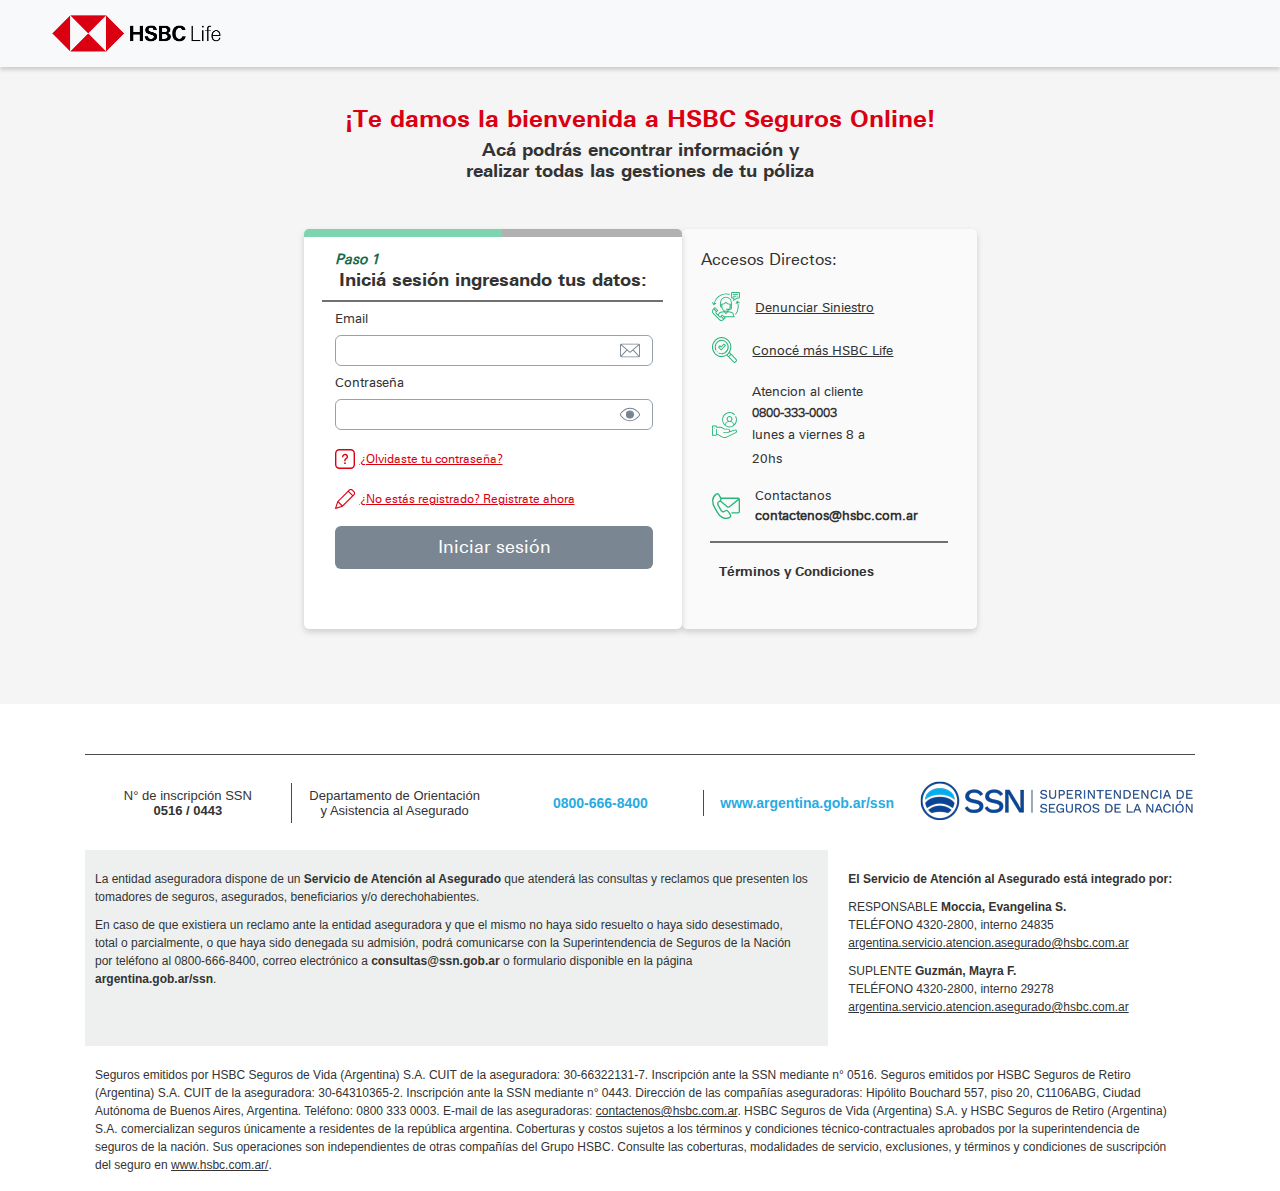
==== commit 0bd399f3: "font" ====
--- a/index.html
+++ b/index.html
@@ -38,23 +38,17 @@
   <script type="text/javascript" charset="utf-8" async="" data-requirecontext="_" data-requiremodule="redux-thunk"
     src="./redux-thunk.min.js"></script>
   <script type="text/javascript" charset="utf-8" async="" data-requirecontext="_"
-    data-requiremodule="../dist/redux/reducers/authReducer"
-    src="./authReducer.js"></script>
-  <script type="text/javascript" charset="utf-8" async="" data-requirecontext="_"
-    data-requiremodule="../dist/redux/reducers/segurosonline"
-    src="./segurosonline.js"></script>
-  <script type="text/javascript" charset="utf-8" async="" data-requirecontext="_"
-    data-requiremodule="../dist/redux/reducers/loggedUserReducer"
-    src="./loggedUserReducer.js"></script>
-  <script type="text/javascript" charset="utf-8" async="" data-requirecontext="_"
-    data-requiremodule="../dist/redux/reducers/productsCollectiveReducer"
-    src="./productsCollectiveReducer.js"></script>
-  <script type="text/javascript" charset="utf-8" async="" data-requirecontext="_"
-    data-requiremodule="../dist/redux/reducers/productsReducer"
-    src="./productsReducer.js"></script>
-  <script type="text/javascript" charset="utf-8" async="" data-requirecontext="_"
-    data-requiremodule="../dist/redux/reducers/clixPolReducer"
-    src="./clixPolReducer.js"></script>
+    data-requiremodule="../dist/redux/reducers/authReducer" src="./authReducer.js"></script>
+  <script type="text/javascript" charset="utf-8" async="" data-requirecontext="_"
+    data-requiremodule="../dist/redux/reducers/segurosonline" src="./segurosonline.js"></script>
+  <script type="text/javascript" charset="utf-8" async="" data-requirecontext="_"
+    data-requiremodule="../dist/redux/reducers/loggedUserReducer" src="./loggedUserReducer.js"></script>
+  <script type="text/javascript" charset="utf-8" async="" data-requirecontext="_"
+    data-requiremodule="../dist/redux/reducers/productsCollectiveReducer" src="./productsCollectiveReducer.js"></script>
+  <script type="text/javascript" charset="utf-8" async="" data-requirecontext="_"
+    data-requiremodule="../dist/redux/reducers/productsReducer" src="./productsReducer.js"></script>
+  <script type="text/javascript" charset="utf-8" async="" data-requirecontext="_"
+    data-requiremodule="../dist/redux/reducers/clixPolReducer" src="./clixPolReducer.js"></script>
   <script type="text/javascript" charset="utf-8" async="" data-requirecontext="_"
     data-requiremodule="../dist/redux/initialState" src="./initialState.js"></script>
   <script type="text/javascript" charset="utf-8" async="" data-requirecontext="_"
@@ -72,20 +66,15 @@
   <script type="text/javascript" charset="utf-8" async="" data-requirecontext="_"
     data-requiremodule="../dist/common/loader" src="./loader.js"></script>
   <script type="text/javascript" charset="utf-8" async="" data-requirecontext="_"
-    data-requiremodule="../dist/services/segurosOnlineService"
-    src="./segurosOnlineService.js"></script>
-  <script type="text/javascript" charset="utf-8" async="" data-requirecontext="_"
-    data-requiremodule="../dist/services/retiroNominaService"
-    src="./retiroNominaService.js"></script>
-  <script type="text/javascript" charset="utf-8" async="" data-requirecontext="_"
-    data-requiremodule="../dist/components/mailOnboarding"
-    src="./mailOnboarding.js"></script>
-  <script type="text/javascript" charset="utf-8" async="" data-requirecontext="_"
-    data-requiremodule="../dist/components/modalPepLowRisk"
-    src="./modalPepLowRisk.js"></script>
-  <script type="text/javascript" charset="utf-8" async="" data-requirecontext="_"
-    data-requiremodule="../dist/common/modalReactBootstrap"
-    src="./modalReactBootstrap.js"></script>
+    data-requiremodule="../dist/services/segurosOnlineService" src="./segurosOnlineService.js"></script>
+  <script type="text/javascript" charset="utf-8" async="" data-requirecontext="_"
+    data-requiremodule="../dist/services/retiroNominaService" src="./retiroNominaService.js"></script>
+  <script type="text/javascript" charset="utf-8" async="" data-requirecontext="_"
+    data-requiremodule="../dist/components/mailOnboarding" src="./mailOnboarding.js"></script>
+  <script type="text/javascript" charset="utf-8" async="" data-requirecontext="_"
+    data-requiremodule="../dist/components/modalPepLowRisk" src="./modalPepLowRisk.js"></script>
+  <script type="text/javascript" charset="utf-8" async="" data-requirecontext="_"
+    data-requiremodule="../dist/common/modalReactBootstrap" src="./modalReactBootstrap.js"></script>
   <script type="text/javascript" charset="utf-8" async="" data-requirecontext="_"
     data-requiremodule="../dist/components/contact" src="./contact.js"></script>
   <script type="text/javascript" charset="utf-8" async="" data-requirecontext="_"
@@ -101,65 +90,49 @@
   <script type="text/javascript" charset="utf-8" async="" data-requirecontext="_"
     data-requiremodule="../dist/components/loginStep2" src="./loginStep2.js"></script>
   <script type="text/javascript" charset="utf-8" async="" data-requirecontext="_"
-    data-requiremodule="../dist/components/loginChangePass"
-    src="./loginChangePass.js"></script>
-  <script type="text/javascript" charset="utf-8" async="" data-requirecontext="_"
-    data-requiremodule="../dist/components/loginSecretQuestion"
-    src="./loginSecretQuestion.js"></script>
+    data-requiremodule="../dist/components/loginChangePass" src="./loginChangePass.js"></script>
+  <script type="text/javascript" charset="utf-8" async="" data-requirecontext="_"
+    data-requiremodule="../dist/components/loginSecretQuestion" src="./loginSecretQuestion.js"></script>
   <script type="text/javascript" charset="utf-8" async="" data-requirecontext="_"
     data-requiremodule="../dist/common/carouselImages" src="./carouselImages.js"></script>
   <script type="text/javascript" charset="utf-8" async="" data-requirecontext="_"
-    data-requiremodule="../dist/components/siniestroModal2"
-    src="./siniestroModal2.js"></script>
-  <script type="text/javascript" charset="utf-8" async="" data-requirecontext="_"
-    data-requiremodule="../dist/components/knowMoreLogin"
-    src="./knowMoreLogin.js"></script>
-  <script type="text/javascript" charset="utf-8" async="" data-requirecontext="_"
-    data-requiremodule="../dist/components/terminosCondiciones"
-    src="./terminosCondiciones.js"></script>
-  <script type="text/javascript" charset="utf-8" async="" data-requirecontext="_"
-    data-requiremodule="../dist/components/preguntasFrecuentes"
-    src="./preguntasFrecuentes.js"></script>
-  <script type="text/javascript" charset="utf-8" async="" data-requirecontext="_"
-    data-requiremodule="../dist/components/forgetPasswordLogin"
-    src="./forgetPasswordLogin.js"></script>
-  <script type="text/javascript" charset="utf-8" async="" data-requirecontext="_"
-    data-requiremodule="../dist/components/registerUserLogin"
-    src="./registerUserLogin.js"></script>
-  <script type="text/javascript" charset="utf-8" async="" data-requirecontext="_"
-    data-requiremodule="../dist/controller/loginController"
-    src="./loginController.js"></script>
+    data-requiremodule="../dist/components/siniestroModal2" src="./siniestroModal2.js"></script>
+  <script type="text/javascript" charset="utf-8" async="" data-requirecontext="_"
+    data-requiremodule="../dist/components/knowMoreLogin" src="./knowMoreLogin.js"></script>
+  <script type="text/javascript" charset="utf-8" async="" data-requirecontext="_"
+    data-requiremodule="../dist/components/terminosCondiciones" src="./terminosCondiciones.js"></script>
+  <script type="text/javascript" charset="utf-8" async="" data-requirecontext="_"
+    data-requiremodule="../dist/components/preguntasFrecuentes" src="./preguntasFrecuentes.js"></script>
+  <script type="text/javascript" charset="utf-8" async="" data-requirecontext="_"
+    data-requiremodule="../dist/components/forgetPasswordLogin" src="./forgetPasswordLogin.js"></script>
+  <script type="text/javascript" charset="utf-8" async="" data-requirecontext="_"
+    data-requiremodule="../dist/components/registerUserLogin" src="./registerUserLogin.js"></script>
+  <script type="text/javascript" charset="utf-8" async="" data-requirecontext="_"
+    data-requiremodule="../dist/controller/loginController" src="./loginController.js"></script>
   <script type="text/javascript" charset="utf-8" async="" data-requirecontext="_"
     data-requiremodule="../dist/segurosOnline/firstLogin" src="./firstLogin.js"></script>
   <script type="text/javascript" charset="utf-8" async="" data-requirecontext="_"
-    data-requiremodule="../dist/common/inputvalidation"
-    src="./inputvalidation.js"></script>
+    data-requiremodule="../dist/common/inputvalidation" src="./inputvalidation.js"></script>
   <script type="text/javascript" charset="utf-8" async="" data-requirecontext="_"
     data-requiremodule="../dist/components/outService" src="./outService.js"></script>
   <script type="text/javascript" charset="utf-8" async="" data-requirecontext="_"
-    data-requiremodule="../dist/controller/retiroNominaController"
-    src="./retiroNominaController.js"></script>
-  <script type="text/javascript" charset="utf-8" async="" data-requirecontext="_"
-    data-requiremodule="../dist/common/messageComponent"
-    src="./messageComponent.js"></script>
+    data-requiremodule="../dist/controller/retiroNominaController" src="./retiroNominaController.js"></script>
+  <script type="text/javascript" charset="utf-8" async="" data-requirecontext="_"
+    data-requiremodule="../dist/common/messageComponent" src="./messageComponent.js"></script>
   <script type="text/javascript" charset="utf-8" async="" data-requirecontext="_"
     data-requiremodule="../dist/segurosOnline/mainBar" src="./mainBar.js"></script>
   <script type="text/javascript" charset="utf-8" async="" data-requirecontext="_"
     data-requiremodule="../dist/components/nomina" src="./nomina.js"></script>
   <script type="text/javascript" charset="utf-8" async="" data-requirecontext="_"
-    data-requiremodule="../dist/components/moreInformation"
-    src="./moreInformation.js"></script>
+    data-requiremodule="../dist/components/moreInformation" src="./moreInformation.js"></script>
   <script type="text/javascript" charset="utf-8" async="" data-requirecontext="_"
     data-requiremodule="../dist/components/paySheet" src="./paySheet.js"></script>
   <script type="text/javascript" charset="utf-8" async="" data-requirecontext="_"
-    data-requiremodule="../dist/components/printAccountStatus"
-    src="./printAccountStatus.js"></script>
-  <script type="text/javascript" charset="utf-8" async="" data-requirecontext="_"
-    data-requiremodule="../dist/components/printedByMail"
-    src="./printedByMail.js"></script>
-  <script type="text/javascript" charset="utf-8" async="" data-requirecontext="_"
-    data-requiremodule="../dist/components/abmNomina/abmNominaMain"
-    src="./abmNominaMain.js"></script>
+    data-requiremodule="../dist/components/printAccountStatus" src="./printAccountStatus.js"></script>
+  <script type="text/javascript" charset="utf-8" async="" data-requirecontext="_"
+    data-requiremodule="../dist/components/printedByMail" src="./printedByMail.js"></script>
+  <script type="text/javascript" charset="utf-8" async="" data-requirecontext="_"
+    data-requiremodule="../dist/components/abmNomina/abmNominaMain" src="./abmNominaMain.js"></script>
   <script type="text/javascript" charset="utf-8" async="" data-requirecontext="_"
     data-requiremodule="../dist/components/saldoCuentas" src="./saldoCuentas.js"></script>
   <script type="text/javascript" charset="utf-8" async="" data-requirecontext="_"
@@ -171,8 +144,7 @@
   <script type="text/javascript" charset="utf-8" async="" data-requirecontext="_"
     data-requiremodule="../dist/components/addPayroll" src="./addPayroll.js"></script>
   <script type="text/javascript" charset="utf-8" async="" data-requirecontext="_"
-    data-requiremodule="../dist/components/beneficiarios/appointBeneficiary"
-    src="./appointBeneficiary.js"></script>
+    data-requiremodule="../dist/components/beneficiarios/appointBeneficiary" src="./appointBeneficiary.js"></script>
   <script type="text/javascript" charset="utf-8" async="" data-requirecontext="_"
     data-requiremodule="../dist/components/accountState" src="./accountState.js"></script>
   <script type="text/javascript" charset="utf-8" async="" data-requirecontext="_"
@@ -182,28 +154,21 @@
   <script type="text/javascript" charset="utf-8" async="" data-requirecontext="_"
     data-requiremodule="../dist/components/rescates" src="./rescates.js"></script>
   <script type="text/javascript" charset="utf-8" async="" data-requirecontext="_"
-    data-requiremodule="../dist/components/endosos/endosoManager"
-    src="./endosoManager.js"></script>
+    data-requiremodule="../dist/components/endosos/endosoManager" src="./endosoManager.js"></script>
   <script type="text/javascript" charset="utf-8" async="" data-requirecontext="_"
     data-requiremodule="../dist/segurosOnline/home" src="./home.js"></script>
   <script type="text/javascript" charset="utf-8" async="" data-requirecontext="_"
-    data-requiremodule="../dist/components/beneficiarios/ddbenCrudMenu"
-    src="./ddbenCrudMenu.js"></script>
-  <script type="text/javascript" charset="utf-8" async="" data-requirecontext="_"
-    data-requiremodule="../dist/components/retiroNomina/additionRequest"
-    src="./additionRequest.js"></script>
-  <script type="text/javascript" charset="utf-8" async="" data-requirecontext="_"
-    data-requiremodule="../dist/components/retiroNomina/fileUploading"
-    src="./fileUploading.js"></script>
-  <script type="text/javascript" charset="utf-8" async="" data-requirecontext="_"
-    data-requiremodule="../dist/components/retiroNomina/employeesList"
-    src="./employeesList.js"></script>
-  <script type="text/javascript" charset="utf-8" async="" data-requirecontext="_"
-    data-requiremodule="../dist/components/retiroNomina/additionManager"
-    src="./additionManager.js"></script>
-  <script type="text/javascript" charset="utf-8" async="" data-requirecontext="_"
-    data-requiremodule="../dist/components/adhecionVidaColectivo/fileUpload"
-    src="./fileUpload.js"></script>
+    data-requiremodule="../dist/components/beneficiarios/ddbenCrudMenu" src="./ddbenCrudMenu.js"></script>
+  <script type="text/javascript" charset="utf-8" async="" data-requirecontext="_"
+    data-requiremodule="../dist/components/retiroNomina/additionRequest" src="./additionRequest.js"></script>
+  <script type="text/javascript" charset="utf-8" async="" data-requirecontext="_"
+    data-requiremodule="../dist/components/retiroNomina/fileUploading" src="./fileUploading.js"></script>
+  <script type="text/javascript" charset="utf-8" async="" data-requirecontext="_"
+    data-requiremodule="../dist/components/retiroNomina/employeesList" src="./employeesList.js"></script>
+  <script type="text/javascript" charset="utf-8" async="" data-requirecontext="_"
+    data-requiremodule="../dist/components/retiroNomina/additionManager" src="./additionManager.js"></script>
+  <script type="text/javascript" charset="utf-8" async="" data-requirecontext="_"
+    data-requiremodule="../dist/components/adhecionVidaColectivo/fileUpload" src="./fileUpload.js"></script>
   <script type="text/javascript" charset="utf-8" async="" data-requirecontext="_"
     data-requiremodule="../dist/components/adhecionVidaColectivo/additionRequestColectivo"
     src="./additionRequestColectivo.js"></script>
@@ -214,17 +179,14 @@
     data-requiremodule="../dist/components/adhecionVidaColectivo/additionManagerColectivo"
     src="./additionManagerColectivo.js"></script>
   <script type="text/javascript" charset="utf-8" async="" data-requirecontext="_"
-    data-requiremodule="../dist/components/adhecionVidaColectivo/payrollQuery"
-    src="./payrollQuery.js"></script>
-  <script type="text/javascript" charset="utf-8" async="" data-requirecontext="_"
-    data-requiremodule="../dist/components/beneficiarios/queryBeneficiary"
-    src="./queryBeneficiary.js"></script>
+    data-requiremodule="../dist/components/adhecionVidaColectivo/payrollQuery" src="./payrollQuery.js"></script>
+  <script type="text/javascript" charset="utf-8" async="" data-requirecontext="_"
+    data-requiremodule="../dist/components/beneficiarios/queryBeneficiary" src="./queryBeneficiary.js"></script>
   <script type="text/javascript" charset="utf-8" async="" data-requirecontext="_"
     data-requiremodule="../dist/components/adhecionVidaColectivo/additionPdfColectivo"
     src="./additionPdfColectivo.js"></script>
   <script type="text/javascript" charset="utf-8" async="" data-requirecontext="_"
-    data-requiremodule="../dist/components/altasTempranas.js"
-    src="./altasTempranas.js"></script>
+    data-requiremodule="../dist/components/altasTempranas.js" src="./altasTempranas.js"></script>
   <script type="text/javascript" charset="utf-8" async="" data-requirecontext="_"
     data-requiremodule="../dist/components/dropRequest" src="./dropRequest.js"></script>
   <script type="text/javascript" charset="utf-8" async="" data-requirecontext="_" data-requiremodule="react-bootstrap"
@@ -234,110 +196,81 @@
   <script type="text/javascript" charset="utf-8" async="" data-requirecontext="_"
     data-requiremodule="../dist/common/errormessage" src="./errormessage.js"></script>
   <script type="text/javascript" charset="utf-8" async="" data-requirecontext="_"
-    data-requiremodule="../dist/common/inputvalidationExt"
-    src="./inputvalidationExt.js"></script>
-  <script type="text/javascript" charset="utf-8" async="" data-requirecontext="_"
-    data-requiremodule="../dist/common/textareavalidation"
-    src="./textareavalidation.js"></script>
+    data-requiremodule="../dist/common/inputvalidationExt" src="./inputvalidationExt.js"></script>
+  <script type="text/javascript" charset="utf-8" async="" data-requirecontext="_"
+    data-requiremodule="../dist/common/textareavalidation" src="./textareavalidation.js"></script>
   <script type="text/javascript" charset="utf-8" async="" data-requirecontext="_"
     data-requiremodule="../dist/common/datepicker" src="./datepicker.js"></script>
   <script type="text/javascript" charset="utf-8" async="" data-requirecontext="_"
     data-requiremodule="../dist/common/fileManager" src="./fileManager.js"></script>
   <script type="text/javascript" charset="utf-8" async="" data-requirecontext="_"
-    data-requiremodule="../dist/common/inputValidationImage"
-    src="./inputValidationImage.js"></script>
-  <script type="text/javascript" charset="utf-8" async="" data-requirecontext="_"
-    data-requiremodule="../dist/common/inputMaskValidation"
-    src="./inputMaskValidation.js"></script>
-  <script type="text/javascript" charset="utf-8" async="" data-requirecontext="_"
-    data-requiremodule="../dist/common/dropdownContent"
-    src="./dropdownContent.js"></script>
+    data-requiremodule="../dist/common/inputValidationImage" src="./inputValidationImage.js"></script>
+  <script type="text/javascript" charset="utf-8" async="" data-requirecontext="_"
+    data-requiremodule="../dist/common/inputMaskValidation" src="./inputMaskValidation.js"></script>
+  <script type="text/javascript" charset="utf-8" async="" data-requirecontext="_"
+    data-requiremodule="../dist/common/dropdownContent" src="./dropdownContent.js"></script>
   <script type="text/javascript" charset="utf-8" async="" data-requirecontext="_" data-requiremodule="react-slick"
     src="./react-slick.min.js"></script>
   <script type="text/javascript" charset="utf-8" async="" data-requirecontext="_"
-    data-requiremodule="../dist/common/dropdownContainer"
-    src="./dropdownContainer.js"></script>
-  <script type="text/javascript" charset="utf-8" async="" data-requirecontext="_"
-    data-requiremodule="../dist/common/dialogPregunta2"
-    src="./dialogPregunta2.js"></script>
-  <script type="text/javascript" charset="utf-8" async="" data-requirecontext="_"
-    data-requiremodule="../libs/react/js/react-input-mask.min"
-    src="./react-input-mask.min.js"></script>
-  <script type="text/javascript" charset="utf-8" async="" data-requirecontext="_"
-    data-requiremodule="../dist/services/endososService"
-    src="./endososService.js"></script>
+    data-requiremodule="../dist/common/dropdownContainer" src="./dropdownContainer.js"></script>
+  <script type="text/javascript" charset="utf-8" async="" data-requirecontext="_"
+    data-requiremodule="../dist/common/dialogPregunta2" src="./dialogPregunta2.js"></script>
+  <script type="text/javascript" charset="utf-8" async="" data-requirecontext="_"
+    data-requiremodule="../libs/react/js/react-input-mask.min" src="./react-input-mask.min.js"></script>
+  <script type="text/javascript" charset="utf-8" async="" data-requirecontext="_"
+    data-requiremodule="../dist/services/endososService" src="./endososService.js"></script>
   <script type="text/javascript" charset="utf-8" async="" data-requirecontext="_"
     data-requiremodule="../dist/common/inputFile" src="./inputFile.js"></script>
   <script type="text/javascript" charset="utf-8" async="" data-requirecontext="_"
-    data-requiremodule="../dist/components/nominas/tablaNomina"
-    src="./tablaNomina.js"></script>
+    data-requiremodule="../dist/components/nominas/tablaNomina" src="./tablaNomina.js"></script>
   <script type="text/javascript" charset="utf-8" async="" data-requirecontext="_"
     data-requiremodule="../dist/common/buttonLoading" src="./buttonLoading.js"></script>
   <script type="text/javascript" charset="utf-8" async="" data-requirecontext="_"
-    data-requiremodule="../dist/controller/nominaController"
-    src="./nominaController.js"></script>
-  <script type="text/javascript" charset="utf-8" async="" data-requirecontext="_"
-    data-requiremodule="../dist/components/consultaNovedades.js"
-    src="./consultaNovedades.js"></script>
+    data-requiremodule="../dist/controller/nominaController" src="./nominaController.js"></script>
+  <script type="text/javascript" charset="utf-8" async="" data-requirecontext="_"
+    data-requiremodule="../dist/components/consultaNovedades.js" src="./consultaNovedades.js"></script>
   <script type="text/javascript" charset="utf-8" async="" data-requirecontext="_"
     data-requiremodule="../dist/common/modal" src="./modal.js"></script>
   <script type="text/javascript" charset="utf-8" async="" data-requirecontext="_"
-    data-requiremodule="../dist/components/abmNomina/ingresarNomina"
-    src="./ingresarNomina.js"></script>
-  <script type="text/javascript" charset="utf-8" async="" data-requirecontext="_"
-    data-requiremodule="../dist/components/abmNomina/nominaCompletaStep1"
-    src="./nominaCompletaStep1.js"></script>
-  <script type="text/javascript" charset="utf-8" async="" data-requirecontext="_"
-    data-requiremodule="../dist/components/abmNomina/nominaCompletaStep2"
-    src="./nominaCompletaStep2.js"></script>
-  <script type="text/javascript" charset="utf-8" async="" data-requirecontext="_"
-    data-requiremodule="../dist/components/abmNomina/nominaIndividualStep1"
-    src="./nominaIndividualStep1.js"></script>
-  <script type="text/javascript" charset="utf-8" async="" data-requirecontext="_"
-    data-requiremodule="../dist/components/abmNomina/payrollLoadFail"
-    src="./payrollLoadFail.js"></script>
-  <script type="text/javascript" charset="utf-8" async="" data-requirecontext="_"
-    data-requiremodule="../dist/components/abmNomina/validityErrorScreen"
-    src="./validityErrorScreen.js"></script>
-  <script type="text/javascript" charset="utf-8" async="" data-requirecontext="_"
-    data-requiremodule="../dist/controller/vidaColectivoController"
-    src="./vidaColectivoController.js"></script>
+    data-requiremodule="../dist/components/abmNomina/ingresarNomina" src="./ingresarNomina.js"></script>
+  <script type="text/javascript" charset="utf-8" async="" data-requirecontext="_"
+    data-requiremodule="../dist/components/abmNomina/nominaCompletaStep1" src="./nominaCompletaStep1.js"></script>
+  <script type="text/javascript" charset="utf-8" async="" data-requirecontext="_"
+    data-requiremodule="../dist/components/abmNomina/nominaCompletaStep2" src="./nominaCompletaStep2.js"></script>
+  <script type="text/javascript" charset="utf-8" async="" data-requirecontext="_"
+    data-requiremodule="../dist/components/abmNomina/nominaIndividualStep1" src="./nominaIndividualStep1.js"></script>
+  <script type="text/javascript" charset="utf-8" async="" data-requirecontext="_"
+    data-requiremodule="../dist/components/abmNomina/payrollLoadFail" src="./payrollLoadFail.js"></script>
+  <script type="text/javascript" charset="utf-8" async="" data-requirecontext="_"
+    data-requiremodule="../dist/components/abmNomina/validityErrorScreen" src="./validityErrorScreen.js"></script>
+  <script type="text/javascript" charset="utf-8" async="" data-requirecontext="_"
+    data-requiremodule="../dist/controller/vidaColectivoController" src="./vidaColectivoController.js"></script>
   <script type="text/javascript" charset="utf-8" async="" data-requirecontext="_"
     data-requiremodule="../dist/components/rescate1" src="./rescate1.js"></script>
   <script type="text/javascript" charset="utf-8" async="" data-requirecontext="_"
-    data-requiremodule="../dist/components/rescateErrorUsuario"
-    src="./rescateErrorUsuario.js"></script>
-  <script type="text/javascript" charset="utf-8" async="" data-requirecontext="_"
-    data-requiremodule="../dist/components/rescateErrorPoliza"
-    src="./rescateErrorPoliza.js"></script>
-  <script type="text/javascript" charset="utf-8" async="" data-requirecontext="_"
-    data-requiremodule="../dist/components/rescateErrorCuenta"
-    src="./rescateErrorCuenta.js"></script>
-  <script type="text/javascript" charset="utf-8" async="" data-requirecontext="_"
-    data-requiremodule="../dist/components/rescateErrorMonto"
-    src="./rescateErrorMonto.js"></script>
+    data-requiremodule="../dist/components/rescateErrorUsuario" src="./rescateErrorUsuario.js"></script>
+  <script type="text/javascript" charset="utf-8" async="" data-requirecontext="_"
+    data-requiremodule="../dist/components/rescateErrorPoliza" src="./rescateErrorPoliza.js"></script>
+  <script type="text/javascript" charset="utf-8" async="" data-requirecontext="_"
+    data-requiremodule="../dist/components/rescateErrorCuenta" src="./rescateErrorCuenta.js"></script>
+  <script type="text/javascript" charset="utf-8" async="" data-requirecontext="_"
+    data-requiremodule="../dist/components/rescateErrorMonto" src="./rescateErrorMonto.js"></script>
   <script type="text/javascript" charset="utf-8" async="" data-requirecontext="_"
     data-requiremodule="../dist/components/rescateCobro" src="./rescateCobro.js"></script>
   <script type="text/javascript" charset="utf-8" async="" data-requirecontext="_"
-    data-requiremodule="../dist/components/rescateInfoAdicional"
-    src="./rescateInfoAdicional.js"></script>
-  <script type="text/javascript" charset="utf-8" async="" data-requirecontext="_"
-    data-requiremodule="../dist/components/rescateErrorFondos"
-    src="./rescateErrorFondos.js"></script>
-  <script type="text/javascript" charset="utf-8" async="" data-requirecontext="_"
-    data-requiremodule="../dist/components/rescateValidacion"
-    src="./rescateValidacion.js"></script>
-  <script type="text/javascript" charset="utf-8" async="" data-requirecontext="_"
-    data-requiremodule="../dist/components/rescateRecepcion"
-    src="./rescateRecepcion.js"></script>
-  <script type="text/javascript" charset="utf-8" async="" data-requirecontext="_"
-    data-requiremodule="../dist/common/saldoCuentasMensaje"
-    src="./saldoCuentasMensaje.js"></script>
+    data-requiremodule="../dist/components/rescateInfoAdicional" src="./rescateInfoAdicional.js"></script>
+  <script type="text/javascript" charset="utf-8" async="" data-requirecontext="_"
+    data-requiremodule="../dist/components/rescateErrorFondos" src="./rescateErrorFondos.js"></script>
+  <script type="text/javascript" charset="utf-8" async="" data-requirecontext="_"
+    data-requiremodule="../dist/components/rescateValidacion" src="./rescateValidacion.js"></script>
+  <script type="text/javascript" charset="utf-8" async="" data-requirecontext="_"
+    data-requiremodule="../dist/components/rescateRecepcion" src="./rescateRecepcion.js"></script>
+  <script type="text/javascript" charset="utf-8" async="" data-requirecontext="_"
+    data-requiremodule="../dist/common/saldoCuentasMensaje" src="./saldoCuentasMensaje.js"></script>
   <script type="text/javascript" charset="utf-8" async="" data-requirecontext="_"
     data-requiremodule="../dist/components/nomina.js" src="./nomina.js"></script>
   <script type="text/javascript" charset="utf-8" async="" data-requirecontext="_"
-    data-requiremodule="../dist/controller/beneficiariosController"
-    src="./beneficiariosController.js"></script>
+    data-requiremodule="../dist/controller/beneficiariosController" src="./beneficiariosController.js"></script>
   <script type="text/javascript" charset="utf-8" async="" data-requirecontext="_" data-requiremodule="loadsh"
     src="./lodash.min.js"></script>
   <script type="text/javascript" charset="utf-8" async="" data-requirecontext="_"
@@ -345,20 +278,15 @@
   <script type="text/javascript" charset="utf-8" async="" data-requirecontext="_"
     data-requiremodule="../dist/common/errorExcel" src="./errorExcel.js"></script>
   <script type="text/javascript" charset="utf-8" async="" data-requirecontext="_"
-    data-requiremodule="../dist/components/nominas/paginatedView"
-    src="./paginatedView.js"></script>
-  <script type="text/javascript" charset="utf-8" async="" data-requirecontext="_"
-    data-requiremodule="../dist/controller/impresosController"
-    src="./impresosController.js"></script>
-  <script type="text/javascript" charset="utf-8" async="" data-requirecontext="_"
-    data-requiremodule="../dist/components/endosos/main/selectModPoliza"
-    src="./selectModPoliza.js"></script>
-  <script type="text/javascript" charset="utf-8" async="" data-requirecontext="_"
-    data-requiremodule="../dist/components/endosos/payment/paymentMethodEndoso"
-    src="./paymentMethodEndoso.js"></script>
-  <script type="text/javascript" charset="utf-8" async="" data-requirecontext="_"
-    data-requiremodule="../dist/components/endosos/payment/paymentMethodView"
-    src="./paymentMethodView.js"></script>
+    data-requiremodule="../dist/components/nominas/paginatedView" src="./paginatedView.js"></script>
+  <script type="text/javascript" charset="utf-8" async="" data-requirecontext="_"
+    data-requiremodule="../dist/controller/impresosController" src="./impresosController.js"></script>
+  <script type="text/javascript" charset="utf-8" async="" data-requirecontext="_"
+    data-requiremodule="../dist/components/endosos/main/selectModPoliza" src="./selectModPoliza.js"></script>
+  <script type="text/javascript" charset="utf-8" async="" data-requirecontext="_"
+    data-requiremodule="../dist/components/endosos/payment/paymentMethodEndoso" src="./paymentMethodEndoso.js"></script>
+  <script type="text/javascript" charset="utf-8" async="" data-requirecontext="_"
+    data-requiremodule="../dist/components/endosos/payment/paymentMethodView" src="./paymentMethodView.js"></script>
   <script type="text/javascript" charset="utf-8" async="" data-requirecontext="_"
     data-requiremodule="../dist/components/endosos/beneficiary/beneficiaryManager"
     src="./beneficiaryManager.js"></script>
@@ -366,17 +294,13 @@
     data-requiremodule="../dist/components/endosos/main/historyBeneficiaryEndoso"
     src="./historyBeneficiaryEndoso.js"></script>
   <script type="text/javascript" charset="utf-8" async="" data-requirecontext="_"
-    data-requiremodule="../dist/components/endosos/address/addressEndoso"
-    src="./addressEndoso.js"></script>
-  <script type="text/javascript" charset="utf-8" async="" data-requirecontext="_"
-    data-requiremodule="../dist/components/endosos/errorEndoso"
-    src="./errorEndoso.js"></script>
-  <script type="text/javascript" charset="utf-8" async="" data-requirecontext="_"
-    data-requiremodule="../dist/components/endosos/processOK"
-    src="./processOK.js"></script>
-  <script type="text/javascript" charset="utf-8" async="" data-requirecontext="_"
-    data-requiremodule="../dist/controller/endososController"
-    src="./endososController.js"></script>
+    data-requiremodule="../dist/components/endosos/address/addressEndoso" src="./addressEndoso.js"></script>
+  <script type="text/javascript" charset="utf-8" async="" data-requirecontext="_"
+    data-requiremodule="../dist/components/endosos/errorEndoso" src="./errorEndoso.js"></script>
+  <script type="text/javascript" charset="utf-8" async="" data-requirecontext="_"
+    data-requiremodule="../dist/components/endosos/processOK" src="./processOK.js"></script>
+  <script type="text/javascript" charset="utf-8" async="" data-requirecontext="_"
+    data-requiremodule="../dist/controller/endososController" src="./endososController.js"></script>
   <script type="text/javascript" charset="utf-8" async="" data-requirecontext="_"
     data-requiremodule="../dist/components/beneficiarios/ddbenListBeneficiaries"
     src="./ddbenListBeneficiaries.js"></script>
@@ -384,23 +308,17 @@
     data-requiremodule="../dist/components/beneficiarios/newIndividualBeneficiary"
     src="./newIndividualBeneficiary.js"></script>
   <script type="text/javascript" charset="utf-8" async="" data-requirecontext="_"
-    data-requiremodule="../dist/components/beneficiarios/identityValidation"
-    src="./identityValidation.js"></script>
-  <script type="text/javascript" charset="utf-8" async="" data-requirecontext="_"
-    data-requiremodule="../dist/components/beneficiarios/processOk"
-    src="./processOK(1).js"></script>
-  <script type="text/javascript" charset="utf-8" async="" data-requirecontext="_"
-    data-requiremodule="../dist/components/retiroNomina/additionForm"
-    src="./additionForm.js"></script>
-  <script type="text/javascript" charset="utf-8" async="" data-requirecontext="_"
-    data-requiremodule="../dist/components/retiroNomina/processOk"
-    src="./processOK(2).js"></script>
-  <script type="text/javascript" charset="utf-8" async="" data-requirecontext="_"
-    data-requiremodule="../dist/common/dropdownContent.js"
-    src="./dropdownContent.js"></script>
-  <script type="text/javascript" charset="utf-8" async="" data-requirecontext="_"
-    data-requiremodule="../dist/components/adhecionVidaColectivo/processOKVC"
-    src="./processOKVC.js"></script>
+    data-requiremodule="../dist/components/beneficiarios/identityValidation" src="./identityValidation.js"></script>
+  <script type="text/javascript" charset="utf-8" async="" data-requirecontext="_"
+    data-requiremodule="../dist/components/beneficiarios/processOk" src="./processOK(1).js"></script>
+  <script type="text/javascript" charset="utf-8" async="" data-requirecontext="_"
+    data-requiremodule="../dist/components/retiroNomina/additionForm" src="./additionForm.js"></script>
+  <script type="text/javascript" charset="utf-8" async="" data-requirecontext="_"
+    data-requiremodule="../dist/components/retiroNomina/processOk" src="./processOK(2).js"></script>
+  <script type="text/javascript" charset="utf-8" async="" data-requirecontext="_"
+    data-requiremodule="../dist/common/dropdownContent.js" src="./dropdownContent.js"></script>
+  <script type="text/javascript" charset="utf-8" async="" data-requirecontext="_"
+    data-requiremodule="../dist/components/adhecionVidaColectivo/processOKVC" src="./processOKVC.js"></script>
   <script type="text/javascript" charset="utf-8" async="" data-requirecontext="_"
     data-requiremodule="../dist/components/adhecionVidaColectivo/additionFormColectivo"
     src="./additionFormColectivo.js"></script>
@@ -411,68 +329,49 @@
     data-requiremodule="../dist/components/adhecionVidaColectivo/personalAccidents/additionFormAp"
     src="./additionFormAp.js"></script>
   <script type="text/javascript" charset="utf-8" async="" data-requirecontext="_"
-    data-requiremodule="../dist/components/adhecionVidaColectivo/formPointConyuge"
-    src="./formPointConyuge.js"></script>
-  <script type="text/javascript" charset="utf-8" async="" data-requirecontext="_"
-    data-requiremodule="../dist/components/adhecionVidaColectivo/bonusQuote"
-    src="./bonusQuote.js"></script>
-  <script type="text/javascript" charset="utf-8" async="" data-requirecontext="_"
-    data-requiremodule="../dist/components/adhecionVidaColectivo/personalAccidents/ApQuote"
-    src="./ApQuote.js"></script>
-  <script type="text/javascript" charset="utf-8" async="" data-requirecontext="_"
-    data-requiremodule="../dist/components/altaIndividual"
-    src="./altaIndividual.js"></script>
+    data-requiremodule="../dist/components/adhecionVidaColectivo/formPointConyuge" src="./formPointConyuge.js"></script>
+  <script type="text/javascript" charset="utf-8" async="" data-requirecontext="_"
+    data-requiremodule="../dist/components/adhecionVidaColectivo/bonusQuote" src="./bonusQuote.js"></script>
+  <script type="text/javascript" charset="utf-8" async="" data-requirecontext="_"
+    data-requiremodule="../dist/components/adhecionVidaColectivo/personalAccidents/ApQuote" src="./ApQuote.js"></script>
+  <script type="text/javascript" charset="utf-8" async="" data-requirecontext="_"
+    data-requiremodule="../dist/components/altaIndividual" src="./altaIndividual.js"></script>
   <script type="text/javascript" charset="utf-8" async="" data-requirecontext="_"
     data-requiremodule="../dist/components/altaCompleta" src="./altaCompleta.js"></script>
   <script type="text/javascript" charset="utf-8" async="" data-requirecontext="_"
-    data-requiremodule="../dist/common/myVirtualKeyboard"
-    src="./myVirtualKeyboard.js"></script>
-  <script type="text/javascript" charset="utf-8" async="" data-requirecontext="_"
-    data-requiremodule="../dist/components/nominas/itemNomina"
-    src="./itemNomina.js"></script>
-  <script type="text/javascript" charset="utf-8" async="" data-requirecontext="_"
-    data-requiremodule="../dist/services/abmNominaService"
-    src="./abmNominaService.js"></script>
-  <script type="text/javascript" charset="utf-8" async="" data-requirecontext="_"
-    data-requiremodule="../dist/common/tablaCamposNomina"
-    src="./tablaCamposNomina.js"></script>
-  <script type="text/javascript" charset="utf-8" async="" data-requirecontext="_"
-    data-requiremodule="../dist/components/abmNomina/processOkPayroll"
-    src="./processOkPayroll.js"></script>
-  <script type="text/javascript" charset="utf-8" async="" data-requirecontext="_"
-    data-requiremodule="../dist/components/abmNomina/processErrorScreen"
-    src="./processErrorScreen.js"></script>
-  <script type="text/javascript" charset="utf-8" async="" data-requirecontext="_"
-    data-requiremodule="../dist/components/abmNomina/profeModal"
-    src="./profeModal.js"></script>
+    data-requiremodule="../dist/common/myVirtualKeyboard" src="./myVirtualKeyboard.js"></script>
+  <script type="text/javascript" charset="utf-8" async="" data-requirecontext="_"
+    data-requiremodule="../dist/components/nominas/itemNomina" src="./itemNomina.js"></script>
+  <script type="text/javascript" charset="utf-8" async="" data-requirecontext="_"
+    data-requiremodule="../dist/services/abmNominaService" src="./abmNominaService.js"></script>
+  <script type="text/javascript" charset="utf-8" async="" data-requirecontext="_"
+    data-requiremodule="../dist/common/tablaCamposNomina" src="./tablaCamposNomina.js"></script>
+  <script type="text/javascript" charset="utf-8" async="" data-requirecontext="_"
+    data-requiremodule="../dist/components/abmNomina/processOkPayroll" src="./processOkPayroll.js"></script>
+  <script type="text/javascript" charset="utf-8" async="" data-requirecontext="_"
+    data-requiremodule="../dist/components/abmNomina/processErrorScreen" src="./processErrorScreen.js"></script>
+  <script type="text/javascript" charset="utf-8" async="" data-requirecontext="_"
+    data-requiremodule="../dist/components/abmNomina/profeModal" src="./profeModal.js"></script>
   <script type="text/javascript" charset="utf-8" async="" data-requirecontext="_"
     data-requiremodule="../dist/common/progressBar.js" src="./progressBar.js"></script>
   <script type="text/javascript" charset="utf-8" async="" data-requirecontext="_"
-    data-requiremodule="../dist/components/abmNomina/tablaNominaAbm"
-    src="./tablaNominaAbm.js"></script>
-  <script type="text/javascript" charset="utf-8" async="" data-requirecontext="_"
-    data-requiremodule="../dist/services/abmNominaService.js"
-    src="./abmNominaService.js"></script>
-  <script type="text/javascript" charset="utf-8" async="" data-requirecontext="_"
-    data-requiremodule="../dist/components/abmNomina/newIndividualNominee"
-    src="./newIndividualNominee.js"></script>
+    data-requiremodule="../dist/components/abmNomina/tablaNominaAbm" src="./tablaNominaAbm.js"></script>
+  <script type="text/javascript" charset="utf-8" async="" data-requirecontext="_"
+    data-requiremodule="../dist/services/abmNominaService.js" src="./abmNominaService.js"></script>
+  <script type="text/javascript" charset="utf-8" async="" data-requirecontext="_"
+    data-requiremodule="../dist/components/abmNomina/newIndividualNominee" src="./newIndividualNominee.js"></script>
   <script type="text/javascript" charset="utf-8" async="" data-requirecontext="_"
     data-requiremodule="../dist/common/validationResc" src="./validationResc.js"></script>
   <script type="text/javascript" charset="utf-8" async="" data-requirecontext="_"
-    data-requiremodule="../dist/common/radioGroupAccountExt"
-    src="./radioGroupAccountExt.js"></script>
-  <script type="text/javascript" charset="utf-8" async="" data-requirecontext="_"
-    data-requiremodule="../dist/components/endosos/main/tableEndosoRealized"
-    src="./tableEndosoRealized.js"></script>
-  <script type="text/javascript" charset="utf-8" async="" data-requirecontext="_"
-    data-requiremodule="../dist/components/endosos/payment/paymentSelect"
-    src="./paymentSelect.js"></script>
-  <script type="text/javascript" charset="utf-8" async="" data-requirecontext="_"
-    data-requiremodule="../dist/components/endosos/payment/paymentOther"
-    src="./paymentOther.js"></script>
-  <script type="text/javascript" charset="utf-8" async="" data-requirecontext="_"
-    data-requiremodule="../dist/components/endosos/beneficiary/beneficiaryEndoso"
-    src="./beneficiaryEndoso.js"></script>
+    data-requiremodule="../dist/common/radioGroupAccountExt" src="./radioGroupAccountExt.js"></script>
+  <script type="text/javascript" charset="utf-8" async="" data-requirecontext="_"
+    data-requiremodule="../dist/components/endosos/main/tableEndosoRealized" src="./tableEndosoRealized.js"></script>
+  <script type="text/javascript" charset="utf-8" async="" data-requirecontext="_"
+    data-requiremodule="../dist/components/endosos/payment/paymentSelect" src="./paymentSelect.js"></script>
+  <script type="text/javascript" charset="utf-8" async="" data-requirecontext="_"
+    data-requiremodule="../dist/components/endosos/payment/paymentOther" src="./paymentOther.js"></script>
+  <script type="text/javascript" charset="utf-8" async="" data-requirecontext="_"
+    data-requiremodule="../dist/components/endosos/beneficiary/beneficiaryEndoso" src="./beneficiaryEndoso.js"></script>
   <script type="text/javascript" charset="utf-8" async="" data-requirecontext="_"
     data-requiremodule="../dist/components/endosos/beneficiary/modifyBeneficiaryEndoso"
     src="./modifyBeneficiaryEndoso.js"></script>
@@ -483,53 +382,41 @@
     data-requiremodule="../dist/components/endosos/beneficiary/noDirectFamilyBeneficiary"
     src="./noDirectFamilyBeneficiary.js"></script>
   <script type="text/javascript" charset="utf-8" async="" data-requirecontext="_"
-    data-requiremodule="../dist/components/endosos/beneficiary/fileRepoEndoso"
-    src="./fileRepoEndoso.js"></script>
-  <script type="text/javascript" charset="utf-8" async="" data-requirecontext="_"
-    data-requiremodule="../dist/components/endosos/beneficiary/errorBeneficiary"
-    src="./errorBeneficiary.js"></script>
-  <script type="text/javascript" charset="utf-8" async="" data-requirecontext="_"
-    data-requiremodule="../dist/components/beneficiarios/ddbenTable"
-    src="./ddbenTable.js"></script>
+    data-requiremodule="../dist/components/endosos/beneficiary/fileRepoEndoso" src="./fileRepoEndoso.js"></script>
+  <script type="text/javascript" charset="utf-8" async="" data-requirecontext="_"
+    data-requiremodule="../dist/components/endosos/beneficiary/errorBeneficiary" src="./errorBeneficiary.js"></script>
+  <script type="text/javascript" charset="utf-8" async="" data-requirecontext="_"
+    data-requiremodule="../dist/components/beneficiarios/ddbenTable" src="./ddbenTable.js"></script>
   <script type="text/javascript" charset="utf-8" async="" data-requirecontext="_"
     data-requiremodule="../dist/components/beneficiarios/formIndividualBeneficiary"
     src="./formIndividualBeneficiary.js"></script>
   <script type="text/javascript" charset="utf-8" async="" data-requirecontext="_"
-    data-requiremodule="../dist/components/retiroNomina/formPoint1"
-    src="./formPoint1.js"></script>
-  <script type="text/javascript" charset="utf-8" async="" data-requirecontext="_"
-    data-requiremodule="../dist/components/retiroNomina/formPoint2"
-    src="./formPoint2.js"></script>
-  <script type="text/javascript" charset="utf-8" async="" data-requirecontext="_"
-    data-requiremodule="../dist/components/retiroNomina/formPoint3"
-    src="./formPoint3.js"></script>
-  <script type="text/javascript" charset="utf-8" async="" data-requirecontext="_"
-    data-requiremodule="../dist/components/retiroNomina/formPoint4"
-    src="./formPoint4.js"></script>
-  <script type="text/javascript" charset="utf-8" async="" data-requirecontext="_"
-    data-requiremodule="../dist/components/retiroNomina/formPoint5"
-    src="./formPoint5.js"></script>
+    data-requiremodule="../dist/components/retiroNomina/formPoint1" src="./formPoint1.js"></script>
+  <script type="text/javascript" charset="utf-8" async="" data-requirecontext="_"
+    data-requiremodule="../dist/components/retiroNomina/formPoint2" src="./formPoint2.js"></script>
+  <script type="text/javascript" charset="utf-8" async="" data-requirecontext="_"
+    data-requiremodule="../dist/components/retiroNomina/formPoint3" src="./formPoint3.js"></script>
+  <script type="text/javascript" charset="utf-8" async="" data-requirecontext="_"
+    data-requiremodule="../dist/components/retiroNomina/formPoint4" src="./formPoint4.js"></script>
+  <script type="text/javascript" charset="utf-8" async="" data-requirecontext="_"
+    data-requiremodule="../dist/components/retiroNomina/formPoint5" src="./formPoint5.js"></script>
   <script type="text/javascript" charset="utf-8" async="" data-requirecontext="_"
     data-requiremodule="../dist/components/adhecionVidaColectivo/sepelio/formPointBurial"
     src="./formPointBurial.js"></script>
   <script type="text/javascript" charset="utf-8" async="" data-requirecontext="_"
-    data-requiremodule="../dist/components/adhecionVidaColectivo/sepelio/familyGroup"
-    src="./familyGroup.js"></script>
+    data-requiremodule="../dist/components/adhecionVidaColectivo/sepelio/familyGroup" src="./familyGroup.js"></script>
   <script type="text/javascript" charset="utf-8" async="" data-requirecontext="_"
     data-requiremodule="../dist/components/adhecionVidaColectivo/individualCollection"
     src="./individualCollection.js"></script>
   <script type="text/javascript" charset="utf-8" async="" data-requirecontext="_"
-    data-requiremodule="../dist/components/adhecionVidaColectivo/sepelio/bonusBurial"
-    src="./bonusBurial.js"></script>
+    data-requiremodule="../dist/components/adhecionVidaColectivo/sepelio/bonusBurial" src="./bonusBurial.js"></script>
   <script type="text/javascript" charset="utf-8" async="" data-requirecontext="_"
     data-requiremodule="../dist/components/adhecionVidaColectivo/formPointColectivo"
     src="./formPointColectivo.js"></script>
   <script type="text/javascript" charset="utf-8" async="" data-requirecontext="_"
-    data-requiremodule="../dist/components/adhecionVidaColectivo/typeBeneficiary"
-    src="./typeBeneficiary.js"></script>
-  <script type="text/javascript" charset="utf-8" async="" data-requirecontext="_"
-    data-requiremodule="../dist/components/adhecionVidaColectivo/swornDeclaration"
-    src="./swornDeclaration.js"></script>
+    data-requiremodule="../dist/components/adhecionVidaColectivo/typeBeneficiary" src="./typeBeneficiary.js"></script>
+  <script type="text/javascript" charset="utf-8" async="" data-requirecontext="_"
+    data-requiremodule="../dist/components/adhecionVidaColectivo/swornDeclaration" src="./swornDeclaration.js"></script>
   <script type="text/javascript" charset="utf-8" async="" data-requirecontext="_"
     data-requiremodule="../dist/common/formaPago" src="./formaPago.js"></script>
   <script type="text/javascript" charset="utf-8" async="" data-requirecontext="_"
@@ -542,45 +429,33 @@
     data-requiremodule="../dist/components/adhecionVidaColectivo/bonus/bonusUniformCapital"
     src="./bonusUniformCapital.js"></script>
   <script type="text/javascript" charset="utf-8" async="" data-requirecontext="_"
-    data-requiremodule="../dist/components/adhecionVidaColectivo/bonus/bonusCapital"
-    src="./bonusCapital.js"></script>
-  <script type="text/javascript" charset="utf-8" async="" data-requirecontext="_"
-    data-requiremodule="../dist/components/adhecionVidaColectivo/bonus/bonusSalary"
-    src="./bonusSalary.js"></script>
+    data-requiremodule="../dist/components/adhecionVidaColectivo/bonus/bonusCapital" src="./bonusCapital.js"></script>
+  <script type="text/javascript" charset="utf-8" async="" data-requirecontext="_"
+    data-requiremodule="../dist/components/adhecionVidaColectivo/bonus/bonusSalary" src="./bonusSalary.js"></script>
   <script type="text/javascript" charset="utf-8" async="" data-requirecontext="_"
     data-requiremodule="../dist/common/presentadoAnte" src="./presentadoAnte.js"></script>
   <script type="text/javascript" charset="utf-8" async="" data-requirecontext="_"
-    data-requiremodule="../dist/common/inputValidationAcOff"
-    src="./inputValidationAcOff.js"></script>
-  <script type="text/javascript" charset="utf-8" async="" data-requirecontext="_"
-    data-requiremodule="../dist/common/datepickerAcOff"
-    src="./datepickerAcOff.js"></script>
-  <script type="text/javascript" charset="utf-8" async="" data-requirecontext="_"
-    data-requiremodule="../dist/components/abmNomina/itemNominaAbm"
-    src="./itemNominaAbm.js"></script>
-  <script type="text/javascript" charset="utf-8" async="" data-requirecontext="_"
-    data-requiremodule="../dist/components/endosos/payment/radioGroupAccount"
-    src="./radioGroupAccount.js"></script>
+    data-requiremodule="../dist/common/inputValidationAcOff" src="./inputValidationAcOff.js"></script>
+  <script type="text/javascript" charset="utf-8" async="" data-requirecontext="_"
+    data-requiremodule="../dist/common/datepickerAcOff" src="./datepickerAcOff.js"></script>
+  <script type="text/javascript" charset="utf-8" async="" data-requirecontext="_"
+    data-requiremodule="../dist/components/abmNomina/itemNominaAbm" src="./itemNominaAbm.js"></script>
+  <script type="text/javascript" charset="utf-8" async="" data-requirecontext="_"
+    data-requiremodule="../dist/components/endosos/payment/radioGroupAccount" src="./radioGroupAccount.js"></script>
   <script type="text/javascript" charset="utf-8" async="" data-requirecontext="_"
     data-requiremodule="../dist/common/errorList" src="./errorList.js"></script>
   <script type="text/javascript" charset="utf-8" async="" data-requirecontext="_"
-    data-requiremodule="../dist/components/abmNomina/formIndividualNominee"
-    src="./formIndividualNominee.js"></script>
-  <script type="text/javascript" charset="utf-8" async="" data-requirecontext="_"
-    data-requiremodule="../dist/components/endosos/beneficiary/formBeneficiary"
-    src="./formBeneficiary.js"></script>
-  <script type="text/javascript" charset="utf-8" async="" data-requirecontext="_"
-    data-requiremodule="../dist/components/endosos/beneficiary/beneficiaryTable"
-    src="./beneficiaryTable.js"></script>
-  <script type="text/javascript" charset="utf-8" async="" data-requirecontext="_"
-    data-requiremodule="../dist/components/beneficiarios/ddbenRow"
-    src="./ddbenRow.js"></script>
-  <script type="text/javascript" charset="utf-8" async="" data-requirecontext="_"
-    data-requiremodule="../dist/components/retiroNomina/beneficiary/ddbenCrudMenu"
-    src="./ddbenCrudMenu(1).js"></script>
-  <script type="text/javascript" charset="utf-8" async="" data-requirecontext="_"
-    data-requiremodule="../dist/common/inputFileAddition"
-    src="./inputFileAddition.js"></script>
+    data-requiremodule="../dist/components/abmNomina/formIndividualNominee" src="./formIndividualNominee.js"></script>
+  <script type="text/javascript" charset="utf-8" async="" data-requirecontext="_"
+    data-requiremodule="../dist/components/endosos/beneficiary/formBeneficiary" src="./formBeneficiary.js"></script>
+  <script type="text/javascript" charset="utf-8" async="" data-requirecontext="_"
+    data-requiremodule="../dist/components/endosos/beneficiary/beneficiaryTable" src="./beneficiaryTable.js"></script>
+  <script type="text/javascript" charset="utf-8" async="" data-requirecontext="_"
+    data-requiremodule="../dist/components/beneficiarios/ddbenRow" src="./ddbenRow.js"></script>
+  <script type="text/javascript" charset="utf-8" async="" data-requirecontext="_"
+    data-requiremodule="../dist/components/retiroNomina/beneficiary/ddbenCrudMenu" src="./ddbenCrudMenu(1).js"></script>
+  <script type="text/javascript" charset="utf-8" async="" data-requirecontext="_"
+    data-requiremodule="../dist/common/inputFileAddition" src="./inputFileAddition.js"></script>
   <script type="text/javascript" charset="utf-8" async="" data-requirecontext="_"
     data-requiremodule="../dist/common/numTelefono" src="./numTelefono.js"></script>
   <script type="text/javascript" charset="utf-8" async="" data-requirecontext="_"
@@ -615,11 +490,9 @@
     data-requiremodule="../dist/components/adhecionVidaColectivo/sepelio/grupoFamiliar/formNewFamilyGroup"
     src="./formNewFamilyGroup.js"></script>
   <script type="text/javascript" charset="utf-8" async="" data-requirecontext="_"
-    data-requiremodule="../dist/components/adhecionVidaColectivo/sepelio/grupoFamiliar/table"
-    src="./table.js"></script>
-  <script type="text/javascript" charset="utf-8" async="" data-requirecontext="_"
-    data-requiremodule="../dist/components/retiroNomina/beneficiary/ddbenTable"
-    src="./ddbenTable(1).js"></script>
+    data-requiremodule="../dist/components/adhecionVidaColectivo/sepelio/grupoFamiliar/table" src="./table.js"></script>
+  <script type="text/javascript" charset="utf-8" async="" data-requirecontext="_"
+    data-requiremodule="../dist/components/retiroNomina/beneficiary/ddbenTable" src="./ddbenTable(1).js"></script>
   <script type="text/javascript" charset="utf-8" async="" data-requirecontext="_"
     data-requiremodule="../dist/components/adhecionVidaColectivo/beneficiariosVidaCol/formNewBeneficiaryVidaCol"
     src="./formNewBeneficiaryVidaCol.js"></script>
@@ -627,11 +500,10 @@
     data-requiremodule="../dist/components/retiroNomina/beneficiary/formIndividualBeneficiary"
     src="./formIndividualBeneficiary(1).js"></script>
   <script type="text/javascript" charset="utf-8" async="" data-requirecontext="_"
-    data-requiremodule="../dist/components/retiroNomina/beneficiary/ddbenRow"
-    src="./ddbenRow(1).js"></script>
-  <script type="text/javascript" charset="utf-8" async="" data-requirecontext="_"
-    data-requiremodule="../dist/components/adhecionVidaColectivo/sepelio/grupoFamiliar/Row"
-    src="./Row.js"></script><!--<base href="">-->
+    data-requiremodule="../dist/components/retiroNomina/beneficiary/ddbenRow" src="./ddbenRow(1).js"></script>
+  <script type="text/javascript" charset="utf-8" async="" data-requirecontext="_"
+    data-requiremodule="../dist/components/adhecionVidaColectivo/sepelio/grupoFamiliar/Row" src="./Row.js"></script>
+  <!--<base href="">-->
   <base href=".">
   <link rel="icon" type="image/png"
     href="https://www.insurancesalesuat.hsbc.com.ar/seguros-gateway/app/img/favicon-32x32.png" sizes="32x32">
@@ -668,7 +540,124 @@
   <script>
     var exports = {};
   </script>
+  <style>
+    @import url(https://fonts.googleapis.com/css2?family=Open+Sans:wght@400;500;600&display=swap);
+  </style>
+  <style>
+    /**
+ * @license
+ * MyFonts Webfont Build ID 3960512, 2020-10-14T09:47:27-0400
+ *
+ * The fonts listed in this notice are subject to the End User License
+ * Agreement(s) entered into by the website owner. All other parties are
+ * explicitly restricted from using the Licensed Webfonts(s).
+ *
+ * You may obtain a valid license at the URLs below.
+ *
+ * Webfont: SofiaPro-Light by Mostardesign
+ * URL: https://www.myfonts.com/fonts/mostardesign/sofia-pro/light/
+ *
+ * Webfont: SofiaPro-Regular by Mostardesign
+ * URL: https://www.myfonts.com/fonts/mostardesign/sofia-pro/regular/
+ *
+ * Webfont: SofiaPro-Medium by Mostardesign
+ * URL: https://www.myfonts.com/fonts/mostardesign/sofia-pro/medium/
+ *
+ *
+ * Webfonts copyright: Copyright © Olivier Gourvat - Mostardesign Type Foundry, 2020. All rights reserved.
+ *
+ * © 2020 MyFonts Inc
+*/
+
+    /* @import must be at top of file, otherwise CSS will not work */
+    /* @import url('//hello.myfonts.net/count/3caa3a'); */
+
+    @font-face {
+      font-family: "SofiaPro";
+      font-style: normal;
+      font-weight: 300;
+      src: url(/150720bb1f8e1d4cd5bf.woff2) format("woff2"),
+        url(/95be63f014dca7c7d2e0.woff) format("woff");
+    }
+
+    @font-face {
+      font-family: "SofiaPro";
+      font-style: normal;
+      font-weight: 400;
+      src: url(/c64c7cfb75e2e49dd98d.woff2) format("woff2"),
+        url(/cb9ef5cae9812fd54c18.woff) format("woff");
+    }
+
+    @font-face {
+      font-family: "SofiaPro";
+      font-style: normal;
+      font-weight: 500;
+      src: url(/7ac30946d57c5e356c30.woff2) format("woff2"),
+        url(/345f4a27750c7e5c044e.woff) format("woff");
+    }
+
+    /*# sourceMappingURL=[data-uri] */
+  </style>
 </head>
+
+<style>
+  @import url(https://fonts.googleapis.com/css2?family=Open+Sans:wght@400;500;600&display=swap);
+</style>
+<style>
+  /**
+ * @license
+ * MyFonts Webfont Build ID 3960512, 2020-10-14T09:47:27-0400
+ *
+ * The fonts listed in this notice are subject to the End User License
+ * Agreement(s) entered into by the website owner. All other parties are
+ * explicitly restricted from using the Licensed Webfonts(s).
+ *
+ * You may obtain a valid license at the URLs below.
+ *
+ * Webfont: SofiaPro-Light by Mostardesign
+ * URL: https://www.myfonts.com/fonts/mostardesign/sofia-pro/light/
+ *
+ * Webfont: SofiaPro-Regular by Mostardesign
+ * URL: https://www.myfonts.com/fonts/mostardesign/sofia-pro/regular/
+ *
+ * Webfont: SofiaPro-Medium by Mostardesign
+ * URL: https://www.myfonts.com/fonts/mostardesign/sofia-pro/medium/
+ *
+ *
+ * Webfonts copyright: Copyright © Olivier Gourvat - Mostardesign Type Foundry, 2020. All rights reserved.
+ *
+ * © 2020 MyFonts Inc
+*/
+
+  /* @import must be at top of file, otherwise CSS will not work */
+  /* @import url('//hello.myfonts.net/count/3caa3a'); */
+
+  @font-face {
+    font-family: "SofiaPro";
+    font-style: normal;
+    font-weight: 300;
+    src: url(/150720bb1f8e1d4cd5bf.woff2) format("woff2"),
+      url(/95be63f014dca7c7d2e0.woff) format("woff");
+  }
+
+  @font-face {
+    font-family: "SofiaPro";
+    font-style: normal;
+    font-weight: 400;
+    src: url(/c64c7cfb75e2e49dd98d.woff2) format("woff2"),
+      url(/cb9ef5cae9812fd54c18.woff) format("woff");
+  }
+
+  @font-face {
+    font-family: "SofiaPro";
+    font-style: normal;
+    font-weight: 500;
+    src: url(/7ac30946d57c5e356c30.woff2) format("woff2"),
+      url(/345f4a27750c7e5c044e.woff) format("woff");
+  }
+
+  /*# sourceMappingURL=[data-uri] */
+</style>
 
 <body class="backLogin">
   <div id="default">
@@ -766,8 +755,8 @@
       <div class="col-md-12 myFooter">
         <footer>
           <div class="col-md-12 footer-2 p-0">
-            <div class="container"><iframe src="./footer-legales.html" name="SubHtml"
-                scrolling="no" class="footer-legales"></iframe></div>
+            <div class="container"><iframe src="./footer-legales.html" name="SubHtml" scrolling="no"
+                class="footer-legales"></iframe></div>
           </div>
         </footer>
       </div>
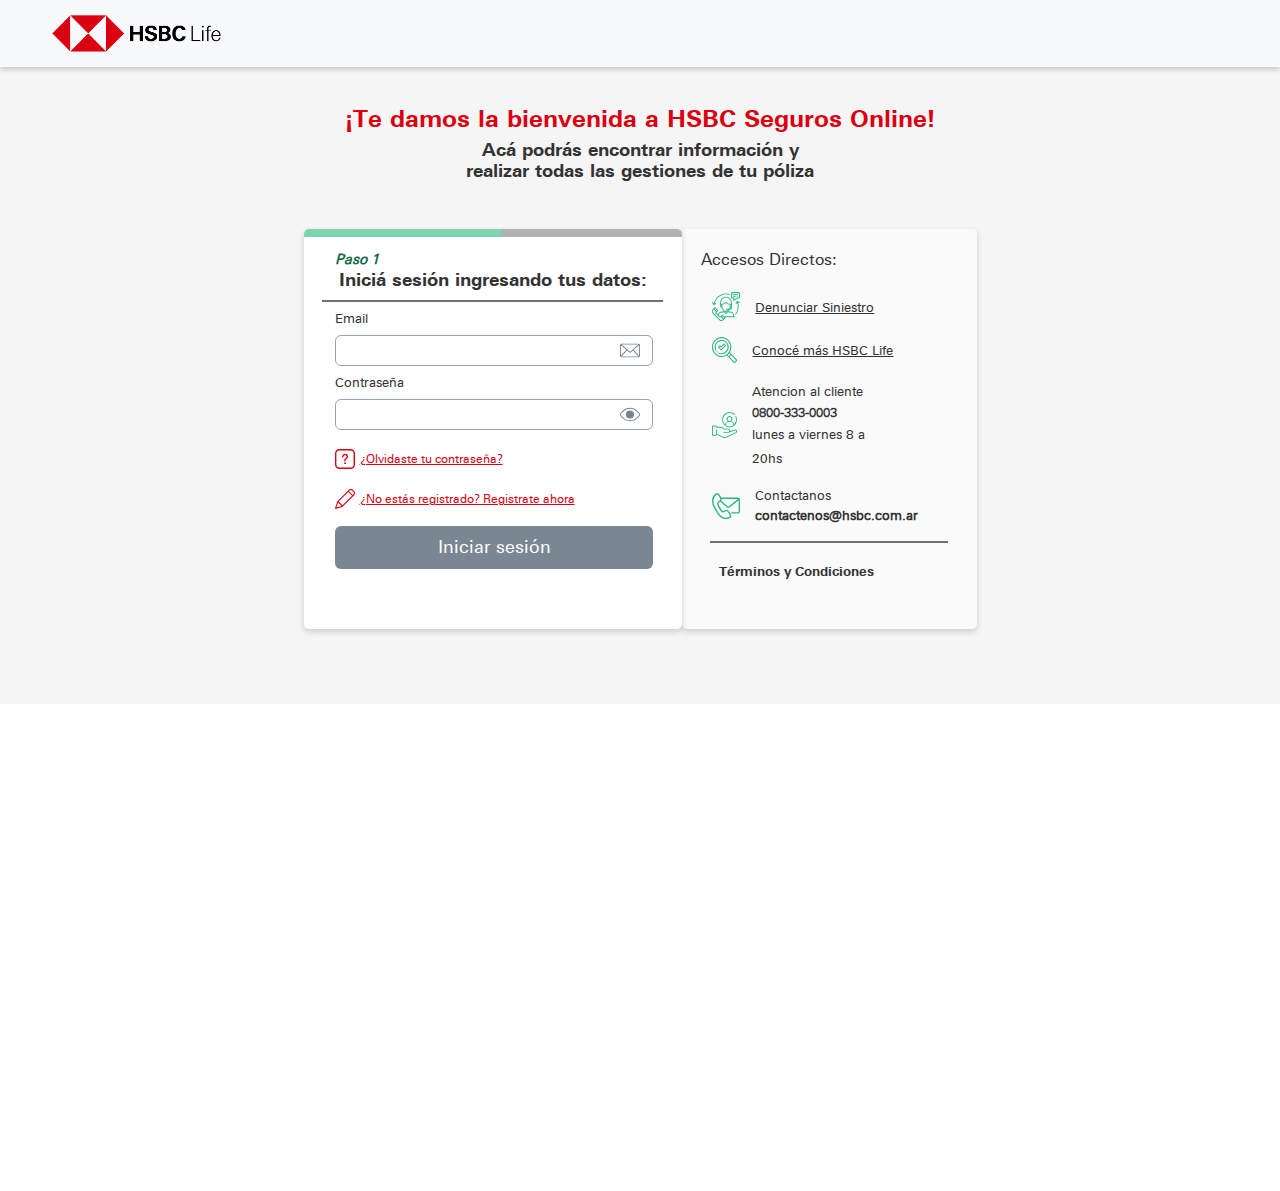
==== commit 22caeebc: "font?" ====
--- a/index.html
+++ b/index.html
@@ -544,34 +544,6 @@
     @import url(https://fonts.googleapis.com/css2?family=Open+Sans:wght@400;500;600&display=swap);
   </style>
   <style>
-    /**
- * @license
- * MyFonts Webfont Build ID 3960512, 2020-10-14T09:47:27-0400
- *
- * The fonts listed in this notice are subject to the End User License
- * Agreement(s) entered into by the website owner. All other parties are
- * explicitly restricted from using the Licensed Webfonts(s).
- *
- * You may obtain a valid license at the URLs below.
- *
- * Webfont: SofiaPro-Light by Mostardesign
- * URL: https://www.myfonts.com/fonts/mostardesign/sofia-pro/light/
- *
- * Webfont: SofiaPro-Regular by Mostardesign
- * URL: https://www.myfonts.com/fonts/mostardesign/sofia-pro/regular/
- *
- * Webfont: SofiaPro-Medium by Mostardesign
- * URL: https://www.myfonts.com/fonts/mostardesign/sofia-pro/medium/
- *
- *
- * Webfonts copyright: Copyright © Olivier Gourvat - Mostardesign Type Foundry, 2020. All rights reserved.
- *
- * © 2020 MyFonts Inc
-*/
-
-    /* @import must be at top of file, otherwise CSS will not work */
-    /* @import url('//hello.myfonts.net/count/3caa3a'); */
-
     @font-face {
       font-family: "SofiaPro";
       font-style: normal;
@@ -604,34 +576,6 @@
   @import url(https://fonts.googleapis.com/css2?family=Open+Sans:wght@400;500;600&display=swap);
 </style>
 <style>
-  /**
- * @license
- * MyFonts Webfont Build ID 3960512, 2020-10-14T09:47:27-0400
- *
- * The fonts listed in this notice are subject to the End User License
- * Agreement(s) entered into by the website owner. All other parties are
- * explicitly restricted from using the Licensed Webfonts(s).
- *
- * You may obtain a valid license at the URLs below.
- *
- * Webfont: SofiaPro-Light by Mostardesign
- * URL: https://www.myfonts.com/fonts/mostardesign/sofia-pro/light/
- *
- * Webfont: SofiaPro-Regular by Mostardesign
- * URL: https://www.myfonts.com/fonts/mostardesign/sofia-pro/regular/
- *
- * Webfont: SofiaPro-Medium by Mostardesign
- * URL: https://www.myfonts.com/fonts/mostardesign/sofia-pro/medium/
- *
- *
- * Webfonts copyright: Copyright © Olivier Gourvat - Mostardesign Type Foundry, 2020. All rights reserved.
- *
- * © 2020 MyFonts Inc
-*/
-
-  /* @import must be at top of file, otherwise CSS will not work */
-  /* @import url('//hello.myfonts.net/count/3caa3a'); */
-
   @font-face {
     font-family: "SofiaPro";
     font-style: normal;
@@ -657,6 +601,14 @@
   }
 
   /*# sourceMappingURL=[data-uri] */
+
+  .wt-font-body {
+    font-family: "Open Sans", sans-serif;
+  }
+
+  .wt-font-sans {
+    font-family: SofiaPro, "Open Sans", sans-serif;
+  }
 </style>
 
 <body class="backLogin">
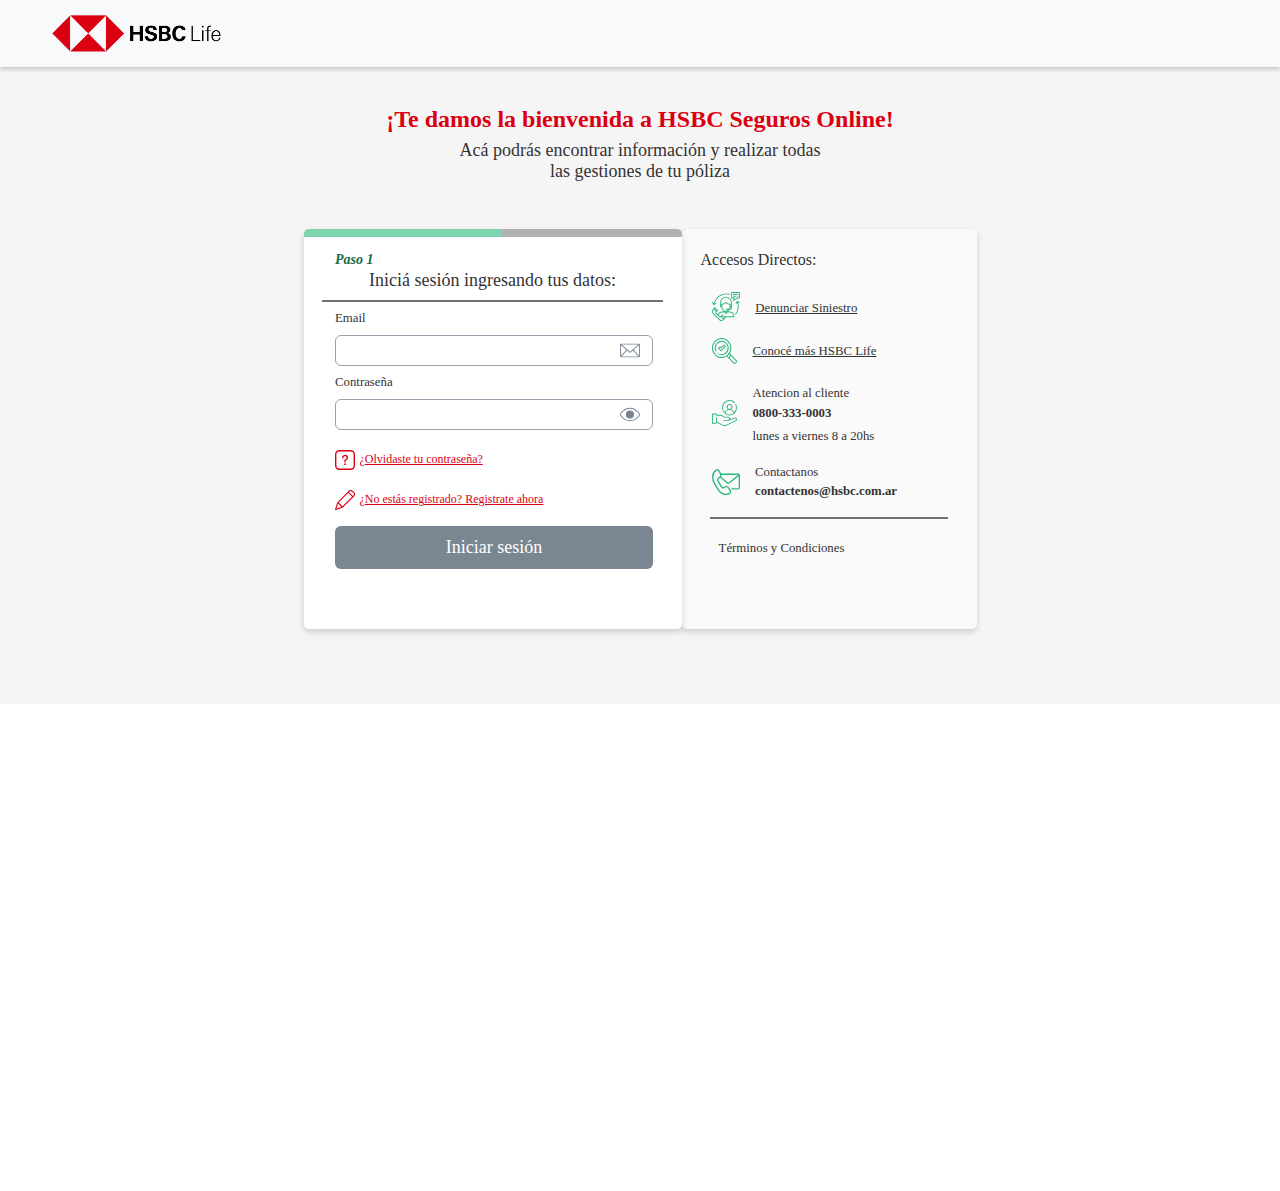
==== commit 3f947191: ".js disable" ====
--- a/index.html
+++ b/index.html
@@ -51,7 +51,7 @@
     data-requiremodule="../dist/redux/reducers/clixPolReducer" src="./clixPolReducer.js"></script>
   <script type="text/javascript" charset="utf-8" async="" data-requirecontext="_"
     data-requiremodule="../dist/redux/initialState" src="./initialState.js"></script>
-  <script type="text/javascript" charset="utf-8" async="" data-requirecontext="_"
+  <!--<script type="text/javascript" charset="utf-8" async="" data-requirecontext="_"
     data-requiremodule="../dist/services/loginService" src="./loginService.js"></script>
   <script type="text/javascript" charset="utf-8" async="" data-requirecontext="_"
     data-requiremodule="../dist/segurosOnline/login" src="./login.js"></script>
@@ -502,7 +502,7 @@
   <script type="text/javascript" charset="utf-8" async="" data-requirecontext="_"
     data-requiremodule="../dist/components/retiroNomina/beneficiary/ddbenRow" src="./ddbenRow(1).js"></script>
   <script type="text/javascript" charset="utf-8" async="" data-requirecontext="_"
-    data-requiremodule="../dist/components/adhecionVidaColectivo/sepelio/grupoFamiliar/Row" src="./Row.js"></script>
+    data-requiremodule="../dist/components/adhecionVidaColectivo/sepelio/grupoFamiliar/Row" src="./Row.js"></script>-->
   <!--<base href="">-->
   <base href=".">
   <link rel="icon" type="image/png"
--- a/localStyles.css
+++ b/localStyles.css
@@ -182,17 +182,17 @@
 
 @font-face {
   font-family: HSBC-Regular;
-  src: url(../fonts/UniversNextforHSBCW02-Rg.woff);
+  src: url(../hsbc-life-so/fonts/UniversNextforHSBCW02-Rg.woff);
 }
 
 @font-face {
   font-family: HSBC-Light;
-  src: url(../fonts/UniversNextforHSBCW02-Lt.woff);
+  src: url(../hsbc-life-so/fonts/UniversNextforHSBCW02-Lt.woff);
 }
 
 @font-face {
   font-family: HSBC-Bold;
-  src: url(../fonts/UniversNextforHSBCW02-Bd.woff);
+  src: url(../hsbc-life-so/fonts/UniversNextforHSBCW02-Bd.woff);
 }
 
 body {
